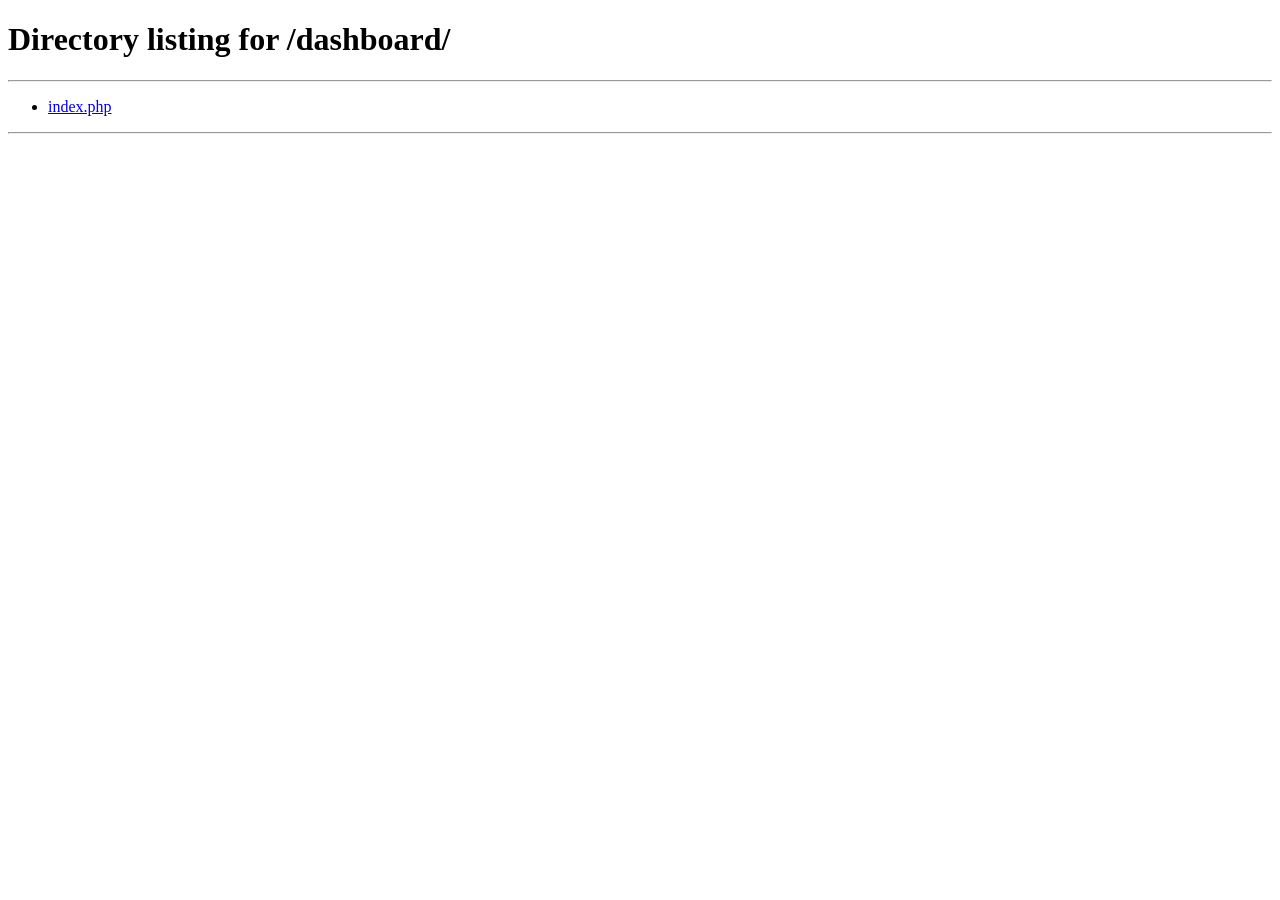
==== index.html @ c3e8ea03 "Initial executive dashboard app" ====
<!DOCTYPE html>
<html lang="en">
<head>
  <meta charset="UTF-8">
  <meta http-equiv="refresh" content="0; url=./dashboard/">
  <meta name="robots" content="noindex,nofollow">
  <title>Redirecting...</title>
</head>
<body>
  <p>Redirecting to <a href="./dashboard/">dashboard</a>.</p>
</body>
</html>
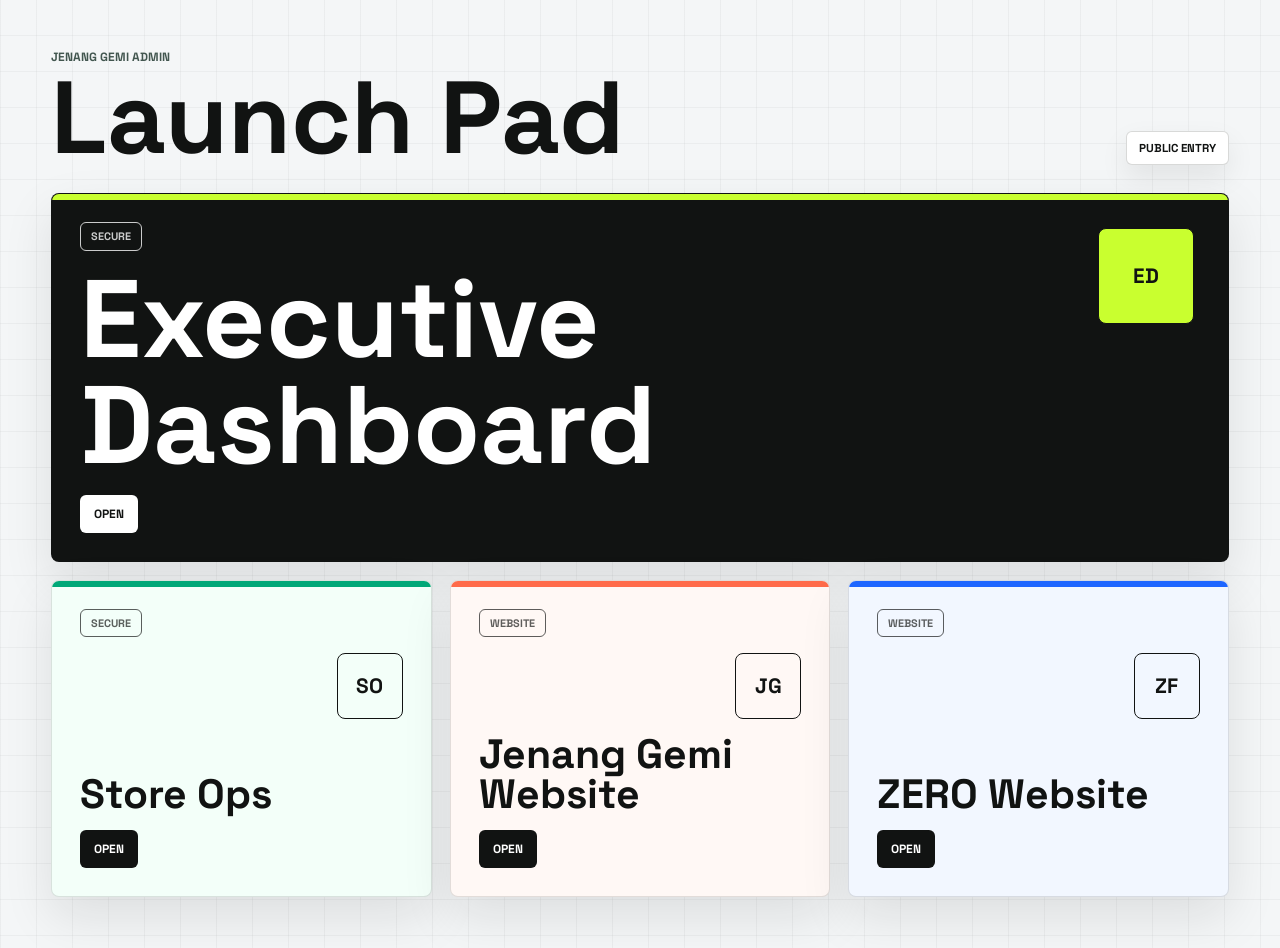
==== commit a5aaa306: "Add public Launch Pad entry" ====
--- a/index.html
+++ b/index.html
@@ -1,12 +1,54 @@
 <!DOCTYPE html>
-<html lang="en">
+<html lang="id" data-admin-theme="launch-pad">
 <head>
   <meta charset="UTF-8">
-  <meta http-equiv="refresh" content="0; url=./dashboard/">
+  <meta name="viewport" content="width=device-width, initial-scale=1, viewport-fit=cover">
   <meta name="robots" content="noindex,nofollow">
-  <title>Redirecting...</title>
+  <title>Launch Pad | Jenang Gemi</title>
+  <link rel="icon" type="image/svg+xml" href="/assets/admin-icons/executive-dashboard.svg">
+  <link rel="preconnect" href="https://fonts.googleapis.com">
+  <link rel="preconnect" href="https://fonts.gstatic.com" crossorigin>
+  <link rel="stylesheet" href="https://fonts.googleapis.com/css2?family=Plus+Jakarta+Sans:wght@400;500;600;700;800&family=Space+Grotesk:wght@500;700&display=swap">
+  <link rel="stylesheet" href="./admin.css">
 </head>
-<body>
-  <p>Redirecting to <a href="./dashboard/">dashboard</a>.</p>
+<body class="admin-body is-launch-pad">
+  <main class="admin-launch-pad" aria-labelledby="launch-pad-title">
+    <div class="admin-launch-shell">
+      <header class="admin-launch-header">
+        <div>
+          <span class="admin-launch-eyebrow">Jenang Gemi Admin</span>
+          <h1 id="launch-pad-title">Launch Pad</h1>
+        </div>
+        <span class="admin-launch-status">Public Entry</span>
+      </header>
+
+      <section class="admin-launch-grid" aria-label="Launch Pad destinations">
+        <a class="admin-launch-card admin-launch-card-executive" href="./dashboard/?view=overview" aria-label="Open Executive Dashboard">
+          <span class="admin-launch-card-meta">Secure</span>
+          <span class="admin-launch-mark" aria-hidden="true">ED</span>
+          <span class="admin-launch-card-title">Executive Dashboard</span>
+          <span class="admin-launch-open" aria-hidden="true">Open</span>
+        </a>
+        <a class="admin-launch-card admin-launch-card-store" href="https://store.jenanggemi.com/" aria-label="Open Store Ops">
+          <span class="admin-launch-card-meta">Secure</span>
+          <span class="admin-launch-mark" aria-hidden="true">SO</span>
+          <span class="admin-launch-card-title">Store Ops</span>
+          <span class="admin-launch-open" aria-hidden="true">Open</span>
+        </a>
+        <a class="admin-launch-card admin-launch-card-jenang" href="https://jenanggemi.com/" aria-label="Open Jenang Gemi Website">
+          <span class="admin-launch-card-meta">Website</span>
+          <span class="admin-launch-mark" aria-hidden="true">JG</span>
+          <span class="admin-launch-card-title">Jenang Gemi Website</span>
+          <span class="admin-launch-open" aria-hidden="true">Open</span>
+        </a>
+        <a class="admin-launch-card admin-launch-card-zero" href="https://zerofoods.id/" aria-label="Open ZERO Website">
+          <span class="admin-launch-card-meta">Website</span>
+          <span class="admin-launch-mark" aria-hidden="true">ZF</span>
+          <span class="admin-launch-card-title">ZERO Website</span>
+          <span class="admin-launch-open" aria-hidden="true">Open</span>
+        </a>
+      </section>
+    </div>
+  </main>
 </body>
 </html>
--- a/admin.css
+++ b/admin.css
@@ -0,0 +1,14014 @@
+:root {
+  --admin-bg: #0b0f14;
+  --admin-surface: #121821;
+  --admin-surface-strong: #171f2b;
+  --admin-surface-soft: #1a2431;
+  --admin-border: rgba(255, 255, 255, 0.08);
+  --admin-text: #eef4f7;
+  --admin-muted: rgba(219, 230, 238, 0.62);
+  --admin-shadow: 0 18px 40px rgba(0, 0, 0, 0.28);
+  --admin-accent-primary: #9dff00;
+  --admin-accent-secondary: #ffd400;
+  --admin-accent-tertiary: #ff5252;
+  --admin-accent-quaternary: #22d3ee;
+}
+
+/* Website commerce notifications and irreversible Hard Set cutover. */
+.admin-notification-button {
+  position: relative;
+  display: inline-flex;
+  align-items: center;
+  gap: 10px;
+  min-height: 54px;
+  padding: 6px 16px 6px 7px;
+  border: 1px solid rgba(255, 255, 255, 0.1);
+  border-radius: 999px;
+  overflow: hidden;
+  background: linear-gradient(180deg, rgba(255,255,255,.075), transparent 62%), #101012;
+  color: #fff;
+  box-shadow: 0 18px 54px rgba(0,0,0,.38), inset 0 1px 0 rgba(255,255,255,.07);
+  cursor: pointer;
+  transition: transform 180ms ease, border-color 180ms ease;
+}
+
+.admin-notification-button:hover { transform: translateY(-2px); border-color: rgba(255,255,255,.18); }
+.admin-notification-button-icon {
+  position: relative;
+  display: grid;
+  place-items: center;
+  width: 40px;
+  height: 40px;
+  flex: 0 0 40px;
+  border-radius: 50%;
+  background: rgba(255,255,255,.075);
+}
+.admin-notification-button svg,
+.admin-notification-drawer svg {
+  width: 21px;
+  height: 21px;
+  fill: none;
+  stroke: currentColor;
+  stroke-width: 2;
+  stroke-linecap: round;
+  stroke-linejoin: round;
+}
+.admin-notification-button-icon > span {
+  position: absolute;
+  top: -3px;
+  right: -3px;
+  min-width: 20px;
+  height: 20px;
+  padding: 0 5px;
+  border-radius: 999px;
+  background: #fff;
+  color: #000;
+  font: 800 10px/20px "Space Grotesk", sans-serif;
+  text-align: center;
+  box-shadow: 0 4px 14px rgba(0,0,0,.35);
+}
+.admin-notification-button-copy { display: grid; gap: 2px; text-align: left; }
+.admin-notification-button-copy strong { color: #fff; font: 650 13px/1.2 "Space Grotesk", sans-serif; letter-spacing: -.02em; }
+.admin-notification-button-copy small { color: rgba(255,255,255,.38); font: 500 11px/1.2 "Plus Jakarta Sans", sans-serif; white-space: nowrap; }
+.admin-notification-button:not(:has(.admin-notification-button-icon > span:not([hidden]))) .admin-notification-button-icon {
+  animation: none;
+}
+.admin-notification-button:has(.admin-notification-button-icon > span:not([hidden])) .admin-notification-button-icon {
+  animation: admin-notification-bell 3.6s ease-in-out infinite;
+}
+
+.admin-notification-drawer {
+  position: fixed;
+  z-index: 10030;
+  top: 82px;
+  right: 22px;
+  width: min(440px, calc(100vw - 28px));
+  max-height: calc(100vh - 102px);
+  padding: 20px;
+  overflow-y: auto;
+  border: 1px solid rgba(255,255,255,.1);
+  border-radius: 38px;
+  background: linear-gradient(180deg, rgba(255,255,255,.07), transparent 32%), #101012;
+  color: #fff;
+  box-shadow: 0 38px 130px rgba(0,0,0,.72), inset 0 1px 0 rgba(255,255,255,.08);
+  opacity: 0;
+  pointer-events: none;
+  transform: translateY(-16px) scale(.94);
+  transform-origin: top right;
+  filter: blur(12px);
+  transition: opacity 320ms ease, transform 420ms cubic-bezier(.16,1,.3,1), filter 320ms ease;
+}
+
+.admin-notification-drawer.is-open { opacity: 1; pointer-events: auto; transform: translateY(0) scale(1); filter: blur(0); }
+.admin-notification-head { display: flex; align-items: flex-start; justify-content: space-between; gap: 14px; margin-bottom: 18px; }
+.admin-notification-head-main { display: flex; align-items: center; gap: 11px; min-width: 0; }
+.admin-notification-head h2 { margin: 0; color: #fff; font: 650 24px/.95 "Space Grotesk", sans-serif; letter-spacing: -.05em; }
+.admin-notification-mode { margin: 7px 0 0; color: rgba(255,255,255,.38); font-size: 12px; line-height: 1.35; letter-spacing: -.01em; }
+.admin-notification-store-icon,
+.admin-notification-round-btn {
+  display: grid;
+  place-items: center;
+  width: 48px;
+  height: 48px;
+  flex: 0 0 48px;
+  border: 0;
+  border-radius: 19px;
+  background: rgba(255,255,255,.075);
+  color: #fff;
+}
+.admin-notification-round-btn { width: 40px; height: 40px; flex-basis: 40px; border-radius: 50%; cursor: pointer; }
+.admin-notification-round-btn[hidden] { display: none; }
+.admin-notification-drawer .admin-notification-head .admin-orders-icon-btn {
+  width: 40px;
+  height: 40px;
+  flex: 0 0 40px;
+  border: 0 !important;
+  border-radius: 50%;
+  background: transparent !important;
+  color: rgba(255,255,255,.42);
+}
+.admin-notification-drawer .admin-notification-head .admin-orders-icon-btn:hover { background: rgba(255,255,255,.06) !important; color: rgba(255,255,255,.85); }
+.admin-notification-backdrop { position: fixed; z-index: 10020; inset: 0; background: transparent; }
+.admin-notification-list { display: grid; gap: 8px; min-height: 90px; }
+
+.admin-notification-order-row {
+  --notification-index: 0;
+  position: relative;
+  display: flex;
+  align-items: center;
+  gap: 11px;
+  width: 100%;
+  padding: 11px;
+  border: 1px solid rgba(255,255,255,.075);
+  border-radius: 26px;
+  background: rgba(255,255,255,.04);
+  color: #fff;
+  text-align: left;
+  cursor: pointer;
+  opacity: 0;
+  animation: admin-notification-row-in 300ms ease forwards;
+  animation-delay: calc(var(--notification-index) * 45ms);
+  transition: background 180ms ease, border-color 180ms ease, transform 180ms ease;
+}
+.admin-notification-order-row:hover { background: rgba(255,255,255,.07); border-color: rgba(255,255,255,.13); transform: translateX(2px); }
+.admin-notification-user-icon,
+.admin-notification-package-icon {
+  display: grid;
+  place-items: center;
+  width: 46px;
+  height: 46px;
+  flex: 0 0 46px;
+  border-radius: 18px;
+  background: #fff;
+  color: #000;
+}
+.admin-notification-order-copy { display: grid; min-width: 0; flex: 1; }
+.admin-notification-customer { display: flex; align-items: center; gap: 7px; min-width: 0; }
+.admin-notification-customer strong { overflow: hidden; color: #fff; font: 650 14px/1.2 "Space Grotesk", sans-serif; letter-spacing: -.03em; text-overflow: ellipsis; white-space: nowrap; }
+.admin-notification-customer i { width: 7px; height: 7px; flex: 0 0 7px; border-radius: 50%; background: #fff; }
+.admin-notification-order-copy small { margin-top: 4px; color: rgba(255,255,255,.4); font: 500 12px/1.25 "Plus Jakarta Sans", sans-serif; }
+.admin-notification-order-copy em { margin-top: 4px; overflow: hidden; color: rgba(255,255,255,.27); font: 500 10px/1.25 "Plus Jakarta Sans", sans-serif; text-overflow: ellipsis; white-space: nowrap; }
+.admin-notification-row-time { display: flex; align-items: center; gap: 2px; color: rgba(255,255,255,.28); font-size: 10px; white-space: nowrap; }
+.admin-notification-row-time svg { width: 15px; height: 15px; }
+
+.admin-notification-detail { animation: admin-notification-panel-in 320ms cubic-bezier(.22,1,.36,1) both; }
+.admin-notification-order-card,
+.admin-notification-paid-banner,
+.admin-notification-deadline {
+  border: 1px solid rgba(255,255,255,.075);
+  background: rgba(255,255,255,.04);
+}
+.admin-notification-order-card { padding: 15px; border-radius: 30px; }
+.admin-notification-order-identity { display: flex; align-items: flex-start; gap: 11px; }
+.admin-notification-order-identity > div { min-width: 0; }
+.admin-notification-order-identity small { color: rgba(255,255,255,.3); font-size: 10px; font-weight: 700; letter-spacing: .12em; text-transform: uppercase; }
+.admin-notification-order-identity h3 { margin: 4px 0 0; color: #fff; font: 650 21px/1 "Space Grotesk", sans-serif; letter-spacing: -.05em; }
+.admin-notification-order-identity p { margin: 6px 0 0; color: rgba(255,255,255,.4); font-size: 12px; }
+.admin-notification-order-stats { display: grid; grid-template-columns: 1fr 1fr; gap: 8px; margin-top: 14px; }
+.admin-notification-order-stats div { padding: 11px; border-radius: 20px; background: rgba(0,0,0,.2); }
+.admin-notification-order-stats small { display: block; color: rgba(255,255,255,.3); font-size: 10px; }
+.admin-notification-order-stats strong { display: block; margin-top: 4px; color: #fff; font: 650 16px/1.15 "Space Grotesk", sans-serif; letter-spacing: -.04em; }
+.admin-notification-line-items { display: grid; gap: 6px; margin-top: 10px; }
+.admin-notification-line-items div { display: grid; grid-template-columns: minmax(0, 1fr) auto; gap: 3px 8px; padding: 8px 10px; border-radius: 15px; background: rgba(0,0,0,.15); font-size: 11px; }
+.admin-notification-line-items span { overflow: hidden; color: rgba(255,255,255,.7); text-overflow: ellipsis; white-space: nowrap; }
+.admin-notification-line-items strong { color: #fff; }
+.admin-notification-line-items small { grid-column: 1 / -1; color: rgba(255,255,255,.26); }
+.admin-notification-warning { display: flex; align-items: flex-start; gap: 8px; margin-top: 11px; padding: 11px; border: 1px solid rgba(255,255,255,.07); border-radius: 20px; background: rgba(255,255,255,.035); }
+.admin-notification-warning svg { width: 16px; height: 16px; flex: 0 0 16px; color: rgba(255,255,255,.48); }
+.admin-notification-warning p { margin: 0; color: rgba(255,255,255,.4); font-size: 11px; line-height: 1.5; }
+.admin-notification-actions { display: grid; grid-template-columns: 1fr 1fr; gap: 8px; margin-top: 13px; }
+.admin-notification-actions button,
+.admin-notification-submit { min-height: 48px; border: 1px solid rgba(255,255,255,.09); border-radius: 999px; background: rgba(255,255,255,.045); color: rgba(255,255,255,.68); font: 650 13px/1 "Space Grotesk", sans-serif; cursor: pointer; }
+.admin-notification-actions button:hover { background: rgba(255,255,255,.075); color: #fff; }
+.admin-notification-actions button.is-primary,
+.admin-notification-submit { border-color: #fff; background: #fff; color: #000; box-shadow: 0 18px 55px rgba(255,255,255,.12); }
+
+.admin-notification-paid-banner { display: flex; align-items: center; gap: 11px; margin-bottom: 13px; padding: 11px; border-radius: 25px; }
+.admin-notification-paid-banner > span { display: grid; place-items: center; width: 42px; height: 42px; flex: 0 0 42px; border-radius: 16px; background: #fff; color: #000; }
+.admin-notification-paid-banner strong,
+.admin-notification-paid-banner small { display: block; }
+.admin-notification-paid-banner strong { color: #fff; font: 650 14px/1.2 "Space Grotesk", sans-serif; }
+.admin-notification-paid-banner small { margin-top: 4px; color: rgba(255,255,255,.38); font-size: 11px; }
+.admin-notification-dropzone { display: flex; min-height: 165px; align-items: center; justify-content: center; flex-direction: column; border: 1px dashed rgba(255,255,255,.14); border-radius: 30px; background: rgba(255,255,255,.035); color: #fff; cursor: pointer; transition: background 180ms ease, border-color 180ms ease; }
+.admin-notification-dropzone:hover,
+.admin-notification-dropzone.is-dragging { border-color: rgba(255,255,255,.35); background: rgba(255,255,255,.075); }
+.admin-notification-upload-icon { display: grid; place-items: center; width: 62px; height: 62px; margin-bottom: 11px; border-radius: 23px; background: rgba(255,255,255,.075); color: rgba(255,255,255,.78); animation: admin-notification-upload-float 2s ease-in-out infinite; }
+.admin-notification-dropzone.has-file .admin-notification-upload-icon { background: #fff; color: #000; animation: none; }
+.admin-notification-upload-icon svg { width: 28px; height: 28px; }
+.admin-notification-dropzone > strong { max-width: 280px; overflow: hidden; color: #fff; font: 650 14px/1.2 "Space Grotesk", sans-serif; text-overflow: ellipsis; white-space: nowrap; }
+.admin-notification-dropzone > small { margin-top: 5px; color: rgba(255,255,255,.34); font-size: 11px; }
+.admin-notification-deadline { margin-top: 13px; padding: 14px; border-radius: 27px; }
+.admin-notification-deadline > div,
+.admin-notification-deadline > small { display: flex; align-items: center; justify-content: space-between; }
+.admin-notification-deadline > div > span { display: flex; align-items: center; gap: 7px; color: rgba(255,255,255,.74); font-size: 12px; font-weight: 650; }
+.admin-notification-deadline > div svg { width: 16px; height: 16px; }
+.admin-notification-deadline > div > strong { padding: 5px 11px; border-radius: 999px; background: #fff; color: #000; font: 700 11px/1 "Space Grotesk", sans-serif; }
+.admin-notification-deadline input { width: 100%; margin: 13px 0 8px; accent-color: #fff; }
+.admin-notification-deadline > small { color: rgba(255,255,255,.3); font-size: 9px; }
+.admin-notification-submit { display: flex; align-items: center; justify-content: center; gap: 7px; width: 100%; margin-top: 13px; }
+.admin-notification-submit svg { width: 17px; height: 17px; }
+.admin-notification-submit:disabled { border-color: transparent; background: rgba(255,255,255,.07); color: rgba(255,255,255,.28); box-shadow: none; cursor: not-allowed; }
+.admin-order-publication-error { color: #ff6678 !important; font-size: 12px; }
+.admin-notification-result { display: flex; min-height: 315px; align-items: center; justify-content: center; flex-direction: column; text-align: center; animation: admin-notification-panel-in 340ms ease both; }
+.admin-notification-result-icon { display: grid; place-items: center; width: 82px; height: 82px; margin-bottom: 18px; border-radius: 50%; background: rgba(255,255,255,.075); color: #fff; }
+.admin-notification-result-icon.is-submitted { background: #fff; color: #000; }
+.admin-notification-result-icon svg { width: 38px; height: 38px; }
+.admin-notification-result h3 { margin: 0; color: #fff; font: 650 25px/1 "Space Grotesk", sans-serif; letter-spacing: -.06em; }
+.admin-notification-result p { max-width: 300px; margin: 10px 0 0; color: rgba(255,255,255,.42); font-size: 12px; line-height: 1.55; }
+.admin-notification-empty { display: grid; min-height: 220px; place-items: center; align-content: center; text-align: center; }
+.admin-notification-empty span { display: grid; place-items: center; width: 58px; height: 58px; margin-bottom: 12px; border-radius: 50%; background: rgba(255,255,255,.075); color: #fff; font-size: 24px; }
+.admin-notification-empty strong { color: #fff; font-family: "Space Grotesk", sans-serif; }
+.admin-notification-empty p { margin: 6px 0 0; color: rgba(255,255,255,.34); font-size: 11px; }
+
+@keyframes admin-notification-bell {
+  0%, 72%, 100% { transform: rotate(0); }
+  77% { transform: rotate(-8deg); }
+  82% { transform: rotate(8deg); }
+  87% { transform: rotate(-4deg); }
+  92% { transform: rotate(4deg); }
+}
+@keyframes admin-notification-row-in { from { opacity: 0; transform: translateX(-12px); } to { opacity: 1; transform: translateX(0); } }
+@keyframes admin-notification-panel-in { from { opacity: 0; transform: translateY(15px); filter: blur(8px); } to { opacity: 1; transform: translateY(0); filter: blur(0); } }
+@keyframes admin-notification-upload-float { 0%, 100% { transform: translateY(0); } 50% { transform: translateY(-5px); } }
+
+.admin-hard-set-access {
+  display: grid;
+  grid-template-columns: auto minmax(0, 1fr) minmax(300px, .8fr);
+  gap: 18px;
+  align-items: center;
+  margin: 20px 0 0;
+  padding: 20px;
+  border: 1px solid var(--admin-border);
+  border-radius: 24px;
+  background: var(--admin-surface);
+}
+.admin-hard-set-access[hidden] { display: none; }
+.admin-hard-set-lock-icon { display: grid; place-items: center; width: 54px; height: 54px; border-radius: 18px; background: var(--admin-surface-soft); color: var(--admin-muted); }
+.admin-hard-set-lock-icon svg { width: 25px; height: 25px; fill: none; stroke: currentColor; stroke-width: 1.9; stroke-linecap: round; stroke-linejoin: round; }
+.admin-hard-set-access-copy h3 { margin: 5px 0 0; }
+.admin-hard-set-access-copy p { margin: 6px 0 0; color: var(--admin-muted); font-size: 13px; }
+.admin-hard-set-access-form { display: grid; grid-template-columns: 1fr 1fr auto; gap: 8px; }
+.admin-hard-set-access-form[hidden] { display: none; }
+.admin-hard-set-access-form input { min-width: 0; border: 1px solid var(--admin-border); border-radius: 12px; padding: 11px; background: var(--admin-surface-soft); color: var(--admin-text); }
+.admin-hard-set-access.is-unlocked { border-color: rgba(157,255,0,.35); }
+.admin-hard-set-access.is-unlocked .admin-hard-set-lock-icon { background: rgba(157,255,0,.14); color: #9dff00; }
+.admin-hard-set-access > .admin-form-error { grid-column: 2 / -1; margin: 0; }
+
+.admin-hard-set-view { padding-bottom: 64px; }
+.admin-shell .admin-rail-icon-hard-set {
+  --admin-rail-icon-mask: url("data:image/svg+xml,%3Csvg xmlns='http://www.w3.org/2000/svg' viewBox='0 0 24 24'%3E%3Cg fill='none' stroke='black' stroke-width='2' stroke-linecap='round'%3E%3Ccircle cx='12' cy='12' r='9'/%3E%3Cpath d='M6 12h12M12 6v12'/%3E%3C/g%3E%3C/svg%3E");
+}
+.admin-hard-set-hero {
+  display: flex;
+  justify-content: space-between;
+  gap: 32px;
+  align-items: flex-start;
+  padding: clamp(28px, 5vw, 64px);
+  border: 1px solid var(--admin-border);
+  border-radius: 32px;
+  background: var(--admin-surface);
+}
+.admin-hard-set-hero h2 { margin: 16px 0 0; font-size: clamp(44px, 8vw, 104px); line-height: .9; letter-spacing: -.07em; }
+.admin-hard-set-subtitle { margin: 10px 0 24px; font: 700 clamp(24px, 4vw, 48px)/1 "Space Grotesk", sans-serif; color: #9dff00; }
+.admin-hard-set-hero > div > p:last-child { max-width: 760px; color: var(--admin-muted); line-height: 1.7; }
+.admin-hard-set-state { min-width: 210px; padding: 18px; border: 1px solid var(--admin-border); border-radius: 18px; background: var(--admin-surface-soft); }
+.admin-hard-set-state span, .admin-hard-set-state small { display: block; color: var(--admin-muted); }
+.admin-hard-set-state strong { display: block; margin: 5px 0; font: 800 32px/1 "Space Grotesk", sans-serif; }
+.admin-hard-set-switch-stage { display: grid; place-items: center; min-height: min(58vh, 660px); padding: 40px 20px; text-align: center; }
+.admin-hard-set-switch {
+  width: min(760px, 92vw);
+  padding: clamp(26px, 5vw, 58px);
+  border: 0;
+  border-radius: 999px;
+  background: #161a1d;
+  box-shadow: inset 0 0 0 3px rgba(255,255,255,.08), 0 35px 90px rgba(0,0,0,.32);
+  color: #fff;
+}
+.admin-hard-set-switch:disabled { cursor: not-allowed; opacity: .58; }
+.admin-hard-set-switch:not(:disabled) { cursor: pointer; }
+.admin-hard-set-track { position: relative; display: block; width: 100%; aspect-ratio: 3.4 / 1; border-radius: 999px; background: #343a40; box-shadow: inset 0 12px 24px rgba(0,0,0,.5); transition: background 500ms ease; }
+.admin-hard-set-knob { position: absolute; top: 8%; left: 2.5%; width: 25%; aspect-ratio: 1; border-radius: 50%; background: linear-gradient(145deg, #fff, #cbd0d3); box-shadow: 0 16px 32px rgba(0,0,0,.48); transition: transform 700ms cubic-bezier(.2,.8,.2,1); }
+.admin-hard-set-switch > strong { display: block; margin-top: 24px; font: 800 clamp(38px, 7vw, 76px)/1 "Space Grotesk", sans-serif; letter-spacing: .16em; }
+.admin-hard-set-switch.is-on { background: #254400; opacity: 1; }
+.admin-hard-set-switch.is-on .admin-hard-set-track { background: #9dff00; }
+.admin-hard-set-switch.is-on .admin-hard-set-knob { transform: translateX(280%); }
+.admin-hard-set-switch.is-on > strong { color: #9dff00; }
+.admin-hard-set-switch.is-activating { animation: hard-set-pulse 900ms ease both; }
+.admin-hard-set-switch-stage > p { max-width: 650px; color: var(--admin-muted); }
+.admin-hard-set-readiness { display: grid; grid-template-columns: repeat(2, minmax(0, 1fr)); gap: 18px; margin-bottom: 18px; }
+.admin-readiness-list { display: grid; gap: 10px; margin-top: 16px; }
+.admin-readiness-row { display: grid; grid-template-columns: 14px 1fr; gap: 10px; align-items: start; padding: 10px 0; border-top: 1px solid var(--admin-border); }
+.admin-readiness-row i { width: 10px; height: 10px; margin-top: 5px; border-radius: 50%; background: #ff6678; }
+.admin-readiness-row.is-ready i { background: #9dff00; box-shadow: 0 0 16px rgba(157,255,0,.6); }
+.admin-readiness-row strong, .admin-readiness-row small { display: block; }
+.admin-readiness-row small { margin-top: 3px; color: var(--admin-muted); }
+.admin-hard-set-audit-panel { margin-top: 18px; }
+.admin-hard-set-dialog { width: min(560px, calc(100vw - 28px)); border: 1px solid var(--admin-border); border-radius: 24px; padding: 0; background: var(--admin-surface); color: var(--admin-text); box-shadow: 0 40px 110px rgba(0,0,0,.5); }
+.admin-hard-set-dialog::backdrop { background: rgba(0,0,0,.68); backdrop-filter: blur(7px); }
+.admin-hard-set-dialog form { padding: 30px; }
+.admin-hard-set-dialog h2 { margin: 8px 0 12px; }
+.admin-hard-set-dialog p { color: var(--admin-muted); line-height: 1.55; }
+.admin-hard-set-dialog label { display: grid; gap: 8px; margin-top: 22px; font-size: 13px; }
+.admin-hard-set-dialog input { border: 1px solid var(--admin-border); border-radius: 12px; padding: 13px; background: var(--admin-surface-soft); color: var(--admin-text); font: 700 14px/1.2 "Space Grotesk", sans-serif; }
+
+@keyframes hard-set-pulse {
+  0% { transform: scale(1); }
+  38% { transform: scale(1.04); box-shadow: 0 0 0 28px rgba(157,255,0,.12), 0 35px 90px rgba(0,0,0,.32); }
+  100% { transform: scale(1); }
+}
+
+@media (max-width: 820px) {
+  .admin-hard-set-hero { display: grid; padding: 28px; }
+  .admin-hard-set-state { min-width: 0; }
+  .admin-hard-set-access { grid-template-columns: auto minmax(0, 1fr); }
+  .admin-hard-set-access-form { grid-column: 1 / -1; grid-template-columns: 1fr; }
+  .admin-hard-set-access > .admin-form-error { grid-column: 1 / -1; }
+  .admin-hard-set-readiness { grid-template-columns: 1fr; }
+  .admin-hard-set-switch-stage { min-height: 430px; }
+  .admin-notification-drawer { top: 72px; right: 8px; width: calc(100vw - 16px); max-height: calc(100vh - 80px); padding: 18px; border-radius: 30px; }
+  .admin-notification-head h2 { font-size: 21px; }
+  .admin-notification-store-icon { width: 44px; height: 44px; flex-basis: 44px; }
+}
+
+@media (prefers-reduced-motion: reduce) {
+  .admin-hard-set-switch,
+  .admin-hard-set-knob,
+  .admin-notification-drawer,
+  .admin-notification-button-icon,
+  .admin-notification-order-row,
+  .admin-notification-detail,
+  .admin-notification-upload-icon,
+  .admin-notification-result,
+  .admin-overview-refresh.is-loading svg { transition: none; animation: none; }
+}
+
+@media (max-width: 1180px) {
+  .admin-notification-button { width: 44px; min-height: 44px; padding: 1px; justify-content: center; }
+  .admin-notification-button-icon { width: 40px; height: 40px; }
+  .admin-notification-button-copy { display: none; }
+}
+
+:root[data-admin-theme='light'] {
+  --admin-bg: #f3f5f2;
+  --admin-surface: #ffffff;
+  --admin-surface-strong: #ffffff;
+  --admin-surface-soft: #f6f8f4;
+  --admin-border: rgba(17, 24, 39, 0.08);
+  --admin-text: #0c1117;
+  --admin-muted: rgba(55, 65, 81, 0.68);
+  --admin-shadow: 0 12px 28px rgba(15, 23, 42, 0.08);
+}
+
+* {
+  box-sizing: border-box;
+}
+
+html, body {
+  min-height: 100%;
+  margin: 0;
+}
+
+html {
+  -webkit-text-size-adjust: 100%;
+  text-size-adjust: 100%;
+}
+
+body {
+  font-family: 'Plus Jakarta Sans', sans-serif;
+  color: var(--admin-text);
+  background: var(--admin-bg);
+  overflow-x: hidden;
+}
+
+.admin-build-badge {
+  position: fixed;
+  right: 14px;
+  bottom: 14px;
+  z-index: 13000;
+  padding: 8px 10px;
+  border: 1px solid var(--admin-border);
+  border-radius: 999px;
+  background: rgba(9, 13, 18, 0.88);
+  color: var(--admin-muted);
+  font-size: 11px;
+  font-weight: 800;
+  letter-spacing: 0.08em;
+  text-transform: uppercase;
+  box-shadow: var(--admin-shadow);
+  backdrop-filter: blur(10px);
+}
+
+:root[data-admin-theme='light'] .admin-build-badge {
+  background: rgba(255, 255, 255, 0.92);
+}
+
+a {
+  color: inherit;
+  text-decoration: none;
+}
+
+button, input {
+  font: inherit;
+}
+
+.admin-body.is-loading {
+  overflow: hidden;
+}
+
+.admin-body.is-loading .admin-app {
+  opacity: 0;
+  visibility: hidden;
+}
+
+.admin-rotate-screen {
+  display: none;
+}
+
+.admin-login-shell,
+.admin-app {
+  min-height: 100svh;
+  position: relative;
+}
+
+.admin-login-shell {
+  display: grid;
+  place-items: center;
+  padding: 32px;
+}
+
+.admin-loader {
+  position: fixed;
+  inset: 0;
+  z-index: 9999;
+  display: grid;
+  place-items: center;
+  padding: 24px;
+  background: #090d12;
+  transition: opacity 0.35s ease, visibility 0.35s ease;
+}
+
+.admin-body.is-ready .admin-loader {
+  opacity: 0;
+  visibility: hidden;
+  pointer-events: none;
+}
+
+.admin-loader-panel,
+.admin-login-card,
+.admin-hero-panel,
+.admin-metric-card,
+.admin-panel,
+.admin-control-strip {
+  border: 1px solid var(--admin-border);
+  background: var(--admin-surface);
+  box-shadow: var(--admin-shadow);
+}
+
+.admin-loader-panel {
+  width: min(520px, 100%);
+  padding: 32px;
+  border-radius: 28px;
+}
+
+.admin-loader-panel h2,
+.admin-login-brand h1,
+.admin-topbar-brand h1,
+.admin-hero-copy h2,
+.admin-panel-head h3 {
+  margin: 14px 0 10px;
+  font-family: 'Space Grotesk', sans-serif;
+  letter-spacing: -0.04em;
+}
+
+.admin-loader-panel h2,
+.admin-login-brand h1,
+.admin-topbar-brand h1 {
+  font-size: clamp(2rem, 5vw, 4rem);
+}
+
+.admin-loader-panel p,
+.admin-loader-label,
+.admin-login-brand p,
+.admin-topbar-brand p,
+.admin-hero-copy p,
+.admin-note-card span,
+.admin-event-item span,
+.admin-event-item small,
+.admin-metric-card small,
+.admin-empty,
+.admin-live-status span {
+  color: var(--admin-muted);
+}
+
+.admin-loader-bar {
+  width: 100%;
+  height: 12px;
+  margin: 22px 0 14px;
+  border-radius: 999px;
+  overflow: hidden;
+  background: rgba(255, 255, 255, 0.08);
+}
+
+.admin-loader-progress {
+  display: block;
+  width: 8%;
+  height: 100%;
+  background: var(--admin-accent-primary);
+  transition: width 0.25s ease;
+}
+
+.admin-login-card {
+  width: min(560px, 100%);
+  padding: 36px;
+  border-radius: 28px;
+}
+
+.admin-chip {
+  display: inline-flex;
+  align-items: center;
+  gap: 8px;
+  padding: 9px 13px;
+  border-radius: 999px;
+  font-size: 12px;
+  font-weight: 800;
+  letter-spacing: 0.12em;
+  text-transform: uppercase;
+  border: 1px solid var(--admin-border);
+  background: rgba(255, 255, 255, 0.04);
+  color: var(--admin-text);
+}
+
+.admin-chip-accent {
+  background: rgba(157, 255, 0, 0.12);
+  border-color: rgba(157, 255, 0, 0.22);
+}
+
+.admin-login-form {
+  display: grid;
+  gap: 14px;
+  margin-top: 26px;
+}
+
+.admin-login-form label,
+.admin-control-label {
+  font-size: 12px;
+  font-weight: 800;
+  letter-spacing: 0.12em;
+  text-transform: uppercase;
+  color: var(--admin-muted);
+}
+
+.admin-login-form input {
+  width: 100%;
+  padding: 18px;
+  border-radius: 16px;
+  border: 1px solid var(--admin-border);
+  background: var(--admin-surface-soft);
+  color: var(--admin-text);
+  outline: none;
+}
+
+.admin-login-form input:focus {
+  border-color: rgba(157, 255, 0, 0.42);
+  box-shadow: inset 0 0 0 1px rgba(157, 255, 0, 0.32);
+}
+
+.admin-inline-input {
+  display: grid;
+  grid-template-columns: minmax(0, 1fr) auto;
+  gap: 12px;
+  align-items: center;
+}
+
+.admin-primary-btn,
+.admin-ghost-btn,
+.admin-danger-btn,
+.admin-soft-btn,
+.admin-toggle-pill {
+  border: 1px solid transparent;
+  border-radius: 14px;
+  padding: 13px 16px;
+  cursor: pointer;
+  transition: transform 0.18s ease, border-color 0.18s ease, background 0.18s ease, box-shadow 0.18s ease;
+}
+
+.admin-primary-btn {
+  background: var(--admin-accent-primary);
+  color: #091006;
+  font-weight: 800;
+}
+
+.admin-link-btn {
+  display: inline-flex;
+  align-items: center;
+  justify-content: center;
+}
+
+.admin-danger-btn {
+  background: rgba(255, 82, 82, 0.14);
+  border-color: rgba(255, 82, 82, 0.26);
+  color: #ffd9d9;
+  font-weight: 800;
+}
+
+.admin-ghost-btn,
+.admin-soft-btn,
+.admin-toggle-pill {
+  background: var(--admin-surface-soft);
+  border-color: var(--admin-border);
+  color: var(--admin-text);
+}
+
+.admin-primary-btn:hover,
+.admin-ghost-btn:hover,
+.admin-danger-btn:hover,
+.admin-soft-btn:hover,
+.admin-toggle-pill:hover,
+.admin-panel:hover,
+.admin-metric-card:hover {
+  transform: translateY(-2px);
+}
+
+.admin-select-wrap {
+  position: relative;
+  display: block;
+  min-width: 220px;
+}
+
+.admin-select {
+  width: 100%;
+  padding: 13px 16px;
+  border-radius: 14px;
+  border: 1px solid var(--admin-border);
+  background: var(--admin-surface-soft);
+  color: var(--admin-text);
+  outline: none;
+  color-scheme: dark;
+}
+
+.admin-select:disabled {
+  opacity: 0.55;
+  cursor: not-allowed;
+}
+
+.admin-select.admin-select-needs-brand {
+  border-color: rgba(255, 90, 90, 0.34);
+  color: var(--admin-accent-tertiary);
+}
+
+.admin-select option,
+.admin-select optgroup,
+.admin-sku-builder select option,
+.admin-sku-builder select optgroup,
+.admin-sku-form-grid select option,
+.admin-sku-form-grid select optgroup {
+  background: #111;
+  color: var(--admin-text);
+}
+
+.admin-danger-btn:disabled,
+.admin-primary-btn:disabled,
+.admin-ghost-btn:disabled {
+  opacity: 0.6;
+  cursor: wait;
+  transform: none;
+}
+
+.admin-panel-affiliates {
+  margin-top: 28px;
+}
+
+.admin-affiliate-list {
+  display: grid;
+  gap: 18px;
+}
+
+.admin-affiliate-card {
+  border: 1px solid var(--admin-border);
+  border-radius: 22px;
+  padding: 22px;
+  background: var(--admin-surface-soft);
+}
+
+.admin-affiliate-head,
+.admin-affiliate-actions,
+.admin-modal-head,
+.admin-modal-actions {
+  display: flex;
+  align-items: center;
+  justify-content: space-between;
+  gap: 14px;
+}
+
+.admin-affiliate-head h4,
+.admin-modal-head h3 {
+  margin: 12px 0 0;
+  font-family: 'Space Grotesk', sans-serif;
+  letter-spacing: -0.03em;
+}
+
+.admin-affiliate-meta {
+  display: grid;
+  gap: 6px;
+  color: var(--admin-muted);
+  font-size: 13px;
+  text-align: right;
+}
+
+.admin-affiliate-editor,
+.admin-affiliate-form {
+  display: grid;
+  gap: 18px;
+  margin-top: 18px;
+}
+
+.admin-affiliate-field,
+.admin-affiliate-form label,
+.admin-affiliate-platforms {
+  display: grid;
+  gap: 12px;
+}
+
+.admin-affiliate-form label span,
+.admin-affiliate-platforms legend {
+  font-size: 12px;
+  font-weight: 800;
+  letter-spacing: 0.12em;
+  text-transform: uppercase;
+  color: var(--admin-muted);
+}
+
+.admin-affiliate-form input[type='text'] {
+  width: 100%;
+  padding: 16px 18px;
+  border-radius: 16px;
+  border: 1px solid var(--admin-border);
+  background: var(--admin-surface-soft);
+  color: var(--admin-text);
+  outline: none;
+}
+
+.admin-affiliate-platforms {
+  margin: 0;
+  padding: 0;
+  border: 0;
+}
+
+.admin-affiliate-platform-grid {
+  display: grid;
+  grid-template-columns: repeat(auto-fit, minmax(160px, 1fr));
+  gap: 12px;
+}
+
+.admin-platform-choice,
+.admin-affiliate-platform-grid label {
+  display: flex;
+  align-items: center;
+  gap: 10px;
+  min-height: 52px;
+  padding: 14px 16px;
+  border: 1px solid var(--admin-border);
+  border-radius: 16px;
+  background: var(--admin-surface);
+}
+
+.admin-affiliate-url-list {
+  display: grid;
+  gap: 10px;
+}
+
+.admin-affiliate-url {
+  display: flex;
+  align-items: center;
+  justify-content: space-between;
+  gap: 16px;
+  padding: 14px 16px;
+  border: 1px solid var(--admin-border);
+  border-radius: 16px;
+  background: var(--admin-surface);
+}
+
+.admin-affiliate-url span,
+.admin-form-error,
+.admin-table-note {
+  color: var(--admin-muted);
+}
+
+.admin-table-note {
+  display: block;
+  margin-top: 4px;
+  font-size: 12px;
+}
+
+.admin-modal-shell {
+  position: fixed;
+  inset: 0;
+  z-index: 10000;
+  display: grid;
+  place-items: center;
+  padding: 24px;
+}
+
+.admin-modal-shell[hidden] {
+  display: none;
+}
+
+.admin-modal-backdrop {
+  position: absolute;
+  inset: 0;
+  background: rgba(6, 10, 16, 0.72);
+}
+
+.admin-modal-card {
+  position: relative;
+  width: min(620px, 100%);
+  padding: 26px;
+  border-radius: 28px;
+  border: 1px solid var(--admin-border);
+  background: var(--admin-surface);
+  box-shadow: var(--admin-shadow);
+}
+
+.admin-modal-card-partner {
+  width: min(1120px, calc(100vw - 32px));
+  max-height: min(88vh, 960px);
+  overflow-y: auto;
+}
+
+.admin-form-error {
+  margin: 0;
+  font-size: 14px;
+  color: #ff8e8e;
+}
+
+@media (max-width: 900px) {
+  .admin-affiliate-head,
+  .admin-affiliate-actions,
+  .admin-modal-head,
+  .admin-modal-actions,
+  .admin-affiliate-url {
+    flex-direction: column;
+    align-items: flex-start;
+  }
+
+  .admin-affiliate-meta {
+    text-align: left;
+  }
+}
+
+.admin-primary-btn:hover {
+  box-shadow: 0 10px 24px rgba(157, 255, 0, 0.2);
+}
+
+.admin-ghost-btn:hover,
+.admin-soft-btn:hover,
+.admin-toggle-pill:hover {
+  border-color: rgba(157, 255, 0, 0.24);
+}
+
+.admin-panel:hover,
+.admin-metric-card:hover {
+  border-color: rgba(157, 255, 0, 0.16);
+}
+
+.admin-toggle-pill.is-active {
+  background: var(--admin-accent-primary);
+  border-color: var(--admin-accent-primary);
+  color: #08120a;
+  font-weight: 800;
+}
+
+.admin-login-error {
+  margin: 0;
+  color: var(--admin-accent-tertiary);
+  font-weight: 700;
+}
+
+.admin-app {
+  padding: 24px;
+  transition: opacity 0.3s ease, visibility 0.3s ease;
+}
+
+.admin-app-lab {
+  min-height: 100svh;
+}
+
+.admin-topbar {
+  display: flex;
+  justify-content: space-between;
+  align-items: flex-start;
+  gap: 24px;
+  margin-bottom: 20px;
+}
+
+.admin-topbar-actions,
+.admin-hero-actions,
+.admin-toggle-row {
+  display: flex;
+  align-items: center;
+  gap: 10px;
+  flex-wrap: wrap;
+}
+
+.admin-layout {
+  display: grid;
+  gap: 18px;
+}
+
+.admin-bottom-actions {
+  display: flex;
+  justify-content: center;
+  margin-top: 6px;
+  padding-bottom: 8px;
+}
+
+.admin-view {
+  display: none;
+  gap: 18px;
+}
+
+.admin-view.is-active {
+  display: grid;
+}
+
+.admin-view-indicator {
+  display: inline-flex;
+  align-items: center;
+  min-height: 48px;
+  padding: 0 16px;
+  border-radius: 14px;
+  background: var(--admin-surface-soft);
+  border: 1px solid var(--admin-border);
+  font-size: 12px;
+  font-weight: 800;
+  letter-spacing: 0.12em;
+  text-transform: uppercase;
+}
+
+.admin-menu-shell {
+  position: relative;
+}
+
+.admin-menu-trigger {
+  min-width: 54px;
+  font-size: 1.25rem;
+  letter-spacing: 0.1em;
+}
+
+.admin-menu-panel {
+  position: absolute;
+  right: 0;
+  top: calc(100% + 10px);
+  z-index: 40;
+  display: grid;
+  gap: 8px;
+  min-width: 280px;
+  padding: 10px;
+  border-radius: 20px;
+  border: 1px solid rgba(255, 255, 255, 0.14);
+  background: rgba(18, 24, 33, 0.72);
+  box-shadow: var(--admin-shadow);
+  backdrop-filter: blur(18px) saturate(135%);
+  -webkit-backdrop-filter: blur(18px) saturate(135%);
+}
+
+.admin-menu-panel[hidden] {
+  display: none !important;
+}
+
+.admin-menu-item {
+  display: flex;
+  align-items: center;
+  justify-content: flex-start;
+  width: 100%;
+  min-height: 48px;
+  padding: 12px 14px;
+  border: 1px solid rgba(255, 255, 255, 0.1);
+  border-radius: 14px;
+  background: rgba(255, 255, 255, 0.06);
+  color: var(--admin-text);
+  cursor: pointer;
+  text-align: left;
+  backdrop-filter: blur(14px);
+  -webkit-backdrop-filter: blur(14px);
+}
+
+.admin-menu-item:hover {
+  border-color: rgba(157, 255, 0, 0.24);
+}
+
+.admin-hero-panel {
+  display: grid;
+  grid-template-columns: 1.25fr 0.75fr;
+  gap: 22px;
+  padding: 26px;
+  border-radius: 24px;
+}
+
+.admin-hero-actions {
+  align-items: stretch;
+  flex-direction: column;
+}
+
+.admin-status-pill,
+.admin-live-status {
+  display: inline-flex;
+  flex-direction: column;
+  gap: 4px;
+  padding: 12px 14px;
+  border-radius: 16px;
+  background: var(--admin-surface-soft);
+  border: 1px solid var(--admin-border);
+}
+
+.admin-lab-panel {
+  grid-template-columns: 1.1fr 0.9fr;
+}
+
+.admin-launchpad {
+  display: grid;
+  grid-template-columns: repeat(2, minmax(0, 1fr));
+  gap: 12px;
+}
+
+.admin-launchpad-section {
+  display: grid;
+  gap: 10px;
+  padding: 12px;
+  border-radius: 18px;
+  background: var(--admin-surface-soft);
+  border: 1px solid var(--admin-border);
+}
+
+.admin-launchpad-section-jamu {
+  background: rgba(255, 122, 24, 0.08);
+  border-color: rgba(255, 122, 24, 0.26);
+  box-shadow: inset 0 0 0 1px rgba(255, 168, 77, 0.12);
+}
+
+.admin-launchpad-section-muted {
+  opacity: 0.72;
+}
+
+.admin-launchpad-head {
+  display: flex;
+  justify-content: space-between;
+  align-items: baseline;
+  gap: 12px;
+}
+
+.admin-launchpad-head strong {
+  font-size: 13px;
+  letter-spacing: 0.08em;
+  text-transform: uppercase;
+  color: var(--admin-muted);
+}
+
+.admin-launchpad-grid {
+  display: grid;
+  grid-template-columns: repeat(2, minmax(0, 1fr));
+  gap: 8px;
+}
+
+.admin-launchpad-link {
+  display: flex;
+  flex-direction: column;
+  justify-content: center;
+  gap: 3px;
+  min-height: 58px;
+  padding: 10px 12px;
+  border-radius: 999px;
+  background: rgba(157, 255, 0, 0.08);
+  border: 1px solid rgba(157, 255, 0, 0.22);
+  color: inherit;
+  cursor: pointer;
+  font: inherit;
+  text-align: left;
+  transition: transform 0.18s ease, border-color 0.18s ease, background 0.18s ease, box-shadow 0.18s ease;
+}
+
+.admin-launchpad-link span {
+  font-weight: 700;
+  font-size: 13px;
+}
+
+.admin-launchpad-link small {
+  color: var(--admin-muted);
+  font-size: 11px;
+  line-height: 1.2;
+}
+
+.admin-launchpad-link:hover {
+  transform: translateY(-2px);
+  border-color: rgba(157, 255, 0, 0.42);
+  background: rgba(157, 255, 0, 0.14);
+  box-shadow: 0 10px 24px rgba(157, 255, 0, 0.12);
+}
+
+.admin-store-form {
+  display: grid;
+  grid-template-columns: repeat(6, minmax(0, 1fr));
+  gap: 10px;
+  margin: 12px 0 18px;
+}
+
+.admin-store-form label,
+.admin-store-date-range,
+.admin-store-sku-picker {
+  display: grid;
+  gap: 7px;
+}
+
+.admin-store-form input,
+.admin-store-form select {
+  width: 100%;
+  min-height: 42px;
+  border: 1px solid var(--admin-border);
+  border-radius: 10px;
+  background: rgba(255, 255, 255, 0.06);
+  color: var(--admin-text);
+  padding: 9px 11px;
+  font: inherit;
+}
+
+.admin-store-form .admin-checkbox-line {
+  display: flex;
+  align-items: center;
+  gap: 10px;
+  min-height: 42px;
+  padding: 9px 11px;
+  border: 1px solid var(--admin-border);
+  border-radius: 10px;
+  background: rgba(255, 255, 255, 0.04);
+}
+
+.admin-store-form .admin-checkbox-line input {
+  width: auto;
+  min-height: auto;
+}
+
+.admin-store-form .admin-primary-btn,
+.admin-store-form .admin-ghost-btn {
+  align-self: end;
+  min-height: 42px;
+}
+
+.admin-store-form-discount {
+  grid-template-columns: repeat(3, minmax(0, 1fr));
+}
+
+.admin-store-date-range,
+.admin-store-sku-picker {
+  position: relative;
+  grid-column: 1 / -1;
+}
+
+.admin-store-date-range {
+  grid-template-columns: 42px minmax(0, 1fr);
+  align-items: end;
+}
+
+.admin-store-date-range > .admin-control-label {
+  grid-column: 1 / -1;
+}
+
+.admin-store-date-range strong {
+  min-height: 42px;
+  display: inline-flex;
+  align-items: center;
+  padding: 0 12px;
+  border-radius: 10px;
+  background: rgba(255, 255, 255, 0.06);
+  color: var(--admin-text);
+}
+
+.admin-store-calendar-popover {
+  left: 0;
+  top: 72px;
+  bottom: auto;
+  z-index: 20;
+}
+
+.admin-store-sku-picker {
+  grid-column: 1 / -1;
+  grid-template-columns: repeat(auto-fit, minmax(180px, 1fr));
+  max-height: 260px;
+  overflow: auto;
+  padding-right: 4px;
+}
+
+.admin-store-sku-picker > .admin-control-label {
+  grid-column: 1 / -1;
+}
+
+.admin-store-sku-option {
+  display: flex;
+  align-items: flex-start;
+  gap: 7px;
+  min-height: 0;
+  padding: 7px 8px;
+  border: 1px solid var(--admin-border);
+  border-radius: 10px;
+  background: rgba(255, 255, 255, 0.04);
+  font-size: 0.78rem;
+  line-height: 1.25;
+}
+
+.admin-store-sku-option input {
+  flex: 0 0 14px;
+  width: 14px;
+  height: 14px;
+  min-height: 14px;
+  margin-top: 1px;
+  padding: 0;
+  accent-color: var(--admin-accent-primary);
+}
+
+.admin-store-sku-option span {
+  min-width: 0;
+  overflow-wrap: anywhere;
+}
+
+.admin-store-sku-option strong {
+  font-size: 0.74rem;
+  line-height: 1.2;
+}
+
+.admin-inline-actions {
+  display: flex;
+  flex-wrap: wrap;
+  gap: 8px;
+  margin-top: 8px;
+}
+
+.admin-launchpad-link-jamu {
+  background: rgba(255, 122, 24, 0.14);
+  border-color: rgba(255, 122, 24, 0.36);
+  box-shadow: 0 0 0 1px rgba(255, 168, 77, 0.08);
+}
+
+.admin-launchpad-link-jamu:hover {
+  border-color: rgba(255, 146, 51, 0.58);
+  background: rgba(255, 122, 24, 0.22);
+  box-shadow: 0 10px 24px rgba(255, 122, 24, 0.2);
+}
+
+.admin-launchpad-link.is-disabled {
+  color: rgba(255, 255, 255, 0.58);
+  cursor: not-allowed;
+  background: rgba(148, 163, 184, 0.08);
+  border-color: rgba(148, 163, 184, 0.16);
+  box-shadow: none;
+}
+
+:root[data-admin-theme='light'] .admin-launchpad-link.is-disabled {
+  color: rgba(15, 23, 42, 0.5);
+  background: rgba(148, 163, 184, 0.1);
+  border-color: rgba(148, 163, 184, 0.2);
+}
+
+.admin-launchpad-link.is-disabled span,
+.admin-launchpad-link.is-disabled small {
+  color: inherit;
+}
+
+.admin-launchpad-link.is-disabled:hover {
+  transform: none;
+  border-color: var(--admin-border);
+  background: rgba(148, 163, 184, 0.08);
+  box-shadow: none;
+}
+
+.admin-note-card-compact {
+  padding: 16px 18px;
+}
+
+.admin-note-card-compact strong {
+  display: block;
+  margin-bottom: 6px;
+}
+
+.admin-status-pill {
+  flex-direction: row;
+  align-items: center;
+  gap: 10px;
+}
+
+.admin-status-dot {
+  width: 10px;
+  height: 10px;
+  border-radius: 50%;
+  background: var(--admin-accent-primary);
+}
+
+.admin-control-strip {
+  display: grid;
+  grid-template-columns: 1fr 1fr auto;
+  gap: 18px;
+  align-items: end;
+  padding: 20px 22px;
+  border-radius: 22px;
+}
+
+.admin-control-group {
+  display: grid;
+  gap: 10px;
+}
+
+.admin-metric-grid {
+  display: grid;
+  grid-template-columns: repeat(4, minmax(0, 1fr));
+  gap: 16px;
+}
+
+.admin-metric-card {
+  padding: 22px;
+  border-radius: 22px;
+}
+
+.admin-metric-card span {
+  display: block;
+  font-size: 12px;
+  font-weight: 800;
+  letter-spacing: 0.12em;
+  text-transform: uppercase;
+  color: var(--admin-muted);
+}
+
+.admin-metric-card strong {
+  display: block;
+  margin: 10px 0 8px;
+  font-size: clamp(2rem, 4vw, 3rem);
+  font-family: 'Space Grotesk', sans-serif;
+}
+
+.admin-main-grid {
+  display: grid;
+  grid-template-columns: repeat(2, minmax(0, 1fr));
+  gap: 16px;
+}
+
+.admin-panel {
+  padding: 22px;
+  border-radius: 24px;
+}
+
+.admin-panel[data-chart-id] {
+  position: relative;
+  padding-bottom: 34px;
+}
+
+.admin-panel[data-chart-id]::after {
+  content: attr(data-chart-id);
+  position: absolute;
+  right: 14px;
+  bottom: 10px;
+  z-index: 3;
+  color: var(--admin-muted);
+  font-size: 10px;
+  font-weight: 900;
+  line-height: 1;
+  letter-spacing: 0.08em;
+  opacity: 0.72;
+  pointer-events: none;
+}
+
+.admin-panel-feed {
+  display: flex;
+  flex-direction: column;
+  min-height: 0;
+  max-height: 460px;
+  overflow: hidden;
+}
+
+.admin-panel-wide {
+  grid-column: 1 / -1;
+}
+
+.admin-panel-head {
+  display: flex;
+  justify-content: space-between;
+  gap: 18px;
+  align-items: flex-start;
+  margin-bottom: 16px;
+}
+
+.admin-panel-actions {
+  display: flex;
+  align-items: center;
+  justify-content: flex-end;
+  gap: 12px;
+  flex-wrap: wrap;
+}
+
+.admin-download-pdf-btn {
+  white-space: nowrap;
+}
+
+.admin-panel-kicker,
+.admin-panel-meta {
+  font-size: 12px;
+  font-weight: 700;
+  text-transform: uppercase;
+  letter-spacing: 0.12em;
+  color: var(--admin-muted);
+}
+
+.admin-panel-head h3 {
+  font-size: 1.85rem;
+}
+
+.admin-chart-title-row {
+  display: flex;
+  align-items: center;
+  gap: 8px;
+  min-width: 0;
+}
+
+.admin-chart-title-row h3 {
+  min-width: 0;
+}
+
+.admin-chart-info-btn {
+  display: inline-flex;
+  align-items: center;
+  justify-content: center;
+  width: 26px;
+  height: 26px;
+  flex: 0 0 26px;
+  border-radius: 999px;
+  border: 0;
+  background: transparent;
+  color: var(--admin-muted);
+  cursor: pointer;
+  transition: none;
+}
+
+.admin-chart-info-icon {
+  display: block;
+  width: 22px;
+  height: 22px;
+  background: currentColor;
+  mask: url("data:image/svg+xml,%3Csvg xmlns='http://www.w3.org/2000/svg' width='24' height='24' viewBox='0 0 24 24' fill='none' stroke='black' stroke-width='2.15' stroke-linecap='round' stroke-linejoin='round'%3E%3Ccircle cx='12' cy='12' r='10'/%3E%3Cpath d='M12 16v-4'/%3E%3Cpath d='M12 8h.01'/%3E%3C/svg%3E") center / contain no-repeat;
+  -webkit-mask: url("data:image/svg+xml,%3Csvg xmlns='http://www.w3.org/2000/svg' width='24' height='24' viewBox='0 0 24 24' fill='none' stroke='black' stroke-width='2.15' stroke-linecap='round' stroke-linejoin='round'%3E%3Ccircle cx='12' cy='12' r='10'/%3E%3Cpath d='M12 16v-4'/%3E%3Cpath d='M12 8h.01'/%3E%3C/svg%3E") center / contain no-repeat;
+}
+
+.admin-chart-info-btn:hover,
+.admin-chart-info-btn:focus-visible,
+.admin-chart-info-btn.is-active {
+  background: transparent;
+  color: var(--admin-muted);
+  transform: none;
+}
+
+.admin-chart-info-popover {
+  position: fixed;
+  z-index: 120;
+  width: min(320px, calc(100vw - 28px));
+  padding: 12px 14px;
+  border-radius: 12px;
+  border: 1px solid var(--admin-border);
+  background: #0d131a;
+  color: var(--admin-text);
+  box-shadow: 0 18px 42px rgba(0, 0, 0, 0.36);
+  font-size: 12px;
+  line-height: 1.55;
+}
+
+:root[data-admin-theme='light'] .admin-chart-info-popover {
+  background: #ffffff;
+}
+
+.admin-chart-surface {
+  position: relative;
+  padding: 12px;
+  border-radius: 18px;
+  background: var(--admin-surface-soft);
+  border: 1px solid var(--admin-border);
+}
+
+.admin-chart-surface-tight {
+  padding: 10px;
+}
+
+.admin-chart-range-control {
+  position: absolute;
+  left: 8px;
+  bottom: 14px;
+  z-index: 8;
+  display: flex;
+  align-items: center;
+  gap: 8px;
+}
+
+.admin-chart-range-control :is(button, .admin-chart-range-popover) {
+  transition: none;
+  animation: none;
+}
+
+.admin-chart-icon-btn {
+  width: 34px;
+  height: 34px;
+  display: grid;
+  place-items: center;
+  border-radius: 999px;
+  border: 1px solid var(--admin-border);
+  background: rgba(13, 19, 26, 0.78);
+  color: var(--admin-text);
+  box-shadow: 0 12px 26px rgba(0, 0, 0, 0.24);
+  cursor: pointer;
+}
+
+.admin-chart-icon-btn:hover,
+.admin-chart-icon-btn:focus-visible {
+  border-color: var(--admin-border);
+  color: var(--admin-text);
+}
+
+.admin-chart-icon-btn.is-active {
+  border-color: rgba(255, 255, 255, 0.34);
+  color: var(--admin-text);
+}
+
+.admin-chart-icon-calendar {
+  width: 17px;
+  height: 17px;
+  background: currentColor;
+  mask: url("data:image/svg+xml,%3Csvg xmlns='http://www.w3.org/2000/svg' width='24' height='24' viewBox='0 0 24 24' fill='none' stroke='black' stroke-width='2.1' stroke-linecap='round' stroke-linejoin='round'%3E%3Cpath d='M8 2v4'/%3E%3Cpath d='M16 2v4'/%3E%3Crect x='3' y='4' width='18' height='18' rx='2'/%3E%3Cpath d='M3 10h18'/%3E%3C/svg%3E") center / contain no-repeat;
+  -webkit-mask: url("data:image/svg+xml,%3Csvg xmlns='http://www.w3.org/2000/svg' width='24' height='24' viewBox='0 0 24 24' fill='none' stroke='black' stroke-width='2.1' stroke-linecap='round' stroke-linejoin='round'%3E%3Cpath d='M8 2v4'/%3E%3Cpath d='M16 2v4'/%3E%3Crect x='3' y='4' width='18' height='18' rx='2'/%3E%3Cpath d='M3 10h18'/%3E%3C/svg%3E") center / contain no-repeat;
+}
+
+.admin-chart-icon-restart {
+  width: 17px;
+  height: 17px;
+  background: currentColor;
+  mask: url("data:image/svg+xml,%3Csvg xmlns='http://www.w3.org/2000/svg' width='24' height='24' viewBox='0 0 24 24' fill='none' stroke='black' stroke-width='2.1' stroke-linecap='round' stroke-linejoin='round'%3E%3Cpath d='M3 12a9 9 0 1 0 3-6.7'/%3E%3Cpath d='M3 3v6h6'/%3E%3C/svg%3E") center / contain no-repeat;
+  -webkit-mask: url("data:image/svg+xml,%3Csvg xmlns='http://www.w3.org/2000/svg' width='24' height='24' viewBox='0 0 24 24' fill='none' stroke='black' stroke-width='2.1' stroke-linecap='round' stroke-linejoin='round'%3E%3Cpath d='M3 12a9 9 0 1 0 3-6.7'/%3E%3Cpath d='M3 3v6h6'/%3E%3C/svg%3E") center / contain no-repeat;
+}
+
+.admin-chart-range-popover {
+  position: absolute;
+  left: -22px;
+  bottom: 44px;
+  width: 314px;
+  display: grid;
+  gap: 12px;
+  padding: 13px;
+  border-radius: 12px;
+  border: 1px solid rgba(255, 255, 255, 0.14);
+  background: rgba(6, 6, 6, 0.98);
+  box-shadow: 0 18px 44px rgba(0, 0, 0, 0.42);
+}
+
+.admin-chart-range-popover[hidden] {
+  display: none;
+}
+
+.admin-range-calendar {
+  display: grid;
+  gap: 10px;
+}
+
+.admin-range-calendar-head,
+.admin-range-weekdays,
+.admin-range-grid {
+  display: grid;
+  grid-template-columns: repeat(7, minmax(0, 1fr));
+  gap: 5px;
+}
+
+.admin-range-grid {
+  gap: 0;
+}
+
+.admin-range-calendar-head {
+  grid-template-columns: 32px 1fr 32px;
+  align-items: center;
+}
+
+.admin-range-calendar-head strong {
+  text-align: center;
+  color: var(--admin-text);
+  font-size: 0.82rem;
+  font-weight: 800;
+}
+
+.admin-range-nav {
+  width: 32px;
+  height: 32px;
+  border: 1px solid rgba(255, 255, 255, 0.14);
+  border-radius: 999px;
+  background: rgba(255, 255, 255, 0.06);
+  color: var(--admin-text);
+  cursor: pointer;
+}
+
+.admin-range-nav:hover,
+.admin-range-nav:focus-visible {
+  border-color: rgba(255, 255, 255, 0.14);
+  background: rgba(255, 255, 255, 0.06);
+  color: var(--admin-text);
+  outline: none;
+}
+
+.admin-range-nav::before {
+  content: "";
+  display: block;
+  width: 13px;
+  height: 13px;
+  margin: 0 auto;
+  background: currentColor;
+  mask: url("data:image/svg+xml,%3Csvg xmlns='http://www.w3.org/2000/svg' width='24' height='24' viewBox='0 0 24 24' fill='none' stroke='black' stroke-width='2.4' stroke-linecap='round' stroke-linejoin='round'%3E%3Cpath d='m15 18-6-6 6-6'/%3E%3C/svg%3E") center / contain no-repeat;
+  -webkit-mask: url("data:image/svg+xml,%3Csvg xmlns='http://www.w3.org/2000/svg' width='24' height='24' viewBox='0 0 24 24' fill='none' stroke='black' stroke-width='2.4' stroke-linecap='round' stroke-linejoin='round'%3E%3Cpath d='m15 18-6-6 6-6'/%3E%3C/svg%3E") center / contain no-repeat;
+}
+
+.admin-range-nav-next::before {
+  transform: rotate(180deg);
+}
+
+.admin-range-weekdays span {
+  color: var(--admin-muted);
+  text-align: center;
+  font-size: 0.62rem;
+  font-weight: 800;
+}
+
+.admin-range-day {
+  position: relative;
+  z-index: 0;
+  display: grid;
+  place-items: center;
+  min-width: 0;
+  height: 34px;
+  border: 0;
+  border-radius: 0;
+  background: transparent;
+  color: var(--admin-text);
+  font: 800 0.72rem/1 "Plus Jakarta Sans", sans-serif;
+  cursor: pointer;
+}
+
+.admin-range-day::before {
+  content: "";
+  position: absolute;
+  top: 50%;
+  right: 0;
+  left: 0;
+  height: 26px;
+  z-index: -2;
+  background: transparent;
+  transform: translateY(-50%);
+}
+
+.admin-range-day::after {
+  content: "";
+  position: absolute;
+  top: 50%;
+  left: 50%;
+  width: 26px;
+  height: 26px;
+  z-index: -1;
+  border-radius: 999px;
+  background: transparent;
+  transform: translate(-50%, -50%);
+}
+
+.admin-range-day-label {
+  position: relative;
+  z-index: 1;
+  display: grid;
+  place-items: center;
+  width: 26px;
+  height: 26px;
+  line-height: 1;
+}
+
+.admin-range-day.is-outside {
+  color: rgba(255, 255, 255, 0.32);
+}
+
+.admin-range-day.is-today::after {
+  border: 1px solid rgba(255, 255, 255, 0.18);
+}
+
+.admin-range-day.is-in-range::before {
+  background: rgba(255, 210, 86, 0.26);
+}
+
+.admin-range-day.is-preview::before {
+  background: rgba(255, 210, 86, 0.2);
+}
+
+.admin-range-day.is-final-range::before {
+  background: rgba(255, 210, 86, 0.8);
+}
+
+.admin-range-day.is-selected-start::before {
+  left: 50%;
+}
+
+.admin-range-day.is-selected-end::before {
+  right: 50%;
+}
+
+.admin-range-day.is-selected-start::after,
+.admin-range-day.is-selected-end::after {
+  border: 2px solid #ffd256;
+  background: #050505;
+  color: var(--admin-text);
+  box-shadow: none;
+}
+
+.admin-range-day.is-final-range {
+  color: #050505;
+}
+
+.admin-range-day.is-final-range.is-outside {
+  color: rgba(5, 5, 5, 0.52);
+}
+
+.admin-range-day.is-selected-start,
+.admin-range-day.is-selected-end {
+  color: var(--admin-text);
+}
+
+.admin-range-day.is-final-range.is-selected-start,
+.admin-range-day.is-final-range.is-selected-end {
+  color: var(--admin-text);
+}
+
+@media (max-width: 520px) {
+  .admin-chart-range-popover {
+    left: 0;
+    width: min(314px, calc(100vw - 32px));
+  }
+}
+
+[data-zero-store-panel] .admin-store-date-range {
+  display: grid;
+  grid-template-columns: 42px minmax(0, 1fr);
+  align-items: end;
+  gap: 7px 10px;
+}
+
+[data-zero-store-panel] .admin-store-toolbar {
+  display: flex;
+  flex-wrap: wrap;
+  gap: 12px;
+  margin: 0 0 14px;
+}
+
+[data-zero-store-panel] .admin-store-filter {
+  display: grid;
+  gap: 7px;
+  width: min(100%, 320px);
+}
+
+[data-zero-store-panel] .admin-store-filter-wide {
+  width: min(100%, 520px);
+}
+
+[data-zero-store-panel] .admin-store-filter input[type='search'] {
+  width: 100%;
+  min-height: 42px;
+  border: 1px solid var(--admin-border);
+  border-radius: 12px;
+  background: var(--admin-surface-soft);
+  color: var(--admin-text);
+  padding: 0 13px;
+  font: inherit;
+}
+
+[data-zero-store-panel] .admin-store-filter input[type='search']:focus {
+  outline: none;
+  border-color: rgba(96, 165, 250, 0.78);
+  box-shadow: 0 0 0 3px rgba(96, 165, 250, 0.16);
+}
+
+[data-zero-store-panel] .admin-store-date-range:has(.admin-store-calendar-popover:not([hidden])) {
+  padding-bottom: 334px;
+}
+
+[data-zero-store-panel] .admin-store-date-range > .admin-control-label {
+  grid-column: 1 / -1;
+}
+
+[data-zero-store-panel] .admin-store-calendar-popover {
+  position: absolute;
+  left: 0;
+  top: 72px;
+  bottom: auto;
+  z-index: 20;
+  width: 314px;
+  margin-top: 0;
+}
+
+[data-zero-store-panel] .admin-store-sku-picker {
+  grid-template-columns: repeat(auto-fit, minmax(330px, 1fr));
+  align-items: start;
+  gap: 10px;
+  max-height: 360px;
+  overflow-y: auto;
+  overflow-x: hidden;
+  padding-right: 6px;
+}
+
+[data-zero-store-panel] .admin-store-sku-picker-head {
+  grid-column: 1 / -1;
+  display: flex;
+  align-items: center;
+  justify-content: space-between;
+  gap: 10px;
+}
+
+[data-zero-store-panel] .admin-store-sku-picker-head .admin-soft-btn {
+  min-height: 34px;
+  padding: 7px 11px;
+}
+
+[data-zero-store-panel] .admin-store-sku-option {
+  display: grid;
+  grid-template-columns: 16px minmax(0, 1fr);
+  align-items: flex-start;
+  min-height: 68px;
+  padding: 10px 12px;
+  gap: 8px;
+}
+
+[data-zero-store-panel] .admin-store-sku-option input[type='checkbox'] {
+  flex: 0 0 14px;
+  width: 14px !important;
+  height: 14px !important;
+  min-height: 14px;
+  margin: 2px 0 0;
+  padding: 0;
+  border-radius: 3px;
+  background: rgba(255, 255, 255, 0.06);
+}
+
+[data-zero-store-panel] .admin-store-sku-option span {
+  min-width: 0;
+  display: block;
+  overflow-wrap: anywhere;
+  color: var(--admin-muted);
+  font-size: 0.74rem;
+  line-height: 1.28;
+}
+
+[data-zero-store-panel] .admin-store-sku-option strong {
+  display: block;
+  margin-bottom: 2px;
+  color: var(--admin-text);
+  font-size: 0.78rem;
+  line-height: 1.22;
+}
+
+.admin-chart-canvas {
+  display: block;
+  width: 100%;
+  height: 320px;
+}
+
+.admin-chart-canvas-lg {
+  height: 360px;
+}
+
+.admin-chart-tooltip {
+  position: absolute;
+  z-index: 20;
+  min-width: 180px;
+  max-width: min(320px, calc(100vw - 34px));
+  padding: 10px 12px;
+  border-radius: 12px;
+  border: 1px solid var(--admin-border);
+  background: #0d131a;
+  color: var(--admin-text);
+  box-shadow: 0 12px 30px rgba(0, 0, 0, 0.32);
+  pointer-events: none;
+  opacity: 0;
+  transform: none;
+  transition: opacity 0.12s ease;
+}
+
+:root[data-admin-theme='light'] .admin-chart-tooltip {
+  background: #ffffff;
+}
+
+.admin-chart-tooltip.is-visible {
+  opacity: 1;
+}
+
+.admin-chart-tooltip strong {
+  display: block;
+  margin-bottom: 4px;
+  font-size: 13px;
+  color: var(--admin-text);
+}
+
+.admin-chart-tooltip span,
+.admin-chart-tooltip-body {
+  display: block;
+  color: var(--admin-muted);
+  font-size: 12px;
+}
+
+.admin-chart-tooltip-body {
+  display: grid;
+  gap: 4px;
+}
+
+.admin-chart-tooltip-row {
+  display: flex;
+  align-items: center;
+  justify-content: space-between;
+  gap: 8px;
+  color: var(--admin-muted);
+}
+
+.admin-chart-tooltip-row.is-primary {
+  padding-bottom: 4px;
+  border-bottom: 1px solid var(--admin-border);
+}
+
+.admin-chart-tooltip-row strong {
+  margin: 0;
+  font-size: 12px;
+  text-align: right;
+  color: var(--admin-text);
+}
+
+.admin-chart-tooltip-dot {
+  width: 8px;
+  height: 8px;
+  border-radius: 999px;
+  flex: 0 0 auto;
+}
+
+.admin-toggle-pill-series-bubur.is-active {
+  background: rgba(157, 255, 0, 0.14);
+  border-color: rgba(157, 255, 0, 0.38);
+  color: #c9ff74;
+}
+
+.admin-toggle-pill-series-jamu.is-active {
+  background: rgba(255, 176, 43, 0.2);
+  border-color: rgba(255, 196, 84, 0.52);
+  color: #ffd98d;
+}
+
+.admin-toggle-pill-series {
+  min-height: 34px;
+  padding: 6px 12px;
+  font-size: 12px;
+  line-height: 1;
+}
+
+.admin-panel-inline-toggles {
+  display: flex;
+  justify-content: flex-end;
+  gap: 8px;
+  margin: -2px 0 12px;
+}
+
+.admin-chart-legend {
+  display: grid;
+  grid-template-columns: repeat(2, minmax(0, 1fr));
+  gap: 10px;
+  margin-top: 14px;
+}
+
+.admin-legend-item,
+.admin-note-card,
+.admin-event-item {
+  padding: 14px 16px;
+  border-radius: 16px;
+  background: var(--admin-surface-soft);
+  border: 1px solid var(--admin-border);
+}
+
+.admin-legend-swatch {
+  display: inline-block;
+  width: 12px;
+  height: 12px;
+  border-radius: 2px;
+  margin-right: 10px;
+}
+
+.admin-legend-item strong,
+.admin-note-card strong,
+.admin-event-item strong {
+  display: block;
+  margin-bottom: 6px;
+  color: var(--admin-text);
+}
+
+.admin-legend-item span,
+.admin-note-card span,
+.admin-event-item span,
+.admin-event-item small {
+  color: var(--admin-muted);
+}
+
+.admin-table-wrap {
+  overflow-x: auto;
+}
+
+.admin-table {
+  width: 100%;
+  border-collapse: collapse;
+}
+
+.admin-table th,
+.admin-table td {
+  padding: 14px 10px;
+  text-align: left;
+  border-bottom: 1px solid var(--admin-border);
+}
+
+.admin-table th {
+  font-size: 12px;
+  font-weight: 800;
+  letter-spacing: 0.12em;
+  text-transform: uppercase;
+  color: var(--admin-muted);
+}
+
+.admin-orders-table {
+  min-width: 1560px;
+  table-layout: fixed;
+}
+
+.admin-orders-table th,
+.admin-orders-table td {
+  padding: 9px 10px;
+  font-size: 10.5px;
+  line-height: 1.1;
+  white-space: nowrap;
+  vertical-align: middle;
+}
+
+.admin-orders-table th {
+  font-size: 9.5px;
+  letter-spacing: 0.08em;
+}
+
+.admin-orders-table th:nth-child(1),
+.admin-orders-table td:nth-child(1) {
+  width: 132px;
+}
+
+.admin-orders-table th:nth-child(2),
+.admin-orders-table td:nth-child(2) {
+  width: 130px;
+}
+
+.admin-orders-table th:nth-child(3),
+.admin-orders-table td:nth-child(3) {
+  width: 150px;
+}
+
+.admin-orders-table th:nth-child(4),
+.admin-orders-table td:nth-child(4) {
+  width: 460px;
+}
+
+.admin-orders-table th:nth-child(5),
+.admin-orders-table td:nth-child(5),
+.admin-orders-table th:nth-child(6),
+.admin-orders-table td:nth-child(6) {
+  width: 62px;
+}
+
+.admin-orders-table th:nth-child(7),
+.admin-orders-table td:nth-child(7),
+.admin-orders-table th:nth-child(8),
+.admin-orders-table td:nth-child(8) {
+  width: 86px;
+}
+
+.admin-orders-table th:nth-child(9),
+.admin-orders-table td:nth-child(9),
+.admin-orders-table th:nth-child(10),
+.admin-orders-table td:nth-child(10),
+.admin-orders-table th:nth-child(11),
+.admin-orders-table td:nth-child(11) {
+  width: 76px;
+  text-align: center;
+}
+
+.admin-orders-table td {
+  overflow: hidden;
+  text-overflow: ellipsis;
+}
+
+.admin-orders-table strong {
+  display: inline;
+  font-size: inherit;
+  line-height: inherit;
+}
+
+.admin-orders-actions {
+  display: flex;
+  align-items: center;
+  gap: 10px;
+}
+
+.admin-orders-load-btn {
+  min-height: 34px;
+  padding: 7px 12px;
+  border: 1px solid var(--admin-border);
+  border-radius: 999px;
+  background: var(--admin-surface-soft);
+  color: var(--admin-text);
+  font: inherit;
+  font-size: 0.78rem;
+  font-weight: 700;
+  cursor: pointer;
+}
+
+.admin-orders-load-btn:disabled {
+  cursor: wait;
+  opacity: 0.58;
+}
+
+.admin-orders-icon-btn,
+.admin-orders-reset-btn {
+  display: grid;
+  place-items: center;
+  width: 38px;
+  height: 38px;
+  padding: 0;
+  border: 0;
+  border-radius: 0;
+  background: transparent;
+  color: var(--admin-text);
+  cursor: pointer;
+}
+
+.admin-orders-reset-btn {
+  color: #ff4d57;
+}
+
+.admin-orders-icon-btn svg,
+.admin-orders-reset-btn svg,
+.admin-orders-filter-chip svg {
+  width: 20px;
+  height: 20px;
+  fill: none;
+  stroke: currentColor;
+  stroke-width: 2.1;
+  stroke-linecap: round;
+  stroke-linejoin: round;
+}
+
+.admin-orders-table-wrap {
+  max-height: min(680px, 72vh);
+  overflow: auto;
+}
+
+.admin-orders-filter-bar {
+  display: flex;
+  flex-wrap: wrap;
+  gap: 8px;
+  margin: 0 0 12px;
+}
+
+.admin-orders-filter-bar[hidden] {
+  display: none;
+}
+
+.admin-orders-filter-chip {
+  display: inline-flex;
+  align-items: center;
+  gap: 7px;
+  min-height: 30px;
+  padding: 6px 9px 6px 11px;
+  border: 1px solid var(--admin-border);
+  border-radius: 999px;
+  background: rgba(255, 255, 255, 0.045);
+  color: var(--admin-text);
+  font: 800 10px/1 "Plus Jakarta Sans", sans-serif;
+  cursor: pointer;
+}
+
+.admin-orders-filter-chip svg {
+  width: 14px;
+  height: 14px;
+  color: #ff4d57;
+}
+
+.admin-orders-ops-btn {
+  min-height: 34px;
+  padding: 7px 14px;
+  border-radius: 999px;
+  font-size: 0.78rem;
+}
+
+.admin-store-ops-layout {
+  gap: 18px;
+}
+
+.admin-store-ops-filter-grid {
+  display: grid;
+  grid-template-columns: repeat(auto-fit, minmax(180px, 1fr));
+  align-items: end;
+  gap: 14px;
+}
+
+.admin-store-ops-filter-grid label,
+.admin-store-ops-status-controls {
+  display: grid;
+  gap: 8px;
+}
+
+.admin-store-ops-filter-grid label span,
+.admin-store-ops-status-controls > span {
+  color: var(--admin-muted);
+  font-size: 12px;
+  font-weight: 800;
+  letter-spacing: 0.12em;
+  text-transform: uppercase;
+}
+
+.admin-store-ops-filter-grid input,
+.admin-store-ops-filter-grid select {
+  min-height: 44px;
+  width: 100%;
+  padding: 0 12px;
+  border: 1px solid var(--admin-border);
+  border-radius: 8px;
+  background: var(--admin-surface-soft);
+  color: var(--admin-text);
+  font: inherit;
+  font-weight: 800;
+}
+
+.admin-store-ops-filter-grid select[multiple] {
+  min-height: 92px;
+  padding: 8px 10px;
+}
+
+.admin-store-ops-status-controls {
+  grid-column: span 2;
+  grid-template-columns: repeat(3, minmax(0, 1fr));
+}
+
+.admin-store-ops-status-controls > span {
+  grid-column: 1 / -1;
+}
+
+.admin-store-ops-filter-actions {
+  display: flex;
+  gap: 10px;
+  align-items: center;
+}
+
+.admin-store-ops-table {
+  min-width: 1040px;
+}
+
+.admin-store-ops-table td small {
+  display: block;
+  margin-top: 4px;
+  color: var(--admin-muted);
+  font-weight: 800;
+}
+
+.admin-store-ops-row {
+  cursor: pointer;
+}
+
+.admin-store-ops-row:hover {
+  background: rgba(255, 255, 255, 0.04);
+}
+
+.admin-store-ops-drawer {
+  justify-content: end;
+}
+
+.admin-store-ops-drawer-card {
+  width: min(560px, calc(100vw - 24px));
+  min-height: 100svh;
+  border-radius: 0;
+  overflow-y: auto;
+}
+
+.admin-store-ops-events {
+  align-content: start;
+}
+
+.admin-store-ops-event {
+  gap: 6px;
+}
+
+.admin-orders-filter-card {
+  width: min(760px, calc(100vw - 28px));
+  max-height: min(86vh, 860px);
+  overflow: hidden;
+  display: grid;
+  grid-template-rows: auto minmax(0, 1fr) auto;
+}
+
+.admin-orders-filter-body {
+  display: grid;
+  gap: 12px;
+  overflow: auto;
+  padding: 18px 2px;
+}
+
+.admin-orders-accordion,
+.admin-orders-nested {
+  border: 1px solid var(--admin-border);
+  border-radius: 12px;
+  background: var(--admin-surface-soft);
+}
+
+.admin-orders-accordion > summary,
+.admin-orders-nested > summary {
+  min-height: 46px;
+  padding: 13px 15px;
+  color: var(--admin-text);
+  font-weight: 850;
+  cursor: pointer;
+}
+
+.admin-orders-accordion[open] > summary,
+.admin-orders-nested[open] > summary {
+  border-bottom: 1px solid var(--admin-border);
+}
+
+.admin-orders-accordion-content,
+.admin-orders-nested-content {
+  display: grid;
+  gap: 9px;
+  padding: 11px;
+}
+
+.admin-orders-nested-content {
+  padding-left: 18px;
+}
+
+.admin-orders-filter-row {
+  display: flex;
+  align-items: center;
+  justify-content: space-between;
+  gap: 12px;
+  width: 100%;
+  min-height: 40px;
+  padding: 9px 11px;
+  border: 1px solid var(--admin-border);
+  border-radius: 10px;
+  background: rgba(255, 255, 255, 0.035);
+  color: var(--admin-text);
+  text-align: left;
+  cursor: pointer;
+}
+
+.admin-orders-filter-row small {
+  color: var(--admin-muted);
+  font-size: 10px;
+  font-weight: 800;
+  text-transform: uppercase;
+}
+
+.admin-orders-filter-row.is-selected,
+.admin-orders-platform-choice.is-selected {
+  border-color: rgba(255, 210, 86, 0.72);
+  background: rgba(255, 210, 86, 0.16);
+}
+
+.admin-orders-platform-grid {
+  display: grid;
+  grid-template-columns: repeat(2, minmax(0, 1fr));
+  gap: 10px;
+  padding: 11px;
+}
+
+.admin-orders-platform-choice {
+  min-height: 40px;
+  padding: 8px 11px;
+  border: 1px solid var(--admin-border);
+  border-radius: 10px;
+  background: rgba(255, 255, 255, 0.035);
+  color: var(--admin-text);
+  font-weight: 800;
+  cursor: pointer;
+}
+
+.admin-orders-date-range {
+  position: relative;
+  display: grid;
+  grid-template-columns: repeat(2, minmax(0, 1fr));
+  gap: 12px;
+  padding: 11px;
+}
+
+.admin-orders-date-field {
+  display: grid;
+  gap: 8px;
+}
+
+.admin-orders-date-field > span {
+  color: var(--admin-muted);
+  font-size: 10px;
+  font-weight: 850;
+  letter-spacing: 0.08em;
+  text-transform: uppercase;
+}
+
+.admin-orders-date-button {
+  display: flex;
+  align-items: center;
+  justify-content: space-between;
+  gap: 10px;
+  min-height: 42px;
+  padding: 0 12px;
+  border: 1px solid var(--admin-border);
+  border-radius: 10px;
+  background: rgba(255, 255, 255, 0.04);
+  color: var(--admin-text);
+  font-weight: 800;
+  cursor: pointer;
+}
+
+.admin-orders-date-popover {
+  left: 11px;
+  right: auto;
+  top: calc(100% + 8px);
+  bottom: auto;
+}
+
+@media (max-width: 720px) {
+  .admin-orders-platform-grid,
+  .admin-orders-date-range,
+  .admin-store-ops-status-controls {
+    grid-template-columns: 1fr;
+  }
+
+  .admin-store-ops-status-controls,
+  .admin-store-ops-filter-actions {
+    grid-column: 1 / -1;
+  }
+}
+
+.admin-order-view-btn {
+  min-height: 24px;
+  padding: 4px 8px;
+  border-radius: 999px;
+  border: 1px solid var(--admin-border);
+  background: rgba(255, 255, 255, 0.06);
+  color: var(--admin-text);
+  font: 800 9.5px/1 "Plus Jakarta Sans", sans-serif;
+  text-transform: uppercase;
+  letter-spacing: 0.05em;
+  cursor: pointer;
+}
+
+.admin-order-view-btn:hover,
+.admin-order-view-btn:focus-visible {
+  border-color: rgba(255, 217, 141, 0.58);
+  color: #ffd98d;
+}
+
+.admin-order-popover {
+  position: fixed;
+  z-index: 2000;
+  max-width: min(520px, calc(100vw - 24px));
+  padding: 12px 14px;
+  border-radius: 10px;
+  border: 1px solid rgba(255, 217, 141, 0.38);
+  background: rgba(12, 18, 28, 0.96);
+  box-shadow: 0 18px 44px rgba(0, 0, 0, 0.34);
+  color: var(--admin-text);
+  font: 700 12px/1.45 "Plus Jakarta Sans", sans-serif;
+  overflow-wrap: anywhere;
+}
+
+.admin-event-feed,
+.admin-note-stack {
+  display: grid;
+  gap: 10px;
+}
+
+.admin-sandbox-stack {
+  display: grid;
+  gap: 12px;
+}
+
+.admin-sandbox-label {
+  font-size: 12px;
+  font-weight: 700;
+  letter-spacing: 0.12em;
+  text-transform: uppercase;
+  color: var(--admin-muted);
+}
+
+.admin-sandbox-textarea {
+  width: 100%;
+  min-height: 180px;
+  padding: 16px 18px;
+  border-radius: 18px;
+  border: 1px solid var(--admin-border);
+  background: var(--admin-surface-soft);
+  color: var(--admin-text);
+  font: 500 15px/1.6 "Plus Jakarta Sans", sans-serif;
+  resize: vertical;
+}
+
+.admin-sandbox-textarea:focus {
+  outline: none;
+  border-color: rgba(41, 214, 107, 0.48);
+  box-shadow: 0 0 0 1px rgba(41, 214, 107, 0.18);
+}
+
+.admin-sandbox-actions {
+  display: flex;
+  gap: 10px;
+  flex-wrap: wrap;
+}
+
+.admin-code-block {
+  display: inline-flex;
+  align-items: center;
+  max-width: 100%;
+  padding: 8px 10px;
+  border-radius: 12px;
+  background: rgba(10, 16, 23, 0.08);
+  border: 1px solid var(--admin-border);
+  color: var(--admin-text);
+  font: 700 12px/1.4 "Space Grotesk", sans-serif;
+  letter-spacing: 0.04em;
+  overflow-wrap: anywhere;
+}
+
+.admin-event-feed {
+  flex: 1 1 auto;
+  min-height: 0;
+  position: relative;
+  max-height: 332px;
+  overflow-y: auto;
+  padding: 0 6px 0 0;
+  align-content: start;
+}
+
+.admin-event-feed::before,
+.admin-event-feed::after {
+  content: '';
+  position: sticky;
+  left: 0;
+  right: 6px;
+  display: block;
+  height: 26px;
+  pointer-events: none;
+  opacity: 0;
+  transition: opacity 0.16s ease;
+  z-index: 2;
+}
+
+.admin-event-feed::before {
+  top: 0;
+  margin-bottom: -26px;
+  background: linear-gradient(to bottom, var(--admin-surface), transparent);
+}
+
+.admin-event-feed::after {
+  bottom: 0;
+  margin-top: -26px;
+  background: linear-gradient(to top, var(--admin-surface), transparent);
+}
+
+.admin-event-feed.has-top-fade::before,
+.admin-event-feed.has-bottom-fade::after {
+  opacity: 1;
+}
+
+.admin-event-feed::-webkit-scrollbar {
+  width: 10px;
+}
+
+.admin-event-feed::-webkit-scrollbar-thumb {
+  background: var(--admin-border);
+  border-radius: 999px;
+}
+
+.admin-event-item small {
+  display: block;
+  margin-top: 6px;
+}
+
+.admin-settings-grid {
+  display: grid;
+  grid-template-columns: repeat(2, minmax(0, 1fr));
+  gap: 18px;
+}
+
+.admin-settings-card {
+  display: grid;
+  gap: 16px;
+}
+
+.admin-settings-card-wide {
+  grid-column: 1 / -1;
+}
+
+.admin-settings-copy {
+  margin: 0;
+  color: var(--admin-muted);
+  line-height: 1.6;
+}
+
+.admin-settings-form {
+  display: grid;
+  grid-template-columns: minmax(0, 1.15fr) minmax(0, 1fr) auto;
+  gap: 14px;
+  align-items: end;
+}
+
+.admin-settings-chip-row {
+  display: flex;
+  flex-wrap: wrap;
+  gap: 12px;
+}
+
+.admin-settings-chip {
+  display: inline-flex;
+  align-items: center;
+  gap: 10px;
+  min-height: 48px;
+  padding: 12px 14px;
+  border-radius: 999px;
+  border: 1px solid var(--admin-border);
+  background: var(--admin-surface-soft);
+}
+
+.admin-settings-chip strong {
+  font-size: 13px;
+}
+
+.admin-settings-chip span {
+  color: var(--admin-muted);
+  font-size: 12px;
+}
+
+.admin-settings-chip button {
+  border: 0;
+  background: transparent;
+  color: var(--admin-accent-tertiary);
+  font-weight: 800;
+  cursor: pointer;
+}
+
+@keyframes adminFloat {
+  from { transform: translate3d(0, 0, 0); }
+  to { transform: translate3d(0, 16px, 0); }
+}
+
+@media (max-width: 1180px) {
+  .admin-hero-panel,
+  .admin-control-strip,
+  .admin-metric-grid,
+  .admin-main-grid,
+  .admin-chart-legend {
+    grid-template-columns: 1fr 1fr;
+  }
+
+  .admin-menu-panel {
+    min-width: 220px;
+  }
+
+  .admin-panel-wide {
+    grid-column: auto;
+  }
+
+  .admin-settings-grid,
+  .admin-settings-form {
+    grid-template-columns: 1fr;
+  }
+}
+
+@media (max-width: 820px) {
+  html, body {
+    width: 100%;
+    height: 100%;
+  }
+
+  .admin-app,
+  .admin-login-shell {
+    padding: 10px;
+  }
+
+  .admin-topbar {
+    display: grid;
+    grid-template-columns: 1fr auto;
+    align-items: start;
+    gap: 12px;
+    margin-bottom: 12px;
+  }
+
+  .admin-hero-panel {
+    grid-template-columns: 1.18fr 0.82fr;
+    gap: 12px;
+  }
+
+  .admin-control-strip {
+    grid-template-columns: 1fr 1fr auto;
+    gap: 10px;
+  }
+
+  .admin-metric-grid {
+    grid-template-columns: repeat(4, minmax(0, 1fr));
+    gap: 10px;
+  }
+
+  .admin-main-grid {
+    grid-template-columns: 1fr 1fr;
+    gap: 10px;
+  }
+
+  .admin-chart-legend {
+    grid-template-columns: 1fr 1fr;
+  }
+
+  .admin-login-card,
+  .admin-loader-panel,
+  .admin-hero-panel,
+  .admin-control-strip,
+  .admin-panel,
+  .admin-metric-card {
+    padding: 14px;
+    border-radius: 18px;
+  }
+
+  .admin-topbar-brand h1 {
+    font-size: clamp(1.3rem, 4vw, 2rem);
+  }
+
+  .admin-topbar-brand p,
+  .admin-hero-copy p,
+  .admin-panel-meta,
+  .admin-live-status span,
+  .admin-metric-card small,
+  .admin-event-item span,
+  .admin-event-item small {
+    font-size: 12px;
+    line-height: 1.4;
+  }
+
+  .admin-hero-copy h2,
+  .admin-panel-head h3 {
+    font-size: clamp(1.05rem, 3.4vw, 1.45rem);
+  }
+
+  .admin-control-label,
+  .admin-chip,
+  .admin-panel-kicker {
+    font-size: 10px;
+  }
+
+  .admin-primary-btn,
+  .admin-ghost-btn,
+  .admin-soft-btn,
+  .admin-toggle-pill {
+    padding: 10px 12px;
+    border-radius: 12px;
+    font-size: 12px;
+  }
+
+  .admin-toggle-row {
+    gap: 6px;
+  }
+
+  .admin-metric-card strong {
+    font-size: clamp(1.1rem, 3.4vw, 1.55rem);
+  }
+
+  .admin-launchpad {
+    grid-template-columns: repeat(2, minmax(0, 1fr));
+    gap: 10px;
+  }
+
+  .admin-launchpad-grid {
+    grid-template-columns: repeat(2, minmax(0, 1fr));
+  }
+
+  .admin-launchpad-link {
+    min-height: 52px;
+    padding: 8px 10px;
+  }
+
+  .admin-table th,
+  .admin-table td {
+    padding: 10px 8px;
+    font-size: 12px;
+  }
+
+  .admin-chart-canvas {
+    height: 220px;
+  }
+
+  .admin-chart-canvas-lg {
+    height: 260px;
+  }
+
+  .admin-panel-head {
+    gap: 6px;
+  }
+
+  .admin-live-status,
+  .admin-status-pill {
+    padding: 10px 12px;
+  }
+
+  .admin-settings-form {
+    grid-template-columns: 1fr;
+  }
+}
+
+@media (max-width: 820px) and (orientation: portrait) {
+  .admin-rotate-screen {
+    position: fixed;
+    inset: 0;
+    z-index: 12000;
+    display: grid;
+    place-items: center;
+    padding: 18px;
+    background: rgba(8, 12, 17, 0.94);
+    backdrop-filter: blur(12px);
+  }
+
+  .admin-rotate-card {
+    width: min(420px, 100%);
+    padding: 26px 22px;
+    border-radius: 22px;
+    border: 1px solid var(--admin-border);
+    background: var(--admin-surface);
+    box-shadow: var(--admin-shadow);
+    text-align: center;
+  }
+
+  .admin-rotate-card h2 {
+    margin: 14px 0 10px;
+    font-family: 'Space Grotesk', sans-serif;
+    letter-spacing: -0.04em;
+    font-size: clamp(1.4rem, 6vw, 2rem);
+  }
+
+  .admin-rotate-card p {
+    margin: 0;
+    color: var(--admin-muted);
+    line-height: 1.5;
+  }
+}
+
+@media (max-width: 820px) and (orientation: landscape) {
+  .admin-app {
+    padding: 8px;
+  }
+
+  .admin-topbar {
+    grid-template-columns: 1fr auto;
+  }
+
+  .admin-hero-panel {
+    grid-template-columns: 1.25fr 0.75fr;
+  }
+
+  .admin-control-strip {
+    grid-template-columns: 1fr 1fr auto;
+  }
+
+  .admin-main-grid {
+    grid-template-columns: 1fr 1fr;
+  }
+
+  .admin-panel-wide {
+    grid-column: 1 / -1;
+  }
+
+  .admin-chart-canvas {
+    height: 240px;
+  }
+
+  .admin-chart-canvas-lg {
+    height: 300px;
+  }
+}
+
+@media (max-width: 640px) {
+  .admin-topbar-actions,
+  .admin-bottom-actions {
+    width: 100%;
+  }
+
+  .admin-view-indicator,
+  .admin-menu-shell,
+  .admin-menu-panel {
+    width: 100%;
+  }
+
+  .admin-menu-panel {
+    position: static;
+    margin-top: 10px;
+    min-width: 0;
+  }
+}
+
+.admin-table-note {
+  display: block;
+  margin-top: 4px;
+  font-size: 12px;
+}
+
+.admin-main-grid-sku {
+  align-items: start;
+}
+
+.admin-sku-form-grid,
+.admin-sku-builder,
+.admin-sku-master-grid,
+.admin-request-stack {
+  display: grid;
+  gap: 18px;
+}
+
+.admin-sku-form-grid {
+  grid-template-columns: repeat(auto-fit, minmax(220px, 1fr));
+}
+
+.admin-sku-master-create-grid {
+  grid-template-columns: repeat(2, minmax(0, 1fr));
+  gap: 12px;
+}
+
+.admin-sku-master-create-grid .admin-sku-mini-form {
+  align-content: start;
+  gap: 8px;
+}
+
+.admin-sku-master-create-grid .admin-sku-mini-form input,
+.admin-sku-master-create-grid .admin-sku-mini-form .admin-select {
+  padding: 10px 12px;
+}
+
+.admin-sku-master-create-grid .admin-primary-btn {
+  min-height: 36px;
+  padding: 9px 12px;
+  font-size: 12px;
+}
+
+.admin-sku-mini-form,
+.admin-sku-builder label {
+  display: grid;
+  gap: 10px;
+}
+
+.admin-sku-mini-form input,
+.admin-sku-builder input,
+.admin-sku-cell-input,
+.admin-sku-form-grid input {
+  width: 100%;
+  padding: 13px 16px;
+  border-radius: 14px;
+  border: 1px solid var(--admin-border);
+  background: var(--admin-surface-soft);
+  color: var(--admin-text);
+  outline: none;
+}
+
+.admin-sku-mini-form input:focus,
+.admin-sku-builder input:focus,
+.admin-sku-cell-input:focus,
+.admin-sku-form-grid input:focus {
+  border-color: rgba(157, 255, 0, 0.42);
+  box-shadow: inset 0 0 0 1px rgba(157, 255, 0, 0.32);
+}
+
+.admin-sku-builder {
+  grid-template-columns: repeat(auto-fit, minmax(210px, 1fr));
+  align-items: end;
+}
+
+.admin-sku-preview {
+  display: grid;
+  gap: 8px;
+  min-height: 100%;
+  padding: 16px 18px;
+  border-radius: 18px;
+  border: 1px solid var(--admin-border);
+  background: var(--admin-surface-soft);
+}
+
+.admin-sku-preview strong {
+  font-family: 'Space Grotesk', sans-serif;
+  font-size: 1.35rem;
+  letter-spacing: 0.08em;
+}
+
+.admin-sku-preview small,
+.admin-muted-copy {
+  color: var(--admin-muted);
+}
+
+.admin-sku-preview-wide,
+.admin-sku-full-span {
+  grid-column: 1 / -1;
+}
+
+.admin-sku-actions {
+  display: flex;
+  align-items: center;
+  gap: 12px;
+  flex-wrap: wrap;
+}
+
+.admin-sku-row-menu {
+  position: relative;
+  display: inline-flex;
+  justify-content: flex-end;
+}
+
+.admin-sku-row-menu-trigger {
+  min-width: 44px;
+  padding: 8px 12px;
+  border-radius: 14px;
+}
+
+.admin-sku-row-menu-panel {
+  position: absolute;
+  top: calc(100% + 8px);
+  right: 0;
+  z-index: 40;
+  display: grid;
+  gap: 8px;
+  min-width: 170px;
+  padding: 10px;
+  border-radius: 18px;
+  border: 1px solid rgba(255, 255, 255, 0.08);
+  background: rgba(12, 16, 20, 0.68);
+  box-shadow: 0 18px 40px rgba(0, 0, 0, 0.28);
+  backdrop-filter: blur(22px) saturate(120%);
+  -webkit-backdrop-filter: blur(22px) saturate(120%);
+}
+
+.admin-sku-row-menu-panel[hidden] {
+  display: none;
+}
+
+.admin-sku-tag-copy {
+  display: inline-flex;
+  align-items: center;
+  max-width: 240px;
+  padding: 6px 0;
+  border: 0;
+  background: transparent;
+  color: var(--admin-text);
+  cursor: pointer;
+  font: inherit;
+  font-weight: 700;
+  overflow-wrap: anywhere;
+  text-align: left;
+}
+
+.admin-sku-tag-copy:hover,
+.admin-sku-tag-copy:focus-visible {
+  color: var(--admin-accent-primary);
+  outline: none;
+}
+
+.admin-sku-switch {
+  position: relative;
+  display: inline-flex;
+  width: 48px;
+  height: 26px;
+  align-items: center;
+  cursor: pointer;
+}
+
+.admin-sku-switch input {
+  position: absolute;
+  inset: 0;
+  opacity: 0;
+  cursor: inherit;
+}
+
+.admin-sku-switch span {
+  width: 100%;
+  height: 100%;
+  border-radius: 999px;
+  border: 1px solid var(--admin-border);
+  background: rgba(255, 255, 255, 0.08);
+  transition: background 0.18s ease, border-color 0.18s ease;
+}
+
+.admin-sku-switch span::after {
+  content: "";
+  position: absolute;
+  top: 4px;
+  left: 4px;
+  width: 18px;
+  height: 18px;
+  border-radius: 50%;
+  background: var(--admin-text);
+  transition: transform 0.18s ease;
+}
+
+.admin-sku-switch input:checked + span {
+  border-color: rgba(157, 255, 0, 0.46);
+  background: rgba(157, 255, 0, 0.22);
+}
+
+.admin-sku-switch input:checked + span::after {
+  transform: translateX(22px);
+}
+
+.admin-sku-switch input:focus-visible + span {
+  outline: 2px solid rgba(157, 255, 0, 0.42);
+  outline-offset: 2px;
+}
+
+.admin-sku-switch input:disabled + span {
+  opacity: 0.58;
+}
+
+.admin-sku-copy-message {
+  position: fixed;
+  right: 22px;
+  bottom: 22px;
+  z-index: 10020;
+  max-width: min(360px, calc(100vw - 32px));
+  padding: 10px 14px;
+  border: 1px solid rgba(157, 255, 0, 0.32);
+  border-radius: 14px;
+  background: rgba(12, 16, 20, 0.88);
+  color: var(--admin-text);
+  box-shadow: 0 16px 36px rgba(0, 0, 0, 0.28);
+  font-size: 13px;
+  font-weight: 700;
+  line-height: 1.35;
+  opacity: 1;
+  transform: translateY(0);
+  transition: opacity 0.34s ease, transform 0.34s ease;
+}
+
+.admin-sku-copy-message[hidden] {
+  display: none;
+}
+
+.admin-sku-copy-message.is-error {
+  border-color: rgba(255, 90, 90, 0.38);
+}
+
+.admin-sku-copy-message.is-center {
+  top: 50%;
+  right: auto;
+  bottom: auto;
+  left: 50%;
+  transform: translate(-50%, -50%);
+  padding: 16px 20px;
+  border-color: rgba(157, 255, 0, 0.46);
+  background: rgba(12, 16, 20, 0.94);
+  font-size: 15px;
+}
+
+.admin-sku-copy-message.is-hiding {
+  opacity: 0;
+  transform: translateY(14px);
+}
+
+.admin-sku-copy-message.is-center.is-hiding {
+  transform: translate(-50%, calc(-50% + 18px));
+}
+
+.admin-sku-master-grid {
+  grid-template-columns: repeat(2, minmax(0, 1fr));
+}
+
+.admin-sku-master-card,
+.admin-request-card {
+  border: 1px solid var(--admin-border);
+  border-radius: 22px;
+  background: var(--admin-surface-soft);
+  padding: 18px;
+}
+
+.admin-sku-master-card h4,
+.admin-request-card h4 {
+  margin: 0 0 14px;
+  font-family: 'Space Grotesk', sans-serif;
+  letter-spacing: -0.03em;
+}
+
+.admin-sku-master-card-wide {
+  grid-column: span 2;
+}
+
+.admin-sku-token-list,
+.admin-sku-master-stack {
+  display: flex;
+  flex-wrap: wrap;
+  gap: 10px;
+}
+
+.admin-sku-master-stack {
+  display: grid;
+}
+
+.admin-sku-token {
+  display: inline-flex;
+  align-items: center;
+  gap: 8px;
+  padding: 9px 12px;
+  border-radius: 999px;
+  border: 1px solid var(--admin-border);
+  background: rgba(255, 255, 255, 0.04);
+  font-size: 13px;
+  font-weight: 700;
+}
+
+.admin-sku-token-action {
+  cursor: pointer;
+  padding-right: 12px;
+}
+
+.admin-sku-token-action:focus-visible {
+  border-color: rgba(0, 224, 184, 0.42);
+  outline: none;
+  box-shadow: 0 0 0 1px rgba(0, 224, 184, 0.18);
+}
+
+.admin-sku-token-remove {
+  display: none;
+  border: 1px solid rgba(255, 82, 82, 0.28);
+  border-radius: 999px;
+  background: rgba(255, 82, 82, 0.1);
+  color: #ffb3b3;
+  cursor: pointer;
+  font: inherit;
+  font-size: 11px;
+  font-weight: 800;
+  line-height: 1;
+  padding: 6px 8px;
+}
+
+.admin-sku-token-action.is-remove-open {
+  border-color: rgba(255, 82, 82, 0.24);
+  padding-right: 6px;
+}
+
+.admin-sku-token-action.is-remove-open .admin-sku-token-remove {
+  display: inline-flex;
+}
+
+.admin-sku-token-remove:hover {
+  background: rgba(255, 82, 82, 0.18);
+  color: #ffffff;
+}
+
+@media (max-width: 700px) {
+  .admin-sku-master-create-grid {
+    grid-template-columns: 1fr;
+  }
+}
+
+.admin-sku-brand-block {
+  display: grid;
+  gap: 10px;
+}
+
+.admin-sku-brand-block strong {
+  font-size: 14px;
+  letter-spacing: 0.04em;
+  text-transform: uppercase;
+}
+
+.admin-request-card,
+.admin-request-head,
+.admin-request-foot {
+  display: grid;
+  gap: 12px;
+}
+
+.admin-request-head {
+  grid-template-columns: minmax(0, 1fr);
+}
+
+.admin-request-meta small,
+.admin-request-foot p {
+  margin: 0;
+  color: var(--admin-muted);
+}
+
+.admin-request-result {
+  display: inline-flex;
+  align-items: center;
+  padding: 9px 12px;
+  border-radius: 999px;
+  border: 1px solid var(--admin-border);
+  background: rgba(157, 255, 0, 0.08);
+  font-size: 13px;
+  font-weight: 700;
+}
+
+.admin-sku-cell-input {
+  min-width: 108px;
+  padding: 10px 12px;
+  border-radius: 12px;
+}
+
+.admin-sku-sale-price-input {
+  max-width: 120px;
+  min-width: 96px;
+  padding: 8px 10px;
+}
+
+.admin-modal-shell {
+  position: fixed;
+  inset: 0;
+  z-index: 10000;
+  display: grid;
+  place-items: center;
+  padding: 24px;
+}
+
+.admin-modal-shell[hidden] {
+  display: none;
+}
+
+.admin-modal-backdrop {
+  position: absolute;
+  inset: 0;
+  background: rgba(6, 10, 16, 0.72);
+}
+
+.admin-modal-card {
+  position: relative;
+  width: min(760px, 100%);
+  padding: 26px;
+  border-radius: 28px;
+  border: 1px solid var(--admin-border);
+  background: var(--admin-surface);
+  box-shadow: var(--admin-shadow);
+}
+
+.admin-form-error {
+  margin: 0;
+  font-size: 14px;
+  color: #ff8e8e;
+}
+
+@media (max-width: 900px) {
+  .admin-sku-master-grid {
+    grid-template-columns: 1fr;
+  }
+
+  .admin-sku-master-card-wide {
+    grid-column: auto;
+  }
+}
+
+/* Premium dark refinement: visual-only pass */
+:root,
+:root[data-admin-theme='light'] {
+  --admin-bg: #000000;
+  --admin-surface: transparent;
+  --admin-surface-strong: transparent;
+  --admin-surface-soft: rgba(255, 255, 255, 0.03);
+  --admin-border: rgba(255, 255, 255, 0.08);
+  --admin-text: #eaeaea;
+  --admin-muted: #9a9a9a;
+  --admin-shadow: none;
+  --admin-accent-primary: #afff00;
+  --admin-accent-secondary: #00ff88;
+  --admin-accent-tertiary: #ff6b6b;
+  --admin-accent-quaternary: #00e0b8;
+  --admin-accent-gradient: linear-gradient(135deg, #afff00 0%, #00ff88 52%, #00e0b8 100%);
+}
+
+body {
+  font-family: Inter, "Plus Jakarta Sans", sans-serif;
+  background: #000000;
+  color: var(--admin-text);
+}
+
+.admin-app {
+  position: relative;
+  padding: 28px 32px 40px;
+}
+
+.admin-topbar,
+.admin-layout,
+.admin-view,
+.admin-main-grid,
+.admin-metric-grid,
+.admin-settings-grid,
+.admin-sku-form-grid,
+.admin-sku-master-grid,
+.admin-request-stack {
+  position: relative;
+  z-index: 1;
+}
+
+.admin-loader {
+  background: rgba(0, 0, 0, 0.98);
+}
+
+.admin-loader-panel,
+.admin-login-card,
+.admin-hero-panel,
+.admin-metric-card,
+.admin-panel,
+.admin-control-strip,
+.admin-affiliate-card,
+.admin-legend-item,
+.admin-note-card,
+.admin-event-item,
+.admin-launchpad-section,
+.admin-settings-chip,
+.admin-sku-master-card,
+.admin-request-card,
+.admin-status-pill,
+.admin-live-status {
+  background: transparent;
+  border: 0;
+  box-shadow: none;
+}
+
+.admin-login-shell {
+  padding: 52px 28px;
+}
+
+.admin-login-card,
+.admin-loader-panel {
+  width: min(560px, 100%);
+  padding: 44px 0 0;
+}
+
+.admin-build-badge {
+  border: 1px solid rgba(255, 255, 255, 0.1);
+  background: rgba(255, 255, 255, 0.05);
+  color: var(--admin-muted);
+  box-shadow: none;
+  backdrop-filter: blur(16px);
+}
+
+.admin-loader-panel h2,
+.admin-login-brand h1,
+.admin-topbar-brand h1,
+.admin-hero-copy h2,
+.admin-panel-head h3,
+.admin-sku-master-card h4,
+.admin-request-card h4,
+.admin-affiliate-head h4,
+.admin-modal-head h3,
+.admin-rotate-card h2 {
+  font-family: Inter, "Plus Jakarta Sans", sans-serif;
+  font-weight: 600;
+  letter-spacing: -0.045em;
+}
+
+.admin-loader-panel h2,
+.admin-login-brand h1,
+.admin-topbar-brand h1 {
+  color: var(--admin-text);
+  line-height: 0.94;
+}
+
+.admin-topbar-brand h1 {
+  font-size: clamp(2.25rem, 4vw, 3.8rem);
+  margin: 10px 0 14px;
+}
+
+.admin-hero-copy h2 {
+  font-size: clamp(1.6rem, 2.8vw, 2.35rem);
+  line-height: 1.04;
+  margin: 8px 0 14px;
+}
+
+.admin-topbar-brand p,
+.admin-hero-copy p,
+.admin-loader-panel p,
+.admin-login-brand p,
+.admin-settings-copy,
+.admin-note-card span,
+.admin-event-item span,
+.admin-event-item small,
+.admin-metric-card small,
+.admin-empty,
+.admin-live-status span,
+.admin-table-note,
+.admin-request-meta small,
+.admin-request-foot p,
+.admin-sku-preview small,
+.admin-muted-copy {
+  color: var(--admin-muted);
+  line-height: 1.72;
+  max-width: 76ch;
+}
+
+.admin-chip,
+.admin-control-label,
+.admin-login-form label,
+.admin-panel-kicker,
+.admin-panel-meta,
+.admin-metric-card span,
+.admin-view-indicator,
+.admin-launchpad-head strong,
+.admin-settings-chip span,
+.admin-affiliate-form label span,
+.admin-affiliate-platforms legend,
+.admin-table th {
+  color: #9a9a9a;
+  letter-spacing: 0.14em;
+}
+
+.admin-panel-kicker,
+.admin-panel-meta,
+.admin-control-label,
+.admin-login-form label,
+.admin-affiliate-form label span,
+.admin-affiliate-platforms legend,
+.admin-table th {
+  font-size: 11px;
+}
+
+.admin-chip {
+  padding: 8px 12px;
+  border-radius: 999px;
+  border: 1px solid rgba(255, 255, 255, 0.09);
+  background: rgba(255, 255, 255, 0.025);
+}
+
+.admin-chip-accent {
+  border-color: rgba(175, 255, 0, 0.18);
+  background: rgba(175, 255, 0, 0.06);
+}
+
+.admin-login-form {
+  gap: 16px;
+  margin-top: 32px;
+}
+
+.admin-login-form input,
+.admin-select,
+.admin-affiliate-form input[type='text'],
+.admin-sandbox-textarea,
+.admin-sku-mini-form input,
+.admin-sku-builder input,
+.admin-sku-cell-input,
+.admin-sku-form-grid input {
+  border-radius: 999px;
+  border: 1px solid rgba(255, 255, 255, 0.1);
+  background: rgba(255, 255, 255, 0.03);
+  color: var(--admin-text);
+  box-shadow: none;
+}
+
+.admin-sandbox-textarea {
+  border-radius: 26px;
+  min-height: 180px;
+}
+
+.admin-login-form input:focus,
+.admin-select:focus,
+.admin-affiliate-form input[type='text']:focus,
+.admin-sandbox-textarea:focus,
+.admin-sku-mini-form input:focus,
+.admin-sku-builder input:focus,
+.admin-sku-cell-input:focus,
+.admin-sku-form-grid input:focus {
+  border-color: rgba(0, 224, 184, 0.42);
+  box-shadow: 0 0 0 1px rgba(0, 224, 184, 0.18);
+  outline: none;
+}
+
+.admin-sku-login-card {
+  width: min(440px, 100%);
+  padding-top: 22px;
+}
+
+.admin-sku-login-card .admin-login-brand h1 {
+  margin: 8px 0 8px;
+  font-size: clamp(1.85rem, 4vw, 2.65rem);
+  line-height: 0.98;
+}
+
+.admin-sku-login-card .admin-login-brand p {
+  max-width: 42ch;
+  font-size: 0.88rem;
+  line-height: 1.45;
+}
+
+.admin-sku-login-card .admin-login-form {
+  gap: 10px;
+  margin-top: 18px;
+}
+
+.admin-sku-login-card .admin-login-form input {
+  padding: 12px 14px;
+}
+
+.admin-delete-modal-card {
+  width: min(460px, 100%);
+  padding: 20px;
+}
+
+.admin-delete-modal-card .admin-modal-head {
+  margin-bottom: 2px;
+}
+
+.admin-delete-modal-card .admin-modal-head h3 {
+  margin: 6px 0 0;
+}
+
+.admin-delete-form-grid {
+  gap: 10px;
+}
+
+.admin-delete-form-grid .admin-sku-preview {
+  min-height: 0;
+  padding: 12px 14px;
+}
+
+.admin-delete-form-grid .admin-sku-preview strong {
+  font-size: 1rem;
+  letter-spacing: 0;
+  line-height: 1.25;
+}
+
+.admin-delete-form-grid .admin-sku-preview small {
+  line-height: 1.35;
+}
+
+.admin-delete-form-grid input {
+  padding: 11px 14px;
+}
+
+.admin-primary-btn,
+.admin-ghost-btn,
+.admin-danger-btn,
+.admin-soft-btn,
+.admin-toggle-pill,
+.admin-view-indicator,
+.admin-menu-trigger {
+  min-height: 42px;
+  padding: 11px 16px;
+  border-radius: 999px;
+  box-shadow: none;
+  transform: none;
+}
+
+.admin-primary-btn,
+.admin-toggle-pill.is-active,
+.admin-toggle-pill-series-bubur.is-active,
+.admin-toggle-pill-series-jamu.is-active {
+  background:
+    linear-gradient(#000000, #000000) padding-box,
+    var(--admin-accent-gradient) border-box;
+  color: var(--admin-text);
+  border: 1px solid transparent;
+}
+
+.admin-primary-btn {
+  font-weight: 700;
+}
+
+.admin-ghost-btn,
+.admin-soft-btn,
+.admin-toggle-pill,
+.admin-view-indicator,
+.admin-menu-trigger,
+.admin-menu-item {
+  background:
+    linear-gradient(#000000, #000000) padding-box,
+    linear-gradient(135deg, rgba(255, 255, 255, 0.8), rgba(255, 255, 255, 0.45)) border-box;
+  color: var(--admin-text);
+  border: 1px solid transparent;
+}
+
+.admin-danger-btn {
+  background:
+    linear-gradient(#000000, #000000) padding-box,
+    linear-gradient(135deg, rgba(255, 107, 107, 0.9), rgba(255, 150, 150, 0.8)) border-box;
+  border: 1px solid transparent;
+  color: var(--admin-text);
+}
+
+.admin-primary-btn:hover,
+.admin-ghost-btn:hover,
+.admin-danger-btn:hover,
+.admin-soft-btn:hover,
+.admin-toggle-pill:hover,
+.admin-view-indicator:hover,
+.admin-menu-trigger:hover,
+.admin-panel:hover,
+.admin-metric-card:hover,
+.admin-launchpad-link:hover {
+  transform: none;
+  box-shadow: none;
+}
+
+.admin-primary-btn:hover,
+.admin-ghost-btn:hover,
+.admin-danger-btn:hover,
+.admin-soft-btn:hover,
+.admin-toggle-pill:hover,
+.admin-view-indicator:hover,
+.admin-menu-trigger:hover,
+.admin-menu-item:hover,
+.admin-launchpad-link:hover {
+  background: var(--admin-accent-gradient);
+  color: #04110d;
+  border-color: transparent;
+}
+
+.admin-toggle-pill.is-active:hover,
+.admin-toggle-pill-series-bubur.is-active:hover,
+.admin-toggle-pill-series-jamu.is-active:hover {
+  background: var(--admin-accent-gradient);
+  color: #04110d;
+  border-color: transparent;
+}
+
+.admin-topbar {
+  margin-bottom: 38px;
+  gap: 40px;
+  align-items: center;
+  justify-content: space-between;
+  padding: 14px 0 18px;
+  border-bottom: 1px solid rgba(255, 255, 255, 0.08);
+}
+
+.admin-layout,
+.admin-view {
+  gap: 40px;
+}
+
+.admin-topbar-left {
+  display: flex;
+  align-items: center;
+  gap: 18px;
+  min-width: 0;
+}
+
+.admin-admin-mark {
+  display: inline-flex;
+  align-items: center;
+  justify-content: center;
+  min-height: 34px;
+  padding: 0 12px;
+  border-radius: 999px;
+  border: 1px solid rgba(255, 255, 255, 0.12);
+  color: #eaeaea;
+  font-size: 11px;
+  font-weight: 800;
+  letter-spacing: 0.18em;
+  text-transform: uppercase;
+}
+
+.admin-topbar-brand {
+  display: flex;
+  align-items: baseline;
+  gap: 14px;
+}
+
+.admin-hero-panel,
+.admin-control-strip,
+.admin-panel,
+.admin-metric-card {
+  padding: 0;
+  border-radius: 0;
+}
+
+.admin-hero-panel {
+  gap: 36px;
+}
+
+.admin-hero-actions {
+  gap: 18px;
+}
+
+.admin-hero-copy .admin-chip {
+  margin-bottom: 10px;
+}
+
+.admin-hero-copy h2 {
+  font-size: 1.06rem;
+  font-weight: 500;
+  letter-spacing: -0.02em;
+  line-height: 1.55;
+  color: #cfcfcf;
+  margin: 0 0 10px;
+}
+
+.admin-hero-copy p {
+  font-size: 0.98rem;
+  max-width: 70ch;
+}
+
+.admin-status-pill,
+.admin-live-status {
+  padding: 0;
+  min-height: 0;
+}
+
+.admin-status-dot {
+  background: linear-gradient(135deg, #afff00 0%, #00e0b8 100%);
+  box-shadow: none;
+}
+
+.admin-launchpad {
+  gap: 18px;
+}
+
+.admin-launchpad-section,
+.admin-launchpad-section-jamu,
+.admin-launchpad-link,
+.admin-launchpad-link-jamu {
+  border: 1px solid rgba(255, 255, 255, 0.08);
+  box-shadow: none;
+}
+
+.admin-launchpad-section {
+  padding: 18px;
+  border-radius: 24px;
+  background: rgba(255, 255, 255, 0.03);
+}
+
+.admin-launchpad-section-jamu {
+  background: rgba(255, 255, 255, 0.03);
+}
+
+.admin-launchpad-link {
+  border-radius: 999px;
+  background: rgba(170, 255, 0, 0.15);
+  border-color: rgba(170, 255, 0, 0.5);
+  box-shadow: inset 0 0 0 1px rgba(170, 255, 0, 0.1);
+}
+
+.admin-launchpad-link span {
+  color: #e0ff9a;
+}
+
+.admin-launchpad-link small {
+  color: rgba(224, 255, 154, 0.74);
+}
+
+.admin-launchpad-link:hover {
+  background: rgba(170, 255, 0, 0.24);
+  border-color: rgba(196, 255, 66, 0.82);
+  box-shadow: inset 0 0 0 1px rgba(196, 255, 66, 0.16), 0 0 18px rgba(170, 255, 0, 0.14);
+}
+
+.admin-launchpad-link-jamu {
+  background: rgba(255, 102, 0, 0.18);
+  border-color: rgba(255, 132, 28, 0.58);
+  box-shadow: inset 0 0 0 1px rgba(255, 162, 74, 0.1);
+}
+
+.admin-launchpad-link-jamu span {
+  color: #ffd0a1;
+}
+
+.admin-launchpad-link-jamu small {
+  color: rgba(255, 208, 161, 0.74);
+}
+
+.admin-launchpad-link-jamu:hover {
+  background: rgba(255, 102, 0, 0.28);
+  border-color: rgba(255, 156, 58, 0.86);
+  box-shadow: inset 0 0 0 1px rgba(255, 182, 92, 0.16), 0 0 18px rgba(255, 102, 0, 0.16);
+}
+
+.admin-control-strip {
+  grid-template-columns: 1fr 1fr auto;
+  gap: 24px;
+  padding: 0;
+}
+
+.admin-control-group {
+  gap: 14px;
+}
+
+.admin-metric-grid {
+  gap: 20px;
+}
+
+.admin-metric-card {
+  padding: 20px 20px 18px;
+  border: 1px solid rgba(255, 255, 255, 0.08);
+  border-radius: 22px;
+  background: rgba(255, 255, 255, 0.03);
+}
+
+.admin-metric-card strong {
+  margin: 12px 0 6px;
+  font-family: Inter, "Plus Jakarta Sans", sans-serif;
+  font-weight: 600;
+  color: var(--admin-text);
+  letter-spacing: -0.04em;
+}
+
+.admin-main-grid {
+  gap: 34px 26px;
+}
+
+.admin-panel {
+  padding-top: 16px;
+  border-top: 1px solid rgba(255, 255, 255, 0.06);
+}
+
+.admin-panel-feed {
+  max-height: none;
+}
+
+.admin-panel-head {
+  margin-bottom: 22px;
+}
+
+.admin-panel-head h3 {
+  font-size: clamp(1.35rem, 2vw, 1.72rem);
+  line-height: 1.05;
+  margin: 6px 0 0;
+}
+
+.admin-toggle-row,
+.admin-panel-inline-toggles {
+  gap: 18px;
+  flex-wrap: wrap;
+}
+
+.admin-control-strip .admin-toggle-pill,
+.admin-panel-inline-toggles .admin-toggle-pill,
+.admin-panel-inline-toggles .admin-toggle-pill-series {
+  min-height: auto;
+  padding: 4px 0 8px;
+  border-radius: 0;
+  border: 0;
+  border-bottom: 1px solid rgba(255, 255, 255, 0.14);
+  background: transparent;
+  color: #9f9f9f;
+  font-weight: 600;
+  letter-spacing: 0.02em;
+}
+
+.admin-control-strip .admin-toggle-pill:hover,
+.admin-panel-inline-toggles .admin-toggle-pill:hover,
+.admin-panel-inline-toggles .admin-toggle-pill-series:hover {
+  background: transparent;
+  color: #eaeaea;
+  border-bottom-color: rgba(255, 255, 255, 0.4);
+}
+
+.admin-control-strip .admin-toggle-pill.is-active,
+.admin-panel-inline-toggles .admin-toggle-pill.is-active,
+.admin-panel-inline-toggles .admin-toggle-pill-series.is-active {
+  background: transparent;
+  color: #eaeaea;
+  border-bottom: 1px solid rgba(175, 255, 0, 0.95);
+}
+
+.admin-control-strip .admin-toggle-pill.is-active:hover,
+.admin-panel-inline-toggles .admin-toggle-pill.is-active:hover,
+.admin-panel-inline-toggles .admin-toggle-pill-series.is-active:hover {
+  background: transparent;
+  color: #eaeaea;
+}
+
+.admin-chart-surface {
+  padding: 2px 0 0;
+  border: 0;
+  border-radius: 0;
+  background: transparent;
+}
+
+.admin-chart-canvas,
+.admin-chart-canvas-lg {
+  background: transparent;
+}
+
+.admin-chart-tooltip,
+.admin-menu-panel,
+.admin-modal-card {
+  background: rgba(8, 8, 8, 0.2);
+  border: 1px solid rgba(255, 255, 255, 0.1);
+  box-shadow: none;
+  backdrop-filter: blur(12px) saturate(118%);
+  -webkit-backdrop-filter: blur(12px) saturate(118%);
+}
+
+.admin-topbar {
+  position: relative;
+  z-index: 8;
+}
+
+.admin-menu-shell {
+  z-index: 80;
+}
+
+.admin-menu-panel {
+  gap: 6px;
+  background: rgba(8, 8, 8, 0.14);
+  z-index: 120;
+}
+
+.admin-search-shell {
+  position: relative;
+  display: flex;
+  align-items: center;
+  gap: 10px;
+}
+
+.admin-search-shell.is-open {
+  gap: 12px;
+}
+
+.admin-search-toggle {
+  min-width: 42px;
+  justify-content: center;
+  font-size: 1rem;
+}
+
+.admin-search-form {
+  display: flex;
+  align-items: center;
+}
+
+.admin-search-input {
+  width: 220px;
+  height: 42px;
+  padding: 0 16px;
+  border-radius: 999px;
+  border: 1px solid rgba(255, 255, 255, 0.12);
+  background: rgba(255, 255, 255, 0.03);
+  color: var(--admin-text);
+  outline: none;
+}
+
+.admin-search-input:focus {
+  border-color: rgba(175, 255, 0, 0.42);
+}
+
+.admin-menu-item {
+  min-height: 44px;
+  padding: 10px 12px;
+  border-radius: 14px;
+  border: 1px solid transparent;
+  background: transparent;
+  color: var(--admin-text);
+  transition: background 0.18s ease, color 0.18s ease, border-color 0.18s ease;
+}
+
+.admin-menu-item:hover {
+  background:
+    linear-gradient(rgba(8, 8, 8, 0.18), rgba(8, 8, 8, 0.18)) padding-box,
+    linear-gradient(135deg, rgba(255, 255, 255, 0.82), rgba(255, 255, 255, 0.48)) border-box;
+  border-color: transparent;
+  color: var(--admin-text);
+}
+
+.admin-chart-tooltip {
+  border-radius: 14px;
+  background: rgba(8, 8, 8, 0.18);
+}
+
+.admin-chart-tooltip strong {
+  color: var(--admin-text);
+}
+
+.admin-view-indicator-hidden {
+  position: absolute;
+  width: 1px;
+  height: 1px;
+  padding: 0;
+  margin: -1px;
+  overflow: hidden;
+  clip: rect(0, 0, 0, 0);
+  border: 0;
+}
+
+.admin-chart-legend,
+.admin-event-feed,
+.admin-note-stack,
+.admin-affiliate-list,
+.admin-affiliate-editor,
+.admin-affiliate-form,
+.admin-settings-card,
+.admin-settings-chip-row,
+.admin-sandbox-stack {
+  gap: 14px;
+}
+
+.admin-legend-item,
+.admin-note-card,
+.admin-event-item,
+.admin-affiliate-card,
+.admin-settings-chip,
+.admin-platform-choice,
+.admin-affiliate-platform-grid label,
+.admin-affiliate-url,
+.admin-sku-token,
+.admin-request-result {
+  border: 1px solid rgba(255, 255, 255, 0.08);
+  background: rgba(255, 255, 255, 0.03);
+  box-shadow: none;
+}
+
+.admin-legend-item,
+.admin-note-card,
+.admin-event-item,
+.admin-affiliate-card {
+  border-radius: 20px;
+  padding: 16px 18px;
+}
+
+.admin-affiliate-url,
+.admin-platform-choice,
+.admin-affiliate-platform-grid label {
+  border-radius: 18px;
+}
+
+.admin-table-wrap {
+  border-top: 1px solid rgba(255, 255, 255, 0.08);
+  padding-top: 18px;
+}
+
+.admin-table {
+  border-collapse: separate;
+  border-spacing: 0;
+}
+
+.admin-table th,
+.admin-table td {
+  padding: 16px 10px;
+  border-bottom: 1px solid rgba(255, 255, 255, 0.06);
+}
+
+.admin-table td {
+  color: #d7d7d7;
+}
+
+.admin-code-block {
+  border-radius: 999px;
+  background: rgba(255, 255, 255, 0.03);
+}
+
+.admin-event-feed::before {
+  background: linear-gradient(to bottom, #000000, transparent);
+}
+
+.admin-event-feed::after {
+  background: linear-gradient(to top, #000000, transparent);
+}
+
+.admin-rotate-screen {
+  background: rgba(0, 0, 0, 0.96);
+}
+
+.admin-rotate-card {
+  background: rgba(10, 10, 10, 0.34);
+  border: 1px solid rgba(255, 255, 255, 0.1);
+  box-shadow: none;
+  backdrop-filter: blur(18px) saturate(120%);
+}
+
+.admin-sku-preview,
+.admin-sku-master-card,
+.admin-request-card {
+  padding: 16px 18px;
+}
+
+.admin-sku-preview {
+  gap: 6px;
+  border: 1px solid rgba(255, 255, 255, 0.08);
+  border-radius: 20px;
+  background: rgba(255, 255, 255, 0.03);
+}
+
+.admin-sku-preview strong {
+  font-family: Inter, "Plus Jakarta Sans", sans-serif;
+  font-weight: 600;
+}
+
+.admin-request-card,
+.admin-sku-master-card {
+  border: 1px solid rgba(255, 255, 255, 0.08);
+  border-radius: 22px;
+  background: rgba(255, 255, 255, 0.03);
+}
+
+.admin-form-error,
+.admin-login-error {
+  color: #ff8585;
+}
+
+.admin-search-match {
+  border-color: rgba(175, 255, 0, 0.5) !important;
+  box-shadow: 0 0 0 1px rgba(175, 255, 0, 0.12);
+}
+
+.admin-search-dim {
+  opacity: 0.42;
+}
+
+@media (max-width: 820px) {
+  .admin-app,
+  .admin-login-shell {
+    padding: 14px;
+  }
+
+  .admin-topbar,
+  .admin-layout,
+  .admin-view,
+  .admin-main-grid,
+  .admin-metric-grid {
+    gap: 22px;
+  }
+
+  .admin-topbar {
+    padding: 12px 0 16px;
+  }
+
+  .admin-topbar-left,
+  .admin-topbar-brand,
+  .admin-topbar-actions {
+    flex-wrap: wrap;
+  }
+
+  .admin-search-input {
+    width: min(220px, 100%);
+  }
+
+  .admin-login-card,
+  .admin-loader-panel,
+  .admin-hero-panel,
+  .admin-control-strip,
+  .admin-panel,
+  .admin-metric-card {
+    border-radius: 20px;
+  }
+
+  .admin-metric-card,
+  .admin-sku-preview,
+  .admin-request-card,
+  .admin-sku-master-card,
+  .admin-launchpad-section {
+    padding: 16px;
+  }
+}
+
+/* Executive dashboard shell revamp */
+:root,
+:root[data-admin-theme='light'] {
+  --admin-shell-max-width: 1680px;
+  --admin-rail-width: 92px;
+  --admin-surface-glass: rgba(255, 255, 255, 0.055);
+  --admin-surface-glass-strong: rgba(255, 255, 255, 0.08);
+  --admin-surface-panel: rgba(255, 255, 255, 0.028);
+  --admin-surface-panel-strong: rgba(255, 255, 255, 0.04);
+  --admin-rail-border: rgba(255, 255, 255, 0.1);
+  --admin-green-soft: rgba(175, 255, 0, 0.18);
+  --admin-green-line: rgba(175, 255, 0, 0.52);
+}
+
+body::before,
+body::after {
+  content: '';
+  position: fixed;
+  inset: auto;
+  pointer-events: none;
+  z-index: 0;
+}
+
+body::before {
+  left: -12vw;
+  bottom: -16vh;
+  width: 48vw;
+  height: 52vh;
+  border-radius: 46px;
+  background:
+    linear-gradient(180deg, rgba(86, 255, 0, 0.14) 0%, rgba(0, 0, 0, 0) 78%),
+    linear-gradient(135deg, rgba(175, 255, 0, 0.12) 0%, rgba(0, 224, 184, 0.06) 100%);
+  filter: blur(18px);
+  clip-path: polygon(0 84%, 17% 24%, 35% 0, 67% 0, 86% 22%, 100% 84%, 83% 84%, 64% 18%, 50% 18%, 31% 84%);
+  opacity: 0.9;
+}
+
+body::after {
+  top: 60px;
+  right: 8vw;
+  width: 24vw;
+  height: 24vw;
+  min-width: 220px;
+  min-height: 220px;
+  border-radius: 50%;
+  background: radial-gradient(circle, rgba(0, 224, 184, 0.08) 0%, rgba(0, 0, 0, 0) 72%);
+  filter: blur(24px);
+}
+
+.admin-app {
+  width: min(100%, var(--admin-shell-max-width));
+  margin: 0 auto;
+  padding: 24px 28px 40px;
+}
+
+.admin-backdrop {
+  position: fixed;
+  inset: 0;
+  pointer-events: none;
+  z-index: 0;
+}
+
+.admin-backdrop-a {
+  background:
+    radial-gradient(circle at 18% 18%, rgba(175, 255, 0, 0.08), transparent 30%),
+    radial-gradient(circle at 82% 16%, rgba(0, 224, 184, 0.08), transparent 28%);
+}
+
+.admin-backdrop-b {
+  background:
+    linear-gradient(180deg, rgba(255, 255, 255, 0.02), rgba(0, 0, 0, 0)),
+    linear-gradient(90deg, rgba(255, 255, 255, 0.015), rgba(255, 255, 255, 0));
+  mix-blend-mode: screen;
+  opacity: 0.42;
+}
+
+.admin-shell {
+  position: relative;
+  z-index: 1;
+  display: grid;
+  grid-template-columns: var(--admin-rail-width) minmax(0, 1fr);
+  gap: 28px;
+  align-items: start;
+}
+
+.admin-rail {
+  position: sticky;
+  top: 24px;
+  display: flex;
+  flex-direction: column;
+  min-height: calc(100svh - 48px);
+  padding: 14px 0 8px;
+  overflow: visible;
+  z-index: 8;
+  border-right: 1px solid var(--admin-rail-border);
+}
+
+.admin-rail-brand {
+  display: grid;
+  justify-items: center;
+  gap: 0;
+  padding: 0 18px 20px;
+}
+
+.admin-rail-brand-mark {
+  position: relative;
+  display: grid;
+  place-items: center;
+  width: 36px;
+  height: 36px;
+  border-radius: 12px;
+  border: 1px solid var(--admin-green-line);
+  background: rgba(255, 255, 255, 0.018);
+}
+
+.admin-rail-brand-core {
+  position: relative;
+  display: block;
+  width: 16px;
+  height: 16px;
+  background: #ffffff;
+  clip-path: polygon(50% 0, 100% 38%, 82% 100%, 18% 100%, 0 38%);
+}
+
+.admin-rail-brand-core::after {
+  content: '';
+  position: absolute;
+  inset: 4px;
+  border-radius: 50%;
+  background: #000000;
+}
+
+.admin-rail-brand-wordmark {
+  display: none;
+}
+
+.admin-rail-nav,
+.admin-rail-footer {
+  display: grid;
+  justify-items: center;
+  gap: 10px;
+  overflow: visible;
+}
+
+.admin-rail-nav {
+  padding-top: 10px;
+}
+
+.admin-rail-footer {
+  margin-top: auto;
+  padding-bottom: 8px;
+}
+
+.admin-rail-link {
+  position: relative;
+  display: inline-grid;
+  place-items: center;
+  width: 56px;
+  height: 56px;
+  padding: 0;
+  background: transparent;
+  color: rgba(241, 245, 249, 0.72);
+  cursor: pointer;
+  z-index: 0;
+  transition: color 0.22s ease;
+}
+
+.admin-rail-link::before {
+  content: '';
+  position: absolute;
+  bottom: 2px;
+  left: 50%;
+  width: 0;
+  height: 1.5px;
+  border-radius: 999px;
+  background: rgba(255, 255, 255, 0.92);
+  opacity: 0;
+  transform: translateX(-50%);
+  transform-origin: center center;
+  transition: width 0.22s ease, opacity 0.22s ease;
+}
+
+.admin-rail-link::after {
+  content: attr(data-nav-label);
+  position: absolute;
+  top: 50%;
+  left: calc(100% + 14px);
+  padding: 10px 12px;
+  border: 1px solid rgba(255, 255, 255, 0.09);
+  border-radius: 12px;
+  background: rgba(7, 12, 20, 0.92);
+  color: #f8fafc;
+  font-size: 0.76rem;
+  font-weight: 700;
+  letter-spacing: 0.03em;
+  line-height: 1;
+  white-space: nowrap;
+  pointer-events: none;
+  opacity: 0;
+  transform: translate3d(-8px, -50%, 0);
+  z-index: 40;
+  box-shadow: 0 18px 40px rgba(15, 23, 42, 0.28);
+  transition: opacity 0.18s ease, transform 0.18s ease;
+}
+
+.admin-rail-link:hover,
+.admin-rail-link:focus-visible,
+.admin-rail-link.is-active,
+.admin-rail-link[aria-current='page'] {
+  color: #ffffff;
+  z-index: 20;
+}
+
+.admin-rail-link:hover::before,
+.admin-rail-link:focus-visible::before,
+.admin-rail-link.is-active::before,
+.admin-rail-link[aria-current='page']::before {
+  opacity: 1;
+  width: 24px;
+}
+
+.admin-rail-link:hover::after,
+.admin-rail-link:focus-visible::after {
+  opacity: 1;
+  transform: translate3d(0, -50%, 0);
+}
+
+.admin-rail-icon {
+  position: relative;
+  z-index: 1;
+  display: grid;
+  place-items: center;
+  width: 24px;
+  height: 24px;
+  transition: transform 0.22s ease;
+}
+
+.admin-rail-link:hover .admin-rail-icon,
+.admin-rail-link:focus-visible .admin-rail-icon,
+.admin-rail-link.is-active .admin-rail-icon,
+.admin-rail-link[aria-current='page'] .admin-rail-icon {
+  transform: scale(1.08);
+}
+
+.admin-rail-icon span,
+.admin-rail-icon::before,
+.admin-rail-icon::after {
+  display: block;
+}
+
+.admin-rail-icon-home {
+  border: 2px solid currentColor;
+  border-radius: 9px;
+}
+
+.admin-rail-icon-home span {
+  width: 9px;
+  height: 9px;
+  background: currentColor;
+  clip-path: polygon(50% 0, 100% 38%, 82% 100%, 18% 100%, 0 38%);
+}
+
+.admin-rail-icon-home span::after {
+  content: '';
+  display: block;
+  width: 4px;
+  height: 4px;
+  margin: 2.5px auto 0;
+  border-radius: 50%;
+  background: #000000;
+}
+
+.admin-rail-icon-overview::before,
+.admin-rail-icon-overview::after,
+.admin-rail-icon-overview span::before {
+  content: '';
+  position: absolute;
+  border-radius: 999px;
+  background: currentColor;
+}
+
+.admin-rail-icon-overview::before {
+  left: 2px;
+  right: 2px;
+  bottom: 2px;
+  height: 2px;
+  opacity: 0.7;
+}
+
+.admin-rail-icon-overview::after {
+  left: 4px;
+  bottom: 5px;
+  width: 5px;
+  height: 9px;
+  box-shadow: 7px -4px 0 currentColor, 14px -1px 0 currentColor;
+}
+
+.admin-rail-icon-overview span::before {
+  left: 3px;
+  top: 5px;
+  width: 18px;
+  height: 2px;
+  transform: rotate(-24deg);
+  transform-origin: left center;
+}
+
+.admin-rail-icon-campaigns::before,
+.admin-rail-icon-campaigns::after,
+.admin-rail-icon-campaigns span::before {
+  content: '';
+  position: absolute;
+  background: currentColor;
+}
+
+.admin-rail-icon-campaigns::before {
+  left: 2px;
+  top: 8px;
+  width: 13px;
+  height: 8px;
+  border-radius: 3px 8px 8px 3px;
+  transform: skewX(-14deg);
+}
+
+.admin-rail-icon-campaigns::after {
+  left: 14px;
+  top: 10px;
+  width: 7px;
+  height: 4px;
+  border-radius: 0 999px 999px 0;
+}
+
+.admin-rail-icon-campaigns span::before {
+  left: 6px;
+  top: 15px;
+  width: 3px;
+  height: 7px;
+  border-radius: 999px;
+  box-shadow: 7px -5px 0 0 rgba(255, 255, 255, 0.18);
+}
+
+.admin-rail-icon-rocket {
+  transform: rotate(-35deg);
+}
+
+.admin-rail-icon-rocket::before {
+  content: '';
+  width: 10px;
+  height: 16px;
+  background: currentColor;
+  clip-path: polygon(50% 0, 88% 22%, 100% 58%, 50% 100%, 0 58%, 12% 22%);
+}
+
+.admin-rail-icon-rocket::after {
+  content: '';
+  position: absolute;
+  bottom: 1px;
+  width: 8px;
+  height: 6px;
+  background: linear-gradient(180deg, rgba(175, 255, 0, 0.95), rgba(0, 224, 184, 0.9));
+  clip-path: polygon(50% 100%, 0 0, 100% 0);
+}
+
+.admin-rail-icon-affiliate::before,
+.admin-rail-icon-affiliate::after,
+.admin-rail-icon-affiliate span::before,
+.admin-rail-icon-affiliate span::after {
+  content: '';
+  position: absolute;
+  border-radius: 50%;
+  border: 2px solid currentColor;
+}
+
+.admin-rail-icon-affiliate::before {
+  top: 0;
+  left: 8px;
+  width: 7px;
+  height: 7px;
+}
+
+.admin-rail-icon-affiliate::after {
+  bottom: 0;
+  left: 0;
+  width: 10px;
+  height: 10px;
+}
+
+.admin-rail-icon-affiliate span::before {
+  right: 0;
+  bottom: 0;
+  width: 10px;
+  height: 10px;
+}
+
+.admin-rail-icon-affiliate span::after {
+  left: 8px;
+  top: 7px;
+  width: 6px;
+  height: 6px;
+  border-width: 4px;
+}
+
+.admin-rail-icon-affiliate {
+  background:
+    linear-gradient(currentColor, currentColor) 50% 11px / 2px 7px no-repeat,
+    linear-gradient(135deg, transparent calc(50% - 1px), currentColor 0, currentColor calc(50% + 1px), transparent 0) 3px 15px / 18px 8px no-repeat;
+}
+
+.admin-rail-icon-partner::before,
+.admin-rail-icon-partner::after,
+.admin-rail-icon-partner span::before,
+.admin-rail-icon-partner span::after {
+  content: '';
+  position: absolute;
+  background: currentColor;
+}
+
+.admin-rail-icon-partner::before {
+  left: 1px;
+  top: 6px;
+  width: 10px;
+  height: 6px;
+  border-radius: 6px 2px 2px 6px;
+  transform: rotate(-38deg);
+}
+
+.admin-rail-icon-partner::after {
+  right: 1px;
+  top: 6px;
+  width: 10px;
+  height: 6px;
+  border-radius: 2px 6px 6px 2px;
+  transform: rotate(38deg);
+}
+
+.admin-rail-icon-partner span::before {
+  left: 6px;
+  top: 11px;
+  width: 12px;
+  height: 5px;
+  border-radius: 999px;
+  transform: rotate(38deg);
+}
+
+.admin-rail-icon-partner span::after {
+  left: 4px;
+  top: 13px;
+  width: 12px;
+  height: 5px;
+  border-radius: 999px;
+  transform: rotate(-38deg);
+}
+
+.admin-rail-icon-sku {
+  width: 32px;
+  font-size: 0.62rem;
+  font-weight: 800;
+  letter-spacing: 0.08em;
+  text-transform: uppercase;
+}
+
+.admin-rail-icon-api {
+  overflow: visible;
+}
+
+.admin-rail-icon-api::before {
+  content: '';
+  position: absolute;
+  inset: 2px;
+  border: 2px solid currentColor;
+  border-radius: 999px;
+}
+
+.admin-rail-icon-api span::before {
+  content: '';
+  position: absolute;
+  left: 4px;
+  top: 11px;
+  width: 16px;
+  height: 2px;
+  background: currentColor;
+  clip-path: polygon(0 50%, 18% 50%, 28% 0, 42% 100%, 56% 20%, 68% 50%, 100% 50%, 100% 100%, 0 100%);
+}
+
+.admin-rail-icon-settings {
+  animation: admin-settings-pulse 8s linear infinite;
+}
+
+.admin-rail-icon-settings::before,
+.admin-rail-icon-settings::after,
+.admin-rail-icon-settings span,
+.admin-rail-icon-settings span::before,
+.admin-rail-icon-settings span::after {
+  content: '';
+  position: absolute;
+  background: currentColor;
+}
+
+.admin-rail-icon-settings::before {
+  inset: 7px;
+  border: 2px solid currentColor;
+  border-radius: 50%;
+  background: transparent;
+}
+
+.admin-rail-icon-settings::after {
+  inset: 10px;
+  border-radius: 50%;
+}
+
+.admin-rail-icon-settings span {
+  inset: 2px 10px;
+}
+
+.admin-rail-icon-settings span::before {
+  inset: 8px -8px;
+}
+
+.admin-rail-icon-settings span::after {
+  inset: 0;
+  transform: rotate(45deg);
+}
+
+@keyframes admin-settings-pulse {
+  0%, 100% { transform: rotate(0deg); }
+  50% { transform: rotate(18deg); }
+}
+
+.admin-shell-main {
+  min-width: 0;
+}
+
+.admin-topbar {
+  margin-bottom: 28px;
+  padding: 8px 0 22px;
+  gap: 28px;
+  align-items: flex-start;
+}
+
+.admin-topbar-left,
+.admin-topbar-brand {
+  min-width: 0;
+}
+
+.admin-topbar-brand {
+  display: grid;
+  gap: 6px;
+}
+
+.admin-admin-mark {
+  min-height: 0;
+  padding: 0;
+  border: 0;
+  border-radius: 0;
+  color: rgba(255, 255, 255, 0.72);
+  font-size: 0.7rem;
+  letter-spacing: 0.18em;
+}
+
+.admin-topbar-brand h1 {
+  margin: 0;
+  font-family: "Space Grotesk", Inter, sans-serif;
+  font-size: clamp(2rem, 3vw, 3.2rem);
+  line-height: 0.94;
+  letter-spacing: -0.05em;
+}
+
+.admin-topbar-brand p {
+  margin: 0;
+  font-size: 0.88rem;
+  letter-spacing: 0.12em;
+  text-transform: uppercase;
+  color: rgba(255, 255, 255, 0.56);
+}
+
+.admin-topbar-actions {
+  gap: 12px;
+}
+
+.admin-search-shell,
+.admin-menu-panel,
+.admin-chart-tooltip,
+.admin-build-badge,
+.admin-rotate-card,
+.admin-modal-card {
+  backdrop-filter: blur(20px) saturate(140%);
+  -webkit-backdrop-filter: blur(20px) saturate(140%);
+}
+
+.admin-search-shell {
+  min-height: 46px;
+  padding: 4px;
+  border: 1px solid rgba(255, 255, 255, 0.1);
+  border-radius: 999px;
+  background: rgba(255, 255, 255, 0.03);
+}
+
+.admin-search-shell.is-open {
+  background: rgba(255, 255, 255, 0.05);
+}
+
+.admin-search-toggle,
+.admin-menu-trigger,
+.admin-view-indicator {
+  min-width: 46px;
+  min-height: 46px;
+}
+
+.admin-search-toggle,
+.admin-menu-trigger {
+  background: transparent;
+}
+
+.admin-search-form {
+  overflow: hidden;
+}
+
+.admin-search-input {
+  width: 240px;
+  height: 38px;
+  padding: 0 14px;
+  background: transparent;
+}
+
+.admin-menu-panel {
+  top: calc(100% + 12px);
+  width: 300px;
+  padding: 12px;
+  border-radius: 24px;
+  background: rgba(10, 10, 10, 0.42);
+}
+
+.admin-menu-item {
+  min-height: 46px;
+  border-radius: 16px;
+}
+
+.admin-layout,
+.admin-view {
+  gap: 28px;
+}
+
+.admin-hero-panel,
+.admin-control-strip,
+.admin-panel,
+.admin-metric-card,
+.admin-launchpad-section,
+.admin-launchpad-link,
+.admin-launchpad-link-jamu,
+.admin-note-card,
+.admin-event-item,
+.admin-legend-item,
+.admin-affiliate-card,
+.admin-affiliate-url,
+.admin-platform-choice,
+.admin-affiliate-platform-grid label,
+.admin-settings-chip,
+.admin-sku-preview,
+.admin-request-card,
+.admin-sku-master-card,
+.admin-modal-card {
+  position: relative;
+  overflow: hidden;
+}
+
+.admin-hero-panel::before,
+.admin-control-strip::before,
+.admin-panel::before,
+.admin-metric-card::before,
+.admin-launchpad-section::before,
+.admin-note-card::before,
+.admin-event-item::before,
+.admin-legend-item::before,
+.admin-affiliate-card::before,
+.admin-settings-chip::before,
+.admin-sku-preview::before,
+.admin-request-card::before,
+.admin-sku-master-card::before {
+  content: '';
+  position: absolute;
+  inset: 0;
+  pointer-events: none;
+  border-radius: inherit;
+  background: linear-gradient(180deg, rgba(255, 255, 255, 0.03), rgba(255, 255, 255, 0));
+}
+
+.admin-hero-panel,
+.admin-control-strip,
+.admin-panel,
+.admin-metric-card {
+  padding: 22px 24px;
+  border: 1px solid rgba(255, 255, 255, 0.08);
+  border-radius: 28px;
+  background: var(--admin-surface-panel);
+  transition: border-color 0.24s ease, background 0.24s ease, transform 0.24s ease, box-shadow 0.24s ease;
+}
+
+.admin-hero-panel:hover,
+.admin-control-strip:hover,
+.admin-panel:hover,
+.admin-metric-card:hover {
+  transform: translateY(-2px);
+  border-color: rgba(175, 255, 0, 0.2);
+  background: var(--admin-surface-panel-strong);
+  box-shadow: 0 24px 50px rgba(0, 0, 0, 0.22);
+}
+
+.admin-hero-panel {
+  grid-template-columns: minmax(0, 1.15fr) minmax(320px, 0.85fr);
+  gap: 26px;
+  background:
+    linear-gradient(135deg, rgba(175, 255, 0, 0.08), rgba(0, 224, 184, 0.04)) border-box,
+    rgba(255, 255, 255, 0.025);
+}
+
+.admin-hero-copy h2 {
+  margin: 0 0 12px;
+  font-family: "Space Grotesk", Inter, sans-serif;
+  font-size: clamp(2rem, 3vw, 3.3rem);
+  line-height: 0.92;
+  color: #f2f2f2;
+  max-width: 11ch;
+}
+
+.admin-hero-copy p {
+  margin: 0;
+  max-width: 62ch;
+}
+
+.admin-hero-copy .admin-chip {
+  margin-bottom: 4px;
+}
+
+.admin-chip,
+.admin-status-pill,
+.admin-live-status,
+.admin-note-card-compact {
+  background: rgba(255, 255, 255, 0.035);
+}
+
+.admin-chip {
+  border-color: rgba(175, 255, 0, 0.16);
+}
+
+.admin-status-pill,
+.admin-live-status {
+  padding: 14px 16px;
+  border: 1px solid rgba(255, 255, 255, 0.08);
+  border-radius: 18px;
+}
+
+.admin-status-dot {
+  box-shadow: 0 0 0 8px rgba(175, 255, 0, 0.08);
+  animation: admin-status-pulse 2.6s ease-in-out infinite;
+}
+
+@keyframes admin-status-pulse {
+  0%, 100% { box-shadow: 0 0 0 0 rgba(175, 255, 0, 0.16); }
+  50% { box-shadow: 0 0 0 9px rgba(175, 255, 0, 0.04); }
+}
+
+.admin-launchpad {
+  gap: 14px;
+}
+
+.admin-launchpad-section {
+  padding: 16px;
+  border-radius: 24px;
+  background: rgba(255, 255, 255, 0.034);
+}
+
+.admin-launchpad-section-jamu {
+  background: rgba(255, 146, 72, 0.06);
+}
+
+.admin-launchpad-link,
+.admin-launchpad-link-jamu {
+  min-height: 64px;
+  padding: 12px 14px;
+  border-radius: 18px;
+  transition: transform 0.22s ease, border-color 0.22s ease, background 0.22s ease, box-shadow 0.22s ease;
+}
+
+.admin-launchpad-link {
+  background: rgba(175, 255, 0, 0.1);
+}
+
+.admin-launchpad-link:hover {
+  transform: translateY(-2px);
+  background: rgba(175, 255, 0, 0.15);
+  box-shadow: 0 18px 34px rgba(175, 255, 0, 0.08);
+}
+
+.admin-launchpad-link-jamu {
+  background: rgba(255, 124, 38, 0.14);
+}
+
+.admin-launchpad-link-jamu:hover {
+  transform: translateY(-2px);
+  background: rgba(255, 124, 38, 0.2);
+  box-shadow: 0 18px 34px rgba(255, 124, 38, 0.1);
+}
+
+.admin-control-strip {
+  grid-template-columns: minmax(0, 1fr) minmax(0, 1fr) auto;
+  align-items: stretch;
+  gap: 18px;
+}
+
+.admin-control-group {
+  gap: 12px;
+}
+
+.admin-toggle-row,
+.admin-panel-inline-toggles {
+  gap: 10px;
+}
+
+.admin-control-strip .admin-toggle-pill,
+.admin-panel-inline-toggles .admin-toggle-pill,
+.admin-panel-inline-toggles .admin-toggle-pill-series {
+  min-height: 40px;
+  padding: 0 14px;
+  border-radius: 999px;
+  border: 1px solid rgba(255, 255, 255, 0.1);
+  background: rgba(255, 255, 255, 0.03);
+  color: #d2d2d2;
+  transition: transform 0.18s ease, background 0.18s ease, border-color 0.18s ease, color 0.18s ease, box-shadow 0.18s ease;
+}
+
+.admin-control-strip .admin-toggle-pill:hover,
+.admin-panel-inline-toggles .admin-toggle-pill:hover,
+.admin-panel-inline-toggles .admin-toggle-pill-series:hover {
+  transform: translateY(-1px);
+  border-color: rgba(175, 255, 0, 0.3);
+  color: #ffffff;
+  background: rgba(255, 255, 255, 0.06);
+}
+
+.admin-control-strip .admin-toggle-pill.is-active,
+.admin-panel-inline-toggles .admin-toggle-pill.is-active,
+.admin-panel-inline-toggles .admin-toggle-pill-series.is-active {
+  background: var(--admin-accent-gradient);
+  color: #04110d;
+  border-color: transparent;
+  box-shadow: 0 14px 26px rgba(0, 224, 184, 0.12);
+}
+
+.admin-control-strip .admin-toggle-pill.is-active:hover,
+.admin-panel-inline-toggles .admin-toggle-pill.is-active:hover,
+.admin-panel-inline-toggles .admin-toggle-pill-series.is-active:hover {
+  color: #04110d;
+}
+
+.admin-metric-grid {
+  gap: 16px;
+}
+
+.admin-metric-card {
+  min-height: 154px;
+  padding: 20px 22px;
+}
+
+.admin-metric-card strong {
+  font-family: "Space Grotesk", Inter, sans-serif;
+  font-size: clamp(2.2rem, 3.4vw, 3.6rem);
+  color: #ffffff;
+}
+
+.admin-main-grid {
+  gap: 22px;
+}
+
+.admin-panel {
+  padding: 22px 24px;
+  border-top: 1px solid rgba(255, 255, 255, 0.08);
+}
+
+.admin-panel-feed {
+  background: rgba(255, 255, 255, 0.024);
+}
+
+.admin-panel-head {
+  margin-bottom: 18px;
+}
+
+.admin-panel-head h3 {
+  font-family: "Space Grotesk", Inter, sans-serif;
+  font-size: clamp(1.5rem, 2vw, 2rem);
+}
+
+.admin-chart-surface {
+  padding: 8px 0 0;
+}
+
+.admin-chart-legend,
+.admin-note-stack,
+.admin-event-feed,
+.admin-affiliate-list,
+.admin-affiliate-editor,
+.admin-affiliate-form,
+.admin-settings-card,
+.admin-settings-chip-row,
+.admin-sandbox-stack {
+  gap: 12px;
+}
+
+.admin-legend-item,
+.admin-note-card,
+.admin-event-item,
+.admin-affiliate-card,
+.admin-settings-chip,
+.admin-platform-choice,
+.admin-affiliate-platform-grid label,
+.admin-affiliate-url,
+.admin-sku-token,
+.admin-request-result,
+.admin-sku-preview,
+.admin-request-card,
+.admin-sku-master-card {
+  border-radius: 20px;
+  border: 1px solid rgba(255, 255, 255, 0.08);
+  background: rgba(255, 255, 255, 0.03);
+}
+
+.admin-event-item,
+.admin-note-card,
+.admin-legend-item {
+  transition: transform 0.2s ease, border-color 0.2s ease, background 0.2s ease;
+}
+
+.admin-event-item:hover,
+.admin-note-card:hover,
+.admin-legend-item:hover {
+  transform: translateY(-1px);
+  border-color: rgba(175, 255, 0, 0.16);
+  background: rgba(255, 255, 255, 0.05);
+}
+
+.admin-table-wrap {
+  border-top-color: rgba(255, 255, 255, 0.07);
+}
+
+.admin-table th,
+.admin-table td {
+  padding: 14px 10px;
+}
+
+.admin-chart-tooltip {
+  border-radius: 16px;
+  background: rgba(8, 8, 8, 0.5);
+  min-width: 220px;
+  max-width: min(320px, calc(100vw - 34px));
+  pointer-events: none;
+}
+
+.admin-search-match {
+  border-color: rgba(175, 255, 0, 0.54) !important;
+  background: rgba(175, 255, 0, 0.06) !important;
+}
+
+.admin-search-dim {
+  opacity: 0.38;
+  filter: saturate(0.72);
+}
+
+.admin-build-badge {
+  background: rgba(8, 8, 8, 0.44);
+}
+
+@media (max-width: 1120px) {
+  .admin-app {
+    padding-inline: 20px;
+  }
+
+  .admin-shell {
+    grid-template-columns: 72px minmax(0, 1fr);
+    gap: 20px;
+  }
+
+  .admin-rail {
+    min-height: calc(100svh - 40px);
+  }
+
+  .admin-rail-brand-wordmark {
+    display: none;
+  }
+
+  .admin-topbar {
+    gap: 18px;
+  }
+
+  .admin-hero-panel {
+    grid-template-columns: 1fr;
+  }
+
+  .admin-control-strip {
+    grid-template-columns: 1fr;
+  }
+}
+
+@media (max-width: 820px) {
+  body::before,
+  body::after,
+  .admin-backdrop {
+    display: none;
+  }
+
+  .admin-app {
+    width: 100%;
+    padding: 14px 14px 24px;
+  }
+
+  .admin-shell {
+    grid-template-columns: 1fr;
+  }
+
+  .admin-rail {
+    position: static;
+    min-height: auto;
+    padding: 0 0 16px;
+    border-right: 0;
+    border-bottom: 1px solid rgba(255, 255, 255, 0.08);
+  }
+
+  .admin-rail-brand {
+    justify-items: start;
+    grid-auto-flow: column;
+    justify-content: start;
+    padding: 0 0 14px;
+  }
+
+  .admin-rail-nav,
+  .admin-rail-footer {
+    grid-template-columns: repeat(3, minmax(0, 1fr));
+    justify-items: stretch;
+  }
+
+  .admin-rail-footer {
+    margin-top: 8px;
+    padding-bottom: 0;
+  }
+
+  .admin-rail-link {
+    justify-self: center;
+    width: 100%;
+    max-width: 64px;
+    height: 52px;
+  }
+
+  .admin-rail-link:hover,
+  .admin-rail-link.is-active,
+  .admin-rail-link[aria-current='page'] {
+    transform: none;
+  }
+
+  .admin-rail-link::after {
+    display: none;
+  }
+
+  .admin-topbar {
+    margin-bottom: 22px;
+    padding-bottom: 18px;
+  }
+
+  .admin-topbar-actions {
+    width: 100%;
+    justify-content: space-between;
+  }
+
+  .admin-search-shell {
+    flex: 1 1 auto;
+    max-width: calc(100% - 58px);
+  }
+
+  .admin-search-form {
+    width: 100%;
+  }
+
+  .admin-search-input {
+    width: 100%;
+  }
+
+  .admin-topbar-brand h1 {
+    font-size: clamp(1.55rem, 9vw, 2.4rem);
+  }
+
+  .admin-topbar-brand p {
+    font-size: 0.72rem;
+  }
+
+  .admin-hero-panel,
+  .admin-control-strip,
+  .admin-panel,
+  .admin-metric-card {
+    padding: 18px;
+    border-radius: 24px;
+  }
+
+  .admin-hero-copy h2 {
+    max-width: none;
+    font-size: clamp(1.7rem, 9vw, 2.5rem);
+  }
+
+  .admin-metric-grid,
+  .admin-main-grid,
+  .admin-settings-grid {
+    grid-template-columns: 1fr;
+  }
+
+  .admin-metric-card {
+    min-height: 0;
+  }
+
+  .admin-menu-panel {
+    width: min(300px, calc(100vw - 28px));
+  }
+}
+
+/* Executive dashboard refinement pass */
+:root,
+:root[data-admin-theme='light'] {
+  --admin-shell-edge: rgba(255, 255, 255, 0.08);
+  --admin-panel-outline-hover: rgba(175, 255, 0, 0.34);
+  --admin-panel-shadow: 0 24px 54px rgba(0, 0, 0, 0.3);
+  --admin-panel-shadow-hover: 0 30px 62px rgba(0, 0, 0, 0.36);
+  --admin-panel-glass-bg: rgba(7, 10, 14, 0.56);
+  --admin-copy-soft: rgba(255, 255, 255, 0.72);
+}
+
+:root[data-admin-theme='light'] {
+  --admin-shell-edge: rgba(255, 255, 255, 0.08);
+  --admin-panel-outline-hover: rgba(175, 255, 0, 0.34);
+  --admin-panel-shadow: 0 24px 54px rgba(0, 0, 0, 0.3);
+  --admin-panel-shadow-hover: 0 30px 62px rgba(0, 0, 0, 0.36);
+  --admin-panel-glass-bg: rgba(7, 10, 14, 0.56);
+  --admin-copy-soft: rgba(255, 255, 255, 0.72);
+}
+
+body {
+  position: relative;
+}
+
+body::before {
+  filter: blur(54px);
+}
+
+body::after {
+  filter: blur(68px);
+}
+
+.admin-app {
+  isolation: isolate;
+}
+
+.admin-app.admin-app-suite {
+  width: 100%;
+  max-width: none;
+  margin: 0;
+  padding: 24px 28px 40px 0;
+}
+
+.admin-backdrop {
+  filter: blur(34px) saturate(125%);
+  opacity: 1;
+}
+
+.admin-backdrop-a {
+  background: transparent;
+}
+
+.admin-backdrop-b {
+  background: transparent;
+  opacity: 1;
+}
+
+.admin-shell-main,
+.admin-layout,
+.admin-view,
+.admin-main-grid,
+.admin-metric-grid,
+.admin-control-strip,
+.admin-panel,
+.admin-panel-head,
+.admin-panel-feed,
+.admin-hero-panel,
+.admin-hero-copy,
+.admin-hero-actions,
+.admin-topbar,
+.admin-topbar-left,
+.admin-topbar-brand,
+.admin-topbar-actions,
+.admin-search-shell,
+.admin-search-form,
+.admin-chart-surface,
+.admin-note-stack,
+.admin-event-feed,
+.admin-affiliate-list,
+.admin-affiliate-editor,
+.admin-affiliate-form,
+.admin-sandbox-stack,
+.admin-request-stack,
+.admin-sku-form-grid,
+.admin-sku-builder {
+  min-width: 0;
+}
+
+.admin-topbar {
+  display: grid;
+  grid-template-columns: minmax(0, 1fr) auto;
+  align-items: end;
+}
+
+.admin-app.admin-app-suite .admin-shell {
+  gap: 22px;
+}
+
+.admin-app.admin-app-suite .admin-rail {
+  top: 0;
+  min-height: 100svh;
+  padding: 24px 0 16px;
+}
+
+.admin-app.admin-app-suite .admin-shell-main {
+  padding-left: 10px;
+  padding-right: 4px;
+}
+
+.admin-topbar-actions {
+  justify-content: flex-end;
+  align-self: stretch;
+}
+
+.admin-search-shell {
+  display: flex;
+  align-items: center;
+  gap: 4px;
+  min-width: 52px;
+  padding: 5px;
+  border: 1px solid rgba(255, 255, 255, 0.08);
+  background: rgba(0, 0, 0, 0.62);
+  box-shadow: inset 0 1px 0 rgba(255, 255, 255, 0.03);
+}
+
+.admin-search-form {
+  flex: 1 1 auto;
+  overflow: hidden;
+}
+
+.admin-search-shell.is-open {
+  min-width: min(100%, 340px);
+  border-color: rgba(175, 255, 0, 0.22);
+  background: rgba(2, 6, 10, 0.8);
+}
+
+.admin-hero-panel,
+.admin-control-strip,
+.admin-panel,
+.admin-metric-card,
+.admin-launchpad-section,
+.admin-note-card,
+.admin-event-item,
+.admin-legend-item,
+.admin-affiliate-card,
+.admin-affiliate-url,
+.admin-platform-choice,
+.admin-affiliate-platform-grid label,
+.admin-settings-chip,
+.admin-sku-preview,
+.admin-request-card,
+.admin-sku-master-card,
+.admin-modal-card,
+.admin-chart-tooltip,
+.admin-build-badge,
+.admin-search-shell,
+.admin-menu-panel,
+.admin-rotate-card {
+  backdrop-filter: blur(16px) saturate(132%);
+  -webkit-backdrop-filter: blur(16px) saturate(132%);
+}
+
+.admin-hero-panel,
+.admin-control-strip,
+.admin-panel,
+.admin-metric-card {
+  border-color: var(--admin-shell-edge);
+  background: var(--admin-panel-glass-bg);
+  box-shadow: var(--admin-panel-shadow);
+}
+
+.admin-hero-panel {
+  grid-template-columns: minmax(0, 1.12fr) minmax(300px, 0.88fr);
+  align-items: start;
+  background: var(--admin-panel-glass-bg);
+}
+
+.admin-hero-copy {
+  display: grid;
+  align-content: start;
+  gap: 14px;
+}
+
+.admin-hero-copy h2 {
+  max-width: 12ch;
+}
+
+.admin-hero-copy p {
+  color: var(--admin-copy-soft);
+}
+
+.admin-hero-actions {
+  display: grid;
+  align-content: start;
+  justify-items: stretch;
+  gap: 14px;
+}
+
+.admin-menu-panel,
+.admin-build-badge,
+.admin-chart-tooltip,
+.admin-modal-card,
+.admin-rotate-card {
+  background: rgba(4, 8, 12, 0.84);
+}
+
+.admin-search-input {
+  width: 260px;
+  height: 40px;
+  padding: 0 16px;
+  border: 0;
+  outline: 0;
+  color: #f3f6f8;
+  background: transparent;
+}
+
+.admin-search-input::placeholder {
+  color: rgba(255, 255, 255, 0.42);
+}
+
+.admin-search-toggle {
+  border-radius: 14px;
+  border: 1px solid transparent;
+  color: rgba(255, 255, 255, 0.84);
+}
+
+.admin-search-shell.is-open .admin-search-toggle,
+.admin-search-toggle:hover {
+  border-color: rgba(175, 255, 0, 0.18);
+  background: rgba(255, 255, 255, 0.04);
+}
+
+.admin-status-pill,
+.admin-live-status {
+  min-height: 58px;
+}
+
+.admin-control-strip {
+  grid-template-columns: repeat(auto-fit, minmax(min(240px, 100%), 1fr));
+  align-items: stretch;
+}
+
+.admin-control-group,
+.admin-live-status {
+  display: grid;
+  align-content: start;
+}
+
+.admin-live-status {
+  justify-self: stretch;
+}
+
+.admin-toggle-row,
+.admin-panel-inline-toggles {
+  flex-wrap: wrap;
+}
+
+.admin-metric-grid {
+  display: grid;
+  grid-template-columns: repeat(auto-fit, minmax(220px, 1fr));
+}
+
+.admin-metric-card {
+  display: grid;
+  align-content: start;
+  gap: 12px;
+}
+
+.admin-main-grid {
+  display: grid;
+  grid-template-columns: repeat(auto-fit, minmax(320px, 1fr));
+  align-items: start;
+}
+
+.admin-panel-wide {
+  grid-column: 1 / -1;
+}
+
+.admin-panel,
+.admin-panel-feed {
+  display: grid;
+  align-content: start;
+}
+
+.admin-chart-surface {
+  min-height: 280px;
+}
+
+.admin-chart-canvas {
+  display: block;
+  width: 100%;
+  max-width: 100%;
+  height: auto;
+}
+
+.admin-table-wrap {
+  overflow-x: auto;
+  overscroll-behavior-x: contain;
+}
+
+.admin-table {
+  min-width: 680px;
+}
+
+.admin-note-stack,
+.admin-event-feed,
+.admin-affiliate-list,
+.admin-request-stack {
+  display: grid;
+}
+
+.admin-sandbox-textarea,
+.admin-sku-mini-form input,
+.admin-sku-builder input,
+.admin-sku-builder select,
+.admin-sku-form-grid input,
+.admin-sku-form-grid select,
+.admin-select {
+  width: 100%;
+  max-width: 100%;
+}
+
+.admin-primary-btn,
+.admin-ghost-btn,
+.admin-danger-btn,
+.admin-soft-btn,
+.admin-toggle-pill,
+.admin-view-indicator,
+.admin-menu-trigger {
+  box-shadow: none;
+}
+
+.admin-hero-panel:hover,
+.admin-control-strip:hover,
+.admin-panel:hover,
+.admin-metric-card:hover,
+.admin-event-item:hover,
+.admin-note-card:hover,
+.admin-legend-item:hover,
+.admin-affiliate-card:hover,
+.admin-affiliate-url:hover,
+.admin-platform-choice:hover,
+.admin-affiliate-platform-grid label:hover,
+.admin-sku-preview:hover,
+.admin-request-card:hover,
+.admin-sku-master-card:hover {
+  border-color: var(--admin-panel-outline-hover);
+  background: var(--admin-panel-glass-bg);
+  box-shadow: var(--admin-panel-shadow-hover);
+}
+
+.admin-launchpad-link,
+.admin-launchpad-link-jamu {
+  border: 1px solid rgba(255, 255, 255, 0.08);
+}
+
+.admin-launchpad-link:hover,
+.admin-launchpad-link-jamu:hover {
+  border-color: var(--admin-panel-outline-hover);
+  box-shadow: 0 18px 34px rgba(0, 0, 0, 0.14);
+}
+
+.admin-launchpad-link:hover {
+  background: rgba(175, 255, 0, 0.1);
+}
+
+.admin-launchpad-link-jamu:hover {
+  background: rgba(255, 124, 38, 0.14);
+}
+
+@media (max-width: 1120px) {
+  .admin-app.admin-app-suite {
+    padding-left: 0;
+  }
+
+  .admin-topbar {
+    grid-template-columns: 1fr;
+    align-items: start;
+  }
+
+  .admin-topbar-actions {
+    justify-content: space-between;
+  }
+
+  .admin-hero-panel {
+    grid-template-columns: 1fr;
+  }
+}
+
+@media (max-width: 820px) {
+  .admin-app.admin-app-suite .admin-shell-main {
+    padding-left: 0;
+    padding-right: 0;
+  }
+
+  .admin-topbar-actions {
+    gap: 10px;
+  }
+
+  .admin-search-shell {
+    width: 100%;
+    max-width: none;
+  }
+
+  .admin-main-grid {
+    grid-template-columns: 1fr;
+  }
+
+  .admin-table {
+    min-width: 620px;
+  }
+}
+
+/* Dashboard-only icon + control treatment pass */
+.admin-body.is-executive-dashboard::before,
+.admin-body.is-executive-dashboard::after {
+  content: none;
+  display: none;
+}
+
+.admin-app.admin-app-suite {
+  background: #05080c;
+}
+
+.admin-app.admin-app-suite .admin-backdrop {
+  filter: none;
+  opacity: 1;
+}
+
+.admin-app.admin-app-suite .admin-backdrop-a,
+.admin-app.admin-app-suite .admin-backdrop-b {
+  background: transparent;
+}
+
+.admin-app.admin-app-suite .admin-backdrop-a::before,
+.admin-app.admin-app-suite .admin-backdrop-a::after,
+.admin-app.admin-app-suite .admin-backdrop-b::before,
+.admin-app.admin-app-suite .admin-backdrop-b::after {
+  content: '';
+  position: fixed;
+  border-radius: 999px;
+  pointer-events: none;
+  filter: blur(120px);
+  opacity: 0.9;
+}
+
+.admin-app.admin-app-suite .admin-backdrop-a::before {
+  display: none;
+}
+
+.admin-app.admin-app-suite .admin-backdrop-a::after {
+  display: none;
+}
+
+.admin-app.admin-app-suite .admin-backdrop-b::before {
+  bottom: 12vh;
+  right: 18vw;
+  width: 22vw;
+  height: 22vw;
+  background: rgba(255, 255, 255, 0.08);
+}
+
+.admin-app.admin-app-suite .admin-backdrop-b::after {
+  bottom: -8vh;
+  left: 24vw;
+  width: 28vw;
+  height: 18vw;
+  background: rgba(12, 18, 26, 0.82);
+  filter: blur(90px);
+}
+
+.admin-app.admin-app-suite::after {
+  content: '';
+  position: fixed;
+  right: 28px;
+  bottom: 18px;
+  width: min(24vw, 260px);
+  height: min(24vw, 260px);
+  background: center / contain no-repeat url('./assets/admin-icons/admin-mark.png');
+  opacity: 0.3;
+  transform: rotate(-18deg);
+  transform-origin: center;
+  pointer-events: none;
+  z-index: 0;
+}
+
+.admin-app.admin-app-suite .admin-hero-panel {
+  background: var(--admin-panel-glass-bg);
+}
+
+.admin-app.admin-app-suite .admin-hero-panel::before,
+.admin-app.admin-app-suite .admin-control-strip::before,
+.admin-app.admin-app-suite .admin-panel::before,
+.admin-app.admin-app-suite .admin-metric-card::before,
+.admin-app.admin-app-suite .admin-launchpad-section::before,
+.admin-app.admin-app-suite .admin-note-card::before,
+.admin-app.admin-app-suite .admin-event-item::before,
+.admin-app.admin-app-suite .admin-legend-item::before,
+.admin-app.admin-app-suite .admin-affiliate-card::before,
+.admin-app.admin-app-suite .admin-settings-chip::before,
+.admin-app.admin-app-suite .admin-sku-preview::before,
+.admin-app.admin-app-suite .admin-request-card::before,
+.admin-app.admin-app-suite .admin-sku-master-card::before {
+  background: none;
+}
+
+.admin-shell .admin-rail-brand-mark {
+  width: 42px;
+  height: 42px;
+  border-radius: 14px;
+  border: 0;
+  background: transparent;
+}
+
+.admin-shell .admin-rail-brand-core {
+  width: 22px;
+  height: 22px;
+  background: center / contain no-repeat url('./assets/admin-icons/admin-mark.png');
+  clip-path: none;
+}
+
+.admin-shell .admin-rail-brand-core::after {
+  display: none;
+}
+
+.admin-shell .admin-rail-icon {
+  display: grid;
+  place-items: center;
+  width: 30px;
+  height: 30px;
+  border: 0;
+  background: none;
+  transform: none;
+}
+
+.admin-shell .admin-rail-icon::before {
+  content: '' !important;
+  display: block !important;
+  position: static !important;
+  inset: auto !important;
+  width: 24px;
+  height: 24px;
+  margin: 0;
+  border: 0 !important;
+  border-radius: 0 !important;
+  background: currentColor;
+  mask: var(--admin-rail-icon-mask) center / contain no-repeat;
+  -webkit-mask: var(--admin-rail-icon-mask) center / contain no-repeat;
+  transform: none !important;
+}
+
+.admin-shell .admin-rail-icon::after,
+.admin-shell .admin-rail-icon span,
+.admin-shell .admin-rail-icon span::before,
+.admin-shell .admin-rail-icon span::after {
+  display: none !important;
+  content: none !important;
+}
+
+.admin-shell .admin-rail-icon-home {
+  --admin-rail-icon-mask: url("data:image/svg+xml,%3Csvg viewBox='0 0 24 24' xmlns='http://www.w3.org/2000/svg'%3E%3Cg fill='none' stroke='black' stroke-width='2.1' stroke-linecap='round' stroke-linejoin='round'%3E%3Cpath d='M3 11.5 12 4l9 7.5'/%3E%3Cpath d='M5.5 10.5V20h13v-9.5'/%3E%3Cpath d='M9.5 20v-5h5v5'/%3E%3C/g%3E%3C/svg%3E");
+}
+
+.admin-shell .admin-rail-icon-overview {
+  --admin-rail-icon-mask: url("data:image/svg+xml,%3Csvg xmlns='http://www.w3.org/2000/svg' width='24' height='24' viewBox='0 0 24 24' fill='none' stroke='black' stroke-width='2' stroke-linecap='round' stroke-linejoin='round'%3E%3Cpath stroke='none' d='M0 0h24v24H0z' fill='none' /%3E%3Cpath d='M13.163 2.168l8.021 5.828c.694 .504 .984 1.397 .719 2.212l-3.064 9.43a1.978 1.978 0 0 1 -1.881 1.367h-9.916a1.978 1.978 0 0 1 -1.881 -1.367l-3.064 -9.43a1.978 1.978 0 0 1 .719 -2.212l8.021 -5.828a1.978 1.978 0 0 1 2.326 0' /%3E%3C/svg%3E");
+}
+
+.admin-shell .admin-rail-icon-campaigns {
+  --admin-rail-icon-mask: url("data:image/svg+xml,%3Csvg xmlns='http://www.w3.org/2000/svg' width='24' height='24' viewBox='0 0 24 24' fill='none' stroke='black' stroke-width='2' stroke-linecap='round' stroke-linejoin='round'%3E%3Cpath stroke='none' d='M0 0h24v24H0z' fill='none' /%3E%3Cpath d='M21 14l-3 -3h-7a1 1 0 0 1 -1 -1v-6a1 1 0 0 1 1 -1h9a1 1 0 0 1 1 1v10' /%3E%3Cpath d='M14 15v2a1 1 0 0 1 -1 1h-7l-3 3v-10a1 1 0 0 1 1 -1h2' /%3E%3C/svg%3E");
+}
+
+.admin-shell .admin-rail-icon-orders {
+  --admin-rail-icon-mask: url("data:image/svg+xml,%3Csvg xmlns='http://www.w3.org/2000/svg' width='24' height='24' viewBox='0 0 24 24' fill='none' stroke='black' stroke-width='2' stroke-linecap='round' stroke-linejoin='round'%3E%3Cpath d='M8 6h13'/%3E%3Cpath d='M8 12h13'/%3E%3Cpath d='M8 18h13'/%3E%3Cpath d='M3 6h.01'/%3E%3Cpath d='M3 12h.01'/%3E%3Cpath d='M3 18h.01'/%3E%3C/svg%3E");
+}
+
+.admin-shell .admin-rail-icon-globe {
+  --admin-rail-icon-mask: url("data:image/svg+xml,%3Csvg xmlns='http://www.w3.org/2000/svg' width='24' height='24' viewBox='0 0 24 24' fill='none' stroke='black' stroke-width='2' stroke-linecap='round' stroke-linejoin='round'%3E%3Cpath stroke='none' d='M0 0h24v24H0z' fill='none' /%3E%3Cpath d='M3 12a9 9 0 1 0 18 0a9 9 0 0 0 -18 0' /%3E%3Cpath d='M3.6 9h16.8' /%3E%3Cpath d='M3.6 15h16.8' /%3E%3Cpath d='M11.5 3a17 17 0 0 0 0 18' /%3E%3Cpath d='M12.5 3a17 17 0 0 1 0 18' /%3E%3C/svg%3E");
+}
+
+.admin-shell .admin-rail-icon-api {
+  --admin-rail-icon-mask: url("data:image/svg+xml,%3Csvg xmlns='http://www.w3.org/2000/svg' width='24' height='24' viewBox='0 0 24 24' fill='none' stroke='black' stroke-width='2' stroke-linecap='round' stroke-linejoin='round'%3E%3Cpath stroke='none' d='M0 0h24v24H0z' fill='none' /%3E%3Cpath d='M7 8l-4 4l4 4' /%3E%3Cpath d='M17 8l4 4l-4 4' /%3E%3Cpath d='M14 4l-4 16' /%3E%3C/svg%3E");
+}
+
+.admin-shell .admin-rail-icon-back-dash {
+  --admin-rail-icon-mask: url("data:image/svg+xml,%3Csvg xmlns='http://www.w3.org/2000/svg' width='24' height='24' viewBox='0 0 24 24' fill='none' stroke='black' stroke-width='2' stroke-linecap='round' stroke-linejoin='round'%3E%3Cpath d='M4 19V5a2 2 0 0 1 2-2h12a2 2 0 0 1 2 2v14a2 2 0 0 1-2 2H6a2 2 0 0 1-2-2z'/%3E%3Cpath d='M8 15l2-2l2 2l4-5'/%3E%3Cpath d='M8 7h8'/%3E%3C/svg%3E");
+}
+
+.admin-shell .admin-rail-icon-rocket {
+  --admin-rail-icon-mask: url("data:image/svg+xml,%3Csvg viewBox='0 0 24 24' xmlns='http://www.w3.org/2000/svg'%3E%3Cg fill='none' stroke='black' stroke-width='2.1' stroke-linecap='round' stroke-linejoin='round'%3E%3Cpath d='M13 4h7v7'/%3E%3Cpath d='M20 4 10 14'/%3E%3Cpath d='M5 7h5v12H5z'/%3E%3Cpath d='M5 11h5'/%3E%3C/g%3E%3C/svg%3E");
+}
+
+.admin-shell .admin-rail-icon-affiliate {
+  --admin-rail-icon-mask: url("data:image/svg+xml,%3Csvg xmlns='http://www.w3.org/2000/svg' width='24' height='24' viewBox='0 0 24 24' fill='none' stroke='black' stroke-width='2' stroke-linecap='round' stroke-linejoin='round'%3E%3Cpath stroke='none' d='M0 0h24v24H0z' fill='none' /%3E%3Cpath d='M10 5a2 2 0 1 0 4 0a2 2 0 1 0 -4 0' /%3E%3Cpath d='M3 19a2 2 0 1 0 4 0a2 2 0 1 0 -4 0' /%3E%3Cpath d='M17 19a2 2 0 1 0 4 0a2 2 0 1 0 -4 0' /%3E%3Cpath d='M6.5 17.5l5.5 -4.5l5.5 4.5' /%3E%3Cpath d='M12 7l0 6' /%3E%3C/svg%3E");
+}
+
+.admin-shell .admin-rail-icon-partner {
+  --admin-rail-icon-mask: url("data:image/svg+xml,%3Csvg xmlns='http://www.w3.org/2000/svg' width='24' height='24' viewBox='0 0 24 24' fill='none' stroke='black' stroke-width='2' stroke-linecap='round' stroke-linejoin='round'%3E%3Cpath stroke='none' d='M0 0h24v24H0z' fill='none' /%3E%3Cpath d='M10 13a2 2 0 1 0 4 0a2 2 0 0 0 -4 0' /%3E%3Cpath d='M8 21v-1a2 2 0 0 1 2 -2h4a2 2 0 0 1 2 2v1' /%3E%3Cpath d='M15 5a2 2 0 1 0 4 0a2 2 0 0 0 -4 0' /%3E%3Cpath d='M17 10h2a2 2 0 0 1 2 2v1' /%3E%3Cpath d='M5 5a2 2 0 1 0 4 0a2 2 0 0 0 -4 0' /%3E%3Cpath d='M3 13v-1a2 2 0 0 1 2 -2h2' /%3E%3C/svg%3E");
+}
+
+.admin-shell .admin-rail-icon-sku {
+  width: 28px;
+  font-size: 0;
+  letter-spacing: 0;
+  --admin-rail-icon-mask: url("data:image/svg+xml,%3Csvg xmlns='http://www.w3.org/2000/svg' width='24' height='24' viewBox='0 0 24 24' fill='none' stroke='black' stroke-width='2' stroke-linecap='round' stroke-linejoin='round'%3E%3Cpath stroke='none' d='M0 0h24v24H0z' fill='none' /%3E%3Cpath d='M12 21l-8 -4.5v-9l8 -4.5l8 4.5v4.5' /%3E%3Cpath d='M12 12l8 -4.5' /%3E%3Cpath d='M12 12v9' /%3E%3Cpath d='M12 12l-8 -4.5' /%3E%3Cpath d='M22 18h-7' /%3E%3Cpath d='M18 15l-3 3l3 3' /%3E%3C/svg%3E");
+}
+
+.admin-shell .admin-rail-icon-settings {
+  animation: none;
+  --admin-rail-icon-mask: url("data:image/svg+xml,%3Csvg xmlns='http://www.w3.org/2000/svg' width='24' height='24' viewBox='0 0 24 24' fill='none' stroke='black' stroke-width='2' stroke-linecap='round' stroke-linejoin='round'%3E%3Cpath stroke='none' d='M0 0h24v24H0z' fill='none' /%3E%3Cpath d='M10.325 4.317c.426 -1.756 2.924 -1.756 3.35 0a1.724 1.724 0 0 0 2.573 1.066c1.543 -.94 3.31 .826 2.37 2.37a1.724 1.724 0 0 0 1.065 2.572c1.756 .426 1.756 2.924 0 3.35a1.724 1.724 0 0 0 -1.066 2.573c.94 1.543 -.826 3.31 -2.37 2.37a1.724 1.724 0 0 0 -2.572 1.065c-.426 1.756 -2.924 1.756 -3.35 0a1.724 1.724 0 0 0 -2.573 -1.066c-1.543 .94 -3.31 -.826 -2.37 -2.37a1.724 1.724 0 0 0 -1.065 -2.572c-1.756 -.426 -1.756 -2.924 0 -3.35a1.724 1.724 0 0 0 1.066 -2.573c-.94 -1.543 .826 -3.31 2.37 -2.37c1 .608 2.296 .07 2.572 -1.065' /%3E%3Cpath d='M9 12a3 3 0 1 0 6 0a3 3 0 0 0 -6 0' /%3E%3C/svg%3E");
+}
+
+.admin-app.admin-app-suite .admin-primary-btn,
+.admin-app.admin-app-suite .admin-ghost-btn,
+.admin-app.admin-app-suite .admin-soft-btn,
+.admin-app.admin-app-suite .admin-danger-btn,
+.admin-app.admin-app-suite .admin-toggle-pill,
+.admin-app.admin-app-suite .admin-panel-inline-toggles .admin-toggle-pill-series,
+.admin-app.admin-app-suite .admin-view-indicator,
+.admin-app.admin-app-suite .admin-menu-trigger {
+  border: 1px solid rgba(255, 255, 255, 0.08);
+  border-bottom: 2px solid rgba(157, 255, 0, 0.34);
+  background: rgba(5, 8, 12, 0.9);
+  color: #eef4f7;
+  box-shadow: none;
+}
+
+.admin-app.admin-app-suite .admin-primary-btn,
+.admin-app.admin-app-suite .admin-toggle-pill.is-active,
+.admin-app.admin-app-suite .admin-panel-inline-toggles .admin-toggle-pill.is-active,
+.admin-app.admin-app-suite .admin-panel-inline-toggles .admin-toggle-pill-series.is-active,
+.admin-app.admin-app-suite .admin-control-strip .admin-toggle-pill.is-active {
+  border-color: rgba(255, 255, 255, 0.08);
+  border-bottom-color: rgba(157, 255, 0, 0.84);
+  background: rgba(7, 11, 15, 0.94);
+  color: #f4ffe9;
+  box-shadow: none;
+}
+
+.admin-app.admin-app-suite .admin-primary-btn:hover,
+.admin-app.admin-app-suite .admin-ghost-btn:hover,
+.admin-app.admin-app-suite .admin-soft-btn:hover,
+.admin-app.admin-app-suite .admin-danger-btn:hover,
+.admin-app.admin-app-suite .admin-toggle-pill:hover,
+.admin-app.admin-app-suite .admin-panel-inline-toggles .admin-toggle-pill-series:hover,
+.admin-app.admin-app-suite .admin-view-indicator:hover,
+.admin-app.admin-app-suite .admin-menu-trigger:hover,
+.admin-app.admin-app-suite .admin-control-strip .admin-toggle-pill.is-active:hover,
+.admin-app.admin-app-suite .admin-panel-inline-toggles .admin-toggle-pill.is-active:hover,
+.admin-app.admin-app-suite .admin-panel-inline-toggles .admin-toggle-pill-series.is-active:hover {
+  border-color: rgba(255, 255, 255, 0.08);
+  border-bottom-color: rgba(157, 255, 0, 0.96);
+  background: rgba(8, 12, 16, 0.96);
+  color: #ffffff;
+  box-shadow: none;
+}
+
+.admin-app.admin-app-suite .admin-control-strip .admin-toggle-pill,
+.admin-app.admin-app-suite .admin-panel-inline-toggles .admin-toggle-pill,
+.admin-app.admin-app-suite .admin-panel-inline-toggles .admin-toggle-pill-series {
+  background: rgba(5, 8, 12, 0.9);
+  color: #dce7db;
+}
+
+.admin-app.admin-app-suite .admin-rail-link::before {
+  background: rgba(255, 255, 255, 0.92);
+}
+
+.admin-app.admin-app-suite .admin-rail-link:hover::before,
+.admin-app.admin-app-suite .admin-rail-link.is-active::before,
+.admin-app.admin-app-suite .admin-rail-link[aria-current='page']::before {
+  box-shadow: 0 0 14px rgba(255, 255, 255, 0.18);
+}
+
+.admin-app.admin-app-suite .admin-status-dot {
+  background: #9dff00;
+}
+
+.admin-app.admin-app-suite .admin-menu-panel {
+  background: rgba(12, 16, 20, 0.68);
+  border: 1px solid rgba(255, 255, 255, 0.08);
+  border-bottom: 1px solid rgba(255, 255, 255, 0.08);
+  box-shadow: 0 18px 40px rgba(0, 0, 0, 0.28);
+  backdrop-filter: blur(22px) saturate(120%);
+  -webkit-backdrop-filter: blur(22px) saturate(120%);
+}
+
+.admin-app.admin-app-suite .admin-menu-item,
+.admin-app.admin-app-suite .admin-primary-btn:hover,
+.admin-app.admin-app-suite .admin-ghost-btn:hover,
+.admin-app.admin-app-suite .admin-soft-btn:hover,
+.admin-app.admin-app-suite .admin-danger-btn:hover,
+.admin-app.admin-app-suite .admin-toggle-pill:hover,
+.admin-app.admin-app-suite .admin-view-indicator:hover,
+.admin-app.admin-app-suite .admin-menu-trigger:hover,
+.admin-app.admin-app-suite .admin-control-strip .admin-toggle-pill.is-active,
+.admin-app.admin-app-suite .admin-panel-inline-toggles .admin-toggle-pill.is-active,
+.admin-app.admin-app-suite .admin-panel-inline-toggles .admin-toggle-pill-series.is-active,
+.admin-app.admin-app-suite .admin-control-strip .admin-toggle-pill.is-active:hover,
+.admin-app.admin-app-suite .admin-panel-inline-toggles .admin-toggle-pill.is-active:hover,
+.admin-app.admin-app-suite .admin-panel-inline-toggles .admin-toggle-pill-series.is-active:hover {
+  background-image: none;
+}
+
+.admin-app.admin-app-suite .admin-menu-item {
+  border: 1px solid rgba(255, 255, 255, 0.04);
+  background: rgba(255, 255, 255, 0.03);
+  color: #eef4f7;
+}
+
+.admin-app.admin-app-suite .admin-menu-item:hover {
+  border-color: rgba(255, 255, 255, 0.08);
+  background: rgba(255, 255, 255, 0.09);
+  color: #ffffff;
+}
+
+.admin-app.admin-app-suite .admin-menu-trigger {
+  display: grid;
+  place-items: center;
+  width: 46px;
+  height: 46px;
+  padding: 0;
+  border-radius: 12px;
+}
+
+.admin-app.admin-app-suite .admin-menu-trigger svg {
+  width: 22px;
+  height: 22px;
+  fill: currentColor;
+}
+
+.admin-app.admin-app-suite .admin-menu-panel {
+  width: min(360px, calc(100vw - 32px));
+  padding: 6px;
+  border-radius: 14px;
+}
+
+.admin-app.admin-app-suite .admin-menu-item {
+  display: grid;
+  grid-template-columns: 38px minmax(0, 1fr);
+  align-items: center;
+  gap: 11px;
+  width: 100%;
+  min-height: 56px;
+  padding: 8px 10px;
+  border: 0;
+  border-bottom: 1px solid rgba(255, 255, 255, 0.07);
+  border-radius: 8px;
+  text-align: left;
+}
+
+.admin-app.admin-app-suite .admin-menu-item:last-child {
+  border-bottom: 0;
+}
+
+.admin-app.admin-app-suite .admin-menu-item > span:last-child {
+  display: grid;
+  gap: 3px;
+  min-width: 0;
+}
+
+.admin-app.admin-app-suite .admin-menu-item strong {
+  color: #f6fafc;
+  font-size: 0.82rem;
+  font-weight: 700;
+}
+
+.admin-app.admin-app-suite .admin-menu-item small {
+  overflow: hidden;
+  color: #81909b;
+  font-size: 0.66rem;
+  font-weight: 500;
+  text-overflow: ellipsis;
+  white-space: nowrap;
+}
+
+.admin-menu-icon {
+  display: grid;
+  place-items: center;
+  width: 34px;
+  height: 34px;
+  border: 1px solid rgba(157, 255, 0, 0.14);
+  border-radius: 8px;
+  background: rgba(157, 255, 0, 0.04);
+  color: #a8ff35;
+}
+
+.admin-menu-icon svg {
+  width: 18px;
+  height: 18px;
+  fill: none;
+  stroke: currentColor;
+  stroke-linecap: round;
+  stroke-linejoin: round;
+  stroke-width: 1.8;
+}
+
+.admin-shell .admin-rail-icon-profit-loss {
+  width: 36px;
+}
+
+.admin-shell .admin-rail-icon-profit-loss > span {
+  font-size: 0.56rem;
+  letter-spacing: -0.03em;
+}
+
+/* Profit and Loss workspace */
+.is-profit-loss {
+  --pl-green: #d7dfcb;
+  --pl-yellow: #ffd166;
+  --pl-blue: #6ee7ff;
+  --pl-profit: #9dff8f;
+  --pl-cost: #ffc56f;
+  --pl-red: #ff4d57;
+  --pl-border: rgba(238, 235, 228, 0.1);
+  --pl-muted: #918f8a;
+  --pl-panel: rgba(18, 18, 17, 0.94);
+  overflow-x: hidden;
+  background: #090908;
+  color: #eeeeea;
+}
+
+.is-profit-loss .admin-app::after {
+  display: none;
+}
+
+.is-profit-loss .admin-shell-main {
+  min-width: 0;
+}
+
+.profit-loss-topbar {
+  position: sticky;
+  top: 0;
+  z-index: 30;
+  min-height: 82px;
+  padding-block: 14px;
+  background: rgba(10, 10, 9, 0.9);
+  backdrop-filter: blur(18px);
+}
+
+.profit-loss-controls,
+.pl-ledger-tools {
+  display: flex;
+  align-items: center;
+  gap: 8px;
+}
+
+.pl-compact-control {
+  display: grid;
+  gap: 3px;
+  min-width: 116px;
+}
+
+.pl-compact-control span {
+  display: inline-flex;
+  align-items: center;
+  color: var(--pl-muted);
+  font-size: 0.58rem;
+  font-weight: 700;
+  letter-spacing: 0.08em;
+  text-transform: uppercase;
+}
+
+.pl-compact-control select,
+.pl-form-grid input,
+.pl-form-grid select,
+.pl-form-grid textarea {
+  width: 100%;
+  border: 1px solid var(--pl-border);
+  border-radius: 8px;
+  outline: none;
+  background: #111110;
+  color: #eeeeea;
+  font: inherit;
+}
+
+.pl-compact-control select {
+  height: 36px;
+  padding: 0 30px 0 10px;
+  font-size: 0.76rem;
+}
+
+.pl-icon-button,
+.pl-row-edit {
+  display: grid;
+  place-items: center;
+  border: 1px solid var(--pl-border);
+  border-radius: 8px;
+  background: #111110;
+  color: #bebbb4;
+  cursor: pointer;
+}
+
+.pl-icon-button {
+  width: 38px;
+  height: 38px;
+  margin-top: 14px;
+}
+
+.pl-settings-icon {
+  flex: 0 0 auto;
+  width: 31px;
+  height: 31px;
+  margin-top: 0;
+}
+
+.pl-icon-button svg,
+.pl-row-edit svg,
+.pl-search svg {
+  width: 17px;
+  height: 17px;
+  fill: none;
+  stroke: currentColor;
+  stroke-linecap: round;
+  stroke-linejoin: round;
+  stroke-width: 1.8;
+}
+
+.pl-icon-button:hover,
+.pl-row-edit:hover {
+  border-color: rgba(215, 223, 203, 0.36);
+  color: var(--pl-green);
+}
+
+.pl-icon-button:disabled,
+.pl-row-edit:disabled {
+  cursor: not-allowed;
+  opacity: 0.34;
+}
+
+.profit-loss-layout {
+  display: grid;
+  gap: 12px;
+  padding: 12px 18px 34px;
+}
+
+.pl-kpi-strip {
+  display: grid;
+  grid-template-columns: repeat(8, minmax(120px, 1fr));
+  overflow: hidden;
+  border: 1px solid var(--pl-border);
+  border-radius: 10px;
+  background: var(--pl-panel);
+}
+
+.pl-kpi-strip article {
+  display: grid;
+  gap: 5px;
+  min-width: 0;
+  padding: 13px 12px;
+  border-right: 1px solid var(--pl-border);
+}
+
+.pl-kpi-strip article:last-child {
+  border-right: 0;
+}
+
+.pl-kpi-strip article.is-net {
+  background: rgba(215, 223, 203, 0.04);
+}
+
+.pl-kpi-strip span,
+.pl-inline-title {
+  color: #a09d96;
+  font-size: 0.67rem;
+  font-weight: 650;
+}
+
+.pl-kpi-strip strong {
+  overflow: hidden;
+  color: #f2f1ed;
+  font: 700 clamp(0.86rem, 1.15vw, 1.15rem) "Space Grotesk", sans-serif;
+  text-overflow: ellipsis;
+  white-space: nowrap;
+}
+
+.pl-kpi-strip small {
+  overflow: hidden;
+  color: #77746e;
+  font-size: 0.57rem;
+  text-overflow: ellipsis;
+  white-space: nowrap;
+}
+
+.is-profit-loss i[data-pl-help],
+.is-profit-loss .pl-help-icon {
+  display: inline-grid;
+  place-items: center;
+  width: 14px;
+  height: 14px;
+  margin-left: 3px;
+  border: 1px solid #66635c;
+  border-radius: 50%;
+  color: #a19e97;
+  font: 700 0.56rem/1 "Space Grotesk", sans-serif;
+  cursor: pointer;
+  user-select: none;
+  vertical-align: 0.08em;
+}
+
+.is-profit-loss i[data-pl-help]:hover,
+.is-profit-loss i[data-pl-help]:focus-visible,
+.is-profit-loss i[data-pl-help][aria-expanded="true"] {
+  border-color: #66635c;
+  color: #a19e97;
+  outline: none;
+}
+
+.pl-help-popover {
+  position: fixed;
+  z-index: 140;
+  padding: 9px 10px;
+  border: 1px solid rgba(110, 231, 255, 0.28);
+  border-radius: 8px;
+  background: #171918;
+  color: #eeeae2;
+  box-shadow: 0 16px 50px rgba(0, 0, 0, 0.48);
+  font: 600 0.66rem/1.45 "Plus Jakarta Sans", sans-serif;
+}
+
+.pl-help-popover[hidden] {
+  display: none;
+}
+
+.is-negative {
+  color: var(--pl-red) !important;
+}
+
+.pl-legacy-star {
+  margin-left: 3px;
+  color: var(--pl-red);
+  font: 800 0.78em "Space Grotesk", sans-serif;
+  cursor: help;
+  vertical-align: 0.08em;
+}
+
+.pl-workspace-grid {
+  display: grid;
+  grid-template-columns: minmax(0, 1fr) 330px;
+  align-items: start;
+  gap: 12px;
+}
+
+.pl-side-stack {
+  display: grid;
+  gap: 12px;
+}
+
+.pl-main-stack {
+  display: grid;
+  align-content: start;
+  gap: 12px;
+  min-width: 0;
+}
+
+.pl-surface {
+  min-width: 0;
+  overflow: hidden;
+  border: 1px solid var(--pl-border);
+  border-radius: 10px;
+  background: var(--pl-panel);
+}
+
+.pl-surface-bar {
+  display: flex;
+  align-items: center;
+  justify-content: space-between;
+  gap: 12px;
+  min-height: 46px;
+  padding: 8px 12px;
+  border-bottom: 1px solid var(--pl-border);
+}
+
+.pl-surface-actions {
+  display: flex;
+  align-items: center;
+  flex: 0 0 auto;
+  gap: 12px;
+}
+
+.pl-inline-title {
+  display: flex;
+  align-items: center;
+}
+
+.pl-inline-title strong {
+  color: #eeeeea;
+  font-size: 0.76rem;
+}
+
+.pl-text-button {
+  padding: 5px 0;
+  border: 0;
+  background: transparent;
+  color: var(--pl-green);
+  font: 700 0.67rem "Plus Jakarta Sans", sans-serif;
+  cursor: pointer;
+}
+
+.pl-text-button.pl-edit-text {
+  color: var(--pl-yellow);
+}
+
+.pl-add-text {
+  color: #4ade80 !important;
+}
+
+.pl-edit-text {
+  color: var(--pl-yellow) !important;
+}
+
+.pl-search {
+  display: grid;
+  grid-template-columns: 22px minmax(100px, 180px);
+  align-items: center;
+  height: 31px;
+  padding: 0 8px;
+  border: 1px solid var(--pl-border);
+  border-radius: 7px;
+  background: #111110;
+  color: #7e7b74;
+}
+
+.pl-search input {
+  min-width: 0;
+  border: 0;
+  outline: none;
+  background: transparent;
+  color: #eeeeea;
+  font: 500 0.68rem "Plus Jakarta Sans", sans-serif;
+}
+
+.pl-data-badge {
+  padding: 5px 7px;
+  border: 1px solid rgba(215, 223, 203, 0.22);
+  border-radius: 6px;
+  color: #c4c2ba;
+  font-size: 0.58rem;
+  white-space: nowrap;
+}
+
+.pl-data-badge.is-warning {
+  border-color: rgba(255, 184, 77, 0.3);
+  color: #ffc56f;
+}
+
+.pl-product-card-stack {
+  display: grid;
+  gap: 10px;
+  padding: 10px;
+}
+
+.pl-product-card {
+  min-width: 0;
+  overflow: hidden;
+  border: 1px solid rgba(255, 255, 255, 0.075);
+  border-radius: 8px;
+  background: rgba(255, 255, 255, 0.02);
+}
+
+.pl-product-card-head {
+  display: flex;
+  align-items: center;
+  justify-content: space-between;
+  gap: 14px;
+  min-height: 54px;
+  padding: 9px 10px;
+  border-bottom: 1px solid rgba(255, 255, 255, 0.055);
+}
+
+.pl-product-card-head > div:first-child {
+  display: grid;
+  gap: 3px;
+  min-width: 0;
+}
+
+.pl-product-card-head strong {
+  overflow: hidden;
+  color: #eeeeea;
+  font-size: 0.78rem;
+  text-overflow: ellipsis;
+  white-space: nowrap;
+}
+
+.pl-product-card-head small {
+  overflow: hidden;
+  color: #85827b;
+  font-size: 0.56rem;
+  text-overflow: ellipsis;
+  white-space: nowrap;
+}
+
+.pl-product-card-summary {
+  display: flex;
+  align-items: center;
+  flex: 0 0 auto;
+  gap: 12px;
+}
+
+.pl-product-card-summary span {
+  display: grid;
+  gap: 2px;
+  min-width: 76px;
+  text-align: right;
+}
+
+.pl-product-card-summary b {
+  color: #eeeeea;
+  font: 700 0.68rem "Space Grotesk", sans-serif;
+}
+
+.pl-product-metric-grid {
+  display: grid;
+  grid-template-columns: repeat(2, minmax(0, 1fr));
+  gap: 8px;
+  padding: 10px;
+}
+
+.pl-product-metric-card {
+  min-width: 0;
+  overflow-x: auto;
+  border: 1px solid rgba(255, 255, 255, 0.06);
+  border-radius: 8px;
+  background: rgba(0, 0, 0, 0.12);
+}
+
+.pl-product-metric-head {
+  display: flex;
+  align-items: center;
+  justify-content: space-between;
+  gap: 10px;
+  min-height: 35px;
+  padding: 7px 8px;
+  border-bottom: 1px solid rgba(255, 255, 255, 0.05);
+}
+
+.pl-product-metric-head strong {
+  color: #dcdad3;
+  font-size: 0.62rem;
+}
+
+.pl-product-metric-head span {
+  font: 700 0.62rem "Space Grotesk", sans-serif;
+}
+
+.pl-product-matrix {
+  display: grid;
+  min-width: 980px;
+  grid-template-columns: minmax(96px, 1.15fr) repeat(13, minmax(62px, 1fr));
+}
+
+.pl-product-month,
+.pl-product-variant,
+.pl-product-cell {
+  min-width: 0;
+  min-height: 28px;
+  padding: 6px 7px;
+  border-right: 1px solid rgba(255, 255, 255, 0.038);
+  border-bottom: 1px solid rgba(255, 255, 255, 0.04);
+  overflow: hidden;
+  text-overflow: ellipsis;
+  white-space: nowrap;
+}
+
+.pl-product-month {
+  color: #85827b;
+  font-size: 0.52rem;
+  font-weight: 750;
+  letter-spacing: 0.04em;
+  text-align: right;
+  text-transform: uppercase;
+}
+
+.pl-product-month.is-row-label,
+.pl-product-variant {
+  position: sticky;
+  left: 0;
+  z-index: 1;
+  background: #121211;
+  text-align: left;
+}
+
+.pl-product-variant {
+  color: #c8c5be;
+  font-size: 0.57rem;
+  font-weight: 700;
+}
+
+.pl-product-cell {
+  color: #c9c6bf;
+  font: 650 0.57rem "Space Grotesk", sans-serif;
+  text-align: right;
+}
+
+.pl-product-month.is-ytd,
+.pl-product-cell.is-ytd {
+  background: rgba(215, 223, 203, 0.035);
+  color: #eeeeea;
+  font-weight: 800;
+}
+
+.pl-product-cell.is-qty,
+.is-qty .pl-product-metric-head span {
+  color: var(--pl-blue);
+}
+
+.pl-product-cell.is-price,
+.is-price .pl-product-metric-head span {
+  color: #e8e5dc;
+}
+
+.pl-product-cell.is-revenue,
+.is-revenue,
+.is-revenue .pl-product-metric-head span {
+  color: var(--pl-green);
+}
+
+.pl-product-cell.is-cost,
+.is-cost .pl-product-metric-head span {
+  color: var(--pl-cost);
+}
+
+.pl-product-cell.is-profit,
+.is-profit,
+.is-profit .pl-product-metric-head span {
+  color: var(--pl-profit);
+}
+
+.pl-syrup-grid {
+  display: grid;
+  grid-template-columns: repeat(3, minmax(0, 1fr));
+  gap: 8px;
+  padding: 10px;
+}
+
+.pl-syrup-card {
+  min-width: 0;
+  overflow: hidden;
+  border: 1px solid rgba(255, 255, 255, 0.075);
+  border-radius: 8px;
+  background: rgba(255, 255, 255, 0.022);
+}
+
+.pl-syrup-card-head {
+  display: flex;
+  align-items: center;
+  justify-content: space-between;
+  gap: 10px;
+  min-height: 42px;
+  padding: 8px 10px;
+  border-bottom: 1px solid rgba(255, 255, 255, 0.055);
+}
+
+.pl-syrup-card-head span {
+  display: grid;
+  min-width: 0;
+}
+
+.pl-syrup-card-head strong {
+  overflow: hidden;
+  color: #eeeeea;
+  font-size: 0.7rem;
+  text-overflow: ellipsis;
+  white-space: nowrap;
+}
+
+.pl-syrup-card-head small {
+  overflow: hidden;
+  color: #77746e;
+  font-size: 0.54rem;
+  text-overflow: ellipsis;
+  white-space: nowrap;
+}
+
+.pl-syrup-card-head b {
+  flex: 0 0 auto;
+  color: var(--pl-green);
+  font: 700 0.64rem "Space Grotesk", sans-serif;
+}
+
+.pl-syrup-metrics {
+  display: grid;
+  grid-template-columns: repeat(3, minmax(0, 1fr));
+}
+
+.pl-syrup-metrics span {
+  display: grid;
+  gap: 2px;
+  min-width: 0;
+  padding: 8px 9px;
+  border-right: 1px solid rgba(255, 255, 255, 0.045);
+  border-bottom: 1px solid rgba(255, 255, 255, 0.045);
+}
+
+.pl-syrup-metrics span:nth-child(3n) {
+  border-right: 0;
+}
+
+.pl-syrup-metrics span:nth-last-child(-n+3) {
+  border-bottom: 0;
+}
+
+.pl-syrup-metrics small {
+  overflow: hidden;
+  color: #77746e;
+  font-size: 0.51rem;
+  text-overflow: ellipsis;
+  white-space: nowrap;
+}
+
+.pl-syrup-metrics strong {
+  overflow: hidden;
+  color: #eeeeea;
+  font: 650 0.65rem "Space Grotesk", sans-serif;
+  text-overflow: ellipsis;
+  white-space: nowrap;
+}
+
+.pl-ledger-head,
+.pl-ledger-group > summary,
+.pl-ledger-row {
+  display: grid;
+  grid-template-columns: minmax(230px, 1.65fr) repeat(7, minmax(78px, 0.72fr)) 34px;
+  align-items: center;
+  column-gap: 8px;
+}
+
+.pl-ledger-head {
+  min-height: 32px;
+  padding: 0 10px;
+  border-bottom: 1px solid var(--pl-border);
+  color: #77746e;
+  font-size: 0.55rem;
+  font-weight: 700;
+  letter-spacing: 0.04em;
+  text-transform: uppercase;
+}
+
+.pl-ledger-head span:not(:first-child),
+.pl-ledger-group > summary > span:not(:first-child),
+.pl-ledger-row > span:not(:first-child) {
+  text-align: right;
+}
+
+.pl-ledger-group {
+  border-bottom: 1px solid var(--pl-border);
+}
+
+.pl-ledger-group:last-child {
+  border-bottom: 0;
+}
+
+.pl-ledger-group > summary {
+  min-height: 46px;
+  padding: 0 10px;
+  background: rgba(255, 255, 255, 0.02);
+  list-style: none;
+  cursor: pointer;
+}
+
+.pl-ledger-group > summary::-webkit-details-marker {
+  display: none;
+}
+
+.pl-ledger-group > summary span:first-child,
+.pl-ledger-row > span:first-child,
+.pl-entry-row span,
+.pl-entry-section summary span {
+  display: grid;
+  min-width: 0;
+}
+
+.pl-ledger-group > summary strong,
+.pl-ledger-row strong {
+  overflow: hidden;
+  color: #eeeeea;
+  font-size: 0.68rem;
+  text-overflow: ellipsis;
+  white-space: nowrap;
+}
+
+.pl-ledger-group > summary small,
+.pl-ledger-row small,
+.pl-entry-row small,
+.pl-entry-section small,
+.pl-allocation-list small {
+  overflow: hidden;
+  color: #77746e;
+  font-size: 0.53rem;
+  text-overflow: ellipsis;
+  white-space: nowrap;
+}
+
+.pl-ledger-group > summary > span:not(:first-child),
+.pl-ledger-row > span:not(:first-child) {
+  color: #c8c5be;
+  font: 600 0.65rem "Space Grotesk", sans-serif;
+}
+
+.pl-ledger-group > summary b {
+  width: 7px;
+  height: 7px;
+  margin-inline: auto;
+  border-right: 1px solid #85827b;
+  border-bottom: 1px solid #85827b;
+  transform: rotate(45deg);
+  transition: transform 0.18s ease;
+}
+
+.pl-ledger-group[open] > summary b {
+  transform: rotate(225deg);
+}
+
+.pl-ledger-row {
+  min-height: 43px;
+  padding: 0 10px 0 20px;
+  border-top: 1px solid rgba(255, 255, 255, 0.045);
+}
+
+.pl-ledger-row:hover {
+  background: rgba(255, 255, 255, 0.025);
+}
+
+.pl-ledger-row > span:nth-child(5) {
+  display: grid;
+}
+
+.pl-row-edit {
+  width: 27px;
+  height: 27px;
+}
+
+.pl-row-edit svg {
+  width: 14px;
+  height: 14px;
+}
+
+.pl-entry-section {
+  border-bottom: 1px solid var(--pl-border);
+}
+
+.pl-entry-section:last-child {
+  border-bottom: 0;
+}
+
+.pl-entry-section summary {
+  display: flex;
+  align-items: center;
+  justify-content: space-between;
+  min-height: 42px;
+  padding: 0 12px;
+  list-style: none;
+  cursor: pointer;
+}
+
+.pl-entry-section summary::-webkit-details-marker {
+  display: none;
+}
+
+.pl-entry-section summary span {
+  color: #c8c5be;
+  font-size: 0.65rem;
+  font-weight: 650;
+}
+
+.pl-entry-section summary strong {
+  color: #eeeeea;
+  font: 650 0.68rem "Space Grotesk", sans-serif;
+}
+
+.pl-entry-row {
+  display: flex;
+  align-items: center;
+  justify-content: space-between;
+  gap: 12px;
+  width: 100%;
+  min-height: 39px;
+  padding: 6px 12px 6px 18px;
+  border: 0;
+  border-top: 1px solid rgba(255, 255, 255, 0.04);
+  background: rgba(255, 255, 255, 0.012);
+  color: inherit;
+  text-align: left;
+  cursor: pointer;
+}
+
+.pl-entry-row:hover {
+  background: rgba(255, 255, 255, 0.04);
+}
+
+.pl-entry-row:disabled {
+  cursor: default;
+  opacity: 0.78;
+}
+
+.pl-entry-row:disabled:hover {
+  background: rgba(255, 255, 255, 0.012);
+}
+
+.pl-entry-row strong {
+  color: #d2d0ca;
+  font-size: 0.62rem;
+}
+
+.pl-entry-row b {
+  color: #eeeeea;
+  font: 650 0.65rem "Space Grotesk", sans-serif;
+  white-space: nowrap;
+}
+
+.pl-allocation-list > div {
+  display: flex;
+  align-items: center;
+  justify-content: space-between;
+  gap: 12px;
+  min-height: 38px;
+  padding: 5px 12px;
+  border-bottom: 1px solid rgba(255, 255, 255, 0.045);
+}
+
+.pl-allocation-list > div:last-child {
+  border-bottom: 0;
+}
+
+.pl-allocation-list span {
+  display: grid;
+  color: #c8c5be;
+  font-size: 0.62rem;
+}
+
+.pl-allocation-list strong {
+  color: #eeeeea;
+  font: 650 0.65rem "Space Grotesk", sans-serif;
+}
+
+.pl-quality-row {
+  display: flex;
+  align-items: flex-start;
+  gap: 9px;
+  min-height: 46px;
+  padding: 8px 12px;
+  border-bottom: 1px solid rgba(255, 255, 255, 0.045);
+}
+
+.pl-quality-row:last-child {
+  border-bottom: 0;
+}
+
+.pl-quality-row > span {
+  display: grid;
+  flex: 0 0 auto;
+  place-items: center;
+  width: 19px;
+  height: 19px;
+  border-radius: 50%;
+  background: rgba(215, 223, 203, 0.08);
+  color: var(--pl-green);
+  font-size: 0.65rem;
+  font-weight: 800;
+}
+
+.pl-quality-row.is-warning > span {
+  background: rgba(255, 184, 77, 0.1);
+  color: #ffc56f;
+}
+
+.pl-quality-row p {
+  display: grid;
+  gap: 2px;
+  margin: 0;
+}
+
+.pl-quality-row strong {
+  color: #d7d5cf;
+  font-size: 0.62rem;
+}
+
+.pl-quality-row small {
+  color: #85827b;
+  font-size: 0.55rem;
+  line-height: 1.4;
+}
+
+.pl-empty {
+  margin: 0;
+  padding: 18px 12px;
+  color: #85827b;
+  font-size: 0.65rem;
+  text-align: center;
+}
+
+.pl-empty.is-error {
+  color: #ff9292;
+}
+
+.pl-monthly-scroll {
+  overflow-x: auto;
+}
+
+.pl-monthly-table {
+  width: 100%;
+  min-width: 1050px;
+  border-collapse: collapse;
+}
+
+.pl-monthly-table th,
+.pl-monthly-table td {
+  height: 30px;
+  padding: 4px 9px;
+  border-right: 1px solid rgba(255, 255, 255, 0.04);
+  border-bottom: 1px solid rgba(255, 255, 255, 0.045);
+  color: #bebbb4;
+  font: 550 0.58rem "Space Grotesk", sans-serif;
+  text-align: right;
+  white-space: nowrap;
+}
+
+.pl-monthly-table thead th {
+  color: #85827b;
+  font-size: 0.54rem;
+  text-transform: uppercase;
+}
+
+.pl-monthly-table th:first-child {
+  position: sticky;
+  left: 0;
+  z-index: 2;
+  min-width: 176px;
+  background: #121211;
+  color: #c8c5be;
+  text-align: left;
+}
+
+.pl-monthly-table tr.is-emphasis th,
+.pl-monthly-table tr.is-emphasis td {
+  background-color: rgba(215, 223, 203, 0.04);
+  color: #eeeeea;
+  font-weight: 700;
+}
+
+.pl-modal[hidden] {
+  display: none;
+}
+
+.pl-modal {
+  position: fixed;
+  inset: 0;
+  z-index: 100;
+  display: grid;
+  place-items: center;
+  padding: 20px;
+}
+
+.pl-modal-backdrop {
+  position: absolute;
+  inset: 0;
+  background: rgba(0, 0, 0, 0.72);
+  backdrop-filter: blur(6px);
+}
+
+.pl-modal-card {
+  position: relative;
+  z-index: 1;
+  width: min(620px, 100%);
+  overflow: hidden;
+  border: 1px solid rgba(255, 255, 255, 0.12);
+  border-radius: 12px;
+  background: #141413;
+  box-shadow: 0 28px 80px rgba(0, 0, 0, 0.55);
+}
+
+.pl-modal-head {
+  display: flex;
+  align-items: center;
+  justify-content: space-between;
+  min-height: 60px;
+  padding: 10px 14px;
+  border-bottom: 1px solid var(--pl-border);
+}
+
+.pl-modal-head > div {
+  display: grid;
+  gap: 2px;
+}
+
+.pl-modal-head small {
+  color: #85827b;
+  font-size: 0.58rem;
+  text-transform: uppercase;
+}
+
+.pl-modal-head strong {
+  color: #eeeeea;
+  font-size: 0.82rem;
+}
+
+.pl-modal-head > button {
+  border: 0;
+  background: transparent;
+  color: #9d9a93;
+  font-size: 1.35rem;
+  cursor: pointer;
+}
+
+.pl-form-grid {
+  display: grid;
+  grid-template-columns: repeat(2, minmax(0, 1fr));
+  gap: 12px;
+  padding: 14px;
+}
+
+.pl-form-grid label {
+  display: grid;
+  gap: 6px;
+}
+
+.pl-form-grid label.is-wide {
+  grid-column: 1 / -1;
+}
+
+.pl-form-grid label > span {
+  display: inline-flex;
+  align-items: center;
+  color: #aaa7a0;
+  font-size: 0.62rem;
+  font-weight: 650;
+}
+
+.pl-form-grid input,
+.pl-form-grid select,
+.pl-form-grid textarea {
+  min-height: 38px;
+  padding: 8px 10px;
+  font-size: 0.72rem;
+}
+
+.pl-form-grid textarea {
+  resize: vertical;
+}
+
+.pl-form-grid input[readonly] {
+  color: #7f8c93;
+  background: #0f0f0e;
+}
+
+.pl-settings-card {
+  width: min(900px, 100%);
+  max-height: min(88vh, 760px);
+  display: flex;
+  flex-direction: column;
+}
+
+.pl-product-settings-card {
+  width: min(1180px, calc(100vw - 28px));
+  max-height: min(92vh, 880px);
+}
+
+.pl-settings-list {
+  display: grid;
+  gap: 10px;
+  max-height: 58vh;
+  overflow: auto;
+  padding: 12px;
+}
+
+.pl-config-row {
+  overflow: hidden;
+  border: 1px solid var(--pl-border);
+  border-radius: 8px;
+  background: #111110;
+}
+
+.pl-product-settings-card .pl-settings-list {
+  max-height: 68vh;
+}
+
+.pl-product-config-row.is-hidden {
+  border-color: rgba(255, 255, 255, 0.055);
+  opacity: 0.64;
+}
+
+.pl-product-config-row.is-dragging {
+  border-color: rgba(110, 231, 255, 0.45);
+}
+
+.pl-config-row-head {
+  display: flex;
+  align-items: center;
+  justify-content: space-between;
+  gap: 12px;
+  min-height: 38px;
+  padding: 7px 10px;
+  border-bottom: 1px solid var(--pl-border);
+}
+
+.pl-config-row-title {
+  display: flex;
+  align-items: center;
+  gap: 8px;
+  min-width: 0;
+}
+
+.pl-config-row-title > span {
+  display: grid;
+  gap: 2px;
+  min-width: 0;
+}
+
+.pl-config-row-head strong {
+  overflow: hidden;
+  color: #eeeeea;
+  font-size: 0.7rem;
+  text-overflow: ellipsis;
+  white-space: nowrap;
+}
+
+.pl-config-row-head small {
+  overflow: hidden;
+  color: #817e78;
+  font-size: 0.55rem;
+  text-overflow: ellipsis;
+  text-transform: uppercase;
+  white-space: nowrap;
+}
+
+.pl-config-row-actions {
+  display: flex;
+  align-items: center;
+  flex: 0 0 auto;
+  gap: 6px;
+}
+
+.pl-config-row-actions button,
+.pl-card-drag-handle,
+.pl-sku-picker-actions button {
+  min-height: 28px;
+  border: 1px solid var(--pl-border);
+  border-radius: 7px;
+  background: rgba(255, 255, 255, 0.03);
+  color: #d8d5ce;
+  font-size: 0.58rem;
+  font-weight: 750;
+  cursor: pointer;
+}
+
+.pl-config-row-actions button,
+.pl-card-drag-handle {
+  padding: 0 8px;
+}
+
+.pl-config-row-actions button.is-danger {
+  border-color: rgba(255, 93, 93, 0.28);
+  background: rgba(255, 93, 93, 0.08);
+  color: #ff9a9a;
+}
+
+.pl-card-drag-handle {
+  cursor: grab;
+}
+
+.pl-card-drag-handle:active {
+  cursor: grabbing;
+}
+
+.pl-config-row-actions button:disabled,
+.pl-sku-picker-actions button:disabled {
+  cursor: not-allowed;
+  opacity: 0.45;
+}
+
+.pl-config-row-head label {
+  display: inline-flex;
+  align-items: center;
+  gap: 6px;
+  color: #aaa7a0;
+  font-size: 0.62rem;
+  font-weight: 650;
+  white-space: nowrap;
+}
+
+.pl-config-row-head input[type="checkbox"] {
+  width: 14px;
+  height: 14px;
+  accent-color: #d7dfcb;
+}
+
+.pl-settings-grid {
+  padding: 10px;
+}
+
+.pl-product-settings-grid {
+  grid-template-columns: minmax(150px, 1.1fr) minmax(140px, 0.9fr) minmax(170px, 1fr) minmax(130px, 0.75fr) minmax(130px, 0.75fr);
+  border-bottom: 1px solid rgba(255, 255, 255, 0.055);
+}
+
+.pl-settings-grid select[multiple] {
+  min-height: 168px;
+  padding: 6px;
+}
+
+.pl-settings-grid select:disabled {
+  color: #7f8c93;
+  background: #0f0f0e;
+}
+
+.pl-sku-builder {
+  display: grid;
+  gap: 9px;
+  padding: 10px;
+  border-bottom: 1px solid rgba(255, 255, 255, 0.055);
+  background: rgba(255, 255, 255, 0.012);
+}
+
+.pl-sku-builder.is-readonly {
+  background: rgba(255, 255, 255, 0.006);
+}
+
+.pl-sku-filter-grid {
+  display: grid;
+  grid-template-columns: minmax(150px, 0.75fr) minmax(210px, 1fr) minmax(210px, 1fr);
+  gap: 8px;
+}
+
+.pl-sku-filter-grid label {
+  display: grid;
+  gap: 5px;
+}
+
+.pl-sku-filter-grid span {
+  display: inline-flex;
+  align-items: center;
+  color: #aaa7a0;
+  font-size: 0.58rem;
+  font-weight: 750;
+}
+
+.pl-sku-filter-grid input,
+.pl-sku-filter-grid select {
+  min-height: 34px;
+  border: 1px solid var(--pl-border);
+  border-radius: 7px;
+  background: #0e0e0d;
+  color: #eeeeea;
+  font: inherit;
+  font-size: 0.68rem;
+  outline: none;
+  padding: 7px 9px;
+}
+
+.pl-sku-picker-actions {
+  display: flex;
+  align-items: center;
+  gap: 7px;
+}
+
+.pl-sku-picker-actions span {
+  flex: 1;
+  color: #8f8c85;
+  font-size: 0.6rem;
+  font-weight: 700;
+}
+
+.pl-sku-picker-actions button {
+  padding: 0 9px;
+}
+
+.pl-sku-readonly-note {
+  margin: 0;
+  color: #8f8c85;
+  font-size: 0.62rem;
+}
+
+.pl-sku-picker-grid {
+  display: grid;
+  grid-template-columns: repeat(3, minmax(0, 1fr));
+  gap: 7px;
+  max-height: 230px;
+  overflow: auto;
+}
+
+.pl-sku-tile {
+  display: grid;
+  grid-template-columns: 18px minmax(0, 1fr);
+  align-items: start;
+  gap: 7px;
+  min-height: 58px;
+  padding: 8px;
+  border: 1px solid rgba(255, 255, 255, 0.065);
+  border-radius: 7px;
+  background: rgba(0, 0, 0, 0.12);
+  cursor: pointer;
+}
+
+.pl-sku-tile.is-selected {
+  border-color: rgba(215, 223, 203, 0.3);
+  background: rgba(215, 223, 203, 0.06);
+}
+
+.pl-sku-tile input {
+  width: 14px;
+  height: 14px;
+  margin-top: 2px;
+  accent-color: #d7dfcb;
+}
+
+.pl-sku-tile span,
+.pl-sku-chip span {
+  display: grid;
+  gap: 2px;
+  min-width: 0;
+}
+
+.pl-sku-tile strong,
+.pl-sku-chip strong {
+  overflow: hidden;
+  color: #e9e7df;
+  font-size: 0.62rem;
+  text-overflow: ellipsis;
+  white-space: nowrap;
+}
+
+.pl-sku-tile small,
+.pl-sku-chip span {
+  overflow: hidden;
+  color: #918f8a;
+  font-size: 0.55rem;
+  text-overflow: ellipsis;
+  white-space: nowrap;
+}
+
+.pl-selected-sku-list {
+  display: flex;
+  flex-wrap: wrap;
+  gap: 6px;
+  min-height: 30px;
+}
+
+.pl-sku-chip {
+  display: inline-grid;
+  grid-template-columns: auto minmax(0, 1fr);
+  align-items: center;
+  max-width: 290px;
+  min-height: 30px;
+  gap: 6px;
+  padding: 5px 7px;
+  border: 1px solid rgba(215, 223, 203, 0.18);
+  border-radius: 7px;
+  background: rgba(215, 223, 203, 0.055);
+  color: #eeeeea;
+  cursor: pointer;
+}
+
+.pl-sku-chip.is-offscreen {
+  border-color: rgba(110, 231, 255, 0.18);
+}
+
+.pl-sku-chip:disabled {
+  cursor: default;
+  opacity: 0.78;
+}
+
+.pl-product-card-preview {
+  display: grid;
+  gap: 8px;
+  padding: 10px;
+  background: rgba(0, 0, 0, 0.11);
+}
+
+.pl-product-preview-head {
+  display: flex;
+  align-items: center;
+  justify-content: space-between;
+  gap: 10px;
+}
+
+.pl-product-preview-head span {
+  display: inline-flex;
+  align-items: center;
+  color: #85827b;
+  font-size: 0.58rem;
+  font-weight: 800;
+  text-transform: uppercase;
+}
+
+.pl-editor-section-title {
+  display: flex;
+  align-items: center;
+  justify-content: space-between;
+  min-height: 24px;
+}
+
+.pl-editor-section-title span {
+  display: inline-flex;
+  align-items: center;
+  color: #85827b;
+  font-size: 0.58rem;
+  font-weight: 800;
+  text-transform: uppercase;
+}
+
+.pl-product-preview-head strong {
+  color: #dcdad3;
+  font-size: 0.62rem;
+}
+
+.pl-preview-row-editor,
+.pl-preview-metric-editor {
+  display: grid;
+  gap: 6px;
+}
+
+.pl-preview-metric-editor {
+  padding-bottom: 8px;
+  border-bottom: 1px solid rgba(255, 255, 255, 0.055);
+}
+
+.pl-preview-row,
+.pl-preview-metric-row {
+  display: grid;
+  grid-template-columns: auto minmax(180px, 1fr) auto;
+  align-items: center;
+  gap: 7px;
+  min-height: 39px;
+  padding: 6px;
+  border: 1px solid rgba(255, 255, 255, 0.06);
+  border-radius: 7px;
+  background: rgba(255, 255, 255, 0.018);
+}
+
+.pl-preview-row.is-hidden,
+.pl-preview-metric-row.is-hidden {
+  opacity: 0.58;
+}
+
+.pl-preview-row.is-row-dragging,
+.pl-preview-metric-row.is-row-dragging {
+  border-color: rgba(110, 231, 255, 0.44);
+}
+
+.pl-preview-row-drag,
+.pl-preview-row-actions button {
+  min-height: 27px;
+  padding: 0 8px;
+  border: 1px solid var(--pl-border);
+  border-radius: 7px;
+  background: rgba(255, 255, 255, 0.03);
+  color: #d8d5ce;
+  font-size: 0.57rem;
+  font-weight: 750;
+  cursor: pointer;
+}
+
+.pl-preview-row-drag {
+  cursor: grab;
+}
+
+.pl-preview-row-drag:active {
+  cursor: grabbing;
+}
+
+.pl-preview-row input[data-pl-variant-row-label],
+.pl-preview-metric-row input[data-pl-metric-panel-label] {
+  width: 100%;
+  min-height: 29px;
+  border: 1px solid var(--pl-border);
+  border-radius: 7px;
+  background: #0e0e0d;
+  color: #eeeeea;
+  font: 650 0.64rem "Plus Jakarta Sans", sans-serif;
+  outline: none;
+  padding: 5px 8px;
+}
+
+.pl-preview-row-actions {
+  display: flex;
+  align-items: center;
+  gap: 6px;
+}
+
+.pl-preview-row-actions label {
+  display: inline-flex;
+  align-items: center;
+  gap: 5px;
+  color: #aaa7a0;
+  font-size: 0.58rem;
+  font-weight: 700;
+  white-space: nowrap;
+}
+
+.pl-preview-row-actions input[type="checkbox"] {
+  width: 14px;
+  height: 14px;
+  accent-color: #d7dfcb;
+}
+
+.pl-preview-row-actions button:disabled {
+  cursor: not-allowed;
+  opacity: 0.44;
+}
+
+.pl-product-preview-grid {
+  display: grid;
+  grid-template-columns: 1fr;
+  gap: 8px;
+}
+
+.pl-modal-actions {
+  display: flex;
+  align-items: center;
+  justify-content: flex-end;
+  gap: 8px;
+  padding: 10px 14px 14px;
+}
+
+.pl-modal-actions > span {
+  flex: 1;
+}
+
+.pl-primary-button,
+.pl-secondary-button,
+.pl-danger-button,
+.pl-trash-button {
+  min-height: 36px;
+  padding: 0 13px;
+  border-radius: 7px;
+  font: 700 0.65rem "Plus Jakarta Sans", sans-serif;
+  cursor: pointer;
+}
+
+.pl-primary-button {
+  border: 1px solid rgba(215, 223, 203, 0.36);
+  background: #d7dfcb;
+  color: #10100f;
+}
+
+.pl-secondary-button {
+  border: 1px solid var(--pl-border);
+  background: #111110;
+  color: #c8c5be;
+}
+
+.pl-danger-button {
+  border: 1px solid rgba(255, 93, 93, 0.25);
+  background: rgba(255, 93, 93, 0.08);
+  color: #ff9292;
+}
+
+.pl-trash-button {
+  display: grid;
+  place-items: center;
+  width: 36px;
+  padding: 0;
+  border: 1px solid rgba(255, 93, 93, 0.28);
+  background: rgba(255, 93, 93, 0.08);
+  color: #ff7070;
+}
+
+.pl-trash-button:hover {
+  border-color: rgba(255, 93, 93, 0.48);
+  background: rgba(255, 93, 93, 0.14);
+  color: #ff9a9a;
+}
+
+.pl-trash-button svg {
+  width: 16px;
+  height: 16px;
+  fill: none;
+  stroke: currentColor;
+  stroke-linecap: round;
+  stroke-linejoin: round;
+  stroke-width: 1.9;
+}
+
+.pl-form-error {
+  margin: 0 14px;
+  color: #ff8d8d;
+  font-size: 0.62rem;
+}
+
+.pl-toast {
+  position: fixed;
+  right: 22px;
+  bottom: 22px;
+  z-index: 120;
+  max-width: 360px;
+  padding: 10px 13px;
+  border: 1px solid rgba(215, 223, 203, 0.24);
+  border-radius: 8px;
+  background: #171815;
+  color: #eeeeea;
+  box-shadow: 0 12px 40px rgba(0, 0, 0, 0.45);
+  font-size: 0.68rem;
+}
+
+.pl-toast.is-error {
+  border-color: rgba(255, 93, 93, 0.3);
+  background: #1b1010;
+  color: #ffb5b5;
+}
+
+@media (max-width: 1320px) {
+  .pl-kpi-strip {
+    grid-template-columns: repeat(4, minmax(140px, 1fr));
+  }
+
+  .pl-kpi-strip article:nth-child(4) {
+    border-right: 0;
+  }
+
+  .pl-kpi-strip article:nth-child(-n+4) {
+    border-bottom: 1px solid var(--pl-border);
+  }
+
+  .pl-ledger-head,
+  .pl-ledger-group > summary,
+  .pl-ledger-row {
+    grid-template-columns: minmax(210px, 1.5fr) repeat(7, minmax(70px, 0.7fr)) 32px;
+  }
+
+  .pl-syrup-grid {
+    grid-template-columns: repeat(2, minmax(0, 1fr));
+  }
+
+  .pl-product-metric-grid {
+    grid-template-columns: 1fr;
+  }
+}
+
+@media (max-width: 1080px) {
+  .pl-workspace-grid {
+    grid-template-columns: 1fr;
+  }
+
+  .pl-side-stack {
+    grid-template-columns: repeat(3, minmax(0, 1fr));
+  }
+
+  .pl-product-ledger {
+    overflow-x: auto;
+  }
+
+  .pl-ledger-head,
+  .pl-ledger-groups {
+    min-width: 980px;
+  }
+}
+
+@media (max-width: 760px) {
+  .profit-loss-topbar {
+    align-items: flex-start;
+  }
+
+  .profit-loss-controls {
+    width: 100%;
+  }
+
+  .pl-compact-control {
+    flex: 1;
+    min-width: 0;
+  }
+
+  .profit-loss-layout {
+    padding-inline: 8px;
+  }
+
+  .pl-kpi-strip {
+    grid-template-columns: repeat(2, minmax(0, 1fr));
+  }
+
+  .pl-kpi-strip article {
+    border-bottom: 1px solid var(--pl-border);
+  }
+
+  .pl-kpi-strip article:nth-child(even) {
+    border-right: 0;
+  }
+
+  .pl-side-stack {
+    grid-template-columns: 1fr;
+  }
+
+  .pl-ledger-tools {
+    align-items: stretch;
+    flex-direction: column;
+  }
+
+  .pl-search {
+    grid-template-columns: 22px minmax(100px, 1fr);
+  }
+
+  .pl-form-grid {
+    grid-template-columns: 1fr;
+  }
+
+  .pl-form-grid label.is-wide {
+    grid-column: auto;
+  }
+
+  .pl-product-settings-card {
+    width: min(100%, calc(100vw - 14px));
+  }
+
+  .pl-config-row-head,
+  .pl-config-row-actions,
+  .pl-sku-picker-actions,
+  .pl-product-preview-head {
+    align-items: stretch;
+    flex-direction: column;
+  }
+
+  .pl-config-row-actions {
+    width: 100%;
+  }
+
+  .pl-config-row-actions button {
+    width: 100%;
+  }
+
+  .pl-sku-filter-grid,
+  .pl-sku-picker-grid {
+    grid-template-columns: 1fr;
+  }
+
+  .pl-sku-picker-actions button {
+    width: 100%;
+  }
+
+  .pl-sku-chip {
+    max-width: 100%;
+  }
+
+  .pl-preview-row,
+  .pl-preview-metric-row {
+    grid-template-columns: 1fr;
+  }
+
+  .pl-preview-row-actions {
+    align-items: stretch;
+    flex-direction: column;
+  }
+
+  .pl-product-card-head,
+  .pl-product-card-summary {
+    align-items: stretch;
+    flex-direction: column;
+  }
+
+  .pl-product-card-summary {
+    width: 100%;
+  }
+
+  .pl-product-card-summary span {
+    min-width: 0;
+    text-align: left;
+  }
+
+  .pl-syrup-grid,
+  .pl-syrup-metrics {
+    grid-template-columns: 1fr;
+  }
+
+  .pl-syrup-metrics span,
+  .pl-syrup-metrics span:nth-child(3n),
+  .pl-syrup-metrics span:nth-last-child(-n+3) {
+    border-right: 0;
+    border-bottom: 1px solid rgba(255, 255, 255, 0.045);
+  }
+
+  .pl-syrup-metrics span:last-child {
+    border-bottom: 0;
+  }
+}
+
+.admin-app.admin-app-suite .admin-menu-item-danger {
+  color: #ff8e8e;
+}
+
+.is-profit-loss :is(.pl-text-button, .pl-secondary-button).pl-add-text {
+  color: #4ade80 !important;
+}
+
+.is-profit-loss :is(.pl-text-button, .pl-secondary-button).pl-add-text:hover,
+.is-profit-loss :is(.pl-text-button, .pl-secondary-button).pl-add-text:focus-visible {
+  color: #86efac !important;
+}
+
+.is-profit-loss :is(.pl-text-button, .pl-secondary-button).pl-edit-text {
+  color: #ffd166 !important;
+}
+
+.admin-app.admin-app-suite .admin-menu-item-danger:hover {
+  border-color: rgba(255, 82, 82, 0.28);
+  background: rgba(255, 82, 82, 0.12);
+  color: #ffd0d0;
+}
+
+.admin-app.admin-app-suite .admin-search-shell {
+  position: relative;
+  display: grid;
+  grid-template-columns: 34px minmax(280px, 1fr);
+  align-items: center;
+  gap: 8px;
+  min-width: min(100%, 420px);
+  padding: 8px 12px;
+  border: 1px solid rgba(255, 255, 255, 0.08);
+  border-bottom: 2px solid rgba(157, 255, 0, 0.34);
+  border-radius: 18px;
+  background: rgba(5, 8, 12, 0.9);
+  box-shadow: none;
+}
+
+.admin-app.admin-app-suite .admin-search-icon {
+  display: grid;
+  place-items: center;
+  width: 34px;
+  height: 34px;
+  font-size: 1.35rem;
+  line-height: 1;
+  color: rgba(255, 255, 255, 0.82);
+}
+
+.admin-app.admin-app-suite .admin-search-form {
+  width: 100%;
+}
+
+.admin-app.admin-app-suite .admin-search-input {
+  width: 100%;
+  min-width: 0;
+  height: 42px;
+  padding: 0;
+}
+
+.admin-app.admin-app-suite .admin-search-results {
+  position: absolute;
+  top: calc(100% + 12px);
+  left: 0;
+  right: 0;
+  z-index: 80;
+  display: grid;
+  gap: 8px;
+  padding: 12px;
+  border: 1px solid rgba(255, 255, 255, 0.08);
+  border-bottom: 2px solid rgba(157, 255, 0, 0.34);
+  border-radius: 18px;
+  background: rgba(5, 8, 12, 0.94);
+  backdrop-filter: blur(18px);
+  -webkit-backdrop-filter: blur(18px);
+}
+
+.admin-app.admin-app-suite .admin-search-results[hidden] {
+  display: none !important;
+}
+
+.admin-app.admin-app-suite .admin-search-result {
+  display: grid;
+  gap: 4px;
+  padding: 12px 14px;
+  border: 1px solid rgba(255, 255, 255, 0.06);
+  border-radius: 14px;
+  background: rgba(255, 255, 255, 0.02);
+  transition: border-color 0.18s ease, background 0.18s ease;
+}
+
+.admin-app.admin-app-suite .admin-search-result:hover {
+  border-color: rgba(157, 255, 0, 0.34);
+  background: rgba(255, 255, 255, 0.04);
+}
+
+.admin-app.admin-app-suite .admin-search-result strong {
+  font-size: 0.96rem;
+  color: #f3f6f8;
+}
+
+.admin-app.admin-app-suite .admin-search-result span,
+.admin-app.admin-app-suite .admin-search-result small,
+.admin-app.admin-app-suite .admin-search-empty {
+  color: rgba(255, 255, 255, 0.62);
+}
+
+.admin-app.admin-app-suite .admin-search-empty {
+  padding: 8px 4px 2px;
+  font-size: 0.94rem;
+}
+
+.admin-home-search-wrap {
+  position: relative;
+  z-index: 10;
+  display: flex;
+  justify-content: center;
+  min-width: 0;
+  min-height: 76px;
+  margin: -2px 0 14px;
+}
+
+.admin-app.admin-app-suite .admin-search-shell.admin-search-shell-home {
+  position: relative;
+  display: block;
+  grid-template-columns: none;
+  flex: 0 0 64px;
+  width: 64px;
+  min-width: 64px;
+  max-width: min(430px, 100%);
+  height: 64px;
+  padding: 0;
+  overflow: visible;
+  border: 1px solid rgba(255, 255, 255, 0.09);
+  border-bottom: 1px solid rgba(255, 255, 255, 0.09);
+  border-radius: 999px;
+  background: #111114;
+  box-shadow:
+    0 18px 60px rgba(0, 0, 0, 0.7),
+    inset 0 1px 0 rgba(255, 255, 255, 0.08);
+  transition:
+    width 0.52s cubic-bezier(0.22, 1, 0.36, 1),
+    border-color 0.42s cubic-bezier(0.22, 1, 0.36, 1),
+    box-shadow 0.42s cubic-bezier(0.22, 1, 0.36, 1);
+}
+
+.admin-app.admin-app-suite .admin-search-shell.admin-search-shell-home.is-search-open {
+  flex-basis: min(430px, 100%);
+  width: min(430px, 100%);
+  min-width: min(430px, 100%);
+}
+
+.admin-search-surface,
+.admin-search-surface-glow,
+.admin-search-topline,
+.admin-search-sweep,
+.admin-search-focus-ring {
+  position: absolute;
+  pointer-events: none;
+}
+
+.admin-search-surface {
+  inset: 0;
+  overflow: hidden;
+  border-radius: inherit;
+  opacity: 0.65;
+  transition: opacity 0.4s ease;
+}
+
+.admin-search-shell-home.is-search-open .admin-search-surface {
+  opacity: 1;
+}
+
+.admin-search-surface-glow {
+  inset: 0;
+  background: linear-gradient(to bottom, rgba(255, 255, 255, 0.085), transparent);
+}
+
+.admin-search-topline {
+  top: 0;
+  left: 12px;
+  right: 12px;
+  height: 1px;
+  background: rgba(255, 255, 255, 0.15);
+}
+
+.admin-search-sweep {
+  top: 0;
+  left: -120px;
+  width: 112px;
+  height: 100%;
+  border-radius: inherit;
+  background: linear-gradient(90deg, transparent, rgba(255, 255, 255, 0.08), transparent);
+  opacity: 0;
+  transition:
+    left 0.7s cubic-bezier(0.16, 1, 0.3, 1),
+    opacity 0.18s ease;
+}
+
+.admin-search-shell-home.is-search-open .admin-search-sweep {
+  left: calc(100% - 40px);
+  opacity: 1;
+}
+
+.admin-search-icon-button,
+.admin-search-close-button {
+  position: absolute;
+  z-index: 20;
+  display: grid;
+  place-items: center;
+  padding: 0;
+  border: 0;
+  border-radius: 999px;
+  background: transparent;
+  color: rgba(255, 255, 255, 0.82);
+  cursor: pointer;
+}
+
+.admin-search-icon-button {
+  top: 0;
+  left: 0;
+  width: 64px;
+  height: 64px;
+}
+
+.admin-search-icon-button svg,
+.admin-search-close-button svg {
+  width: 23px;
+  height: 23px;
+  fill: none;
+  stroke: currentColor;
+  stroke-width: 2.2;
+  stroke-linecap: round;
+  stroke-linejoin: round;
+}
+
+.admin-search-icon-button svg {
+  transform: rotate(-8deg) scale(1);
+  opacity: 1;
+  transition:
+    transform 0.42s cubic-bezier(0.22, 1, 0.36, 1),
+    opacity 0.42s cubic-bezier(0.22, 1, 0.36, 1);
+}
+
+.admin-search-shell-home.is-search-open .admin-search-icon-button svg {
+  transform: rotate(0deg) scale(0.86);
+  opacity: 0.72;
+}
+
+.admin-search-icon-button:active,
+.admin-search-close-button:active {
+  transform: scale(0.94);
+}
+
+.admin-search-close-button {
+  top: 8px;
+  right: 8px;
+  width: 48px;
+  height: 48px;
+  color: rgba(255, 255, 255, 0.5);
+  opacity: 0;
+  pointer-events: none;
+  transform: translateX(10px);
+  transition:
+    opacity 0.34s cubic-bezier(0.22, 1, 0.36, 1),
+    transform 0.34s cubic-bezier(0.22, 1, 0.36, 1),
+    background 0.18s ease,
+    color 0.18s ease;
+}
+
+.admin-search-close-button:hover {
+  background: rgba(255, 255, 255, 0.06);
+  color: rgba(255, 255, 255, 0.85);
+}
+
+.admin-search-shell-home.is-search-open .admin-search-close-button {
+  opacity: 1;
+  pointer-events: auto;
+  transform: translateX(0);
+}
+
+.admin-app.admin-app-suite .admin-search-shell-home .admin-search-form {
+  position: absolute;
+  inset: 0 56px 0 64px;
+  z-index: 12;
+  display: flex;
+  align-items: center;
+  width: auto;
+  min-width: 0;
+  overflow: hidden;
+  opacity: 0;
+  pointer-events: none;
+  clip-path: inset(0 100% 0 0);
+  transform: translateY(6px);
+  transition:
+    opacity 0.46s cubic-bezier(0.22, 1, 0.36, 1),
+    transform 0.46s cubic-bezier(0.22, 1, 0.36, 1),
+    clip-path 0.46s cubic-bezier(0.22, 1, 0.36, 1);
+}
+
+.admin-app.admin-app-suite .admin-search-shell-home.is-search-open .admin-search-form {
+  opacity: 1;
+  pointer-events: auto;
+  clip-path: inset(0 0 0 0);
+  transform: translateY(0);
+}
+
+.admin-app.admin-app-suite .admin-search-shell-home .admin-search-input {
+  width: 100%;
+  min-width: 0;
+  height: 64px;
+  padding: 0;
+  border: 0;
+  background: transparent;
+  color: #ffffff;
+  font-size: 17px;
+  letter-spacing: 0;
+  outline: none;
+}
+
+.admin-app.admin-app-suite .admin-search-shell-home .admin-search-input::placeholder {
+  color: rgba(255, 255, 255, 0.35);
+}
+
+.admin-search-focus-ring {
+  inset: 0;
+  border-radius: inherit;
+  box-shadow:
+    inset 0 0 0 1px rgba(255, 255, 255, 0.08),
+    0 0 0 0 rgba(255, 255, 255, 0);
+  transition: box-shadow 0.42s cubic-bezier(0.22, 1, 0.36, 1);
+}
+
+.admin-search-shell-home.is-search-open .admin-search-focus-ring {
+  box-shadow:
+    inset 0 0 0 1px rgba(255, 255, 255, 0.13),
+    0 0 0 6px rgba(255, 255, 255, 0.025);
+}
+
+.admin-app.admin-app-suite .admin-search-shell-home .admin-search-results {
+  top: calc(100% + 12px);
+  left: 0;
+  right: 0;
+  z-index: 90;
+  width: 100%;
+  gap: 8px;
+  padding: 10px;
+  border: 1px solid rgba(255, 255, 255, 0.09);
+  border-radius: 18px;
+  background: rgba(17, 17, 20, 0.96);
+  box-shadow:
+    0 18px 60px rgba(0, 0, 0, 0.55),
+    inset 0 1px 0 rgba(255, 255, 255, 0.08);
+}
+
+.admin-app.admin-app-suite .admin-search-shell-home .admin-search-result {
+  border-radius: 14px;
+}
+
+@media (max-width: 820px) {
+  .admin-home-search-wrap {
+    justify-content: flex-start;
+    min-height: 72px;
+  }
+
+  .admin-app.admin-app-suite .admin-search-shell.admin-search-shell-home {
+    max-width: 100%;
+  }
+
+  .admin-app.admin-app-suite .admin-search-shell.admin-search-shell-home.is-search-open {
+    flex-basis: 100%;
+    width: 100%;
+    min-width: 100%;
+  }
+}
+
+.admin-primary-btn,
+.admin-ghost-btn,
+.admin-danger-btn,
+.admin-soft-btn,
+.admin-toggle-pill,
+.admin-view-indicator,
+.admin-menu-trigger,
+.admin-menu-item {
+  cursor: pointer;
+  transition:
+    transform 0.16s ease,
+    box-shadow 0.16s ease,
+    border-color 0.16s ease,
+    background 0.16s ease,
+    color 0.16s ease,
+    filter 0.16s ease;
+  will-change: transform;
+}
+
+.admin-primary-btn:hover,
+.admin-ghost-btn:hover,
+.admin-danger-btn:hover,
+.admin-soft-btn:hover,
+.admin-toggle-pill:hover,
+.admin-view-indicator:hover,
+.admin-menu-trigger:hover,
+.admin-menu-item:hover {
+  transform: translateY(-2px);
+  box-shadow: 0 10px 22px rgba(0, 0, 0, 0.18);
+  filter: brightness(1.04);
+}
+
+.admin-primary-btn:active,
+.admin-ghost-btn:active,
+.admin-danger-btn:active,
+.admin-soft-btn:active,
+.admin-toggle-pill:active,
+.admin-view-indicator:active,
+.admin-menu-trigger:active,
+.admin-menu-item:active {
+  transform: translateY(0);
+  box-shadow: inset 0 1px 0 rgba(255, 255, 255, 0.08);
+  filter: brightness(0.98);
+}
+
+.admin-primary-btn:disabled,
+.admin-ghost-btn:disabled,
+.admin-danger-btn:disabled,
+.admin-soft-btn:disabled,
+.admin-toggle-pill:disabled {
+  cursor: not-allowed;
+  transform: none;
+  box-shadow: none;
+  filter: none;
+}
+
+.admin-api-health-grid {
+  grid-template-columns: minmax(0, 1fr);
+}
+
+.admin-health-table td strong,
+.admin-health-table td small,
+.admin-health-table td code,
+.admin-health-table td span {
+  display: block;
+}
+
+.admin-health-table td small,
+.admin-api-log-item small {
+  color: var(--admin-text-muted);
+  margin-top: 4px;
+}
+
+.admin-health-table td code,
+.admin-api-log-item code {
+  max-width: 100%;
+  overflow-wrap: anywhere;
+  color: var(--admin-text-muted);
+  font-size: 0.76rem;
+}
+
+.admin-health-table tr.is-health-failed {
+  background: rgba(255, 82, 82, 0.08);
+}
+
+.admin-health-badge {
+  display: inline-flex;
+  align-items: center;
+  justify-content: center;
+  min-width: 58px;
+  border-radius: 999px;
+  padding: 6px 10px;
+  font-size: 0.72rem;
+  font-weight: 800;
+  letter-spacing: 0.08em;
+}
+
+.admin-health-badge-ok {
+  color: #b9ff7a;
+  background: rgba(157, 255, 0, 0.12);
+  border: 1px solid rgba(157, 255, 0, 0.26);
+}
+
+.admin-health-badge-fail {
+  color: #ffb4b4;
+  background: rgba(255, 82, 82, 0.12);
+  border: 1px solid rgba(255, 82, 82, 0.32);
+}
+
+.admin-health-table pre,
+.admin-api-log-item pre {
+  max-height: 180px;
+  overflow: auto;
+  margin: 10px 0 0;
+  padding: 12px;
+  border-radius: 12px;
+  border: 1px solid var(--admin-border);
+  background: rgba(0, 0, 0, 0.2);
+  white-space: pre-wrap;
+  overflow-wrap: anywhere;
+  color: var(--admin-text-muted);
+  font-size: 0.78rem;
+}
+
+.admin-api-log {
+  display: grid;
+  gap: 14px;
+}
+
+.admin-api-log-item {
+  display: grid;
+  gap: 12px;
+  padding: 16px;
+  border-radius: 18px;
+  border: 1px solid var(--admin-border);
+  background: rgba(255, 255, 255, 0.045);
+}
+
+.admin-api-log-item > div {
+  display: flex;
+  align-items: center;
+  gap: 10px;
+  flex-wrap: wrap;
+}
+
+.admin-api-log-item dl {
+  display: grid;
+  grid-template-columns: 90px minmax(0, 1fr);
+  gap: 8px 12px;
+  margin: 0;
+}
+
+.admin-api-log-item dt {
+  color: var(--admin-text-muted);
+  font-size: 0.78rem;
+  font-weight: 800;
+  text-transform: uppercase;
+}
+
+.admin-api-log-item dd {
+  margin: 0;
+  min-width: 0;
+}
+
+.admin-status-dot.is-health-failing {
+  background: #ff5252;
+  box-shadow: 0 0 0 6px rgba(255, 82, 82, 0.16);
+}
+
+@media (max-width: 820px) {
+  .admin-app.admin-app-suite .admin-search-shell {
+    grid-template-columns: 30px minmax(0, 1fr);
+    min-width: 0;
+    width: 100%;
+  }
+
+  .admin-app.admin-app-suite .admin-search-shell.admin-search-shell-home {
+    display: block;
+    grid-template-columns: none;
+    flex: 0 0 64px;
+    width: 64px;
+    min-width: 64px;
+  }
+
+  .admin-app.admin-app-suite .admin-search-shell.admin-search-shell-home.is-search-open {
+    flex-basis: 100%;
+    width: 100%;
+    min-width: 100%;
+  }
+}
+
+.admin-app.admin-app-suite[data-admin-dashboard] .admin-topbar-actions {
+  --admin-topbar-control-height: 42px;
+  align-items: center;
+  justify-content: flex-end;
+  flex-wrap: nowrap;
+  gap: 10px;
+}
+
+.admin-body.is-executive-dashboard:has([data-menu-trigger][aria-expanded="true"]) .admin-build-badge {
+  opacity: 0;
+  pointer-events: none;
+}
+
+.admin-app.admin-app-suite[data-admin-dashboard] .admin-topbar-actions > .admin-link-btn {
+  height: var(--admin-topbar-control-height);
+  min-height: var(--admin-topbar-control-height);
+  padding-block: 0;
+}
+
+.admin-app.admin-app-suite[data-admin-dashboard] .admin-notification-button {
+  height: var(--admin-topbar-control-height);
+  min-height: var(--admin-topbar-control-height);
+  padding: 3px 13px 3px 4px;
+}
+
+.admin-app.admin-app-suite[data-admin-dashboard] .admin-notification-button-icon {
+  width: 34px;
+  height: 34px;
+  flex-basis: 34px;
+}
+
+.admin-app.admin-app-suite[data-admin-dashboard] .admin-menu-shell {
+  position: relative;
+  flex: 0 0 auto;
+  width: auto;
+  z-index: 14020;
+}
+
+.admin-app.admin-app-suite[data-admin-dashboard] .admin-menu-trigger,
+.admin-app.admin-app-suite[data-admin-dashboard] .admin-search-shell.admin-search-shell-topbar {
+  border: 1px solid rgba(255, 255, 255, 0.1);
+  border-bottom: 1px solid rgba(255, 255, 255, 0.1);
+  background: #111114;
+  color: rgba(255, 255, 255, 0.88);
+  box-shadow:
+    0 18px 60px rgba(0, 0, 0, 0.7),
+    inset 0 1px 0 rgba(255, 255, 255, 0.09);
+}
+
+.admin-app.admin-app-suite[data-admin-dashboard] .admin-menu-trigger {
+  position: relative;
+  display: grid;
+  place-items: center;
+  width: var(--admin-topbar-control-height);
+  min-width: var(--admin-topbar-control-height);
+  height: var(--admin-topbar-control-height);
+  min-height: var(--admin-topbar-control-height);
+  padding: 0;
+  overflow: hidden;
+  border-radius: 999px;
+  transition:
+    border-radius 0.34s cubic-bezier(0.22, 1, 0.36, 1),
+    transform 0.16s ease,
+    border-color 0.18s ease,
+    background 0.18s ease;
+}
+
+.admin-app.admin-app-suite[data-admin-dashboard] .admin-menu-trigger::before {
+  content: "";
+  position: absolute;
+  inset: 0;
+  pointer-events: none;
+  background: linear-gradient(to bottom, rgba(255, 255, 255, 0.09), transparent);
+}
+
+.admin-app.admin-app-suite[data-admin-dashboard] .admin-menu-trigger[aria-expanded="true"] {
+  border-radius: 24px;
+}
+
+.admin-app.admin-app-suite[data-admin-dashboard] .admin-menu-trigger:hover,
+.admin-app.admin-app-suite[data-admin-dashboard] .admin-menu-trigger[aria-expanded="true"] {
+  border-color: rgba(255, 255, 255, 0.14);
+  background: #151518;
+  color: #ffffff;
+  box-shadow:
+    0 18px 60px rgba(0, 0, 0, 0.7),
+    inset 0 1px 0 rgba(255, 255, 255, 0.09);
+  filter: none;
+  transform: none;
+}
+
+.admin-app.admin-app-suite[data-admin-dashboard] .admin-menu-trigger svg {
+  position: absolute;
+  width: 24px;
+  height: 24px;
+  fill: none;
+  stroke: currentColor;
+  stroke-linecap: round;
+  stroke-linejoin: round;
+  stroke-width: 2.2;
+  transition:
+    opacity 0.24s cubic-bezier(0.22, 1, 0.36, 1),
+    transform 0.24s cubic-bezier(0.22, 1, 0.36, 1);
+}
+
+.admin-app.admin-app-suite[data-admin-dashboard] .admin-menu-close-icon {
+  opacity: 0;
+  transform: rotate(-90deg) scale(0.7);
+}
+
+.admin-app.admin-app-suite[data-admin-dashboard] .admin-menu-trigger[aria-expanded="true"] .admin-menu-open-icon {
+  opacity: 0;
+  transform: rotate(90deg) scale(0.7);
+}
+
+.admin-app.admin-app-suite[data-admin-dashboard] .admin-menu-trigger[aria-expanded="true"] .admin-menu-close-icon {
+  opacity: 1;
+  transform: rotate(0deg) scale(1);
+}
+
+.admin-app.admin-app-suite[data-admin-dashboard] .admin-menu-panel {
+  right: 0;
+  left: auto;
+  top: 100%;
+  z-index: 14030;
+  width: min(260px, calc(100vw - 32px));
+  min-width: 0;
+  max-height: min(560px, calc(100vh - 140px));
+  gap: 4px;
+  padding: 10px;
+  overflow: hidden auto;
+  isolation: isolate;
+  border: 1px solid rgba(255, 255, 255, 0.1);
+  border-radius: 28px;
+  background: rgba(16, 16, 18, 0.95);
+  box-shadow:
+    0 28px 90px rgba(0, 0, 0, 0.72),
+    inset 0 1px 0 rgba(255, 255, 255, 0.08);
+  transform: translateY(14px);
+  transform-origin: top center;
+  animation: adminFloatingMenuIn 0.42s cubic-bezier(0.16, 1, 0.3, 1);
+  animation-fill-mode: both;
+}
+
+.admin-app.admin-app-suite[data-admin-dashboard] .admin-menu-panel::before {
+  content: "";
+  position: absolute;
+  inset: 0;
+  z-index: -1;
+  pointer-events: none;
+  background: linear-gradient(to bottom, rgba(255, 255, 255, 0.07), transparent);
+}
+
+.admin-app.admin-app-suite[data-admin-dashboard] .admin-menu-panel[hidden] {
+  display: none !important;
+}
+
+.admin-app.admin-app-suite[data-admin-dashboard] .admin-menu-item {
+  position: relative;
+  display: grid;
+  grid-template-columns: 32px minmax(0, 1fr);
+  align-items: center;
+  gap: 12px;
+  min-height: 48px;
+  padding: 0 12px;
+  overflow: hidden;
+  border: 0;
+  border-radius: 16px;
+  border-color: transparent;
+  background: transparent;
+  background-image: none;
+  color: rgba(255, 255, 255, 0.58);
+  text-align: left;
+  letter-spacing: 0;
+  box-shadow: none;
+  filter: none;
+  transform: none;
+  animation: adminMenuItemIn 0.32s cubic-bezier(0.22, 1, 0.36, 1) both;
+}
+
+.admin-app.admin-app-suite[data-admin-dashboard] .admin-menu-item:nth-child(1) {
+  animation-delay: 0ms;
+}
+
+.admin-app.admin-app-suite[data-admin-dashboard] .admin-menu-item:nth-child(2) {
+  animation-delay: 45ms;
+}
+
+.admin-app.admin-app-suite[data-admin-dashboard] .admin-menu-item:nth-child(3) {
+  animation-delay: 90ms;
+}
+
+.admin-app.admin-app-suite[data-admin-dashboard] .admin-menu-item:nth-child(4) {
+  animation-delay: 135ms;
+}
+
+.admin-app.admin-app-suite[data-admin-dashboard] .admin-menu-item:nth-child(5) {
+  animation-delay: 180ms;
+}
+
+.admin-app.admin-app-suite[data-admin-dashboard] .admin-menu-item:nth-child(6) {
+  animation-delay: 225ms;
+}
+
+.admin-app.admin-app-suite[data-admin-dashboard] .admin-menu-item:nth-child(7) {
+  animation-delay: 270ms;
+}
+
+.admin-app.admin-app-suite[data-admin-dashboard] .admin-menu-item:nth-child(8) {
+  animation-delay: 315ms;
+}
+
+.admin-app.admin-app-suite[data-admin-dashboard] .admin-menu-item::before {
+  content: "";
+  position: absolute;
+  inset: 0;
+  border-radius: inherit;
+  background: rgba(255, 255, 255, 0.075);
+  opacity: 0;
+  transition: opacity 0.18s ease;
+}
+
+.admin-app.admin-app-suite[data-admin-dashboard] .admin-menu-item.is-active {
+  border-color: transparent;
+  background: transparent;
+  background-image: none;
+  color: #ffffff;
+}
+
+.admin-app.admin-app-suite[data-admin-dashboard] .admin-menu-item.is-active::before {
+  opacity: 1;
+}
+
+.admin-app.admin-app-suite[data-admin-dashboard] .admin-menu-item:hover {
+  border-color: transparent;
+  background: transparent;
+  background-image: none;
+  color: rgba(255, 255, 255, 0.88);
+  box-shadow: none;
+  filter: none;
+  transform: none;
+}
+
+.admin-app.admin-app-suite[data-admin-dashboard] .admin-menu-item > span {
+  position: relative;
+  z-index: 1;
+}
+
+.admin-app.admin-app-suite[data-admin-dashboard] .admin-menu-icon {
+  width: 32px;
+  height: 32px;
+  border: 0;
+  border-radius: 12px;
+  background: rgba(255, 255, 255, 0.055);
+  color: currentColor;
+}
+
+.admin-app.admin-app-suite[data-admin-dashboard] .admin-menu-item.is-active .admin-menu-icon {
+  background: rgba(255, 255, 255, 0.055);
+  color: currentColor;
+}
+
+.admin-app.admin-app-suite[data-admin-dashboard] .admin-menu-item strong {
+  color: currentColor;
+  font-size: 15px;
+  font-weight: 600;
+  letter-spacing: 0;
+}
+
+.admin-app.admin-app-suite[data-admin-dashboard] .admin-menu-item small {
+  display: none;
+}
+
+.admin-app.admin-app-suite[data-admin-dashboard] .admin-search-shell.admin-search-shell-topbar {
+  position: relative;
+  display: block;
+  flex: 0 0 var(--admin-topbar-control-height);
+  width: var(--admin-topbar-control-height);
+  min-width: var(--admin-topbar-control-height);
+  max-width: min(360px, calc(100vw - 118px));
+  height: var(--admin-topbar-control-height);
+  min-height: var(--admin-topbar-control-height);
+  padding: 0;
+  overflow: visible;
+  border-radius: 999px;
+  transition:
+    flex-basis 0.46s cubic-bezier(0.22, 1, 0.36, 1),
+    width 0.46s cubic-bezier(0.22, 1, 0.36, 1),
+    min-width 0.46s cubic-bezier(0.22, 1, 0.36, 1),
+    border-radius 0.34s cubic-bezier(0.22, 1, 0.36, 1),
+    border-color 0.18s ease,
+    background 0.18s ease;
+}
+
+.admin-app.admin-app-suite[data-admin-dashboard] .admin-search-shell.admin-search-shell-topbar.is-search-open {
+  flex-basis: min(360px, calc(100vw - 118px));
+  width: min(360px, calc(100vw - 118px));
+  min-width: min(360px, calc(100vw - 118px));
+  border-radius: 24px;
+  border-color: rgba(255, 255, 255, 0.14);
+  background: #151518;
+  z-index: 14010;
+}
+
+.admin-search-shell-topbar.is-search-open .admin-search-surface {
+  opacity: 1;
+}
+
+.admin-search-shell-topbar.is-search-open .admin-search-sweep {
+  left: calc(100% - 40px);
+  opacity: 1;
+}
+
+.admin-app.admin-app-suite[data-admin-dashboard] .admin-search-shell-topbar .admin-search-icon-button {
+  width: var(--admin-topbar-control-height);
+  height: var(--admin-topbar-control-height);
+}
+
+.admin-app.admin-app-suite[data-admin-dashboard] .admin-search-shell-topbar .admin-search-icon-button svg,
+.admin-app.admin-app-suite[data-admin-dashboard] .admin-search-shell-topbar .admin-search-close-button svg {
+  width: 22px;
+  height: 22px;
+}
+
+.admin-search-shell-topbar.is-search-open .admin-search-icon-button svg {
+  opacity: 0.72;
+  transform: rotate(0deg) scale(0.86);
+}
+
+.admin-app.admin-app-suite[data-admin-dashboard] .admin-search-shell-topbar .admin-search-close-button {
+  top: 6px;
+  right: 6px;
+  width: 44px;
+  height: 44px;
+}
+
+.admin-search-shell-topbar.is-search-open .admin-search-close-button {
+  opacity: 1;
+  pointer-events: auto;
+  transform: translateX(0);
+}
+
+.admin-app.admin-app-suite[data-admin-dashboard] .admin-search-shell-topbar .admin-search-form {
+  position: absolute;
+  inset: 0 50px 0 56px;
+  z-index: 12;
+  display: flex;
+  align-items: center;
+  width: auto;
+  min-width: 0;
+  overflow: hidden;
+  opacity: 0;
+  pointer-events: none;
+  clip-path: inset(0 100% 0 0);
+  transform: translateY(6px);
+  transition:
+    opacity 0.42s cubic-bezier(0.22, 1, 0.36, 1),
+    transform 0.42s cubic-bezier(0.22, 1, 0.36, 1),
+    clip-path 0.42s cubic-bezier(0.22, 1, 0.36, 1);
+}
+
+.admin-app.admin-app-suite[data-admin-dashboard] .admin-search-shell-topbar.is-search-open .admin-search-form {
+  opacity: 1;
+  pointer-events: auto;
+  clip-path: inset(0 0 0 0);
+  transform: translateY(0);
+}
+
+.admin-app.admin-app-suite[data-admin-dashboard] .admin-search-shell-topbar .admin-search-input {
+  width: 100%;
+  min-width: 0;
+  height: 56px;
+  padding: 0;
+  border: 0;
+  background: transparent;
+  color: #ffffff;
+  font-size: 0.98rem;
+  letter-spacing: 0;
+  outline: none;
+}
+
+.admin-app.admin-app-suite[data-admin-dashboard] .admin-search-shell-topbar .admin-search-input::placeholder {
+  color: rgba(255, 255, 255, 0.36);
+}
+
+.admin-search-shell-topbar.is-search-open .admin-search-focus-ring {
+  box-shadow:
+    inset 0 0 0 1px rgba(255, 255, 255, 0.13),
+    0 0 0 6px rgba(255, 255, 255, 0.025);
+}
+
+.admin-app.admin-app-suite[data-admin-dashboard] .admin-search-shell-topbar .admin-search-results {
+  top: calc(100% + 12px);
+  right: 0;
+  left: auto;
+  z-index: 14030;
+  width: min(360px, calc(100vw - 32px));
+  max-height: min(460px, calc(100vh - 150px));
+  overflow: auto;
+  border: 1px solid rgba(255, 255, 255, 0.09);
+  border-radius: 18px;
+  background: rgba(17, 17, 20, 0.96);
+  box-shadow:
+    0 18px 60px rgba(0, 0, 0, 0.55),
+    inset 0 1px 0 rgba(255, 255, 255, 0.08);
+}
+
+@keyframes adminFloatingMenuIn {
+  from {
+    opacity: 0;
+    filter: blur(10px);
+    transform: translateY(-18px) scale(0.88);
+  }
+  to {
+    opacity: 1;
+    filter: blur(0);
+    transform: translateY(14px) scale(1);
+  }
+}
+
+@keyframes adminMenuItemIn {
+  from {
+    opacity: 0;
+    filter: blur(6px);
+    transform: translateX(-10px);
+  }
+  to {
+    opacity: 1;
+    filter: blur(0);
+    transform: translateX(0);
+  }
+}
+
+@media (max-width: 640px) {
+  .admin-app.admin-app-suite[data-admin-dashboard] .admin-topbar-actions {
+    width: 100%;
+    justify-content: flex-end;
+  }
+
+  .admin-app.admin-app-suite[data-admin-dashboard] .admin-menu-shell {
+    width: auto;
+  }
+
+  .admin-app.admin-app-suite[data-admin-dashboard] .admin-menu-panel {
+    position: absolute;
+    right: 0;
+    width: min(260px, calc(100vw - 24px));
+    margin-top: 0;
+  }
+
+  .admin-app.admin-app-suite[data-admin-dashboard] .admin-search-shell.admin-search-shell-topbar.is-search-open {
+    flex: 1 1 auto;
+    width: auto;
+    min-width: 0;
+    max-width: none;
+  }
+}
+
+@media (max-width: 900px) and (orientation: landscape) {
+  .admin-app.admin-app-suite[data-admin-dashboard] .admin-menu-panel,
+  .admin-app.admin-app-suite[data-admin-dashboard] .admin-search-shell-topbar .admin-search-results {
+    max-height: calc(100svh - 218px);
+  }
+}
+
+/* Settings theme picker */
+.admin-theme-options {
+  display: grid;
+  grid-template-columns: repeat(2, minmax(0, 1fr));
+  gap: 12px;
+}
+
+.admin-theme-option {
+  display: grid;
+  grid-template-columns: 42px minmax(0, 1fr);
+  align-items: center;
+  gap: 12px;
+  min-height: 76px;
+  padding: 12px;
+  border: 1px solid var(--admin-border);
+  border-radius: 16px;
+  background: var(--admin-surface-soft);
+  color: var(--admin-text);
+  text-align: left;
+  cursor: pointer;
+  transition: border-color 0.16s ease, background 0.16s ease, transform 0.16s ease;
+}
+
+.admin-theme-option:hover,
+.admin-theme-option.is-active {
+  border-color: var(--admin-green-line, var(--admin-accent-primary));
+  background: var(--admin-surface-glass-strong, var(--admin-surface-soft));
+}
+
+.admin-theme-option:hover {
+  transform: translateY(-1px);
+}
+
+.admin-theme-option strong,
+.admin-theme-option small {
+  display: block;
+  min-width: 0;
+}
+
+.admin-theme-option strong {
+  color: var(--admin-text);
+  font-size: 0.88rem;
+  line-height: 1.25;
+}
+
+.admin-theme-option small {
+  margin-top: 4px;
+  color: var(--admin-muted);
+  font-size: 0.76rem;
+  line-height: 1.35;
+}
+
+.admin-theme-swatch {
+  width: 42px;
+  height: 42px;
+  border: 1px solid var(--admin-border);
+  border-radius: 12px;
+  box-shadow: inset 0 0 0 1px rgba(255, 255, 255, 0.08);
+}
+
+.admin-theme-swatch-current {
+  background:
+    linear-gradient(135deg, #000 0 58%, #afff00 58% 72%, #00ff88 72% 100%);
+}
+
+.admin-theme-swatch-dark {
+  background:
+    linear-gradient(135deg, #000000 0 70%, #202020 70% 86%, #f5f5f5 86% 100%);
+}
+
+.admin-theme-swatch-light {
+  background:
+    linear-gradient(135deg, #ffffff 0 70%, #f0f0f0 70% 86%, #111111 86% 100%);
+}
+
+.admin-theme-swatch-minimal-white {
+  background:
+    linear-gradient(135deg, #ffffff 0 68%, #e5e7eb 68% 100%);
+}
+
+.admin-theme-swatch-classic-white {
+  background:
+    radial-gradient(circle at 26% 28%, rgba(175, 255, 0, 0.75), transparent 32%),
+    linear-gradient(135deg, #ffffff 0%, #eef5ec 52%, #dfeee7 100%);
+}
+
+.admin-theme-swatch-minimal-black {
+  background:
+    linear-gradient(135deg, #000000 0 68%, #1a1a1a 68% 84%, #ffffff 84% 100%);
+}
+
+.admin-theme-swatch-prism {
+  background:
+    radial-gradient(circle at 18% 20%, #ff4ecd, transparent 42%),
+    radial-gradient(circle at 86% 18%, #37d7ff, transparent 38%),
+    linear-gradient(135deg, #0b0714 0%, #7c5cff 56%, #ff8f70 100%);
+}
+
+/* Dashboard theme variants. */
+:root[data-admin-theme='dark'] {
+  --admin-bg: #0b0f14;
+  --admin-surface: rgba(18, 24, 33, 0.88);
+  --admin-surface-strong: rgba(23, 31, 43, 0.94);
+  --admin-surface-soft: rgba(26, 36, 49, 0.82);
+  --admin-border: rgba(255, 255, 255, 0.08);
+  --admin-text: #eef4f7;
+  --admin-muted: rgba(219, 230, 238, 0.68);
+  --admin-shadow: 0 18px 40px rgba(0, 0, 0, 0.28);
+  --admin-accent-primary: #9dff00;
+  --admin-accent-secondary: #ffd400;
+  --admin-accent-tertiary: #ff5252;
+  --admin-accent-quaternary: #22d3ee;
+  --admin-accent-gradient: linear-gradient(135deg, #9dff00 0%, #00ff88 52%, #22d3ee 100%);
+  --admin-shell-edge: rgba(157, 255, 0, 0.14);
+  --admin-panel-outline-hover: rgba(157, 255, 0, 0.36);
+  --admin-panel-shadow: 0 22px 54px rgba(0, 0, 0, 0.28);
+  --admin-panel-shadow-hover: 0 28px 64px rgba(0, 0, 0, 0.34);
+  --admin-panel-glass-bg: rgba(18, 24, 33, 0.72);
+  --admin-copy-soft: rgba(219, 230, 238, 0.74);
+  --admin-surface-glass: rgba(18, 24, 33, 0.58);
+  --admin-surface-glass-strong: rgba(23, 31, 43, 0.82);
+  --admin-surface-panel: rgba(18, 24, 33, 0.62);
+  --admin-surface-panel-strong: rgba(23, 31, 43, 0.82);
+  --admin-rail-border: rgba(157, 255, 0, 0.14);
+  --admin-green-soft: rgba(157, 255, 0, 0.14);
+  --admin-green-line: rgba(157, 255, 0, 0.5);
+  color-scheme: dark;
+}
+
+:root[data-admin-theme='minimal-white'] {
+  --admin-bg: #f7f8f5;
+  --admin-surface: #ffffff;
+  --admin-surface-strong: #ffffff;
+  --admin-surface-soft: #eef1ec;
+  --admin-border: rgba(15, 23, 42, 0.13);
+  --admin-text: #111827;
+  --admin-muted: #596171;
+  --admin-shadow: none;
+  --admin-accent-primary: #217a3c;
+  --admin-accent-secondary: #0f766e;
+  --admin-accent-tertiary: #b42318;
+  --admin-accent-quaternary: #2563eb;
+  --admin-accent-gradient: linear-gradient(135deg, #217a3c 0%, #0f766e 100%);
+  --admin-shell-edge: rgba(15, 23, 42, 0.14);
+  --admin-panel-outline-hover: rgba(33, 122, 60, 0.38);
+  --admin-panel-shadow: none;
+  --admin-panel-shadow-hover: none;
+  --admin-panel-glass-bg: #ffffff;
+  --admin-copy-soft: #4b5563;
+  --admin-surface-glass: #ffffff;
+  --admin-surface-glass-strong: #f3f5f0;
+  --admin-surface-panel: #ffffff;
+  --admin-surface-panel-strong: #f3f5f0;
+  --admin-rail-border: rgba(15, 23, 42, 0.14);
+  --admin-green-soft: rgba(33, 122, 60, 0.12);
+  --admin-green-line: rgba(33, 122, 60, 0.5);
+  color-scheme: light;
+}
+
+:root[data-admin-theme='classic-white'] {
+  --admin-bg: #eef3ee;
+  --admin-surface: #ffffff;
+  --admin-surface-strong: #ffffff;
+  --admin-surface-soft: #f5f8f2;
+  --admin-border: rgba(15, 23, 42, 0.12);
+  --admin-text: #0f172a;
+  --admin-muted: #5d6678;
+  --admin-shadow: 0 18px 46px rgba(15, 23, 42, 0.12);
+  --admin-accent-primary: #5f9f18;
+  --admin-accent-secondary: #0e9f6e;
+  --admin-accent-tertiary: #dc2626;
+  --admin-accent-quaternary: #0284c7;
+  --admin-accent-gradient: linear-gradient(135deg, #9be243 0%, #10b981 58%, #06b6d4 100%);
+  --admin-shell-edge: rgba(15, 23, 42, 0.12);
+  --admin-panel-outline-hover: rgba(95, 159, 24, 0.42);
+  --admin-panel-shadow: 0 22px 54px rgba(15, 23, 42, 0.12);
+  --admin-panel-shadow-hover: 0 28px 64px rgba(15, 23, 42, 0.16);
+  --admin-panel-glass-bg: rgba(255, 255, 255, 0.86);
+  --admin-copy-soft: #475569;
+  --admin-surface-glass: rgba(255, 255, 255, 0.76);
+  --admin-surface-glass-strong: rgba(255, 255, 255, 0.92);
+  --admin-surface-panel: rgba(255, 255, 255, 0.72);
+  --admin-surface-panel-strong: rgba(255, 255, 255, 0.92);
+  --admin-rail-border: rgba(15, 23, 42, 0.12);
+  --admin-green-soft: rgba(95, 159, 24, 0.13);
+  --admin-green-line: rgba(95, 159, 24, 0.5);
+  color-scheme: light;
+}
+
+:root[data-admin-theme='minimal-black'] {
+  --admin-bg: #000000;
+  --admin-surface: #080808;
+  --admin-surface-strong: #111111;
+  --admin-surface-soft: #171717;
+  --admin-border: rgba(255, 255, 255, 0.12);
+  --admin-text: #f5f5f5;
+  --admin-muted: #a3a3a3;
+  --admin-shadow: none;
+  --admin-accent-primary: #ffffff;
+  --admin-accent-secondary: #ffffff;
+  --admin-accent-tertiary: #ffffff;
+  --admin-accent-quaternary: #ffffff;
+  --admin-accent-gradient: linear-gradient(135deg, #ffffff 0%, #d9d9d9 100%);
+  --admin-shell-edge: rgba(255, 255, 255, 0.12);
+  --admin-panel-outline-hover: rgba(255, 255, 255, 0.36);
+  --admin-panel-shadow: none;
+  --admin-panel-shadow-hover: none;
+  --admin-panel-glass-bg: #080808;
+  --admin-copy-soft: #c7c7c7;
+  --admin-surface-glass: #080808;
+  --admin-surface-glass-strong: #151515;
+  --admin-surface-panel: #080808;
+  --admin-surface-panel-strong: #151515;
+  --admin-rail-border: rgba(255, 255, 255, 0.12);
+  --admin-green-soft: rgba(255, 255, 255, 0.1);
+  --admin-green-line: rgba(255, 255, 255, 0.48);
+  color-scheme: dark;
+}
+
+:root[data-admin-theme='dark'],
+:root[data-admin-theme='dark'] body,
+:root[data-admin-theme='dark'] .admin-app.admin-app-suite {
+  background:
+    radial-gradient(circle at 18% 10%, rgba(157, 255, 0, 0.14), transparent 28rem),
+    radial-gradient(circle at 84% 0%, rgba(34, 211, 238, 0.12), transparent 24rem),
+    linear-gradient(180deg, #0b0f14 0%, #0f151f 48%, #0b0f14 100%);
+}
+
+:root[data-admin-theme='dark'] .admin-app {
+  color: var(--admin-text);
+}
+
+:root[data-admin-theme='prism'] {
+  --admin-bg: #0b0714;
+  --admin-surface: rgba(23, 18, 37, 0.94);
+  --admin-surface-strong: rgba(35, 26, 58, 0.98);
+  --admin-surface-soft: rgba(255, 255, 255, 0.075);
+  --admin-border: rgba(239, 221, 255, 0.16);
+  --admin-text: #fff8ff;
+  --admin-muted: rgba(238, 226, 246, 0.68);
+  --admin-shadow: 0 28px 70px rgba(13, 8, 28, 0.46);
+  --admin-accent-primary: #ff4ecd;
+  --admin-accent-secondary: #7c5cff;
+  --admin-accent-tertiary: #ff8f70;
+  --admin-accent-quaternary: #37d7ff;
+  --admin-accent-gradient: linear-gradient(135deg, #ff4ecd 0%, #7c5cff 52%, #37d7ff 100%);
+  --admin-shell-edge: rgba(239, 221, 255, 0.14);
+  --admin-panel-outline-hover: rgba(255, 78, 205, 0.44);
+  --admin-panel-shadow: 0 26px 64px rgba(13, 8, 28, 0.42);
+  --admin-panel-shadow-hover: 0 32px 74px rgba(13, 8, 28, 0.5);
+  --admin-panel-glass-bg: rgba(23, 18, 37, 0.74);
+  --admin-copy-soft: rgba(238, 226, 246, 0.72);
+  --admin-surface-glass: rgba(22, 17, 37, 0.62);
+  --admin-surface-glass-strong: rgba(40, 28, 65, 0.86);
+  --admin-surface-panel: rgba(31, 22, 49, 0.68);
+  --admin-surface-panel-strong: rgba(45, 31, 72, 0.84);
+  --admin-rail-border: rgba(239, 221, 255, 0.14);
+  --admin-green-soft: rgba(255, 78, 205, 0.14);
+  --admin-green-line: rgba(55, 215, 255, 0.5);
+  color-scheme: dark;
+}
+
+:root[data-admin-theme='minimal-white'] body,
+:root[data-admin-theme='classic-white'] body,
+:root[data-admin-theme='minimal-black'] body,
+:root[data-admin-theme='prism'] body {
+  background: var(--admin-bg);
+  color: var(--admin-text);
+}
+
+:root[data-admin-theme='minimal-white'],
+:root[data-admin-theme='minimal-white'] body,
+:root[data-admin-theme='minimal-white'] .admin-app.admin-app-suite {
+  background: #f7f8f5;
+}
+
+:root[data-admin-theme='classic-white'],
+:root[data-admin-theme='classic-white'] body,
+:root[data-admin-theme='classic-white'] .admin-app.admin-app-suite {
+  background:
+    radial-gradient(circle at 18% 10%, rgba(155, 226, 67, 0.16), transparent 28%),
+    radial-gradient(circle at 84% 0%, rgba(6, 182, 212, 0.13), transparent 24%),
+    linear-gradient(180deg, #f7faf4 0%, #eef3ee 48%, #e9efe8 100%);
+}
+
+:root[data-admin-theme='minimal-black'],
+:root[data-admin-theme='minimal-black'] body,
+:root[data-admin-theme='minimal-black'] .admin-app.admin-app-suite {
+  background: #000000;
+}
+
+:root[data-admin-theme='prism'],
+:root[data-admin-theme='prism'] body,
+:root[data-admin-theme='prism'] .admin-app.admin-app-suite {
+  background:
+    radial-gradient(circle at 10% 8%, rgba(255, 78, 205, 0.24), transparent 24rem),
+    radial-gradient(circle at 78% -6%, rgba(55, 215, 255, 0.2), transparent 25rem),
+    radial-gradient(circle at 88% 78%, rgba(124, 92, 255, 0.22), transparent 30rem),
+    linear-gradient(145deg, #090611 0%, #161024 45%, #0a0d1a 100%);
+}
+
+:root[data-admin-theme='minimal-white'] :is(.admin-shell, .admin-shell-main, .admin-layout, .admin-view, .admin-main-grid, .admin-metric-grid, .admin-settings-grid, .admin-sku-form-grid, .admin-sku-master-grid, .admin-request-stack),
+:root[data-admin-theme='classic-white'] :is(.admin-shell, .admin-shell-main, .admin-layout, .admin-view, .admin-main-grid, .admin-metric-grid, .admin-settings-grid, .admin-sku-form-grid, .admin-sku-master-grid, .admin-request-stack),
+:root[data-admin-theme='minimal-black'] :is(.admin-shell, .admin-shell-main, .admin-layout, .admin-view, .admin-main-grid, .admin-metric-grid, .admin-settings-grid, .admin-sku-form-grid, .admin-sku-master-grid, .admin-request-stack),
+:root[data-admin-theme='prism'] :is(.admin-shell, .admin-shell-main, .admin-layout, .admin-view, .admin-main-grid, .admin-metric-grid, .admin-settings-grid, .admin-sku-form-grid, .admin-sku-master-grid, .admin-request-stack) {
+  background: transparent;
+}
+
+:root[data-admin-theme='minimal-white'] body::before,
+:root[data-admin-theme='minimal-white'] body::after,
+:root[data-admin-theme='minimal-black'] body::before,
+:root[data-admin-theme='minimal-black'] body::after {
+  opacity: 0;
+}
+
+:root[data-admin-theme='classic-white'] body::before {
+  background:
+    radial-gradient(circle at 24% 28%, rgba(155, 226, 67, 0.26), transparent 36%),
+    linear-gradient(135deg, rgba(16, 185, 129, 0.18), transparent 68%);
+  opacity: 0.75;
+}
+
+:root[data-admin-theme='classic-white'] body::after {
+  background:
+    radial-gradient(circle at 72% 20%, rgba(6, 182, 212, 0.18), transparent 38%),
+    linear-gradient(135deg, rgba(155, 226, 67, 0.12), transparent 70%);
+  opacity: 0.7;
+}
+
+:root[data-admin-theme='minimal-white'] .admin-app,
+:root[data-admin-theme='classic-white'] .admin-app,
+:root[data-admin-theme='minimal-black'] .admin-app {
+  color: var(--admin-text);
+}
+
+:root[data-admin-theme='minimal-white'] .admin-backdrop,
+:root[data-admin-theme='minimal-black'] .admin-backdrop {
+  display: none;
+}
+
+:root[data-admin-theme='classic-white'] .admin-backdrop {
+  display: block;
+  opacity: 0.58;
+}
+
+:root[data-admin-theme='minimal-white'] .admin-app.admin-app-suite::after,
+:root[data-admin-theme='minimal-black'] .admin-app.admin-app-suite::after,
+:root[data-admin-theme='minimal-white'] .admin-app.admin-app-suite .admin-backdrop-a::before,
+:root[data-admin-theme='minimal-white'] .admin-app.admin-app-suite .admin-backdrop-a::after,
+:root[data-admin-theme='minimal-white'] .admin-app.admin-app-suite .admin-backdrop-b::before,
+:root[data-admin-theme='minimal-white'] .admin-app.admin-app-suite .admin-backdrop-b::after,
+:root[data-admin-theme='minimal-black'] .admin-app.admin-app-suite .admin-backdrop-a::before,
+:root[data-admin-theme='minimal-black'] .admin-app.admin-app-suite .admin-backdrop-a::after,
+:root[data-admin-theme='minimal-black'] .admin-app.admin-app-suite .admin-backdrop-b::before,
+:root[data-admin-theme='minimal-black'] .admin-app.admin-app-suite .admin-backdrop-b::after {
+  display: none;
+}
+
+:root[data-admin-theme='classic-white'] .admin-app.admin-app-suite::after {
+  opacity: 0.08;
+  filter: invert(1);
+}
+
+:root[data-admin-theme='classic-white'] .admin-app.admin-app-suite .admin-backdrop-a::before,
+:root[data-admin-theme='classic-white'] .admin-app.admin-app-suite .admin-backdrop-a::after,
+:root[data-admin-theme='classic-white'] .admin-app.admin-app-suite .admin-backdrop-b::before,
+:root[data-admin-theme='classic-white'] .admin-app.admin-app-suite .admin-backdrop-b::after {
+  display: block;
+  opacity: 1;
+}
+
+:root[data-admin-theme='classic-white'] .admin-app.admin-app-suite .admin-backdrop-a::before {
+  top: -12vh;
+  left: 10vw;
+  width: 30vw;
+  height: 30vw;
+  background: rgba(155, 226, 67, 0.2);
+}
+
+:root[data-admin-theme='classic-white'] .admin-app.admin-app-suite .admin-backdrop-a::after {
+  top: -10vh;
+  right: 8vw;
+  width: 28vw;
+  height: 28vw;
+  background: rgba(6, 182, 212, 0.15);
+}
+
+:root[data-admin-theme='classic-white'] .admin-app.admin-app-suite .admin-backdrop-b::before {
+  bottom: 10vh;
+  right: 16vw;
+  width: 24vw;
+  height: 24vw;
+  background: rgba(16, 185, 129, 0.14);
+}
+
+:root[data-admin-theme='classic-white'] .admin-app.admin-app-suite .admin-backdrop-b::after {
+  bottom: -12vh;
+  left: 22vw;
+  width: 30vw;
+  height: 20vw;
+  background: rgba(148, 163, 184, 0.16);
+  filter: blur(90px);
+}
+
+:root[data-admin-theme='minimal-white'] :is(
+  .admin-loader-panel,
+  .admin-login-card,
+  .admin-hero-panel,
+  .admin-metric-card,
+  .admin-panel,
+  .admin-control-strip,
+  .admin-note-card,
+  .admin-legend-item,
+  .admin-affiliate-card,
+  .admin-affiliate-url,
+  .admin-platform-choice,
+  .admin-request-card,
+  .admin-sku-master-card,
+  .admin-status-pill,
+  .admin-settings-chip,
+  .admin-sku-token,
+  .admin-table-wrap,
+  .admin-modal-card,
+  .admin-chart-tooltip
+),
+:root[data-admin-theme='classic-white'] :is(
+  .admin-loader-panel,
+  .admin-login-card,
+  .admin-hero-panel,
+  .admin-metric-card,
+  .admin-panel,
+  .admin-control-strip,
+  .admin-note-card,
+  .admin-legend-item,
+  .admin-affiliate-card,
+  .admin-affiliate-url,
+  .admin-platform-choice,
+  .admin-request-card,
+  .admin-sku-master-card,
+  .admin-status-pill,
+  .admin-settings-chip,
+  .admin-sku-token,
+  .admin-table-wrap,
+  .admin-modal-card,
+  .admin-chart-tooltip
+),
+:root[data-admin-theme='minimal-black'] :is(
+  .admin-loader-panel,
+  .admin-login-card,
+  .admin-hero-panel,
+  .admin-metric-card,
+  .admin-panel,
+  .admin-control-strip,
+  .admin-note-card,
+  .admin-legend-item,
+  .admin-affiliate-card,
+  .admin-affiliate-url,
+  .admin-platform-choice,
+  .admin-request-card,
+  .admin-sku-master-card,
+  .admin-status-pill,
+  .admin-settings-chip,
+  .admin-sku-token,
+  .admin-table-wrap,
+  .admin-modal-card,
+  .admin-chart-tooltip
+),
+:root[data-admin-theme='prism'] :is(
+  .admin-loader-panel,
+  .admin-login-card,
+  .admin-hero-panel,
+  .admin-metric-card,
+  .admin-panel,
+  .admin-control-strip,
+  .admin-note-card,
+  .admin-legend-item,
+  .admin-affiliate-card,
+  .admin-affiliate-url,
+  .admin-platform-choice,
+  .admin-request-card,
+  .admin-sku-master-card,
+  .admin-status-pill,
+  .admin-settings-chip,
+  .admin-sku-token,
+  .admin-table-wrap,
+  .admin-modal-card,
+  .admin-chart-tooltip
+) {
+  border-color: var(--admin-border);
+  background: var(--admin-panel-glass-bg);
+  color: var(--admin-text);
+  box-shadow: var(--admin-panel-shadow);
+}
+
+:root[data-admin-theme='minimal-white'] :is(.admin-panel::before, .admin-hero-panel::before, .admin-note-card::before, .admin-legend-item::before, .admin-affiliate-card::before, .admin-request-card::before, .admin-sku-master-card::before),
+:root[data-admin-theme='minimal-black'] :is(.admin-panel::before, .admin-hero-panel::before, .admin-note-card::before, .admin-legend-item::before, .admin-affiliate-card::before, .admin-request-card::before, .admin-sku-master-card::before) {
+  opacity: 0;
+}
+
+:root[data-admin-theme='minimal-white'] :is(.admin-panel:hover, .admin-hero-panel:hover, .admin-note-card:hover, .admin-legend-item:hover, .admin-affiliate-card:hover, .admin-affiliate-url:hover, .admin-platform-choice:hover, .admin-request-card:hover, .admin-sku-master-card:hover),
+:root[data-admin-theme='classic-white'] :is(.admin-panel:hover, .admin-hero-panel:hover, .admin-note-card:hover, .admin-legend-item:hover, .admin-affiliate-card:hover, .admin-affiliate-url:hover, .admin-platform-choice:hover, .admin-request-card:hover, .admin-sku-master-card:hover),
+:root[data-admin-theme='minimal-black'] :is(.admin-panel:hover, .admin-hero-panel:hover, .admin-note-card:hover, .admin-legend-item:hover, .admin-affiliate-card:hover, .admin-affiliate-url:hover, .admin-platform-choice:hover, .admin-request-card:hover, .admin-sku-master-card:hover) {
+  border-color: var(--admin-panel-outline-hover);
+  background: var(--admin-panel-glass-bg);
+  box-shadow: var(--admin-panel-shadow-hover);
+}
+
+:root[data-admin-theme='minimal-white'] :is(
+  h1, h2, h3, h4, strong,
+  .admin-topbar-brand h1,
+  .admin-panel-head h3,
+  .admin-modal-head h3,
+  .admin-sku-master-card h4,
+  .admin-request-card h4,
+  .admin-table td,
+  .admin-search-result strong
+),
+:root[data-admin-theme='classic-white'] :is(
+  h1, h2, h3, h4, strong,
+  .admin-topbar-brand h1,
+  .admin-panel-head h3,
+  .admin-modal-head h3,
+  .admin-sku-master-card h4,
+  .admin-request-card h4,
+  .admin-table td,
+  .admin-search-result strong
+),
+:root[data-admin-theme='minimal-black'] :is(
+  h1, h2, h3, h4, strong,
+  .admin-topbar-brand h1,
+  .admin-panel-head h3,
+  .admin-modal-head h3,
+  .admin-sku-master-card h4,
+  .admin-request-card h4,
+  .admin-table td,
+  .admin-search-result strong
+) {
+  color: var(--admin-text);
+}
+
+:root[data-admin-theme='minimal-white'] :is(
+  .admin-topbar-brand p,
+  .admin-panel-kicker,
+  .admin-panel-meta,
+  .admin-settings-copy,
+  .admin-note-card span,
+  .admin-legend-item span,
+  .admin-empty,
+  .admin-table th,
+  .admin-table-note,
+  .admin-search-result span,
+  .admin-search-result small,
+  .admin-search-empty,
+  .admin-chart-tooltip-body,
+  .admin-chart-tooltip span,
+  .admin-affiliate-url span,
+  label span,
+  small
+),
+:root[data-admin-theme='classic-white'] :is(
+  .admin-topbar-brand p,
+  .admin-panel-kicker,
+  .admin-panel-meta,
+  .admin-settings-copy,
+  .admin-note-card span,
+  .admin-legend-item span,
+  .admin-empty,
+  .admin-table th,
+  .admin-table-note,
+  .admin-search-result span,
+  .admin-search-result small,
+  .admin-search-empty,
+  .admin-chart-tooltip-body,
+  .admin-chart-tooltip span,
+  .admin-affiliate-url span,
+  label span,
+  small
+),
+:root[data-admin-theme='minimal-black'] :is(
+  .admin-topbar-brand p,
+  .admin-panel-kicker,
+  .admin-panel-meta,
+  .admin-settings-copy,
+  .admin-note-card span,
+  .admin-legend-item span,
+  .admin-empty,
+  .admin-table th,
+  .admin-table-note,
+  .admin-search-result span,
+  .admin-search-result small,
+  .admin-search-empty,
+  .admin-chart-tooltip-body,
+  .admin-chart-tooltip span,
+  .admin-affiliate-url span,
+  label span,
+  small
+) {
+  color: var(--admin-muted);
+}
+
+:root[data-admin-theme='minimal-white'] :is(input, select, textarea, .admin-select, .admin-search-input),
+:root[data-admin-theme='classic-white'] :is(input, select, textarea, .admin-select, .admin-search-input),
+:root[data-admin-theme='minimal-black'] :is(input, select, textarea, .admin-select, .admin-search-input) {
+  border-color: var(--admin-border);
+  background: var(--admin-surface-strong);
+  color: var(--admin-text);
+  box-shadow: none;
+}
+
+:root[data-admin-theme='minimal-white'] :is(input, textarea, .admin-search-input)::placeholder,
+:root[data-admin-theme='classic-white'] :is(input, textarea, .admin-search-input)::placeholder,
+:root[data-admin-theme='minimal-black'] :is(input, textarea, .admin-search-input)::placeholder {
+  color: var(--admin-muted);
+  opacity: 1;
+}
+
+:root[data-admin-theme='minimal-white'] :is(select option, select optgroup),
+:root[data-admin-theme='classic-white'] :is(select option, select optgroup) {
+  background: #ffffff;
+  color: #111827;
+}
+
+:root[data-admin-theme='minimal-black'] :is(select option, select optgroup) {
+  background: #111111;
+  color: #f5f5f5;
+}
+
+:root[data-admin-theme='minimal-white'] :is(.admin-primary-btn, .admin-app.admin-app-suite .admin-primary-btn),
+:root[data-admin-theme='classic-white'] :is(.admin-primary-btn, .admin-app.admin-app-suite .admin-primary-btn) {
+  border-color: rgba(33, 122, 60, 0.32);
+  background: var(--admin-accent-gradient);
+  color: #08220f;
+  box-shadow: var(--admin-panel-shadow);
+}
+
+:root[data-admin-theme='minimal-black'] :is(.admin-primary-btn, .admin-app.admin-app-suite .admin-primary-btn) {
+  border-color: rgba(255, 255, 255, 0.48);
+  background: var(--admin-accent-gradient);
+  color: #000000;
+  box-shadow: none;
+}
+
+:root[data-admin-theme='minimal-white'] :is(.admin-ghost-btn, .admin-soft-btn, .admin-menu-trigger, .admin-menu-item, .admin-toggle-pill, .admin-toggle-pill-series, .admin-view-indicator, .admin-app.admin-app-suite .admin-menu-trigger, .admin-app.admin-app-suite .admin-menu-item),
+:root[data-admin-theme='classic-white'] :is(.admin-ghost-btn, .admin-soft-btn, .admin-menu-trigger, .admin-menu-item, .admin-toggle-pill, .admin-toggle-pill-series, .admin-view-indicator, .admin-app.admin-app-suite .admin-menu-trigger, .admin-app.admin-app-suite .admin-menu-item),
+:root[data-admin-theme='minimal-black'] :is(.admin-ghost-btn, .admin-soft-btn, .admin-menu-trigger, .admin-menu-item, .admin-toggle-pill, .admin-toggle-pill-series, .admin-view-indicator, .admin-app.admin-app-suite .admin-menu-trigger, .admin-app.admin-app-suite .admin-menu-item) {
+  border-color: var(--admin-border);
+  background: var(--admin-surface-soft);
+  color: var(--admin-text);
+  box-shadow: none;
+}
+
+:root[data-admin-theme='minimal-white'] :is(.admin-ghost-btn:hover, .admin-soft-btn:hover, .admin-menu-trigger:hover, .admin-menu-item:hover, .admin-toggle-pill:hover, .admin-toggle-pill-series:hover, .admin-view-indicator:hover, .admin-app.admin-app-suite .admin-menu-trigger:hover, .admin-app.admin-app-suite .admin-menu-item:hover),
+:root[data-admin-theme='classic-white'] :is(.admin-ghost-btn:hover, .admin-soft-btn:hover, .admin-menu-trigger:hover, .admin-menu-item:hover, .admin-toggle-pill:hover, .admin-toggle-pill-series:hover, .admin-view-indicator:hover, .admin-app.admin-app-suite .admin-menu-trigger:hover, .admin-app.admin-app-suite .admin-menu-item:hover),
+:root[data-admin-theme='minimal-black'] :is(.admin-ghost-btn:hover, .admin-soft-btn:hover, .admin-menu-trigger:hover, .admin-menu-item:hover, .admin-toggle-pill:hover, .admin-toggle-pill-series:hover, .admin-view-indicator:hover, .admin-app.admin-app-suite .admin-menu-trigger:hover, .admin-app.admin-app-suite .admin-menu-item:hover) {
+  border-color: var(--admin-panel-outline-hover);
+  background: var(--admin-surface-glass-strong);
+  color: var(--admin-text);
+}
+
+:root[data-admin-theme='minimal-white'] :is(.admin-danger-btn, .admin-sku-token-remove, .admin-menu-item-danger, .admin-app.admin-app-suite .admin-menu-item-danger),
+:root[data-admin-theme='classic-white'] :is(.admin-danger-btn, .admin-sku-token-remove, .admin-menu-item-danger, .admin-app.admin-app-suite .admin-menu-item-danger) {
+  border-color: rgba(180, 35, 24, 0.24);
+  background: rgba(180, 35, 24, 0.08);
+  color: #b42318;
+}
+
+:root[data-admin-theme='minimal-black'] :is(.admin-danger-btn, .admin-sku-token-remove, .admin-menu-item-danger, .admin-app.admin-app-suite .admin-menu-item-danger) {
+  border-color: rgba(255, 255, 255, 0.24);
+  background: rgba(255, 255, 255, 0.08);
+  color: #f5f5f5;
+}
+
+:root[data-admin-theme='minimal-white'] :is(.admin-control-strip .admin-toggle-pill.is-active, .admin-panel-inline-toggles .admin-toggle-pill.is-active, .admin-panel-inline-toggles .admin-toggle-pill-series.is-active, .admin-sku-token-action.is-remove-open),
+:root[data-admin-theme='classic-white'] :is(.admin-control-strip .admin-toggle-pill.is-active, .admin-panel-inline-toggles .admin-toggle-pill.is-active, .admin-panel-inline-toggles .admin-toggle-pill-series.is-active, .admin-sku-token-action.is-remove-open),
+:root[data-admin-theme='minimal-black'] :is(.admin-control-strip .admin-toggle-pill.is-active, .admin-panel-inline-toggles .admin-toggle-pill.is-active, .admin-panel-inline-toggles .admin-toggle-pill-series.is-active, .admin-sku-token-action.is-remove-open) {
+  border-color: var(--admin-green-line);
+  background: var(--admin-green-soft);
+  color: var(--admin-text);
+}
+
+:root[data-admin-theme='minimal-white'] :is(.admin-table, .admin-app.admin-app-suite .admin-table),
+:root[data-admin-theme='classic-white'] :is(.admin-table, .admin-app.admin-app-suite .admin-table),
+:root[data-admin-theme='minimal-black'] :is(.admin-table, .admin-app.admin-app-suite .admin-table) {
+  background: transparent;
+  color: var(--admin-text);
+}
+
+:root[data-admin-theme='minimal-white'] :is(.admin-table th, .admin-table td),
+:root[data-admin-theme='classic-white'] :is(.admin-table th, .admin-table td),
+:root[data-admin-theme='minimal-black'] :is(.admin-table th, .admin-table td) {
+  border-color: var(--admin-border);
+}
+
+:root[data-admin-theme='minimal-white'] .admin-table th,
+:root[data-admin-theme='classic-white'] .admin-table th,
+:root[data-admin-theme='minimal-black'] .admin-table th {
+  background: var(--admin-surface-soft);
+}
+
+:root[data-admin-theme='minimal-white'] :is(.admin-modal-backdrop, .admin-delete-modal-backdrop),
+:root[data-admin-theme='classic-white'] :is(.admin-modal-backdrop, .admin-delete-modal-backdrop) {
+  background: rgba(15, 23, 42, 0.36);
+}
+
+:root[data-admin-theme='minimal-black'] :is(.admin-modal-backdrop, .admin-delete-modal-backdrop) {
+  background: rgba(0, 0, 0, 0.72);
+}
+
+:root[data-admin-theme='minimal-white'] :is(.admin-menu-panel, .admin-search-shell, .admin-search-results, .admin-search-result),
+:root[data-admin-theme='classic-white'] :is(.admin-menu-panel, .admin-search-shell, .admin-search-results, .admin-search-result),
+:root[data-admin-theme='minimal-black'] :is(.admin-menu-panel, .admin-search-shell, .admin-search-results, .admin-search-result) {
+  border-color: var(--admin-border);
+  background: var(--admin-surface-strong);
+  color: var(--admin-text);
+  box-shadow: var(--admin-panel-shadow);
+}
+
+:root[data-admin-theme='minimal-white'] .admin-app.admin-app-suite .admin-search-icon,
+:root[data-admin-theme='classic-white'] .admin-app.admin-app-suite .admin-search-icon,
+:root[data-admin-theme='minimal-black'] .admin-app.admin-app-suite .admin-search-icon {
+  color: var(--admin-muted);
+}
+
+:root[data-admin-theme='minimal-white'] :is(.admin-rail, .admin-app.admin-app-suite .admin-rail),
+:root[data-admin-theme='classic-white'] :is(.admin-rail, .admin-app.admin-app-suite .admin-rail),
+:root[data-admin-theme='minimal-black'] :is(.admin-rail, .admin-app.admin-app-suite .admin-rail) {
+  border-color: var(--admin-rail-border);
+  background: var(--admin-surface-glass);
+}
+
+:root[data-admin-theme='minimal-white'] :is(.admin-rail-link, .admin-rail-footer-link),
+:root[data-admin-theme='classic-white'] :is(.admin-rail-link, .admin-rail-footer-link),
+:root[data-admin-theme='minimal-black'] :is(.admin-rail-link, .admin-rail-footer-link) {
+  color: var(--admin-muted);
+}
+
+:root[data-admin-theme='minimal-white'] :is(.admin-rail-link:hover, .admin-rail-link.is-active, .admin-rail-footer-link:hover),
+:root[data-admin-theme='classic-white'] :is(.admin-rail-link:hover, .admin-rail-link.is-active, .admin-rail-footer-link:hover),
+:root[data-admin-theme='minimal-black'] :is(.admin-rail-link:hover, .admin-rail-link.is-active, .admin-rail-footer-link:hover) {
+  border-color: var(--admin-green-line);
+  background: var(--admin-green-soft);
+  color: var(--admin-text);
+}
+
+:root[data-admin-theme='minimal-white'] .admin-build-badge,
+:root[data-admin-theme='classic-white'] .admin-build-badge,
+:root[data-admin-theme='minimal-black'] .admin-build-badge {
+  border-color: var(--admin-border);
+  background: var(--admin-surface-strong);
+  color: var(--admin-muted);
+}
+
+:root[data-admin-theme='minimal-white'] :is(.admin-loader, .admin-login-shell),
+:root[data-admin-theme='classic-white'] :is(.admin-loader, .admin-login-shell),
+:root[data-admin-theme='minimal-black'] :is(.admin-loader, .admin-login-shell) {
+  background: var(--admin-bg);
+}
+
+:root[data-admin-theme='minimal-white'] .admin-loader-bar,
+:root[data-admin-theme='classic-white'] .admin-loader-bar,
+:root[data-admin-theme='minimal-black'] .admin-loader-bar {
+  background: var(--admin-surface-soft);
+}
+
+:root[data-admin-theme='minimal-white'] .admin-loader-progress,
+:root[data-admin-theme='classic-white'] .admin-loader-progress,
+:root[data-admin-theme='minimal-black'] .admin-loader-progress {
+  background: var(--admin-accent-gradient);
+}
+
+@media (max-width: 720px) {
+  .admin-theme-options {
+    grid-template-columns: 1fr;
+  }
+}
+
+/* White-theme contrast sweep for older dark-theme hardcoded text rules. */
+:root[data-admin-theme='minimal-white'] :is(
+  .admin-app,
+  .admin-login-shell,
+  .admin-modal-card
+) :is(
+  h1, h2, h3, h4,
+  p,
+  label,
+  legend,
+  input,
+  select,
+  textarea,
+  .admin-search-input,
+  .admin-search-result strong,
+  .admin-hero-copy h2,
+  .admin-metric-card strong,
+  .admin-table td,
+  .admin-code-block,
+  .admin-chip,
+  .admin-sku-token,
+  .admin-sku-preview strong,
+  .admin-request-result,
+  .admin-launchpad-link span,
+  .admin-control-strip .admin-toggle-pill,
+  .admin-panel-inline-toggles .admin-toggle-pill,
+  .admin-panel-inline-toggles .admin-toggle-pill-series,
+  .admin-theme-option strong
+),
+:root[data-admin-theme='classic-white'] :is(
+  .admin-app,
+  .admin-login-shell,
+  .admin-modal-card
+) :is(
+  h1, h2, h3, h4,
+  p,
+  label,
+  legend,
+  input,
+  select,
+  textarea,
+  .admin-search-input,
+  .admin-search-result strong,
+  .admin-hero-copy h2,
+  .admin-metric-card strong,
+  .admin-table td,
+  .admin-code-block,
+  .admin-chip,
+  .admin-sku-token,
+  .admin-sku-preview strong,
+  .admin-request-result,
+  .admin-launchpad-link span,
+  .admin-control-strip .admin-toggle-pill,
+  .admin-panel-inline-toggles .admin-toggle-pill,
+  .admin-panel-inline-toggles .admin-toggle-pill-series,
+  .admin-theme-option strong
+) {
+  color: var(--admin-text);
+}
+
+:root[data-admin-theme='minimal-white'] :is(
+  .admin-admin-mark,
+  .admin-topbar-brand p,
+  .admin-panel-kicker,
+  .admin-panel-meta,
+  .admin-table th,
+  .admin-search-toggle,
+  .admin-search-result span,
+  .admin-search-result small,
+  .admin-search-empty,
+  .admin-launchpad-link small,
+  .admin-settings-copy,
+  .admin-theme-option small,
+  .admin-event-item span,
+  .admin-event-item small,
+  .admin-metric-card small,
+  .admin-empty,
+  .admin-live-status span
+),
+:root[data-admin-theme='classic-white'] :is(
+  .admin-admin-mark,
+  .admin-topbar-brand p,
+  .admin-panel-kicker,
+  .admin-panel-meta,
+  .admin-table th,
+  .admin-search-toggle,
+  .admin-search-result span,
+  .admin-search-result small,
+  .admin-search-empty,
+  .admin-launchpad-link small,
+  .admin-settings-copy,
+  .admin-theme-option small,
+  .admin-event-item span,
+  .admin-event-item small,
+  .admin-metric-card small,
+  .admin-empty,
+  .admin-live-status span
+) {
+  color: var(--admin-muted);
+}
+
+:root[data-admin-theme='minimal-white'] :is(.admin-search-input, input, textarea)::placeholder,
+:root[data-admin-theme='classic-white'] :is(.admin-search-input, input, textarea)::placeholder {
+  color: var(--admin-muted);
+  opacity: 1;
+}
+
+:root[data-admin-theme='minimal-white'] :is(
+  .admin-app.admin-app-suite .admin-primary-btn,
+  .admin-app.admin-app-suite .admin-primary-btn:hover
+),
+:root[data-admin-theme='classic-white'] :is(
+  .admin-app.admin-app-suite .admin-primary-btn,
+  .admin-app.admin-app-suite .admin-primary-btn:hover
+) {
+  color: #ffffff;
+  text-shadow: 0 1px 8px rgba(0, 0, 0, 0.28);
+}
+
+:root[data-admin-theme='minimal-white'] :is(
+  .admin-control-strip .admin-toggle-pill.is-active,
+  .admin-panel-inline-toggles .admin-toggle-pill.is-active,
+  .admin-panel-inline-toggles .admin-toggle-pill-series.is-active
+),
+:root[data-admin-theme='classic-white'] :is(
+  .admin-control-strip .admin-toggle-pill.is-active,
+  .admin-panel-inline-toggles .admin-toggle-pill.is-active,
+  .admin-panel-inline-toggles .admin-toggle-pill-series.is-active
+) {
+  color: #0f2f17;
+}
+
+:root[data-admin-theme='minimal-white'] .admin-toggle-pill-series-bubur.is-active,
+:root[data-admin-theme='classic-white'] .admin-toggle-pill-series-bubur.is-active {
+  color: #164e20;
+}
+
+:root[data-admin-theme='minimal-white'] :is(.admin-toggle-pill-series-jamu.is-active, .admin-launchpad-link-jamu span),
+:root[data-admin-theme='classic-white'] :is(.admin-toggle-pill-series-jamu.is-active, .admin-launchpad-link-jamu span) {
+  color: #7c2d12;
+}
+
+:root[data-admin-theme='minimal-white'] .admin-launchpad-link-jamu small,
+:root[data-admin-theme='classic-white'] .admin-launchpad-link-jamu small {
+  color: #9a3412;
+}
+
+:root[data-admin-theme='minimal-white'] .admin-launchpad-link span,
+:root[data-admin-theme='classic-white'] .admin-launchpad-link span {
+  color: #14532d;
+}
+
+:root[data-admin-theme='minimal-white'] .admin-launchpad-link small,
+:root[data-admin-theme='classic-white'] .admin-launchpad-link small {
+  color: #3f6212;
+}
+
+:root[data-admin-theme='minimal-white'] .admin-launchpad-link.is-disabled,
+:root[data-admin-theme='classic-white'] .admin-launchpad-link.is-disabled {
+  color: #64748b;
+}
+
+:root[data-admin-theme='minimal-white'] :is(.admin-form-error, .admin-login-error, .admin-menu-item-danger, .admin-sku-token-remove),
+:root[data-admin-theme='classic-white'] :is(.admin-form-error, .admin-login-error, .admin-menu-item-danger, .admin-sku-token-remove) {
+  color: #b42318;
+}
+
+:root[data-admin-theme='minimal-white'] .admin-sku-token-remove:hover,
+:root[data-admin-theme='classic-white'] .admin-sku-token-remove:hover {
+  color: #7f1d1d;
+}
+
+:root[data-admin-theme='minimal-white'] .admin-event-feed::before,
+:root[data-admin-theme='minimal-white'] .admin-event-feed::after,
+:root[data-admin-theme='classic-white'] .admin-event-feed::before,
+:root[data-admin-theme='classic-white'] .admin-event-feed::after {
+  background: transparent;
+}
+
+/* Expressive Prism theme */
+:root[data-admin-theme='prism'] body::before {
+  background:
+    radial-gradient(circle at 18% 22%, rgba(255, 78, 205, 0.34), transparent 38%),
+    linear-gradient(135deg, rgba(124, 92, 255, 0.18), transparent 68%);
+  opacity: 0.86;
+}
+
+:root[data-admin-theme='prism'] body::after {
+  background:
+    radial-gradient(circle at 76% 18%, rgba(55, 215, 255, 0.24), transparent 38%),
+    linear-gradient(135deg, rgba(255, 143, 112, 0.14), transparent 70%);
+  opacity: 0.8;
+}
+
+:root[data-admin-theme='prism'] .admin-backdrop {
+  display: block;
+  opacity: 0.72;
+}
+
+:root[data-admin-theme='prism'] .admin-app.admin-app-suite::after {
+  opacity: 0.12;
+  filter: hue-rotate(118deg) saturate(180%);
+}
+
+:root[data-admin-theme='prism'] .admin-app.admin-app-suite .admin-backdrop-a::before,
+:root[data-admin-theme='prism'] .admin-app.admin-app-suite .admin-backdrop-a::after,
+:root[data-admin-theme='prism'] .admin-app.admin-app-suite .admin-backdrop-b::before,
+:root[data-admin-theme='prism'] .admin-app.admin-app-suite .admin-backdrop-b::after {
+  display: block;
+}
+
+:root[data-admin-theme='prism'] .admin-app.admin-app-suite .admin-backdrop-a::before {
+  top: -14vh;
+  left: 8vw;
+  width: 30vw;
+  height: 30vw;
+  background: rgba(255, 78, 205, 0.24);
+}
+
+:root[data-admin-theme='prism'] .admin-app.admin-app-suite .admin-backdrop-a::after {
+  top: -10vh;
+  right: 7vw;
+  width: 28vw;
+  height: 28vw;
+  background: rgba(55, 215, 255, 0.18);
+}
+
+:root[data-admin-theme='prism'] .admin-app.admin-app-suite .admin-backdrop-b::before {
+  bottom: 8vh;
+  right: 16vw;
+  width: 26vw;
+  height: 26vw;
+  background: rgba(124, 92, 255, 0.2);
+}
+
+:root[data-admin-theme='prism'] .admin-app.admin-app-suite .admin-backdrop-b::after {
+  bottom: -12vh;
+  left: 18vw;
+  width: 34vw;
+  height: 20vw;
+  background: rgba(255, 143, 112, 0.16);
+}
+
+:root[data-admin-theme='prism'] :is(
+  .admin-hero-panel,
+  .admin-control-strip,
+  .admin-panel,
+  .admin-metric-card,
+  .admin-note-card,
+  .admin-legend-item,
+  .admin-affiliate-card,
+  .admin-request-card,
+  .admin-sku-master-card,
+  .admin-modal-card,
+  .admin-chart-tooltip
+) {
+  background:
+    linear-gradient(180deg, rgba(34, 25, 52, 0.88), rgba(15, 13, 28, 0.72)),
+    radial-gradient(circle at 0% 0%, rgba(255, 78, 205, 0.16), transparent 20rem);
+}
+
+:root[data-admin-theme='prism'] .admin-hero-panel {
+  background:
+    linear-gradient(135deg, rgba(255, 78, 205, 0.22), rgba(124, 92, 255, 0.12) 42%, rgba(55, 215, 255, 0.16)),
+    linear-gradient(180deg, rgba(34, 25, 52, 0.92), rgba(15, 13, 28, 0.78));
+}
+
+:root[data-admin-theme='prism'] :is(.admin-primary-btn, .admin-app.admin-app-suite .admin-primary-btn) {
+  border-color: rgba(255, 255, 255, 0.18);
+  background: var(--admin-accent-gradient);
+  color: #ffffff;
+  text-shadow: 0 1px 8px rgba(0, 0, 0, 0.32);
+}
+
+:root[data-admin-theme='prism'] :is(
+  .admin-control-strip .admin-toggle-pill.is-active,
+  .admin-panel-inline-toggles .admin-toggle-pill.is-active,
+  .admin-panel-inline-toggles .admin-toggle-pill-series.is-active,
+  .admin-sku-token-action.is-remove-open
+) {
+  border-color: rgba(255, 255, 255, 0.18);
+  background: var(--admin-accent-gradient);
+  color: #ffffff;
+  text-shadow: 0 1px 8px rgba(0, 0, 0, 0.32);
+}
+
+:root[data-admin-theme='prism'] :is(.admin-ghost-btn, .admin-soft-btn, .admin-menu-trigger, .admin-menu-item, .admin-toggle-pill, .admin-toggle-pill-series, .admin-view-indicator, .admin-search-shell, .admin-search-results, .admin-search-result) {
+  border-color: var(--admin-border);
+  background: rgba(255, 255, 255, 0.07);
+  color: var(--admin-text);
+}
+
+:root[data-admin-theme='prism'] :is(.admin-menu-panel, .admin-search-results) {
+  background: rgba(24, 17, 40, 0.92);
+}
+
+:root[data-admin-theme='prism'] :is(input, select, textarea, .admin-select, .admin-search-input) {
+  border-color: var(--admin-border);
+  background: rgba(255, 255, 255, 0.075);
+  color: var(--admin-text);
+}
+
+:root[data-admin-theme='prism'] :is(.admin-metric-card strong, .admin-topbar-brand h1, .admin-hero-copy h2) {
+  background: linear-gradient(135deg, #fff8ff 0%, #ffb7eb 42%, #8beaff 100%);
+  -webkit-background-clip: text;
+  background-clip: text;
+  color: transparent;
+}
+
+.admin-app.admin-app-suite .admin-overview-strip {
+  display: flex;
+  align-items: center;
+  justify-content: space-between;
+  gap: 16px;
+  margin-bottom: 16px;
+}
+
+.admin-app.admin-app-suite .admin-overview-strip-meta {
+  display: flex;
+  align-items: flex-end;
+  flex-direction: column;
+  justify-content: flex-end;
+  gap: 3px;
+  flex-wrap: wrap;
+  color: rgba(255, 255, 255, 0.55);
+  font-size: 0.72rem;
+  font-weight: 700;
+  letter-spacing: 0.08em;
+  text-transform: uppercase;
+}
+
+.admin-app.admin-app-suite .admin-overview-strip-meta small {
+  display: block;
+  font-size: 0.64rem;
+  font-weight: 700;
+  letter-spacing: 0.04em;
+  text-transform: none;
+}
+
+.admin-app.admin-app-suite .admin-overview-sync-row {
+  display: flex;
+  align-items: center;
+  justify-content: flex-end;
+  gap: 10px;
+}
+
+.admin-app.admin-app-suite .admin-overview-refresh {
+  display: inline-flex;
+  align-items: center;
+  justify-content: center;
+  gap: 7px;
+  min-height: 34px;
+  padding: 7px 11px;
+  border: 1px solid rgba(157, 255, 0, 0.3);
+  border-radius: 999px;
+  background: rgba(157, 255, 0, 0.08);
+  color: var(--admin-text);
+  font: inherit;
+  font-size: 0.66rem;
+  font-weight: 800;
+  letter-spacing: 0.04em;
+  text-transform: uppercase;
+  cursor: pointer;
+  transition: border-color 160ms ease, background 160ms ease, opacity 160ms ease;
+}
+
+.admin-app.admin-app-suite .admin-overview-refresh:hover {
+  border-color: rgba(157, 255, 0, 0.65);
+  background: rgba(157, 255, 0, 0.14);
+}
+
+.admin-app.admin-app-suite .admin-overview-refresh:disabled {
+  cursor: wait;
+  opacity: 0.7;
+}
+
+.admin-app.admin-app-suite .admin-overview-refresh svg {
+  width: 15px;
+  height: 15px;
+  fill: none;
+  stroke: currentColor;
+  stroke-linecap: round;
+  stroke-linejoin: round;
+  stroke-width: 1.9;
+}
+
+.admin-app.admin-app-suite .admin-overview-refresh.is-loading svg {
+  animation: admin-overview-refresh-spin 900ms linear infinite;
+}
+
+@keyframes admin-overview-refresh-spin {
+  to {
+    transform: rotate(360deg);
+  }
+}
+
+.admin-app.admin-app-suite .admin-live-pill {
+  display: inline-flex;
+  align-items: center;
+  gap: 6px;
+  color: #9dff00;
+}
+
+.admin-app.admin-app-suite .admin-live-dot {
+  width: 7px;
+  height: 7px;
+  border-radius: 999px;
+  background: #9dff00;
+  box-shadow: 0 0 12px rgba(157, 255, 0, 0.72);
+}
+
+.admin-app.admin-app-suite .admin-main-grid-compact .admin-panel-head {
+  align-items: flex-start;
+  gap: 12px;
+}
+
+.admin-app.admin-app-suite .admin-main-grid-compact .admin-panel-head h3 {
+  margin-bottom: 4px;
+  font-size: 1.22rem;
+}
+
+.admin-app.admin-app-suite .admin-main-grid-compact .admin-overview-primary-chart .admin-panel-head h3 {
+  font-size: 1.85rem;
+}
+
+.admin-app.admin-app-suite .admin-main-grid-compact .admin-overview-primary-chart .admin-chart-canvas-lg {
+  height: 380px;
+}
+
+.admin-app.admin-app-suite .admin-main-grid-compact .admin-chart-canvas {
+  height: 292px;
+}
+
+.admin-app.admin-app-suite .admin-main-grid-compact .admin-chart-canvas-lg {
+  height: 336px;
+}
+
+.admin-app.admin-app-suite .admin-overview-totals-row {
+  grid-column: 1 / -1;
+  display: grid;
+  grid-template-columns: minmax(0, 1fr) minmax(0, 1fr) minmax(0, 2fr);
+  gap: 16px;
+  align-items: stretch;
+}
+
+.admin-app.admin-app-suite .admin-overview-hourly-card {
+  min-width: 0;
+}
+
+.admin-app.admin-app-suite .admin-overview-hourly-card .admin-panel-head {
+  min-height: 0;
+}
+
+.admin-app.admin-app-suite .admin-overview-hourly-card .admin-panel-inline-toggles {
+  display: flex;
+  flex-wrap: wrap;
+  justify-content: flex-end;
+  width: auto;
+  gap: 7px;
+}
+
+.admin-app.admin-app-suite .admin-overview-hourly-card .admin-panel-inline-toggles .admin-toggle-pill {
+  min-height: 29px;
+  padding: 5px 8px;
+  font-size: 0.62rem;
+}
+
+.admin-app.admin-app-suite .admin-overview-hourly-card .admin-chart-canvas {
+  height: 248px;
+}
+
+.admin-context-view {
+  min-width: 0;
+}
+
+.admin-context-toolbar {
+  display: grid;
+  grid-template-columns: minmax(0, 1fr) auto auto auto;
+  align-items: center;
+  gap: 12px;
+  padding: 10px;
+  border: 1px solid rgba(255, 255, 255, 0.08);
+  border-radius: 22px;
+  background: rgba(255, 255, 255, 0.025);
+}
+
+.admin-context-segments {
+  display: flex;
+  min-width: 0;
+  gap: 6px;
+  padding: 4px;
+  overflow-x: auto;
+  border-radius: 16px;
+  background: rgba(0, 0, 0, 0.24);
+  scrollbar-width: none;
+}
+
+.admin-context-segments::-webkit-scrollbar {
+  display: none;
+}
+
+.admin-context-segment {
+  flex: 0 0 auto;
+  min-height: 42px;
+  padding: 0 16px;
+  border: 1px solid transparent;
+  border-radius: 12px;
+  background: transparent;
+  color: rgba(255, 255, 255, 0.52);
+  cursor: pointer;
+  font: inherit;
+  font-size: 0.76rem;
+  font-weight: 800;
+}
+
+.admin-context-segment:hover,
+.admin-context-segment.is-active {
+  border-color: rgba(157, 255, 0, 0.22);
+  background: rgba(157, 255, 0, 0.09);
+  color: #f7ffe9;
+}
+
+.admin-context-info {
+  flex: 0 0 auto;
+}
+
+.admin-context-status {
+  color: rgba(255, 255, 255, 0.56);
+  font-size: 0.72rem;
+  font-weight: 700;
+  white-space: nowrap;
+}
+
+.admin-context-save {
+  min-height: 42px;
+  white-space: nowrap;
+}
+
+.admin-context-save:disabled {
+  cursor: default;
+  opacity: 0.42;
+}
+
+.admin-context-workspace {
+  display: grid;
+  grid-template-columns: minmax(118px, 0.24fr) minmax(0, 1fr);
+  min-height: 560px;
+  overflow: hidden;
+  border: 1px solid rgba(255, 255, 255, 0.08);
+  border-radius: 28px;
+  background:
+    radial-gradient(circle at 88% 10%, rgba(157, 255, 0, 0.07), transparent 30%),
+    rgba(255, 255, 255, 0.018);
+}
+
+.admin-context-periods {
+  display: grid;
+  align-content: start;
+  gap: 7px;
+  max-height: 680px;
+  padding: 14px;
+  overflow-y: auto;
+  border-right: 1px solid rgba(255, 255, 255, 0.07);
+}
+
+.admin-context-period {
+  position: relative;
+  display: grid;
+  grid-template-columns: 1fr auto;
+  align-items: center;
+  min-height: 46px;
+  padding: 0 12px;
+  border: 1px solid transparent;
+  border-radius: 13px;
+  background: transparent;
+  color: rgba(255, 255, 255, 0.5);
+  cursor: pointer;
+  font: inherit;
+  font-size: 0.77rem;
+  font-weight: 800;
+  text-align: left;
+}
+
+.admin-context-period i {
+  width: 6px;
+  height: 6px;
+  border-radius: 50%;
+  background: rgba(255, 255, 255, 0.14);
+}
+
+.admin-context-period.is-complete i {
+  background: #9dff00;
+  box-shadow: 0 0 10px rgba(157, 255, 0, 0.5);
+}
+
+.admin-context-period:hover {
+  color: rgba(255, 255, 255, 0.78);
+  background: rgba(255, 255, 255, 0.04);
+}
+
+.admin-context-period.is-active {
+  border-color: rgba(157, 255, 0, 0.2);
+  background: rgba(157, 255, 0, 0.08);
+  color: #fff;
+}
+
+.admin-context-editor {
+  display: grid;
+  align-content: center;
+  gap: 24px;
+  width: min(780px, 100%);
+  margin: 0 auto;
+  padding: clamp(24px, 5vw, 72px);
+}
+
+.admin-context-period-mark {
+  display: flex;
+  align-items: center;
+  justify-content: space-between;
+  gap: 16px;
+}
+
+.admin-context-period-mark strong {
+  font-family: "Space Grotesk", sans-serif;
+  font-size: clamp(1.8rem, 4vw, 3.6rem);
+  line-height: 1;
+  letter-spacing: -0.05em;
+}
+
+.admin-context-form {
+  display: grid;
+  grid-template-columns: repeat(2, minmax(0, 1fr));
+  gap: 14px;
+}
+
+.admin-context-field {
+  display: grid;
+  grid-template-columns: 42px minmax(0, 1fr) 34px;
+  align-items: center;
+  min-width: 0;
+  min-height: 76px;
+  padding: 8px 10px;
+  border: 1px solid rgba(255, 255, 255, 0.09);
+  border-radius: 18px;
+  background: rgba(0, 0, 0, 0.2);
+  transition: border-color 160ms ease, background 160ms ease, transform 160ms ease;
+}
+
+.admin-context-field:focus-within {
+  border-color: rgba(157, 255, 0, 0.36);
+  background: rgba(157, 255, 0, 0.035);
+  transform: translateY(-1px);
+}
+
+.admin-context-field-icon {
+  display: grid;
+  place-items: center;
+  width: 34px;
+  height: 34px;
+  border-radius: 11px;
+  background: rgba(255, 255, 255, 0.055);
+  color: #9dff00;
+  font-size: 0.72rem;
+  font-weight: 900;
+}
+
+.admin-context-field input {
+  width: 100%;
+  min-width: 0;
+  border: 0;
+  outline: 0;
+  background: transparent;
+  color: #fff;
+  font: 700 clamp(1rem, 2vw, 1.35rem) "Space Grotesk", sans-serif;
+}
+
+.admin-context-field input::placeholder {
+  color: rgba(255, 255, 255, 0.28);
+}
+
+.admin-context-field .admin-chart-info-btn {
+  width: 30px;
+  height: 30px;
+}
+
+.admin-context-progress {
+  height: 4px;
+  overflow: hidden;
+  border-radius: 999px;
+  background: rgba(255, 255, 255, 0.07);
+}
+
+.admin-context-progress span {
+  display: block;
+  width: 0;
+  height: 100%;
+  border-radius: inherit;
+  background: #9dff00;
+  box-shadow: 0 0 14px rgba(157, 255, 0, 0.45);
+  transition: width 240ms ease;
+}
+
+:root[data-admin-theme='minimal-white'] :is(.admin-context-toolbar, .admin-context-workspace, .admin-context-field),
+:root[data-admin-theme='classic-white'] :is(.admin-context-toolbar, .admin-context-workspace, .admin-context-field) {
+  border-color: var(--admin-border);
+  background: var(--admin-surface);
+}
+
+:root[data-admin-theme='minimal-white'] .admin-context-periods,
+:root[data-admin-theme='classic-white'] .admin-context-periods {
+  border-color: var(--admin-border);
+}
+
+:root[data-admin-theme='minimal-white'] :is(.admin-context-segments, .admin-context-field-icon),
+:root[data-admin-theme='classic-white'] :is(.admin-context-segments, .admin-context-field-icon) {
+  background: var(--admin-surface-soft);
+}
+
+:root[data-admin-theme='minimal-white'] :is(.admin-context-segment, .admin-context-period, .admin-context-status),
+:root[data-admin-theme='classic-white'] :is(.admin-context-segment, .admin-context-period, .admin-context-status) {
+  color: var(--admin-muted);
+}
+
+:root[data-admin-theme='minimal-white'] :is(.admin-context-segment:hover, .admin-context-segment.is-active, .admin-context-period:hover, .admin-context-period.is-active),
+:root[data-admin-theme='classic-white'] :is(.admin-context-segment:hover, .admin-context-segment.is-active, .admin-context-period:hover, .admin-context-period.is-active) {
+  color: var(--admin-text);
+}
+
+:root[data-admin-theme='minimal-white'] .admin-context-field input,
+:root[data-admin-theme='classic-white'] .admin-context-field input {
+  color: var(--admin-text);
+}
+
+:root[data-admin-theme='minimal-white'] .admin-context-field input::placeholder,
+:root[data-admin-theme='classic-white'] .admin-context-field input::placeholder {
+  color: var(--admin-muted);
+}
+
+@media (max-width: 900px) {
+  .admin-app.admin-app-suite .admin-overview-totals-row {
+    grid-template-columns: 1fr;
+  }
+
+  .admin-context-toolbar {
+    grid-template-columns: minmax(0, 1fr) auto;
+  }
+
+  .admin-context-status {
+    order: 3;
+  }
+
+  .admin-context-save {
+    order: 4;
+  }
+}
+
+.admin-app.admin-app-suite .admin-mini-metric-list {
+  display: grid;
+  grid-template-columns: repeat(2, minmax(0, 1fr));
+  gap: 10px;
+}
+
+.admin-app.admin-app-suite .admin-mini-metric-list div {
+  min-height: 104px;
+  padding: 12px;
+  border: 1px solid rgba(255, 255, 255, 0.08);
+  border-radius: 16px;
+  background: rgba(255, 255, 255, 0.025);
+}
+
+.admin-app.admin-app-suite .admin-mini-metric-list span,
+.admin-app.admin-app-suite .admin-mini-metric-list small {
+  display: block;
+  color: rgba(255, 255, 255, 0.58);
+  font-size: 0.66rem;
+  font-weight: 700;
+  letter-spacing: 0.06em;
+  text-transform: uppercase;
+}
+
+.admin-app.admin-app-suite .admin-mini-metric-list strong {
+  display: block;
+  margin-top: 7px;
+  color: #f3f6f8;
+  font-size: clamp(1.12rem, 1.55vw, 1.56rem);
+  line-height: 1.06;
+  overflow-wrap: anywhere;
+}
+
+@media (max-width: 820px) {
+  .admin-app.admin-app-suite .admin-overview-strip {
+    align-items: stretch;
+    flex-direction: column;
+  }
+
+  .admin-app.admin-app-suite .admin-overview-strip-meta {
+    align-items: flex-start;
+    justify-content: flex-start;
+  }
+
+  .admin-app.admin-app-suite .admin-overview-sync-row {
+    justify-content: flex-start;
+  }
+
+  .admin-app.admin-app-suite .admin-mini-metric-list {
+    grid-template-columns: 1fr;
+  }
+
+  .admin-context-workspace {
+    grid-template-columns: 1fr;
+  }
+
+  .admin-context-periods {
+    grid-auto-flow: column;
+    grid-auto-columns: minmax(58px, auto);
+    grid-template-columns: none;
+    max-height: none;
+    overflow-x: auto;
+    overflow-y: hidden;
+    border-right: 0;
+    border-bottom: 1px solid rgba(255, 255, 255, 0.07);
+  }
+
+  .admin-context-editor {
+    padding: 30px 20px;
+  }
+
+  .admin-context-form {
+    grid-template-columns: 1fr;
+  }
+}
+/* Keep the frequently used ZERO analytics ahead of store and discount controls. */
+[data-website-detail] {
+  display: flex;
+  flex-direction: column;
+}
+
+[data-website-detail][hidden] {
+  display: none;
+}
+
+[data-website-detail] > .admin-control-strip {
+  order: 1;
+}
+
+[data-website-detail] > .admin-metric-grid {
+  order: 2;
+}
+
+[data-website-detail] > .admin-main-grid:not([data-zero-store-panel]) {
+  order: 3;
+}
+
+[data-website-detail] > [data-zero-store-panel] {
+  order: 4;
+}
+
+/* Sliding metric selectors for Executive Sales charts. */
+.admin-app.admin-app-suite .admin-sliding-chart-toggle {
+  --sliding-toggle-pad: 4px;
+  position: relative;
+  z-index: 10;
+  isolation: isolate;
+  display: inline-flex;
+  align-items: center;
+  justify-content: flex-start;
+  flex-wrap: nowrap;
+  width: auto;
+  max-width: 100%;
+  gap: 0;
+  margin: -2px 0 12px;
+  padding: var(--sliding-toggle-pad);
+  overflow-x: auto;
+  overflow-y: hidden;
+  border: 1px solid rgba(255, 255, 255, 0.1);
+  border-radius: 999px;
+  background: #141414;
+  box-shadow:
+    inset 0 1px 0 rgba(255, 255, 255, 0.035),
+    inset 0 -1px 0 rgba(0, 0, 0, 0.36);
+  scrollbar-width: none;
+}
+
+.admin-app.admin-app-suite .admin-sliding-chart-toggle::-webkit-scrollbar {
+  display: none;
+}
+
+.admin-app.admin-app-suite .admin-sliding-toggle-indicator {
+  position: absolute;
+  z-index: 2;
+  left: 0;
+  top: var(--sliding-toggle-pad);
+  bottom: var(--sliding-toggle-pad);
+  width: var(--sliding-toggle-width, 0);
+  border: 1px solid rgba(255, 255, 255, 0.2);
+  border-radius: 999px;
+  background: rgba(255, 255, 255, 0.1);
+  opacity: 0;
+  transform: translate3d(var(--sliding-toggle-x, 0), 0, 0);
+  transition:
+    width 420ms cubic-bezier(0.2, 0.9, 0.25, 1.18),
+    transform 420ms cubic-bezier(0.2, 0.9, 0.25, 1.18),
+    opacity 160ms ease;
+  will-change: width, transform;
+  pointer-events: none;
+}
+
+.admin-app.admin-app-suite .admin-sliding-chart-toggle.has-active-toggle .admin-sliding-toggle-indicator {
+  opacity: 1;
+}
+
+.admin-app.admin-app-suite .admin-sliding-toggle-indicator.is-positioning {
+  transition: none;
+}
+
+.admin-app.admin-app-suite .admin-sliding-chart-toggle > .admin-toggle-pill,
+.admin-app.admin-app-suite .admin-sliding-chart-toggle > .admin-toggle-pill:hover,
+.admin-app.admin-app-suite .admin-sliding-chart-toggle > .admin-toggle-pill.is-active,
+.admin-app.admin-app-suite .admin-sliding-chart-toggle > .admin-toggle-pill.is-active:hover {
+  position: relative;
+  z-index: auto;
+  flex: 0 0 auto;
+  min-height: 36px;
+  padding: 8px 16px;
+  border: 0;
+  border-radius: 999px;
+  background: transparent !important;
+  background-image: none !important;
+  box-shadow: none;
+  color: rgba(255, 255, 255, 0.55);
+  font-size: 0.78rem;
+  font-weight: 700;
+  line-height: 1.2;
+  white-space: nowrap;
+  text-shadow: none;
+  transform: none;
+  filter: none;
+  transition: color 200ms ease;
+}
+
+.admin-app.admin-app-suite .admin-sliding-chart-toggle > .admin-toggle-pill > span {
+  position: relative;
+  z-index: 3;
+  display: block;
+  font: inherit;
+  line-height: inherit;
+  transform: none;
+  transition: color 200ms ease;
+}
+
+.admin-app.admin-app-suite .admin-sliding-chart-toggle > .admin-toggle-pill::before,
+.admin-app.admin-app-suite .admin-sliding-chart-toggle > .admin-toggle-pill::after {
+  display: none;
+  content: none;
+}
+
+.admin-app.admin-app-suite .admin-sliding-chart-toggle > .admin-toggle-pill:hover {
+  color: rgba(255, 255, 255, 0.85);
+}
+
+.admin-app.admin-app-suite .admin-sliding-chart-toggle > .admin-toggle-pill.is-active {
+  color: #ffffff;
+}
+
+.admin-app.admin-app-suite .admin-sliding-chart-toggle > .admin-toggle-pill:active {
+  transform: scale(0.97);
+}
+
+.admin-app.admin-app-suite .admin-sliding-chart-toggle > .admin-toggle-pill:focus-visible {
+  outline: 2px solid rgba(157, 255, 0, 0.86);
+  outline-offset: -2px;
+}
+
+.admin-app.admin-app-suite .admin-overview-hourly-card .admin-sliding-chart-toggle > .admin-toggle-pill,
+.admin-app.admin-app-suite .admin-overview-hourly-card .admin-sliding-chart-toggle > .admin-toggle-pill:hover,
+.admin-app.admin-app-suite .admin-overview-hourly-card .admin-sliding-chart-toggle > .admin-toggle-pill.is-active,
+.admin-app.admin-app-suite .admin-overview-hourly-card .admin-sliding-chart-toggle > .admin-toggle-pill.is-active:hover {
+  font-size: 0.62rem !important;
+  transform: none !important;
+  transition-property: color !important;
+}
+
+.admin-app.admin-app-suite .admin-overview-hourly-card .admin-sliding-chart-toggle > .admin-toggle-pill > span,
+.admin-app.admin-app-suite .admin-overview-hourly-card .admin-sliding-chart-toggle > .admin-toggle-pill:hover > span {
+  font-size: inherit !important;
+  transform: none !important;
+}
+
+@media (prefers-reduced-motion: reduce) {
+  .admin-app.admin-app-suite .admin-sliding-toggle-indicator,
+  .admin-app.admin-app-suite .admin-sliding-chart-toggle > .admin-toggle-pill {
+    transition-duration: 0.01ms;
+  }
+}
+
+@media (max-width: 640px) {
+  .admin-app.admin-app-suite .admin-sliding-chart-toggle {
+    justify-self: stretch;
+    width: 100%;
+  }
+
+  .admin-app.admin-app-suite .admin-sliding-chart-toggle > .admin-toggle-pill,
+  .admin-app.admin-app-suite .admin-sliding-chart-toggle > .admin-toggle-pill:hover,
+  .admin-app.admin-app-suite .admin-sliding-chart-toggle > .admin-toggle-pill.is-active,
+  .admin-app.admin-app-suite .admin-sliding-chart-toggle > .admin-toggle-pill.is-active:hover {
+    min-height: 32px;
+    padding: 8px 13px;
+    font-size: 0.72rem;
+  }
+}
+
+/* Keep the dashboard overflow menu visually quiet and icon-led. */
+.admin-app.admin-app-suite .admin-menu-panel .admin-menu-item,
+:root[data-admin-theme] .admin-app.admin-app-suite .admin-menu-panel .admin-menu-item {
+  grid-template-columns: 24px minmax(0, 1fr);
+  gap: 12px;
+  min-height: 54px;
+  padding: 8px 10px;
+  border: 0;
+  border-radius: 8px;
+  background: transparent;
+  box-shadow: none;
+  filter: none;
+  transform: none;
+}
+
+.admin-app.admin-app-suite .admin-menu-panel .admin-menu-item:hover,
+:root[data-admin-theme] .admin-app.admin-app-suite .admin-menu-panel .admin-menu-item:hover {
+  border: 0;
+  background: rgba(255, 255, 255, 0.055);
+  box-shadow: none;
+  color: var(--admin-text);
+  filter: none;
+  transform: none;
+}
+
+.admin-app.admin-app-suite .admin-menu-panel .admin-menu-icon {
+  width: 24px;
+  height: 24px;
+  border: 0;
+  border-radius: 0;
+  background: transparent;
+  color: currentColor;
+}
+
+.admin-app.admin-app-suite .admin-menu-panel .admin-menu-icon svg {
+  width: 20px;
+  height: 20px;
+}
+
+.is-profit-loss :is(.pl-text-button, .pl-secondary-button).pl-add-text,
+:root[data-admin-theme] .is-profit-loss :is(.pl-text-button, .pl-secondary-button).pl-add-text {
+  color: #4ade80 !important;
+}
+
+.is-profit-loss :is(.pl-text-button, .pl-secondary-button).pl-add-text:hover,
+.is-profit-loss :is(.pl-text-button, .pl-secondary-button).pl-add-text:focus-visible,
+:root[data-admin-theme] .is-profit-loss :is(.pl-text-button, .pl-secondary-button).pl-add-text:hover,
+:root[data-admin-theme] .is-profit-loss :is(.pl-text-button, .pl-secondary-button).pl-add-text:focus-visible {
+  color: #86efac !important;
+}
+
+.is-profit-loss :is(.pl-text-button, .pl-secondary-button).pl-edit-text,
+:root[data-admin-theme] .is-profit-loss :is(.pl-text-button, .pl-secondary-button).pl-edit-text {
+  color: #ffd166 !important;
+}
+
+/* Daily hidden dashboard spreadsheet view. */
+.admin-info-dot {
+  display: inline-grid;
+  place-items: center;
+  width: 15px;
+  height: 15px;
+  margin-left: 4px;
+  border: 1px solid rgba(255, 255, 255, 0.26);
+  border-radius: 50%;
+  color: rgba(255, 255, 255, 0.72);
+  font: 800 0.58rem/1 "Space Grotesk", sans-serif;
+  vertical-align: 0.08em;
+  cursor: help;
+}
+
+.admin-view-daily {
+  --daily-black: #050505;
+  --daily-panel: #080808;
+  --daily-head: #101010;
+  --daily-total: #0d0d0d;
+  --daily-line: rgba(255, 255, 255, 0.11);
+  --daily-soft-line: rgba(255, 255, 255, 0.07);
+  --daily-text: #f4f4f2;
+  --daily-muted: rgba(255, 255, 255, 0.58);
+  --daily-qty: #ffe45e;
+}
+
+.admin-app[data-active-view='daily'] {
+  background: var(--daily-black);
+}
+
+.admin-app[data-active-view='daily']::after,
+.admin-app[data-active-view='daily'] .admin-backdrop,
+.admin-app[data-active-view='daily'] .admin-backdrop::before,
+.admin-app[data-active-view='daily'] .admin-backdrop::after {
+  content: none;
+  display: none;
+}
+
+.admin-view-daily .admin-chip-accent {
+  width: fit-content;
+  background: transparent;
+  color: #9dff00;
+}
+
+.daily-sheet-shell {
+  display: grid;
+  gap: 14px;
+  min-width: 0;
+  padding: 16px;
+  border: 1px solid var(--daily-line);
+  border-radius: 8px;
+  background: var(--daily-black);
+  box-shadow: none;
+}
+
+.daily-sheet-toolbar {
+  display: flex;
+  align-items: end;
+  justify-content: space-between;
+  gap: 16px;
+  min-width: 0;
+}
+
+.daily-sheet-title {
+  display: grid;
+  gap: 7px;
+  min-width: 0;
+}
+
+.daily-sheet-title h2 {
+  margin: 0;
+  color: var(--daily-text);
+  font: 700 clamp(1.35rem, 2.4vw, 2rem) "Space Grotesk", sans-serif;
+  letter-spacing: 0;
+}
+
+.daily-sheet-title p {
+  margin: 0;
+  color: var(--daily-muted);
+  font-size: 0.86rem;
+  font-weight: 750;
+}
+
+.daily-sheet-actions {
+  display: flex;
+  align-items: end;
+  justify-content: flex-end;
+  flex-wrap: wrap;
+  gap: 10px;
+}
+
+.daily-month-picker {
+  display: grid;
+  gap: 7px;
+  min-width: 178px;
+}
+
+.daily-month-picker > span,
+.daily-platform-form label > span {
+  color: var(--daily-muted);
+  font-size: 0.7rem;
+  font-weight: 850;
+  letter-spacing: 0.08em;
+  text-transform: uppercase;
+}
+
+.daily-month-picker input,
+.daily-platform-form input {
+  width: 100%;
+  min-height: 40px;
+  padding: 0 11px;
+  border: 1px solid var(--daily-line);
+  border-radius: 8px;
+  outline: none;
+  background: #0d0d0d;
+  color: var(--daily-text);
+  color-scheme: dark;
+}
+
+.daily-month-picker input:focus,
+.daily-platform-form input:focus {
+  border-color: rgba(255, 228, 94, 0.5);
+}
+
+.daily-export-btn,
+.daily-add-platform-btn {
+  display: inline-flex;
+  align-items: center;
+  justify-content: center;
+  gap: 8px;
+  min-height: 40px;
+  border-color: var(--daily-line);
+  background: #0d0d0d;
+  color: var(--daily-text);
+}
+
+.daily-export-btn svg,
+.daily-add-platform-btn svg,
+.daily-platform-chip svg {
+  width: 18px;
+  height: 18px;
+  fill: none;
+  stroke: currentColor;
+  stroke-width: 2;
+  stroke-linecap: round;
+  stroke-linejoin: round;
+}
+
+.daily-export-btn:disabled {
+  opacity: 0.48;
+}
+
+.daily-sheet-scroll {
+  max-height: min(72vh, 760px);
+  overflow: auto;
+  border: 1px solid var(--daily-line);
+  border-radius: 8px;
+  background: var(--daily-panel);
+}
+
+.daily-sheet-table {
+  width: 100%;
+  min-width: 980px;
+  border-collapse: separate;
+  border-spacing: 0;
+  color: var(--daily-text);
+  font-size: 0.82rem;
+  line-height: 1.2;
+}
+
+.daily-sheet-table th,
+.daily-sheet-table td {
+  min-width: 94px;
+  height: 42px;
+  padding: 8px 10px;
+  border-right: 1px solid var(--daily-soft-line);
+  border-bottom: 1px solid var(--daily-soft-line);
+  background: var(--daily-panel);
+  text-align: right;
+  vertical-align: middle;
+  white-space: nowrap;
+}
+
+.daily-sheet-table thead th {
+  position: sticky;
+  top: 0;
+  z-index: 4;
+  background: var(--daily-head);
+  color: rgba(255, 255, 255, 0.74);
+  font-size: 0.68rem;
+  font-weight: 850;
+  letter-spacing: 0.07em;
+  text-transform: uppercase;
+}
+
+.daily-sheet-table thead tr + tr th {
+  top: 40px;
+  z-index: 5;
+}
+
+.daily-sheet-table tfoot th,
+.daily-sheet-table tfoot td {
+  position: sticky;
+  bottom: 0;
+  z-index: 3;
+  background: #0b0b0b;
+  font-weight: 850;
+}
+
+.daily-sheet-table tfoot tr:first-child th,
+.daily-sheet-table tfoot tr:first-child td {
+  bottom: 42px;
+}
+
+.daily-day-header,
+.daily-day-cell {
+  left: 0;
+  min-width: 160px !important;
+  max-width: 160px;
+  text-align: left !important;
+}
+
+.daily-sheet-table .daily-day-header {
+  position: sticky;
+  z-index: 8;
+}
+
+.daily-sheet-table .daily-day-cell {
+  position: sticky;
+  z-index: 2;
+  background: #090909;
+}
+
+.daily-sheet-table thead .daily-day-header,
+.daily-sheet-table tfoot .daily-day-cell {
+  z-index: 9;
+  background: var(--daily-head);
+}
+
+.daily-day-cell strong {
+  display: block;
+  color: var(--daily-text);
+  font-size: 0.84rem;
+}
+
+.daily-day-cell small,
+.daily-account-header small {
+  display: block;
+  margin-top: 3px;
+  overflow: hidden;
+  color: var(--daily-muted);
+  font-size: 0.64rem;
+  font-weight: 760;
+  letter-spacing: 0;
+  text-overflow: ellipsis;
+  text-transform: none;
+}
+
+.daily-account-header {
+  min-width: 188px !important;
+  text-align: center !important;
+}
+
+.daily-account-header span {
+  display: block;
+  overflow: hidden;
+  color: var(--daily-text);
+  text-overflow: ellipsis;
+}
+
+.daily-subhead {
+  text-align: right !important;
+}
+
+.daily-qty-head {
+  color: var(--daily-qty) !important;
+}
+
+.daily-total-header,
+.daily-total-subhead,
+.daily-total-cell {
+  background: var(--daily-total) !important;
+}
+
+.daily-number-cell {
+  font-variant-numeric: tabular-nums;
+  font-weight: 760;
+}
+
+.daily-qty-value {
+  color: var(--daily-qty);
+  font-weight: 900;
+}
+
+.daily-rp-value {
+  color: rgba(255, 255, 255, 0.88);
+  font-weight: 790;
+}
+
+.daily-zero {
+  color: rgba(255, 255, 255, 0.25);
+  font-weight: 650;
+}
+
+.daily-sheet-footbar {
+  display: grid;
+  grid-template-columns: minmax(280px, 420px) minmax(0, 1fr);
+  align-items: end;
+  gap: 14px;
+  min-width: 0;
+  padding-top: 2px;
+}
+
+.daily-platform-form {
+  display: grid;
+  grid-template-columns: minmax(0, 1fr) auto;
+  align-items: end;
+  gap: 10px;
+  min-width: 0;
+}
+
+.daily-platform-form label {
+  display: grid;
+  gap: 7px;
+  min-width: 0;
+}
+
+.daily-platform-list {
+  display: flex;
+  align-items: center;
+  flex-wrap: wrap;
+  gap: 8px;
+  min-width: 0;
+}
+
+.daily-platform-chip {
+  display: inline-flex;
+  align-items: center;
+  gap: 8px;
+  min-height: 32px;
+  max-width: 260px;
+  padding: 6px 9px 6px 11px;
+  border: 1px solid var(--daily-line);
+  border-radius: 999px;
+  background: transparent;
+  color: var(--daily-text);
+  font-size: 0.76rem;
+  font-weight: 820;
+  cursor: pointer;
+}
+
+.daily-platform-chip span {
+  overflow: hidden;
+  text-overflow: ellipsis;
+  white-space: nowrap;
+}
+
+.daily-platform-chip svg {
+  width: 15px;
+  height: 15px;
+  color: rgba(255, 255, 255, 0.62);
+  flex: 0 0 auto;
+}
+
+@media (max-width: 820px) {
+  .daily-sheet-shell {
+    padding: 12px;
+  }
+
+  .daily-sheet-toolbar,
+  .daily-sheet-actions,
+  .daily-sheet-footbar {
+    align-items: stretch;
+    grid-template-columns: 1fr;
+    flex-direction: column;
+  }
+
+  .daily-month-picker,
+  .daily-export-btn {
+    width: 100%;
+  }
+
+  .daily-platform-form {
+    grid-template-columns: 1fr;
+  }
+
+  .daily-day-header,
+  .daily-day-cell {
+    min-width: 132px !important;
+    max-width: 132px;
+  }
+}
+
+.admin-loader-worm {
+  display: flex;
+  align-items: center;
+  gap: 9px;
+  min-height: 34px;
+  margin: 20px 0 4px;
+}
+
+.admin-loader-worm span {
+  width: 9px;
+  height: 9px;
+  border-radius: 999px;
+  background: #f5f5f5;
+  opacity: 0.34;
+  animation: admin-loader-worm 1.18s ease-in-out infinite;
+}
+
+.admin-loader-worm span:nth-child(2) {
+  animation-delay: 0.09s;
+}
+
+.admin-loader-worm span:nth-child(3) {
+  animation-delay: 0.18s;
+}
+
+.admin-loader-worm span:nth-child(4) {
+  animation-delay: 0.27s;
+}
+
+.admin-loader-worm span:nth-child(5) {
+  animation-delay: 0.36s;
+}
+
+.admin-loader-bar {
+  position: relative;
+  height: 10px;
+  margin-top: 18px;
+  border-radius: 999px;
+  background: rgba(255, 255, 255, 0.08);
+  overflow: hidden;
+}
+
+.admin-loader-progress {
+  border-radius: inherit;
+  background: linear-gradient(90deg, #ffffff 0%, #afff00 48%, #00e0b8 100%);
+  box-shadow: 0 0 20px rgba(175, 255, 0, 0.18);
+}
+
+.admin-loader-label {
+  display: block;
+  min-height: 22px;
+  margin-top: 12px;
+  font-size: 13px;
+  letter-spacing: 0.03em;
+}
+
+@keyframes admin-loader-worm {
+  0%,
+  100% {
+    opacity: 0.28;
+    transform: translateY(0) scale(0.82);
+  }
+
+  38% {
+    opacity: 1;
+    transform: translateY(-9px) scale(1.14);
+  }
+
+  68% {
+    opacity: 0.52;
+    transform: translateY(2px) scale(0.94);
+  }
+}
+
+/* Canonical two-theme system: dark and light only. */
+:root[data-admin-theme='dark'] {
+  --admin-bg: #000000;
+  --admin-surface: #080808;
+  --admin-surface-strong: #111111;
+  --admin-surface-soft: #171717;
+  --admin-border: rgba(255, 255, 255, 0.12);
+  --admin-text: #f5f5f5;
+  --admin-muted: #a3a3a3;
+  --admin-shadow: none;
+  --admin-accent-primary: #ffffff;
+  --admin-accent-secondary: #d9d9d9;
+  --admin-accent-tertiary: #f5f5f5;
+  --admin-accent-quaternary: #ffffff;
+  --admin-accent-gradient: linear-gradient(135deg, #ffffff 0%, #d9d9d9 100%);
+  --admin-shell-edge: rgba(255, 255, 255, 0.12);
+  --admin-panel-outline-hover: rgba(255, 255, 255, 0.34);
+  --admin-panel-shadow: none;
+  --admin-panel-shadow-hover: none;
+  --admin-panel-glass-bg: #080808;
+  --admin-copy-soft: #c7c7c7;
+  --admin-surface-glass: #080808;
+  --admin-surface-glass-strong: #151515;
+  --admin-surface-panel: #080808;
+  --admin-surface-panel-strong: #151515;
+  --admin-rail-border: rgba(255, 255, 255, 0.12);
+  --admin-green-soft: rgba(255, 255, 255, 0.1);
+  --admin-green-line: rgba(255, 255, 255, 0.46);
+  color-scheme: dark;
+}
+
+:root[data-admin-theme='light'] {
+  --admin-bg: #f7f7f7;
+  --admin-surface: #ffffff;
+  --admin-surface-strong: #ffffff;
+  --admin-surface-soft: #eeeeee;
+  --admin-border: rgba(17, 24, 39, 0.14);
+  --admin-text: #111111;
+  --admin-muted: #5f5f5f;
+  --admin-shadow: none;
+  --admin-accent-primary: #111111;
+  --admin-accent-secondary: #333333;
+  --admin-accent-tertiary: #111111;
+  --admin-accent-quaternary: #333333;
+  --admin-accent-gradient: linear-gradient(135deg, #111111 0%, #333333 100%);
+  --admin-shell-edge: rgba(17, 24, 39, 0.12);
+  --admin-panel-outline-hover: rgba(17, 24, 39, 0.34);
+  --admin-panel-shadow: none;
+  --admin-panel-shadow-hover: none;
+  --admin-panel-glass-bg: #ffffff;
+  --admin-copy-soft: #444444;
+  --admin-surface-glass: #ffffff;
+  --admin-surface-glass-strong: #f1f1f1;
+  --admin-surface-panel: #ffffff;
+  --admin-surface-panel-strong: #f1f1f1;
+  --admin-rail-border: rgba(17, 24, 39, 0.12);
+  --admin-green-soft: rgba(17, 24, 39, 0.08);
+  --admin-green-line: rgba(17, 24, 39, 0.42);
+  color-scheme: light;
+}
+
+:root[data-admin-theme='dark'],
+:root[data-admin-theme='dark'] body,
+:root[data-admin-theme='dark'] .admin-app.admin-app-suite {
+  background: #000000;
+  color: var(--admin-text);
+}
+
+:root[data-admin-theme='light'],
+:root[data-admin-theme='light'] body,
+:root[data-admin-theme='light'] .admin-app.admin-app-suite {
+  background: #f7f7f7;
+  color: var(--admin-text);
+}
+
+:root[data-admin-theme='dark'] body::before,
+:root[data-admin-theme='dark'] body::after,
+:root[data-admin-theme='light'] body::before,
+:root[data-admin-theme='light'] body::after,
+:root[data-admin-theme='dark'] .admin-backdrop,
+:root[data-admin-theme='light'] .admin-backdrop,
+:root[data-admin-theme='dark'] .admin-app.admin-app-suite::after,
+:root[data-admin-theme='light'] .admin-app.admin-app-suite::after {
+  display: none;
+}
+
+:root[data-admin-theme='dark'] :is(
+  .admin-loader-panel,
+  .admin-login-card,
+  .admin-hero-panel,
+  .admin-metric-card,
+  .admin-panel,
+  .admin-control-strip,
+  .admin-note-card,
+  .admin-legend-item,
+  .admin-affiliate-card,
+  .admin-affiliate-url,
+  .admin-platform-choice,
+  .admin-request-card,
+  .admin-sku-master-card,
+  .admin-status-pill,
+  .admin-settings-chip,
+  .admin-sku-token,
+  .admin-table-wrap,
+  .admin-modal-card,
+  .admin-chart-tooltip
+),
+:root[data-admin-theme='light'] :is(
+  .admin-loader-panel,
+  .admin-login-card,
+  .admin-hero-panel,
+  .admin-metric-card,
+  .admin-panel,
+  .admin-control-strip,
+  .admin-note-card,
+  .admin-legend-item,
+  .admin-affiliate-card,
+  .admin-affiliate-url,
+  .admin-platform-choice,
+  .admin-request-card,
+  .admin-sku-master-card,
+  .admin-status-pill,
+  .admin-settings-chip,
+  .admin-sku-token,
+  .admin-table-wrap,
+  .admin-modal-card,
+  .admin-chart-tooltip
+) {
+  border-color: var(--admin-border);
+  background: var(--admin-panel-glass-bg);
+  color: var(--admin-text);
+  box-shadow: none;
+}
+
+:root[data-admin-theme='dark'] :is(h1, h2, h3, h4, strong, label, legend, .admin-table td, .admin-search-result strong),
+:root[data-admin-theme='light'] :is(h1, h2, h3, h4, strong, label, legend, .admin-table td, .admin-search-result strong) {
+  color: var(--admin-text);
+}
+
+:root[data-admin-theme='dark'] :is(p, small, label span, .admin-empty, .admin-panel-kicker, .admin-panel-meta, .admin-settings-copy, .admin-table th, .admin-table-note, .admin-search-result span, .admin-search-result small, .admin-search-empty, .admin-chart-tooltip span),
+:root[data-admin-theme='light'] :is(p, small, label span, .admin-empty, .admin-panel-kicker, .admin-panel-meta, .admin-settings-copy, .admin-table th, .admin-table-note, .admin-search-result span, .admin-search-result small, .admin-search-empty, .admin-chart-tooltip span) {
+  color: var(--admin-muted);
+}
+
+:root[data-admin-theme='dark'] :is(input, select, textarea, .admin-select, .admin-search-input),
+:root[data-admin-theme='light'] :is(input, select, textarea, .admin-select, .admin-search-input) {
+  border-color: var(--admin-border);
+  background: var(--admin-surface-strong);
+  color: var(--admin-text);
+  box-shadow: none;
+}
+
+:root[data-admin-theme='dark'] :is(input, textarea, .admin-search-input)::placeholder,
+:root[data-admin-theme='light'] :is(input, textarea, .admin-search-input)::placeholder {
+  color: var(--admin-muted);
+  opacity: 1;
+}
+
+:root[data-admin-theme='dark'] :is(.admin-primary-btn, .admin-app.admin-app-suite .admin-primary-btn),
+:root[data-admin-theme='dark'] :is(.admin-primary-btn:hover, .admin-app.admin-app-suite .admin-primary-btn:hover) {
+  border-color: rgba(255, 255, 255, 0.42);
+  background: #ffffff;
+  color: #000000;
+  text-shadow: none;
+  box-shadow: none;
+}
+
+:root[data-admin-theme='light'] :is(.admin-primary-btn, .admin-app.admin-app-suite .admin-primary-btn),
+:root[data-admin-theme='light'] :is(.admin-primary-btn:hover, .admin-app.admin-app-suite .admin-primary-btn:hover) {
+  border-color: rgba(17, 24, 39, 0.38);
+  background: #111111;
+  color: #ffffff;
+  text-shadow: none;
+  box-shadow: none;
+}
+
+:root[data-admin-theme='dark'] :is(.admin-ghost-btn, .admin-soft-btn, .admin-menu-trigger, .admin-menu-item, .admin-toggle-pill, .admin-toggle-pill-series, .admin-view-indicator),
+:root[data-admin-theme='light'] :is(.admin-ghost-btn, .admin-soft-btn, .admin-menu-trigger, .admin-menu-item, .admin-toggle-pill, .admin-toggle-pill-series, .admin-view-indicator) {
+  border-color: var(--admin-border);
+  background: var(--admin-surface-soft);
+  color: var(--admin-text);
+  box-shadow: none;
+}
+
+:root[data-admin-theme='dark'] :is(.admin-ghost-btn:hover, .admin-soft-btn:hover, .admin-menu-trigger:hover, .admin-menu-item:hover, .admin-toggle-pill:hover, .admin-toggle-pill-series:hover, .admin-view-indicator:hover),
+:root[data-admin-theme='light'] :is(.admin-ghost-btn:hover, .admin-soft-btn:hover, .admin-menu-trigger:hover, .admin-menu-item:hover, .admin-toggle-pill:hover, .admin-toggle-pill-series:hover, .admin-view-indicator:hover),
+:root[data-admin-theme='dark'] :is(.admin-toggle-pill.is-active, .admin-toggle-pill-series.is-active),
+:root[data-admin-theme='light'] :is(.admin-toggle-pill.is-active, .admin-toggle-pill-series.is-active) {
+  border-color: var(--admin-panel-outline-hover);
+  background: var(--admin-green-soft);
+  color: var(--admin-text);
+}
+
+:root[data-admin-theme='dark'] :is(.admin-danger-btn, .admin-menu-item-danger, .admin-sku-token-remove),
+:root[data-admin-theme='light'] :is(.admin-danger-btn, .admin-menu-item-danger, .admin-sku-token-remove) {
+  border-color: var(--admin-border);
+  background: var(--admin-surface-soft);
+  color: var(--admin-text);
+}
+
+:root[data-admin-theme='dark'] :is(.admin-menu-panel, .admin-search-shell, .admin-search-results, .admin-search-result),
+:root[data-admin-theme='light'] :is(.admin-menu-panel, .admin-search-shell, .admin-search-results, .admin-search-result) {
+  border-color: var(--admin-border);
+  background: var(--admin-surface-strong);
+  color: var(--admin-text);
+  box-shadow: none;
+}
+
+:root[data-admin-theme='dark'] :is(.admin-rail, .admin-app.admin-app-suite .admin-rail),
+:root[data-admin-theme='light'] :is(.admin-rail, .admin-app.admin-app-suite .admin-rail) {
+  border-color: var(--admin-rail-border);
+  background: var(--admin-surface-glass);
+}
+
+:root[data-admin-theme='dark'] :is(.admin-rail-link, .admin-rail-footer-link),
+:root[data-admin-theme='light'] :is(.admin-rail-link, .admin-rail-footer-link) {
+  color: var(--admin-muted);
+}
+
+:root[data-admin-theme='dark'] :is(.admin-rail-link:hover, .admin-rail-link.is-active, .admin-rail-footer-link:hover),
+:root[data-admin-theme='light'] :is(.admin-rail-link:hover, .admin-rail-link.is-active, .admin-rail-footer-link:hover) {
+  border-color: var(--admin-green-line);
+  background: var(--admin-green-soft);
+  color: var(--admin-text);
+}
+
+:root[data-admin-theme='light'] :is(select option, select optgroup) {
+  background: #ffffff;
+  color: #111111;
+}
+
+:root[data-admin-theme='dark'] :is(select option, select optgroup) {
+  background: #111111;
+  color: #f5f5f5;
+}
+
+:root[data-admin-theme='dark'] .admin-loader-progress,
+:root[data-admin-theme='light'] .admin-loader-progress {
+  background: var(--admin-accent-gradient);
+  box-shadow: none;
+}
+
+/* SKU database workspace reconstruction */
+.admin-sr-only {
+  position: absolute;
+  width: 1px;
+  height: 1px;
+  padding: 0;
+  margin: -1px;
+  overflow: hidden;
+  clip: rect(0, 0, 0, 0);
+  white-space: nowrap;
+  border: 0;
+}
+
+.admin-app[data-sku-db] {
+  --sku-bg: #050606;
+  --sku-ink: #f6f7f2;
+  --sku-muted: #8d958d;
+  --sku-line: rgba(246, 247, 242, 0.11);
+  --sku-panel: rgba(246, 247, 242, 0.045);
+  --sku-panel-strong: rgba(246, 247, 242, 0.075);
+  --sku-lime: #b7ff35;
+  --sku-teal: #29d8bd;
+  --sku-blue: #75a7ff;
+  --sku-coral: #ff746b;
+  --sku-amber: #f3c45f;
+  --sku-radius: 8px;
+  width: min(100%, 1880px);
+  padding: 18px 22px 32px;
+  background:
+    linear-gradient(90deg, rgba(246, 247, 242, 0.025) 1px, transparent 1px) 0 0 / 48px 48px,
+    linear-gradient(180deg, rgba(246, 247, 242, 0.018) 1px, transparent 1px) 0 0 / 48px 48px,
+    var(--sku-bg);
+  color: var(--sku-ink);
+}
+
+:root[data-admin-theme='light'] .admin-app[data-sku-db] {
+  --sku-bg: #f7f8f5;
+  --sku-ink: #111511;
+  --sku-muted: #667064;
+  --sku-line: rgba(17, 21, 17, 0.13);
+  --sku-panel: rgba(17, 21, 17, 0.045);
+  --sku-panel-strong: rgba(17, 21, 17, 0.075);
+}
+
+.admin-app[data-sku-db] .admin-backdrop {
+  display: none;
+}
+
+body:has(.admin-app[data-sku-db]) .admin-build-badge {
+  display: none;
+}
+
+.admin-app[data-sku-db] :where(h1, h2, h3, h4, p, span, small, strong, label, th, td, input, select, button, a) {
+  letter-spacing: 0;
+}
+
+.admin-app[data-sku-db] .admin-shell {
+  gap: 18px;
+}
+
+.admin-sku-shell-main {
+  display: grid;
+  gap: 14px;
+}
+
+.admin-app[data-sku-db] .admin-sku-commandbar {
+  position: sticky;
+  top: 14px;
+  z-index: 30;
+  display: grid;
+  grid-template-columns: auto minmax(280px, 1fr) auto;
+  align-items: center;
+  gap: 12px;
+  min-height: 64px;
+  padding: 8px;
+  border: 1px solid var(--sku-line);
+  border-radius: var(--sku-radius);
+  background: color-mix(in srgb, var(--sku-bg) 86%, transparent);
+  backdrop-filter: blur(18px);
+  -webkit-backdrop-filter: blur(18px);
+}
+
+.admin-sku-commandmark,
+.admin-sku-command-actions,
+.admin-sku-commandmetrics,
+.admin-sku-commandmetrics span,
+.admin-sku-live-gauge,
+.admin-sku-dock-head,
+.admin-sku-actions {
+  display: flex;
+  align-items: center;
+}
+
+.admin-sku-commandmark {
+  gap: 10px;
+  min-width: 118px;
+  padding: 0 10px;
+}
+
+.admin-sku-commandglyph {
+  width: 34px;
+  height: 34px;
+  border: 1px solid rgba(183, 255, 53, 0.5);
+  border-radius: var(--sku-radius);
+  background:
+    linear-gradient(90deg, transparent 44%, var(--sku-lime) 44%, var(--sku-lime) 56%, transparent 56%),
+    linear-gradient(0deg, transparent 44%, var(--sku-teal) 44%, var(--sku-teal) 56%, transparent 56%),
+    rgba(183, 255, 53, 0.08);
+}
+
+.admin-sku-mode {
+  color: var(--sku-ink);
+  font-size: 0.82rem;
+  font-weight: 800;
+}
+
+.admin-sku-commandmetrics {
+  justify-content: center;
+  gap: 8px;
+}
+
+.admin-sku-commandmetrics span {
+  justify-content: space-between;
+  gap: 10px;
+  min-width: 118px;
+  min-height: 44px;
+  padding: 7px 10px;
+  border: 1px solid var(--sku-line);
+  border-radius: var(--sku-radius);
+  background: var(--sku-panel);
+}
+
+.admin-sku-commandmetrics strong {
+  font-family: "Space Grotesk", Inter, sans-serif;
+  font-size: 1.05rem;
+  line-height: 1;
+}
+
+.admin-sku-commandmetrics small,
+.admin-sku-live-gauge span,
+.admin-sku-dock-head strong,
+.admin-app[data-sku-db] label span {
+  color: var(--sku-muted);
+  font-size: 0.68rem;
+  font-weight: 800;
+  text-transform: uppercase;
+}
+
+.admin-sku-command-actions {
+  justify-content: end;
+  gap: 8px;
+}
+
+.admin-app[data-sku-db] .admin-status-pill,
+.admin-app[data-sku-db] .admin-ghost-btn,
+.admin-app[data-sku-db] .admin-primary-btn,
+.admin-app[data-sku-db] .admin-menu-trigger,
+.admin-app[data-sku-db] .admin-menu-item {
+  min-height: 38px;
+  border-radius: var(--sku-radius);
+}
+
+.admin-app[data-sku-db] .admin-status-pill {
+  max-width: 220px;
+  padding: 8px 10px;
+  border: 1px solid var(--sku-line);
+  background: var(--sku-panel);
+}
+
+.admin-sku-layout {
+  display: grid;
+  gap: 14px;
+}
+
+.admin-sku-workbench {
+  display: grid;
+  grid-template-columns: minmax(0, 1.45fr) minmax(360px, 0.75fr);
+  gap: 14px;
+  align-items: start;
+}
+
+.admin-sku-workbench-request {
+  grid-template-columns: minmax(0, 1fr) minmax(320px, 0.42fr);
+}
+
+.admin-sku-composer,
+.admin-sku-dock,
+.admin-sku-apply-band,
+.admin-sku-reference-band,
+.admin-sku-table-shell {
+  border: 1px solid var(--sku-line);
+  border-radius: var(--sku-radius);
+  background: var(--sku-panel);
+}
+
+.admin-sku-composer {
+  display: grid;
+  gap: 12px;
+  padding: 12px;
+}
+
+.admin-sku-preview-surface {
+  display: grid;
+  grid-template-columns: minmax(0, 1fr) minmax(340px, 0.8fr);
+  gap: 12px;
+  align-items: end;
+  min-height: 162px;
+  padding: 16px;
+  border: 1px solid rgba(183, 255, 53, 0.22);
+  border-radius: var(--sku-radius);
+  background:
+    linear-gradient(135deg, rgba(183, 255, 53, 0.1), rgba(41, 216, 189, 0.06) 52%, rgba(117, 167, 255, 0.05)),
+    rgba(246, 247, 242, 0.035);
+}
+
+.admin-sku-preview-surface > .admin-control-label {
+  grid-column: 1 / -1;
+}
+
+.admin-sku-preview-surface strong {
+  min-width: 0;
+  overflow-wrap: anywhere;
+  font-family: "Space Grotesk", Inter, sans-serif;
+  font-s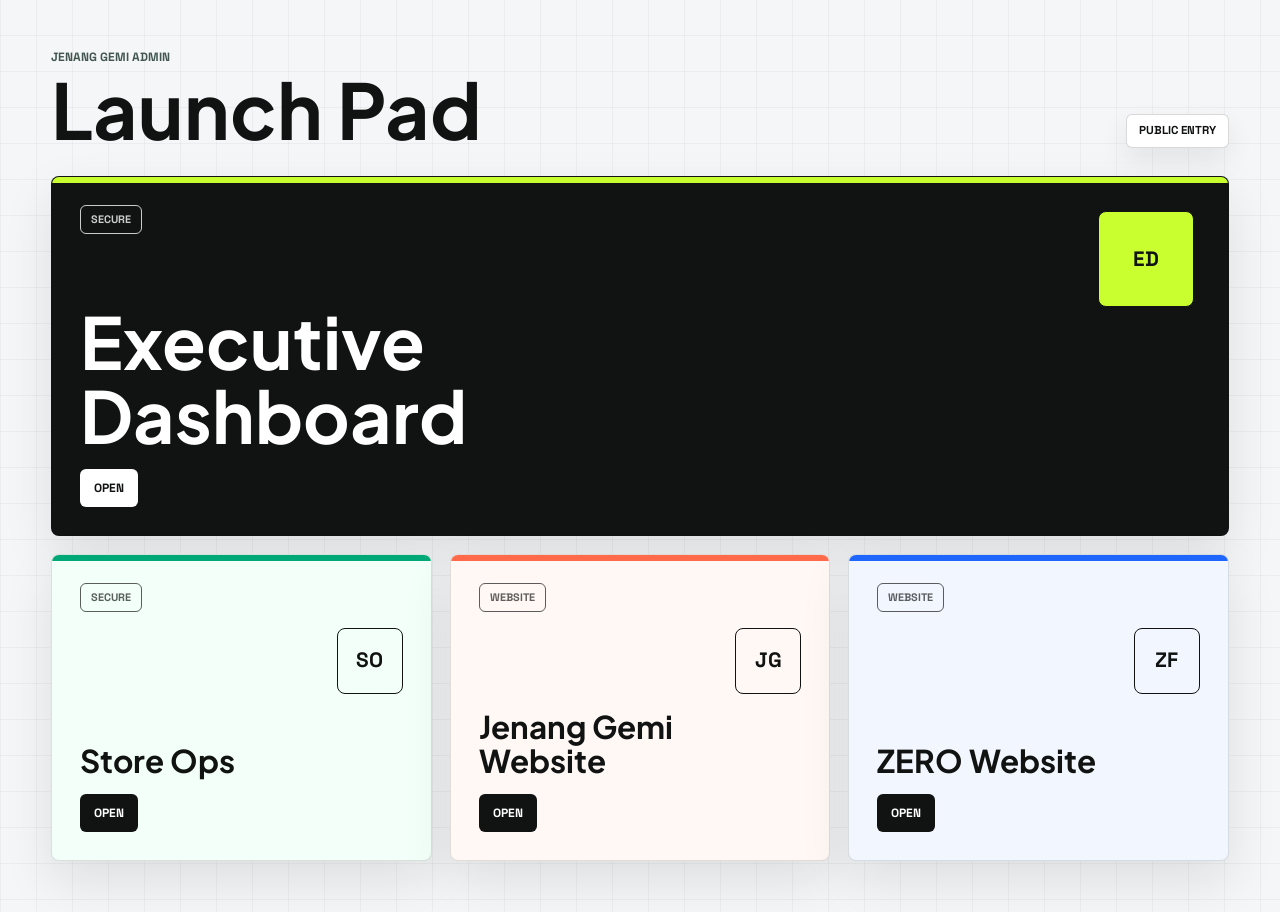
==== commit 9699c504: "Polish admin sidebar and shared chrome" ====
--- a/index.html
+++ b/index.html
@@ -5,7 +5,8 @@
   <meta name="viewport" content="width=device-width, initial-scale=1, viewport-fit=cover">
   <meta name="robots" content="noindex,nofollow">
   <title>Launch Pad | Jenang Gemi</title>
-  <link rel="icon" type="image/svg+xml" href="/assets/admin-icons/executive-dashboard.svg">
+  <link rel="icon" type="image/svg+xml" href="/assets/admin-icons/executive-dashboard-favicon-light.svg" media="(prefers-color-scheme: light)">
+  <link rel="icon" type="image/svg+xml" href="/assets/admin-icons/executive-dashboard-favicon-dark.svg" media="(prefers-color-scheme: dark)">
   <link rel="preconnect" href="https://fonts.googleapis.com">
   <link rel="preconnect" href="https://fonts.gstatic.com" crossorigin>
   <link rel="stylesheet" href="https://fonts.googleapis.com/css2?family=Plus+Jakarta+Sans:wght@400;500;600;700;800&family=Space+Grotesk:wght@500;700&display=swap">
--- a/admin.css
+++ b/admin.css
@@ -875,6 +875,935 @@
   }
 }
 
+/* Final sidebar behavior: full-height icon rail that expands on hover/focus. */
+@media (min-width: 821px) {
+  :root,
+  :root[data-admin-theme='dark'],
+  :root[data-admin-theme='light'] {
+    --admin-rail-width: 64px;
+    --admin-rail-collapsed-width: 64px;
+    --admin-rail-expanded-width: 168px;
+  }
+
+  .admin-shell,
+  .admin-app[data-sku-db] .admin-shell {
+    grid-template-columns: var(--admin-rail-collapsed-width) minmax(0, 1fr);
+    gap: 28px;
+  }
+
+  .admin-shell .admin-rail,
+  .admin-app.admin-app-suite .admin-rail,
+  .admin-app[data-sku-db] .admin-rail {
+    position: sticky;
+    top: 0;
+    width: var(--admin-rail-collapsed-width);
+    min-height: 100svh;
+    height: 100svh;
+    margin-top: -24px;
+    padding: 18px 8px 14px;
+    overflow: hidden;
+    border-width: 0 1px 0 0;
+    border-radius: 0;
+    box-shadow: none;
+    transition: width 180ms ease, background 180ms ease, border-color 180ms ease;
+    will-change: width;
+  }
+
+  .admin-shell .admin-rail:hover,
+  .admin-shell .admin-rail:focus-within,
+  .admin-app.admin-app-suite .admin-rail:hover,
+  .admin-app.admin-app-suite .admin-rail:focus-within,
+  .admin-app[data-sku-db] .admin-rail:hover,
+  .admin-app[data-sku-db] .admin-rail:focus-within {
+    width: var(--admin-rail-expanded-width);
+    box-shadow: 18px 0 44px rgba(0, 0, 0, 0.22);
+  }
+
+  :root[data-admin-theme='light'] .admin-shell .admin-rail:hover,
+  :root[data-admin-theme='light'] .admin-shell .admin-rail:focus-within,
+  :root[data-admin-theme='light'] .admin-app.admin-app-suite .admin-rail:hover,
+  :root[data-admin-theme='light'] .admin-app.admin-app-suite .admin-rail:focus-within,
+  :root[data-admin-theme='light'] .admin-app[data-sku-db] .admin-rail:hover,
+  :root[data-admin-theme='light'] .admin-app[data-sku-db] .admin-rail:focus-within {
+    box-shadow: 18px 0 44px rgba(15, 23, 42, 0.12);
+  }
+
+  .admin-shell .admin-rail-brand,
+  .admin-app[data-sku-db] .admin-rail-brand {
+    grid-template-columns: 1fr;
+    justify-items: center;
+    gap: 0;
+    height: 36px;
+    padding: 0 0 18px;
+  }
+
+  .admin-shell .admin-rail:hover .admin-rail-brand,
+  .admin-shell .admin-rail:focus-within .admin-rail-brand,
+  .admin-app.admin-app-suite .admin-rail:hover .admin-rail-brand,
+  .admin-app.admin-app-suite .admin-rail:focus-within .admin-rail-brand,
+  .admin-app[data-sku-db] .admin-rail:hover .admin-rail-brand,
+  .admin-app[data-sku-db] .admin-rail:focus-within .admin-rail-brand {
+    grid-template-columns: 32px minmax(0, 1fr);
+    justify-items: start;
+    gap: 10px;
+    padding-inline: 4px;
+  }
+
+  .admin-shell .admin-rail-brand-wordmark,
+  .admin-shell .admin-rail-link-text {
+    display: block;
+    max-width: 0;
+    opacity: 0;
+    transform: translateX(-4px);
+    transition: opacity 150ms ease, max-width 180ms ease, transform 180ms ease;
+  }
+
+  .admin-shell .admin-rail:hover .admin-rail-brand-wordmark,
+  .admin-shell .admin-rail:focus-within .admin-rail-brand-wordmark,
+  .admin-shell .admin-rail:hover .admin-rail-link-text,
+  .admin-shell .admin-rail:focus-within .admin-rail-link-text,
+  .admin-app.admin-app-suite .admin-rail:hover .admin-rail-brand-wordmark,
+  .admin-app.admin-app-suite .admin-rail:focus-within .admin-rail-brand-wordmark,
+  .admin-app.admin-app-suite .admin-rail:hover .admin-rail-link-text,
+  .admin-app.admin-app-suite .admin-rail:focus-within .admin-rail-link-text,
+  .admin-app[data-sku-db] .admin-rail:hover .admin-rail-brand-wordmark,
+  .admin-app[data-sku-db] .admin-rail:focus-within .admin-rail-brand-wordmark,
+  .admin-app[data-sku-db] .admin-rail:hover .admin-rail-link-text,
+  .admin-app[data-sku-db] .admin-rail:focus-within .admin-rail-link-text {
+    max-width: 104px;
+    opacity: 1;
+    transform: translateX(0);
+  }
+
+  .admin-shell .admin-rail-nav,
+  .admin-shell .admin-rail-footer,
+  .admin-app[data-sku-db] .admin-rail-nav,
+  .admin-app[data-sku-db] .admin-rail-footer {
+    justify-items: center;
+    gap: 8px;
+  }
+
+  .admin-shell .admin-rail:hover .admin-rail-nav,
+  .admin-shell .admin-rail:hover .admin-rail-footer,
+  .admin-shell .admin-rail:focus-within .admin-rail-nav,
+  .admin-shell .admin-rail:focus-within .admin-rail-footer,
+  .admin-app.admin-app-suite .admin-rail:hover .admin-rail-nav,
+  .admin-app.admin-app-suite .admin-rail:hover .admin-rail-footer,
+  .admin-app.admin-app-suite .admin-rail:focus-within .admin-rail-nav,
+  .admin-app.admin-app-suite .admin-rail:focus-within .admin-rail-footer,
+  .admin-app[data-sku-db] .admin-rail:hover .admin-rail-nav,
+  .admin-app[data-sku-db] .admin-rail:hover .admin-rail-footer,
+  .admin-app[data-sku-db] .admin-rail:focus-within .admin-rail-nav,
+  .admin-app[data-sku-db] .admin-rail:focus-within .admin-rail-footer {
+    justify-items: stretch;
+  }
+
+  .admin-shell .admin-rail-link,
+  .admin-app.admin-app-suite .admin-rail-link,
+  .admin-app[data-sku-db] .admin-rail-link {
+    grid-template-columns: 1fr;
+    justify-items: center;
+    width: 42px;
+    height: 36px;
+    padding: 0;
+  }
+
+  .admin-shell .admin-rail:hover .admin-rail-link,
+  .admin-shell .admin-rail:focus-within .admin-rail-link,
+  .admin-app.admin-app-suite .admin-rail:hover .admin-rail-link,
+  .admin-app.admin-app-suite .admin-rail:focus-within .admin-rail-link,
+  .admin-app[data-sku-db] .admin-rail:hover .admin-rail-link,
+  .admin-app[data-sku-db] .admin-rail:focus-within .admin-rail-link {
+    grid-template-columns: 24px minmax(0, 1fr);
+    justify-items: start;
+    width: 100%;
+    padding: 0 8px 0 12px;
+  }
+}
+
+/* Terminal sidebar scale adjustment. */
+@media (min-width: 821px) {
+  :root,
+  :root[data-admin-theme='dark'],
+  :root[data-admin-theme='light'] {
+    --admin-rail-width: 84px;
+    --admin-rail-collapsed-width: 84px;
+    --admin-rail-expanded-width: 220px;
+  }
+
+  .admin-shell,
+  .admin-app[data-sku-db] .admin-shell {
+    grid-template-columns: var(--admin-rail-collapsed-width) minmax(0, 1fr);
+  }
+
+  .admin-shell .admin-rail,
+  .admin-app.admin-app-suite .admin-rail,
+  .admin-app[data-sku-db] .admin-rail {
+    width: var(--admin-rail-collapsed-width);
+    z-index: 5000;
+    padding: 22px 14px 18px;
+    background: #05070a;
+  }
+
+  .admin-shell .admin-rail:hover,
+  .admin-shell .admin-rail:focus-within,
+  .admin-app.admin-app-suite .admin-rail:hover,
+  .admin-app.admin-app-suite .admin-rail:focus-within,
+  .admin-app[data-sku-db] .admin-rail:hover,
+  .admin-app[data-sku-db] .admin-rail:focus-within {
+    width: var(--admin-rail-expanded-width);
+    background: #05070a;
+    box-shadow: 18px 0 36px rgba(0, 0, 0, 0.28);
+  }
+
+  :root[data-admin-theme='light'] .admin-shell .admin-rail,
+  :root[data-admin-theme='light'] .admin-app.admin-app-suite .admin-rail,
+  :root[data-admin-theme='light'] .admin-app[data-sku-db] .admin-rail,
+  :root[data-admin-theme='light'] .admin-shell .admin-rail:hover,
+  :root[data-admin-theme='light'] .admin-shell .admin-rail:focus-within,
+  :root[data-admin-theme='light'] .admin-app.admin-app-suite .admin-rail:hover,
+  :root[data-admin-theme='light'] .admin-app.admin-app-suite .admin-rail:focus-within,
+  :root[data-admin-theme='light'] .admin-app[data-sku-db] .admin-rail:hover,
+  :root[data-admin-theme='light'] .admin-app[data-sku-db] .admin-rail:focus-within {
+    background: #ffffff;
+  }
+
+  .admin-shell .admin-rail-brand,
+  .admin-app[data-sku-db] .admin-rail-brand {
+    height: 48px;
+    padding-bottom: 24px;
+  }
+
+  .admin-shell .admin-rail:hover .admin-rail-brand,
+  .admin-shell .admin-rail:focus-within .admin-rail-brand,
+  .admin-app.admin-app-suite .admin-rail:hover .admin-rail-brand,
+  .admin-app.admin-app-suite .admin-rail:focus-within .admin-rail-brand,
+  .admin-app[data-sku-db] .admin-rail:hover .admin-rail-brand,
+  .admin-app[data-sku-db] .admin-rail:focus-within .admin-rail-brand {
+    grid-template-columns: 44px minmax(0, 1fr);
+    gap: 13px;
+  }
+
+  .admin-shell .admin-rail-brand-mark,
+  .admin-app[data-sku-db] .admin-rail-brand-mark {
+    width: 44px;
+    height: 44px;
+  }
+
+  .admin-shell .admin-rail-brand-core,
+  .admin-app[data-sku-db] .admin-rail-brand-core {
+    width: 38px;
+    height: 38px;
+  }
+
+  .admin-shell .admin-rail-nav,
+  .admin-shell .admin-rail-footer,
+  .admin-app[data-sku-db] .admin-rail-nav,
+  .admin-app[data-sku-db] .admin-rail-footer {
+    gap: 11px;
+  }
+
+  .admin-shell .admin-rail-link,
+  .admin-app.admin-app-suite .admin-rail-link,
+  .admin-app[data-sku-db] .admin-rail-link {
+    width: 56px;
+    height: 48px;
+  }
+
+  .admin-shell .admin-rail:hover .admin-rail-link,
+  .admin-shell .admin-rail:focus-within .admin-rail-link,
+  .admin-app.admin-app-suite .admin-rail:hover .admin-rail-link,
+  .admin-app.admin-app-suite .admin-rail:focus-within .admin-rail-link,
+  .admin-app[data-sku-db] .admin-rail:hover .admin-rail-link,
+  .admin-app[data-sku-db] .admin-rail:focus-within .admin-rail-link {
+    grid-template-columns: 34px minmax(0, 1fr);
+    width: 100%;
+    padding: 0 12px 0 15px;
+  }
+
+  .admin-shell .admin-rail-icon,
+  .admin-app[data-sku-db] .admin-rail-icon {
+    width: 34px;
+    height: 34px;
+  }
+
+  .admin-shell .admin-rail-icon::before,
+  .admin-app[data-sku-db] .admin-rail-icon::before {
+    width: 26px;
+    height: 26px;
+  }
+
+  .admin-shell .admin-rail-link-text {
+    font-size: 0.8rem;
+  }
+
+  .admin-shell .admin-rail:hover .admin-rail-brand-wordmark,
+  .admin-shell .admin-rail:focus-within .admin-rail-brand-wordmark,
+  .admin-shell .admin-rail:hover .admin-rail-link-text,
+  .admin-shell .admin-rail:focus-within .admin-rail-link-text,
+  .admin-app.admin-app-suite .admin-rail:hover .admin-rail-brand-wordmark,
+  .admin-app.admin-app-suite .admin-rail:focus-within .admin-rail-brand-wordmark,
+  .admin-app.admin-app-suite .admin-rail:hover .admin-rail-link-text,
+  .admin-app.admin-app-suite .admin-rail:focus-within .admin-rail-link-text,
+  .admin-app[data-sku-db] .admin-rail:hover .admin-rail-brand-wordmark,
+  .admin-app[data-sku-db] .admin-rail:focus-within .admin-rail-brand-wordmark,
+  .admin-app[data-sku-db] .admin-rail:hover .admin-rail-link-text,
+  .admin-app[data-sku-db] .admin-rail:focus-within .admin-rail-link-text {
+    max-width: 150px;
+  }
+
+  .admin-shell .admin-rail-link:hover:not(.is-active):not([aria-current='page'])::before,
+  .admin-app.admin-app-suite .admin-rail-link:hover:not(.is-active):not([aria-current='page'])::before,
+  .admin-app[data-sku-db] .admin-rail-link:hover:not(.is-active):not([aria-current='page'])::before {
+    opacity: 0;
+  }
+}
+
+/* Sidebar correction: sourced mark, neutral color, line-only active state. */
+:root,
+:root[data-admin-theme='dark'],
+:root[data-admin-theme='light'] {
+  --admin-rail-width: 136px;
+  --admin-rail-active-line: rgba(255, 255, 255, 0.92);
+  --admin-rail-text: rgba(238, 244, 247, 0.66);
+  --admin-rail-text-strong: #ffffff;
+}
+
+:root[data-admin-theme='light'] {
+  --admin-rail-active-line: rgba(15, 23, 42, 0.88);
+  --admin-rail-text: rgba(15, 23, 42, 0.62);
+  --admin-rail-text-strong: #0f172a;
+}
+
+.admin-rail,
+.admin-app.admin-app-suite .admin-rail,
+.admin-app[data-sku-db] .admin-rail {
+  padding: 16px 10px 12px;
+  border-color: rgba(255, 255, 255, 0.1);
+  background: rgba(7, 10, 14, 0.74);
+}
+
+:root[data-admin-theme='light'] .admin-rail,
+:root[data-admin-theme='light'] .admin-app.admin-app-suite .admin-rail,
+:root[data-admin-theme='light'] .admin-app[data-sku-db] .admin-rail {
+  border-color: rgba(15, 23, 42, 0.1);
+  background: rgba(255, 255, 255, 0.92);
+}
+
+.admin-rail-brand,
+.admin-app[data-sku-db] .admin-rail-brand {
+  grid-template-columns: 32px minmax(0, 1fr);
+  gap: 10px;
+  padding: 0 4px 16px;
+}
+
+.admin-shell .admin-rail-brand-mark,
+.admin-app[data-sku-db] .admin-rail-brand-mark {
+  width: 32px;
+  height: 32px;
+  border-radius: 0;
+}
+
+.admin-shell .admin-rail-brand-core,
+.admin-app[data-sku-db] .admin-rail-brand-core {
+  width: 28px;
+  height: 28px;
+  background: center / contain no-repeat url('./assets/admin-icons/executive-dashboard-favicon-dark.svg');
+  clip-path: none;
+}
+
+:root[data-admin-theme='light'] .admin-shell .admin-rail-brand-core,
+:root[data-admin-theme='light'] .admin-app[data-sku-db] .admin-rail-brand-core {
+  background-image: url('./assets/admin-icons/executive-dashboard-favicon-light.svg');
+}
+
+.admin-rail-brand-wordmark {
+  color: var(--admin-rail-text-strong);
+  font-size: 0.66rem;
+  letter-spacing: 0.1em;
+}
+
+.admin-rail-nav,
+.admin-rail-footer,
+.admin-app[data-sku-db] .admin-rail-nav,
+.admin-app[data-sku-db] .admin-rail-footer {
+  gap: 7px;
+}
+
+.admin-rail-nav,
+.admin-app[data-sku-db] .admin-rail-nav {
+  padding-top: 6px;
+}
+
+.admin-rail-footer,
+.admin-app[data-sku-db] .admin-rail-footer {
+  padding-top: 12px;
+  border-top-color: rgba(255, 255, 255, 0.1);
+}
+
+:root[data-admin-theme='light'] .admin-rail-footer,
+:root[data-admin-theme='light'] .admin-app[data-sku-db] .admin-rail-footer {
+  border-top-color: rgba(15, 23, 42, 0.1);
+}
+
+.admin-rail-link,
+.admin-app[data-sku-db] .admin-rail-link {
+  grid-template-columns: 24px minmax(0, 1fr);
+  gap: 9px;
+  height: 34px;
+  padding: 0 4px 0 10px;
+  border-radius: 0;
+  color: var(--admin-rail-text);
+  background: transparent;
+  box-shadow: none;
+}
+
+.admin-rail-link::before,
+.admin-app.admin-app-suite .admin-rail-link::before,
+.admin-app[data-sku-db] .admin-rail-link::before {
+  top: 7px;
+  bottom: 7px;
+  left: 0;
+  width: 2px;
+  background: var(--admin-rail-active-line);
+  box-shadow: none;
+}
+
+.admin-rail-link:hover,
+.admin-rail-link:focus-visible,
+.admin-rail-link.is-active,
+.admin-rail-link[aria-current='page'],
+.admin-app[data-sku-db] .admin-rail-link:hover,
+.admin-app[data-sku-db] .admin-rail-link:focus-visible,
+.admin-app[data-sku-db] .admin-rail-link.is-active,
+.admin-app[data-sku-db] .admin-rail-link[aria-current='page'],
+:root[data-admin-theme='light'] .admin-rail-link:hover,
+:root[data-admin-theme='light'] .admin-rail-link:focus-visible,
+:root[data-admin-theme='light'] .admin-rail-link.is-active,
+:root[data-admin-theme='light'] .admin-rail-link[aria-current='page'] {
+  color: var(--admin-rail-text-strong);
+  background: transparent;
+  box-shadow: none;
+}
+
+.admin-rail-link:hover::before,
+.admin-rail-link:focus-visible::before,
+.admin-rail-link.is-active::before,
+.admin-rail-link[aria-current='page']::before,
+.admin-app.admin-app-suite .admin-rail-link:hover::before,
+.admin-app.admin-app-suite .admin-rail-link.is-active::before,
+.admin-app.admin-app-suite .admin-rail-link[aria-current='page']::before,
+.admin-app[data-sku-db] .admin-rail-link:hover::before,
+.admin-app[data-sku-db] .admin-rail-link:focus-visible::before,
+.admin-app[data-sku-db] .admin-rail-link.is-active::before,
+.admin-app[data-sku-db] .admin-rail-link[aria-current='page']::before {
+  width: 2px;
+  box-shadow: none;
+}
+
+.admin-rail-link:not(:hover):not(:focus-visible):not(.is-active):not([aria-current='page'])::before {
+  opacity: 0;
+}
+
+.admin-rail-link-text {
+  font-size: 0.68rem;
+  font-weight: 750;
+  line-height: 1;
+}
+
+.admin-shell .admin-rail-icon,
+.admin-app[data-sku-db] .admin-rail-icon {
+  width: 24px;
+  height: 24px;
+}
+
+.admin-shell .admin-rail-icon::before,
+.admin-app[data-sku-db] .admin-rail-icon::before {
+  width: 19px;
+  height: 19px;
+}
+
+@media (max-width: 1180px) {
+  :root,
+  :root[data-admin-theme='dark'],
+  :root[data-admin-theme='light'] {
+    --admin-rail-width: 64px;
+  }
+
+  .admin-rail,
+  .admin-app.admin-app-suite .admin-rail,
+  .admin-app[data-sku-db] .admin-rail {
+    padding: 12px 8px;
+  }
+
+  .admin-rail-link,
+  .admin-app[data-sku-db] .admin-rail-link {
+    height: 36px;
+  }
+}
+
+@media (max-width: 820px) {
+  .admin-rail,
+  .admin-app.admin-app-suite .admin-rail,
+  .admin-app[data-sku-db] .admin-rail {
+    padding: 10px;
+  }
+
+  .admin-rail-brand,
+  .admin-app[data-sku-db] .admin-rail-brand {
+    padding: 0;
+  }
+
+  .admin-rail-link,
+  .admin-app[data-sku-db] .admin-rail-link {
+    width: 38px;
+    height: 38px;
+    flex-basis: 38px;
+    padding: 0;
+  }
+
+  .admin-rail-nav,
+  .admin-rail-footer,
+  .admin-app[data-sku-db] .admin-rail-nav,
+  .admin-app[data-sku-db] .admin-rail-footer {
+    grid-template-columns: repeat(auto-fill, 38px);
+    gap: 5px;
+  }
+
+  .admin-rail-link::before,
+  .admin-app.admin-app-suite .admin-rail-link::before,
+  .admin-app[data-sku-db] .admin-rail-link::before {
+    bottom: 2px;
+    width: 16px;
+    height: 2px;
+  }
+
+  .admin-rail-link:hover::before,
+  .admin-rail-link:focus-visible::before,
+  .admin-rail-link.is-active::before,
+  .admin-rail-link[aria-current='page']::before,
+  .admin-app.admin-app-suite .admin-rail-link:hover::before,
+  .admin-app.admin-app-suite .admin-rail-link.is-active::before,
+  .admin-app.admin-app-suite .admin-rail-link[aria-current='page']::before,
+  .admin-app[data-sku-db] .admin-rail-link:hover::before,
+  .admin-app[data-sku-db] .admin-rail-link:focus-visible::before,
+  .admin-app[data-sku-db] .admin-rail-link.is-active::before,
+  .admin-app[data-sku-db] .admin-rail-link[aria-current='page']::before {
+    width: 16px;
+  }
+}
+
+/* Actual terminal sidebar scale adjustment. */
+@media (min-width: 821px) {
+  :root,
+  :root[data-admin-theme='dark'],
+  :root[data-admin-theme='light'] {
+    --admin-rail-width: 76px;
+    --admin-rail-collapsed-width: 76px;
+    --admin-rail-expanded-width: 196px;
+  }
+
+  .admin-shell,
+  .admin-app[data-sku-db] .admin-shell {
+    grid-template-columns: var(--admin-rail-collapsed-width) minmax(0, 1fr);
+  }
+
+  .admin-shell .admin-rail,
+  .admin-app.admin-app-suite .admin-rail,
+  .admin-app[data-sku-db] .admin-rail {
+    width: var(--admin-rail-collapsed-width);
+    padding: 20px 12px 16px;
+  }
+
+  .admin-shell .admin-rail:hover,
+  .admin-shell .admin-rail:focus-within,
+  .admin-app.admin-app-suite .admin-rail:hover,
+  .admin-app.admin-app-suite .admin-rail:focus-within,
+  .admin-app[data-sku-db] .admin-rail:hover,
+  .admin-app[data-sku-db] .admin-rail:focus-within {
+    width: var(--admin-rail-expanded-width);
+  }
+
+  .admin-shell .admin-rail-brand,
+  .admin-app[data-sku-db] .admin-rail-brand {
+    height: 44px;
+    padding-bottom: 22px;
+  }
+
+  .admin-shell .admin-rail:hover .admin-rail-brand,
+  .admin-shell .admin-rail:focus-within .admin-rail-brand,
+  .admin-app.admin-app-suite .admin-rail:hover .admin-rail-brand,
+  .admin-app.admin-app-suite .admin-rail:focus-within .admin-rail-brand,
+  .admin-app[data-sku-db] .admin-rail:hover .admin-rail-brand,
+  .admin-app[data-sku-db] .admin-rail:focus-within .admin-rail-brand {
+    grid-template-columns: 40px minmax(0, 1fr);
+    gap: 12px;
+  }
+
+  .admin-shell .admin-rail-brand-mark,
+  .admin-app[data-sku-db] .admin-rail-brand-mark {
+    width: 40px;
+    height: 40px;
+  }
+
+  .admin-shell .admin-rail-brand-core,
+  .admin-app[data-sku-db] .admin-rail-brand-core {
+    width: 34px;
+    height: 34px;
+  }
+
+  .admin-shell .admin-rail-nav,
+  .admin-shell .admin-rail-footer,
+  .admin-app[data-sku-db] .admin-rail-nav,
+  .admin-app[data-sku-db] .admin-rail-footer {
+    gap: 10px;
+  }
+
+  .admin-shell .admin-rail-link,
+  .admin-app.admin-app-suite .admin-rail-link,
+  .admin-app[data-sku-db] .admin-rail-link {
+    width: 52px;
+    height: 44px;
+  }
+
+  .admin-shell .admin-rail:hover .admin-rail-link,
+  .admin-shell .admin-rail:focus-within .admin-rail-link,
+  .admin-app.admin-app-suite .admin-rail:hover .admin-rail-link,
+  .admin-app.admin-app-suite .admin-rail:focus-within .admin-rail-link,
+  .admin-app[data-sku-db] .admin-rail:hover .admin-rail-link,
+  .admin-app[data-sku-db] .admin-rail:focus-within .admin-rail-link {
+    grid-template-columns: 30px minmax(0, 1fr);
+    padding: 0 10px 0 14px;
+  }
+
+  .admin-shell .admin-rail-icon,
+  .admin-app[data-sku-db] .admin-rail-icon {
+    width: 30px;
+    height: 30px;
+  }
+
+  .admin-shell .admin-rail-icon::before,
+  .admin-app[data-sku-db] .admin-rail-icon::before {
+    width: 23px;
+    height: 23px;
+  }
+
+  .admin-shell .admin-rail-link-text {
+    font-size: 0.74rem;
+  }
+
+  .admin-shell .admin-rail:hover .admin-rail-brand-wordmark,
+  .admin-shell .admin-rail:focus-within .admin-rail-brand-wordmark,
+  .admin-shell .admin-rail:hover .admin-rail-link-text,
+  .admin-shell .admin-rail:focus-within .admin-rail-link-text,
+  .admin-app.admin-app-suite .admin-rail:hover .admin-rail-brand-wordmark,
+  .admin-app.admin-app-suite .admin-rail:focus-within .admin-rail-brand-wordmark,
+  .admin-app.admin-app-suite .admin-rail:hover .admin-rail-link-text,
+  .admin-app.admin-app-suite .admin-rail:focus-within .admin-rail-link-text,
+  .admin-app[data-sku-db] .admin-rail:hover .admin-rail-brand-wordmark,
+  .admin-app[data-sku-db] .admin-rail:focus-within .admin-rail-brand-wordmark,
+  .admin-app[data-sku-db] .admin-rail:hover .admin-rail-link-text,
+  .admin-app[data-sku-db] .admin-rail:focus-within .admin-rail-link-text {
+    max-width: 130px;
+  }
+}
+
+/* Final sidebar scale bump: larger rail, clearer hover panel. */
+@media (min-width: 821px) {
+  :root,
+  :root[data-admin-theme='dark'],
+  :root[data-admin-theme='light'] {
+    --admin-rail-width: 84px;
+    --admin-rail-collapsed-width: 84px;
+    --admin-rail-expanded-width: 220px;
+  }
+
+  .admin-shell,
+  .admin-app[data-sku-db] .admin-shell {
+    grid-template-columns: var(--admin-rail-collapsed-width) minmax(0, 1fr);
+  }
+
+  .admin-shell .admin-rail,
+  .admin-app.admin-app-suite .admin-rail,
+  .admin-app[data-sku-db] .admin-rail {
+    z-index: 20;
+    width: var(--admin-rail-collapsed-width);
+    padding: 22px 14px 18px;
+    background: #05070a;
+  }
+
+  .admin-shell .admin-rail:hover,
+  .admin-shell .admin-rail:focus-within,
+  .admin-app.admin-app-suite .admin-rail:hover,
+  .admin-app.admin-app-suite .admin-rail:focus-within,
+  .admin-app[data-sku-db] .admin-rail:hover,
+  .admin-app[data-sku-db] .admin-rail:focus-within {
+    width: var(--admin-rail-expanded-width);
+    background: #05070a;
+    box-shadow: 18px 0 36px rgba(0, 0, 0, 0.28);
+  }
+
+  :root[data-admin-theme='light'] .admin-shell .admin-rail,
+  :root[data-admin-theme='light'] .admin-app.admin-app-suite .admin-rail,
+  :root[data-admin-theme='light'] .admin-app[data-sku-db] .admin-rail,
+  :root[data-admin-theme='light'] .admin-shell .admin-rail:hover,
+  :root[data-admin-theme='light'] .admin-shell .admin-rail:focus-within,
+  :root[data-admin-theme='light'] .admin-app.admin-app-suite .admin-rail:hover,
+  :root[data-admin-theme='light'] .admin-app.admin-app-suite .admin-rail:focus-within,
+  :root[data-admin-theme='light'] .admin-app[data-sku-db] .admin-rail:hover,
+  :root[data-admin-theme='light'] .admin-app[data-sku-db] .admin-rail:focus-within {
+    background: #ffffff;
+  }
+
+  .admin-shell .admin-rail-brand,
+  .admin-app[data-sku-db] .admin-rail-brand {
+    height: 48px;
+    padding-bottom: 24px;
+  }
+
+  .admin-shell .admin-rail:hover .admin-rail-brand,
+  .admin-shell .admin-rail:focus-within .admin-rail-brand,
+  .admin-app.admin-app-suite .admin-rail:hover .admin-rail-brand,
+  .admin-app.admin-app-suite .admin-rail:focus-within .admin-rail-brand,
+  .admin-app[data-sku-db] .admin-rail:hover .admin-rail-brand,
+  .admin-app[data-sku-db] .admin-rail:focus-within .admin-rail-brand {
+    grid-template-columns: 44px minmax(0, 1fr);
+    gap: 13px;
+  }
+
+  .admin-shell .admin-rail-brand-mark,
+  .admin-app[data-sku-db] .admin-rail-brand-mark {
+    width: 44px;
+    height: 44px;
+  }
+
+  .admin-shell .admin-rail-brand-core,
+  .admin-app[data-sku-db] .admin-rail-brand-core {
+    width: 38px;
+    height: 38px;
+  }
+
+  .admin-shell .admin-rail-nav,
+  .admin-shell .admin-rail-footer,
+  .admin-app[data-sku-db] .admin-rail-nav,
+  .admin-app[data-sku-db] .admin-rail-footer {
+    gap: 11px;
+  }
+
+  .admin-shell .admin-rail-link,
+  .admin-app.admin-app-suite .admin-rail-link,
+  .admin-app[data-sku-db] .admin-rail-link {
+    width: 56px;
+    height: 48px;
+  }
+
+  .admin-shell .admin-rail:hover .admin-rail-link,
+  .admin-shell .admin-rail:focus-within .admin-rail-link,
+  .admin-app.admin-app-suite .admin-rail:hover .admin-rail-link,
+  .admin-app.admin-app-suite .admin-rail:focus-within .admin-rail-link,
+  .admin-app[data-sku-db] .admin-rail:hover .admin-rail-link,
+  .admin-app[data-sku-db] .admin-rail:focus-within .admin-rail-link {
+    grid-template-columns: 34px minmax(0, 1fr);
+    width: 100%;
+    padding: 0 12px 0 15px;
+  }
+
+  .admin-shell .admin-rail-icon,
+  .admin-app[data-sku-db] .admin-rail-icon {
+    width: 34px;
+    height: 34px;
+  }
+
+  .admin-shell .admin-rail-icon::before,
+  .admin-app[data-sku-db] .admin-rail-icon::before {
+    width: 26px;
+    height: 26px;
+  }
+
+  .admin-shell .admin-rail-link-text {
+    font-size: 0.8rem;
+  }
+
+  .admin-shell .admin-rail:hover .admin-rail-brand-wordmark,
+  .admin-shell .admin-rail:focus-within .admin-rail-brand-wordmark,
+  .admin-shell .admin-rail:hover .admin-rail-link-text,
+  .admin-shell .admin-rail:focus-within .admin-rail-link-text,
+  .admin-app.admin-app-suite .admin-rail:hover .admin-rail-brand-wordmark,
+  .admin-app.admin-app-suite .admin-rail:focus-within .admin-rail-brand-wordmark,
+  .admin-app.admin-app-suite .admin-rail:hover .admin-rail-link-text,
+  .admin-app.admin-app-suite .admin-rail:focus-within .admin-rail-link-text,
+  .admin-app[data-sku-db] .admin-rail:hover .admin-rail-brand-wordmark,
+  .admin-app[data-sku-db] .admin-rail:focus-within .admin-rail-brand-wordmark,
+  .admin-app[data-sku-db] .admin-rail:hover .admin-rail-link-text,
+  .admin-app[data-sku-db] .admin-rail:focus-within .admin-rail-link-text {
+    max-width: 150px;
+  }
+}
+
+/* Final sidebar hover correction: one active line only. */
+@media (min-width: 821px) {
+  .admin-shell .admin-rail-link:hover:not(.is-active):not([aria-current='page'])::before,
+  .admin-app.admin-app-suite .admin-rail-link:hover:not(.is-active):not([aria-current='page'])::before,
+  .admin-app[data-sku-db] .admin-rail-link:hover:not(.is-active):not([aria-current='page'])::before {
+    opacity: 0;
+  }
+}
+
+/* Terminal sidebar state: full-height collapsed icon rail, expanded on hover. */
+@media (min-width: 821px) {
+  :root,
+  :root[data-admin-theme='dark'],
+  :root[data-admin-theme='light'] {
+    --admin-rail-width: 64px;
+    --admin-rail-collapsed-width: 64px;
+    --admin-rail-expanded-width: 168px;
+  }
+
+  .admin-shell,
+  .admin-app[data-sku-db] .admin-shell {
+    grid-template-columns: var(--admin-rail-collapsed-width) minmax(0, 1fr);
+    gap: 28px;
+  }
+
+  .admin-shell .admin-rail,
+  .admin-app.admin-app-suite .admin-rail,
+  .admin-app[data-sku-db] .admin-rail {
+    position: sticky;
+    top: 0;
+    width: var(--admin-rail-collapsed-width);
+    min-height: 100svh;
+    height: 100svh;
+    margin-top: -24px;
+    padding: 18px 8px 14px;
+    overflow: hidden;
+    border-width: 0 1px 0 0;
+    border-radius: 0;
+    box-shadow: none;
+    transition: width 180ms ease, background 180ms ease, border-color 180ms ease;
+    will-change: width;
+  }
+
+  .admin-shell .admin-rail:hover,
+  .admin-shell .admin-rail:focus-within,
+  .admin-app.admin-app-suite .admin-rail:hover,
+  .admin-app.admin-app-suite .admin-rail:focus-within,
+  .admin-app[data-sku-db] .admin-rail:hover,
+  .admin-app[data-sku-db] .admin-rail:focus-within {
+    width: var(--admin-rail-expanded-width);
+    box-shadow: 18px 0 44px rgba(0, 0, 0, 0.22);
+  }
+
+  :root[data-admin-theme='light'] .admin-shell .admin-rail:hover,
+  :root[data-admin-theme='light'] .admin-shell .admin-rail:focus-within,
+  :root[data-admin-theme='light'] .admin-app.admin-app-suite .admin-rail:hover,
+  :root[data-admin-theme='light'] .admin-app.admin-app-suite .admin-rail:focus-within,
+  :root[data-admin-theme='light'] .admin-app[data-sku-db] .admin-rail:hover,
+  :root[data-admin-theme='light'] .admin-app[data-sku-db] .admin-rail:focus-within {
+    box-shadow: 18px 0 44px rgba(15, 23, 42, 0.12);
+  }
+
+  .admin-shell .admin-rail-brand,
+  .admin-app[data-sku-db] .admin-rail-brand {
+    grid-template-columns: 1fr;
+    justify-items: center;
+    gap: 0;
+    height: 36px;
+    padding: 0 0 18px;
+  }
+
+  .admin-shell .admin-rail:hover .admin-rail-brand,
+  .admin-shell .admin-rail:focus-within .admin-rail-brand,
+  .admin-app.admin-app-suite .admin-rail:hover .admin-rail-brand,
+  .admin-app.admin-app-suite .admin-rail:focus-within .admin-rail-brand,
+  .admin-app[data-sku-db] .admin-rail:hover .admin-rail-brand,
+  .admin-app[data-sku-db] .admin-rail:focus-within .admin-rail-brand {
+    grid-template-columns: 32px minmax(0, 1fr);
+    justify-items: start;
+    gap: 10px;
+    padding-inline: 4px;
+  }
+
+  .admin-shell .admin-rail-brand-wordmark,
+  .admin-shell .admin-rail-link-text,
+  .admin-app.admin-app-suite .admin-rail-brand-wordmark,
+  .admin-app.admin-app-suite .admin-rail-link-text,
+  .admin-app[data-sku-db] .admin-rail-brand-wordmark,
+  .admin-app[data-sku-db] .admin-rail-link-text {
+    display: block;
+    max-width: 0;
+    opacity: 0;
+    transform: translateX(-4px);
+    transition: opacity 150ms ease, max-width 180ms ease, transform 180ms ease;
+  }
+
+  .admin-shell .admin-rail:hover .admin-rail-brand-wordmark,
+  .admin-shell .admin-rail:focus-within .admin-rail-brand-wordmark,
+  .admin-shell .admin-rail:hover .admin-rail-link-text,
+  .admin-shell .admin-rail:focus-within .admin-rail-link-text,
+  .admin-app.admin-app-suite .admin-rail:hover .admin-rail-brand-wordmark,
+  .admin-app.admin-app-suite .admin-rail:focus-within .admin-rail-brand-wordmark,
+  .admin-app.admin-app-suite .admin-rail:hover .admin-rail-link-text,
+  .admin-app.admin-app-suite .admin-rail:focus-within .admin-rail-link-text,
+  .admin-app[data-sku-db] .admin-rail:hover .admin-rail-brand-wordmark,
+  .admin-app[data-sku-db] .admin-rail:focus-within .admin-rail-brand-wordmark,
+  .admin-app[data-sku-db] .admin-rail:hover .admin-rail-link-text,
+  .admin-app[data-sku-db] .admin-rail:focus-within .admin-rail-link-text {
+    max-width: 104px;
+    opacity: 1;
+    transform: translateX(0);
+  }
+
+  .admin-shell .admin-rail-nav,
+  .admin-shell .admin-rail-footer,
+  .admin-app[data-sku-db] .admin-rail-nav,
+  .admin-app[data-sku-db] .admin-rail-footer {
+    justify-items: center;
+    gap: 8px;
+  }
+
+  .admin-shell .admin-rail:hover .admin-rail-nav,
+  .admin-shell .admin-rail:hover .admin-rail-footer,
+  .admin-shell .admin-rail:focus-within .admin-rail-nav,
+  .admin-shell .admin-rail:focus-within .admin-rail-footer,
+  .admin-app.admin-app-suite .admin-rail:hover .admin-rail-nav,
+  .admin-app.admin-app-suite .admin-rail:hover .admin-rail-footer,
+  .admin-app.admin-app-suite .admin-rail:focus-within .admin-rail-nav,
+  .admin-app.admin-app-suite .admin-rail:focus-within .admin-rail-footer,
+  .admin-app[data-sku-db] .admin-rail:hover .admin-rail-nav,
+  .admin-app[data-sku-db] .admin-rail:hover .admin-rail-footer,
+  .admin-app[data-sku-db] .admin-rail:focus-within .admin-rail-nav,
+  .admin-app[data-sku-db] .admin-rail:focus-within .admin-rail-footer {
+    justify-items: stretch;
+  }
+
+  .admin-shell .admin-rail-link,
+  .admin-app.admin-app-suite .admin-rail-link,
+  .admin-app[data-sku-db] .admin-rail-link {
+    grid-template-columns: 1fr;
+    justify-items: center;
+    width: 42px;
+    height: 36px;
+    padding: 0;
+  }
+
+  .admin-shell .admin-rail:hover .admin-rail-link,
+  .admin-shell .admin-rail:focus-within .admin-rail-link,
+  .admin-app.admin-app-suite .admin-rail:hover .admin-rail-link,
+  .admin-app.admin-app-suite .admin-rail:focus-within .admin-rail-link,
+  .admin-app[data-sku-db] .admin-rail:hover .admin-rail-link,
+  .admin-app[data-sku-db] .admin-rail:focus-within .admin-rail-link {
+    grid-template-columns: 24px minmax(0, 1fr);
+    justify-items: start;
+    width: 100%;
+    padding: 0 8px 0 12px;
+  }
+}
+
+.admin-shell .admin-rail-icon-hard-set,
+.admin-app[data-sku-db] .admin-rail-icon-hard-set {
+  --admin-rail-icon-mask: url("data:image/svg+xml,%3Csvg xmlns='http://www.w3.org/2000/svg' width='24' height='24' viewBox='0 0 24 24' fill='none' stroke='black' stroke-width='2' stroke-linecap='round' stroke-linejoin='round'%3E%3Cpath d='M12 2v10'/%3E%3Cpath d='M18.4 6.6a9 9 0 1 1-12.77.04'/%3E%3C/svg%3E");
+}
+
 .admin-primary-btn:hover {
   box-shadow: 0 10px 24px rgba(157, 255, 0, 0.2);
 }
@@ -2501,6 +3430,13 @@
   color: var(--admin-text);
   font: 700 12px/1.45 "Plus Jakarta Sans", sans-serif;
   overflow-wrap: anywhere;
+}
+
+:root[data-admin-theme='light'] .admin-order-popover {
+  border-color: rgba(15, 23, 42, 0.12);
+  background: #ffffff;
+  box-shadow: 0 18px 42px rgba(15, 23, 42, 0.16);
+  color: #050505;
 }
 
 .admin-event-feed,
@@ -14012,3 +14948,3077 @@
     transform: none;
   }
 }
+
+/* Executive dashboard homepage UX refinement. */
+.admin-app.admin-app-suite[data-admin-dashboard] .admin-flavor-chart-grid {
+  grid-column: 1 / -1;
+  display: grid;
+  grid-template-columns: repeat(2, minmax(0, 1fr));
+  gap: 16px;
+  min-width: 0;
+}
+
+.admin-app.admin-app-suite[data-admin-dashboard] .admin-flavor-chart-card {
+  min-width: 0;
+}
+
+.admin-app.admin-app-suite[data-admin-dashboard] .admin-flavor-chart-card .admin-chart-canvas-lg {
+  height: 328px;
+}
+
+.admin-app.admin-app-suite[data-admin-dashboard] .admin-location-heatmap-card {
+  min-width: 0;
+  background: #101010;
+  background-image: none;
+}
+
+.admin-app.admin-app-suite[data-admin-dashboard] .admin-location-heatmap-card::before {
+  display: none;
+}
+
+.admin-app.admin-app-suite[data-admin-dashboard] .admin-location-heatmap-shell {
+  display: grid;
+  grid-template-columns: minmax(0, 1fr) minmax(210px, 280px);
+  gap: 18px;
+  align-items: stretch;
+}
+
+.admin-app.admin-app-suite[data-admin-dashboard] .admin-location-map {
+  position: relative;
+  display: grid;
+  place-items: center;
+  min-height: 420px;
+  border: 1px solid rgba(255, 255, 255, 0.08);
+  border-radius: 16px;
+  background: #101010;
+  background-image: none;
+  overflow: hidden;
+}
+
+.admin-app.admin-app-suite[data-admin-dashboard] .admin-location-map-empty {
+  color: var(--admin-muted);
+  font-size: 0.78rem;
+  font-weight: 800;
+  letter-spacing: 0.08em;
+  text-transform: uppercase;
+}
+
+.admin-app.admin-app-suite[data-admin-dashboard] .admin-location-map svg {
+  display: block;
+  width: 100%;
+  height: 100%;
+  min-height: 420px;
+}
+
+.admin-app.admin-app-suite[data-admin-dashboard] .admin-location-province {
+  vector-effect: non-scaling-stroke;
+  transition: fill 160ms ease, stroke 160ms ease;
+}
+
+.admin-app.admin-app-suite[data-admin-dashboard] .admin-location-province:focus {
+  outline: none;
+}
+
+.admin-app.admin-app-suite[data-admin-dashboard] .admin-location-province:is(:hover, :focus-visible, .is-active) {
+  stroke-width: 1.8;
+}
+
+.admin-app.admin-app-suite[data-admin-dashboard] .admin-location-summary {
+  display: grid;
+  grid-template-rows: auto 1fr;
+  gap: 14px;
+  min-width: 0;
+}
+
+.admin-app.admin-app-suite[data-admin-dashboard] .admin-location-legend {
+  display: grid;
+  grid-template-columns: auto minmax(80px, 1fr) auto;
+  align-items: center;
+  gap: 8px;
+  color: var(--admin-muted);
+  font-size: 0.68rem;
+  font-weight: 800;
+  letter-spacing: 0.08em;
+  text-transform: uppercase;
+}
+
+.admin-app.admin-app-suite[data-admin-dashboard] .admin-location-legend i {
+  display: block;
+  height: 8px;
+  border-radius: 999px;
+  background: linear-gradient(90deg, #101827, #38bdf8);
+  box-shadow: inset 0 0 0 1px rgba(255, 255, 255, 0.16);
+}
+
+.admin-app.admin-app-suite[data-admin-dashboard] .admin-location-list {
+  display: grid;
+  align-content: start;
+  gap: 9px;
+  min-width: 0;
+}
+
+.admin-app.admin-app-suite[data-admin-dashboard] .admin-location-row {
+  display: flex;
+  align-items: baseline;
+  gap: 8px;
+  min-width: 0;
+  padding: 2px 0;
+  border: 0;
+  background: transparent;
+}
+
+.admin-app.admin-app-suite[data-admin-dashboard] .admin-location-row::after {
+  content: "";
+  order: 2;
+  flex: 1 1 24px;
+  min-width: 24px;
+  height: 1px;
+  background-image: repeating-linear-gradient(
+    90deg,
+    rgba(219, 230, 238, 0.34) 0 6px,
+    transparent 6px 14px
+  );
+  transform: translateY(-0.22em);
+}
+
+.admin-app.admin-app-suite[data-admin-dashboard] .admin-location-row strong,
+.admin-app.admin-app-suite[data-admin-dashboard] .admin-location-row span {
+  min-width: 0;
+}
+
+.admin-app.admin-app-suite[data-admin-dashboard] .admin-location-row strong {
+  order: 1;
+  flex: 0 1 auto;
+  overflow: hidden;
+  color: var(--admin-text);
+  font-size: 0.82rem;
+  line-height: 1.2;
+  text-overflow: ellipsis;
+  white-space: nowrap;
+}
+
+.admin-app.admin-app-suite[data-admin-dashboard] .admin-location-row span {
+  order: 3;
+  flex: 0 0 auto;
+  color: var(--admin-muted);
+  font-size: 0.72rem;
+  font-weight: 800;
+  white-space: nowrap;
+}
+
+.admin-app.admin-app-suite[data-admin-dashboard] .admin-overview-year-field {
+  display: inline-grid;
+  grid-template-columns: auto auto;
+  align-items: center;
+  gap: 10px;
+  min-height: 40px;
+  color: var(--admin-muted);
+  font-size: 0.72rem;
+  font-weight: 800;
+  letter-spacing: 0.08em;
+  text-transform: uppercase;
+}
+
+.admin-app.admin-app-suite[data-admin-dashboard] .admin-overview-year-actions {
+  display: inline-flex;
+  align-items: center;
+  gap: 10px;
+  min-width: 0;
+}
+
+.admin-app.admin-app-suite[data-admin-dashboard] .admin-overview-year-select {
+  min-width: 104px;
+  height: 40px;
+  padding: 0 34px 0 12px;
+  border: 1px solid var(--admin-border);
+  border-radius: 10px;
+  appearance: none;
+  background:
+    linear-gradient(45deg, transparent 50%, currentColor 50%) calc(100% - 17px) 16px / 6px 6px no-repeat,
+    linear-gradient(135deg, currentColor 50%, transparent 50%) calc(100% - 12px) 16px / 6px 6px no-repeat,
+    var(--admin-surface-strong);
+  color: var(--admin-text);
+  font: 800 0.86rem/1 "Space Grotesk", sans-serif;
+  cursor: pointer;
+}
+
+.admin-app.admin-app-suite[data-admin-dashboard] .admin-overview-year-select:disabled {
+  cursor: default;
+  opacity: 0.7;
+}
+
+.admin-app.admin-app-suite[data-admin-dashboard] .admin-sales-recap-trigger {
+  display: inline-flex;
+  align-items: center;
+  justify-content: center;
+  min-height: 40px;
+  padding: 0 14px;
+  border: 1px solid var(--admin-border);
+  border-radius: 10px;
+  background: var(--admin-surface-strong);
+  color: var(--admin-text);
+  font: 800 0.78rem/1 "Plus Jakarta Sans", sans-serif;
+  letter-spacing: 0.03em;
+  text-transform: uppercase;
+  cursor: pointer;
+  box-shadow: none;
+  transition: border-color 160ms ease, background 160ms ease, transform 160ms ease;
+}
+
+.admin-app.admin-app-suite[data-admin-dashboard] .admin-sales-recap-trigger:hover,
+.admin-app.admin-app-suite[data-admin-dashboard] .admin-sales-recap-trigger.is-active {
+  border-color: var(--admin-border);
+  background: var(--admin-surface);
+  box-shadow: none;
+}
+
+.admin-app.admin-app-suite[data-admin-dashboard] .admin-sales-recap-trigger[hidden] {
+  display: none;
+}
+
+.admin-app.admin-app-suite[data-admin-dashboard] .admin-sales-recap {
+  max-height: 0;
+  margin-bottom: 0;
+  overflow: hidden;
+  opacity: 0;
+  pointer-events: none;
+  transform: translateY(-8px) scale(0.992);
+  transform-origin: top left;
+  transition:
+    max-height 0.22s cubic-bezier(0.22, 1, 0.36, 1),
+    margin-bottom 0.18s ease,
+    opacity 0.14s ease,
+    transform 0.18s ease;
+}
+
+.admin-app.admin-app-suite[data-admin-dashboard] .admin-sales-recap.is-open {
+  max-height: 560px;
+  margin-bottom: 16px;
+  opacity: 1;
+  pointer-events: auto;
+  transform: translateY(0) scale(1);
+}
+
+.admin-app.admin-app-suite[data-admin-dashboard] .admin-sales-recap-sheet {
+  border: 1px solid rgba(255, 255, 255, 0.11);
+  border-radius: 16px;
+  background:
+    linear-gradient(180deg, rgba(255, 255, 255, 0.045), rgba(255, 255, 255, 0.015)),
+    var(--admin-surface);
+  box-shadow: var(--admin-shadow);
+  padding: 14px;
+}
+
+.admin-app.admin-app-suite[data-admin-dashboard] .admin-sales-recap-head {
+  display: flex;
+  align-items: flex-start;
+  justify-content: space-between;
+  gap: 14px;
+  margin-bottom: 12px;
+  opacity: 0;
+  transform: translateY(4px);
+  transition: opacity 0.12s ease 0.06s, transform 0.12s ease 0.06s;
+}
+
+.admin-app.admin-app-suite[data-admin-dashboard] .admin-sales-recap.is-open .admin-sales-recap-head,
+.admin-app.admin-app-suite[data-admin-dashboard] .admin-sales-recap.is-open .admin-sales-recap-table-wrap {
+  opacity: 1;
+  transform: translateY(0);
+}
+
+.admin-app.admin-app-suite[data-admin-dashboard] .admin-sales-recap-head h3 {
+  margin: 4px 0 3px;
+  font-family: "Space Grotesk", sans-serif;
+  font-size: 1.1rem;
+  letter-spacing: 0;
+}
+
+.admin-app.admin-app-suite[data-admin-dashboard] .admin-sales-recap-actions {
+  display: flex;
+  align-items: center;
+  gap: 8px;
+  flex: 0 0 auto;
+}
+
+.admin-app.admin-app-suite[data-admin-dashboard] .admin-sales-recap-icon {
+  display: inline-grid;
+  place-items: center;
+  flex: 0 0 auto;
+  width: 30px;
+  height: 30px;
+  padding: 0;
+  border: 0;
+  border-radius: 0;
+  background: transparent;
+  color: var(--admin-muted);
+  cursor: pointer;
+  opacity: 0.72;
+  transition: color 0.16s ease, opacity 0.16s ease, transform 0.16s ease;
+}
+
+.admin-app.admin-app-suite[data-admin-dashboard] .admin-sales-recap-icon:hover,
+.admin-app.admin-app-suite[data-admin-dashboard] .admin-sales-recap-icon:focus-visible {
+  color: var(--admin-text);
+  opacity: 1;
+  transform: scale(1.05);
+  outline: none;
+}
+
+.admin-app.admin-app-suite[data-admin-dashboard] .admin-sales-recap-icon:disabled {
+  cursor: default;
+  opacity: 0.3;
+  transform: none;
+}
+
+.admin-app.admin-app-suite[data-admin-dashboard] .admin-sales-recap-icon:disabled:hover {
+  color: var(--admin-muted);
+}
+
+.admin-app.admin-app-suite[data-admin-dashboard] .admin-sales-recap-icon svg {
+  width: 21px;
+  height: 21px;
+  fill: none;
+  stroke: currentColor;
+  stroke-linecap: round;
+  stroke-linejoin: round;
+  stroke-width: 2.3;
+}
+
+.admin-app.admin-app-suite[data-admin-dashboard] .admin-sales-recap-table-wrap {
+  max-height: 390px;
+  overflow: auto;
+  border: 1px solid rgba(255, 255, 255, 0.09);
+  border-radius: 10px;
+  background: rgba(5, 8, 12, 0.2);
+  opacity: 0;
+  transform: translateY(4px);
+  transition: opacity 0.12s ease 0.09s, transform 0.12s ease 0.09s;
+}
+
+.admin-app.admin-app-suite[data-admin-dashboard] .admin-sales-recap-table {
+  width: 100%;
+  min-width: 980px;
+  border-collapse: separate;
+  border-spacing: 0;
+  font-size: 0.74rem;
+  line-height: 1.2;
+}
+
+.admin-app.admin-app-suite[data-admin-dashboard] .admin-sales-recap-table th,
+.admin-app.admin-app-suite[data-admin-dashboard] .admin-sales-recap-table td {
+  min-width: 94px;
+  padding: 8px 10px;
+  border-right: 1px solid rgba(255, 255, 255, 0.07);
+  border-bottom: 1px solid rgba(255, 255, 255, 0.07);
+  color: var(--admin-text);
+  text-align: right;
+  white-space: nowrap;
+}
+
+.admin-app.admin-app-suite[data-admin-dashboard] .admin-sales-recap-table thead th {
+  position: sticky;
+  top: 0;
+  z-index: 3;
+  background: rgba(18, 24, 33, 0.98);
+  color: var(--admin-muted);
+  font-size: 0.69rem;
+  font-weight: 900;
+  letter-spacing: 0.08em;
+  text-transform: uppercase;
+}
+
+.admin-app.admin-app-suite[data-admin-dashboard] .admin-sales-recap-table tbody th {
+  position: sticky;
+  left: 0;
+  z-index: 2;
+  min-width: 132px;
+  background: rgba(18, 24, 33, 0.98);
+  color: var(--admin-muted);
+  font-size: 0.7rem;
+  font-weight: 900;
+  letter-spacing: 0.08em;
+  text-align: left;
+  text-transform: uppercase;
+}
+
+.admin-app.admin-app-suite[data-admin-dashboard] .admin-sales-recap-table .admin-sales-recap-corner {
+  left: 0;
+  z-index: 4;
+  min-width: 132px;
+  text-align: left;
+}
+
+.admin-app.admin-app-suite[data-admin-dashboard] .admin-sales-recap-table .is-total {
+  background: rgba(96, 165, 250, 0.1);
+  color: var(--admin-text);
+  font-weight: 900;
+}
+
+.admin-app.admin-app-suite[data-admin-dashboard] .admin-sales-recap-cell {
+  font-family: "Space Grotesk", "Plus Jakarta Sans", sans-serif;
+  font-weight: 700;
+}
+
+.admin-app.admin-app-suite[data-admin-dashboard] .admin-sales-recap-table td.admin-sales-recap-cell-pcs,
+.admin-app.admin-app-suite[data-admin-dashboard] .admin-sales-recap-table td.admin-sales-recap-cell-gpPct {
+  color: #93c5fd;
+}
+
+.admin-app.admin-app-suite[data-admin-dashboard] .admin-sales-recap-table td.admin-sales-recap-cell-cogs,
+.admin-app.admin-app-suite[data-admin-dashboard] .admin-sales-recap-table td.admin-sales-recap-cell-avgCogs {
+  color: #ffd400;
+}
+
+.admin-app.admin-app-suite[data-admin-dashboard] .admin-sales-recap-table td.admin-sales-recap-cell-gp,
+.admin-app.admin-app-suite[data-admin-dashboard] .admin-sales-recap-table td.admin-sales-recap-cell-avgGp {
+  color: #c4b5fd;
+}
+
+.admin-app.admin-app-suite[data-admin-dashboard] .admin-sales-recap-table td.admin-sales-recap-cell.is-negative {
+  color: #ff7b7b;
+}
+
+.admin-app.admin-app-suite[data-admin-dashboard] .admin-sales-recap-table td.admin-sales-recap-cell.is-empty {
+  color: var(--admin-muted);
+  font-family: "Plus Jakarta Sans", sans-serif;
+}
+
+:root[data-admin-theme='light'] .admin-app.admin-app-suite[data-admin-dashboard] .admin-sales-recap-trigger {
+  border-color: rgba(15, 23, 42, 0.14);
+  background: #ffffff;
+  color: #172033;
+  box-shadow: none;
+}
+
+:root[data-admin-theme='light'] .admin-app.admin-app-suite[data-admin-dashboard] .admin-sales-recap-trigger:hover,
+:root[data-admin-theme='light'] .admin-app.admin-app-suite[data-admin-dashboard] .admin-sales-recap-trigger.is-active {
+  border-color: rgba(15, 23, 42, 0.18);
+  background: #f8fafc;
+  box-shadow: none;
+}
+
+:root[data-admin-theme='light'] .admin-app.admin-app-suite[data-admin-dashboard] .admin-sales-recap-sheet {
+  border-color: rgba(15, 23, 42, 0.1);
+  background:
+    linear-gradient(180deg, rgba(255, 255, 255, 0.92), rgba(248, 250, 252, 0.84)),
+    var(--admin-surface);
+}
+
+:root[data-admin-theme='light'] .admin-app.admin-app-suite[data-admin-dashboard] .admin-sales-recap-head h3 {
+  color: rgba(15, 23, 42, 0.9);
+}
+
+:root[data-admin-theme='light'] .admin-app.admin-app-suite[data-admin-dashboard] .admin-sales-recap-head .admin-panel-kicker,
+:root[data-admin-theme='light'] .admin-app.admin-app-suite[data-admin-dashboard] .admin-sales-recap-head .admin-panel-meta {
+  color: rgba(71, 85, 105, 0.78);
+}
+
+:root[data-admin-theme='light'] .admin-app.admin-app-suite[data-admin-dashboard] .admin-sales-recap-icon {
+  background: transparent;
+  color: rgba(23, 32, 51, 0.78);
+}
+
+:root[data-admin-theme='light'] .admin-app.admin-app-suite[data-admin-dashboard] .admin-sales-recap-icon:hover,
+:root[data-admin-theme='light'] .admin-app.admin-app-suite[data-admin-dashboard] .admin-sales-recap-icon:focus-visible {
+  background: transparent;
+  color: rgba(15, 23, 42, 0.96);
+}
+
+:root[data-admin-theme='light'] .admin-app.admin-app-suite[data-admin-dashboard] .admin-sales-recap-icon:disabled:hover {
+  color: rgba(23, 32, 51, 0.78);
+}
+
+:root[data-admin-theme='light'] .admin-app.admin-app-suite[data-admin-dashboard] .admin-sales-recap-table-wrap {
+  border-color: rgba(15, 23, 42, 0.08);
+  background: rgba(255, 255, 255, 0.72);
+}
+
+:root[data-admin-theme='light'] .admin-app.admin-app-suite[data-admin-dashboard] .admin-sales-recap-table th,
+:root[data-admin-theme='light'] .admin-app.admin-app-suite[data-admin-dashboard] .admin-sales-recap-table td {
+  border-color: rgba(15, 23, 42, 0.08);
+  color: rgba(15, 23, 42, 0.86);
+}
+
+:root[data-admin-theme='light'] .admin-app.admin-app-suite[data-admin-dashboard] .admin-sales-recap-table thead th {
+  background: rgba(248, 250, 252, 0.98);
+  color: rgba(71, 85, 105, 0.8);
+}
+
+:root[data-admin-theme='light'] .admin-app.admin-app-suite[data-admin-dashboard] .admin-sales-recap-table tbody th {
+  background: rgba(248, 250, 252, 0.98);
+  color: rgba(71, 85, 105, 0.86);
+}
+
+:root[data-admin-theme='light'] .admin-app.admin-app-suite[data-admin-dashboard] .admin-sales-recap-table .is-total {
+  background: rgba(37, 99, 235, 0.1);
+  color: rgba(15, 23, 42, 0.9);
+}
+
+:root[data-admin-theme='light'] .admin-app.admin-app-suite[data-admin-dashboard] .admin-sales-recap-table td.admin-sales-recap-cell-pcs,
+:root[data-admin-theme='light'] .admin-app.admin-app-suite[data-admin-dashboard] .admin-sales-recap-table td.admin-sales-recap-cell-gpPct {
+  color: #1d4ed8;
+}
+
+:root[data-admin-theme='light'] .admin-app.admin-app-suite[data-admin-dashboard] .admin-sales-recap-table td.admin-sales-recap-cell-cogs,
+:root[data-admin-theme='light'] .admin-app.admin-app-suite[data-admin-dashboard] .admin-sales-recap-table td.admin-sales-recap-cell-avgCogs {
+  color: #9a5b00;
+}
+
+:root[data-admin-theme='light'] .admin-app.admin-app-suite[data-admin-dashboard] .admin-sales-recap-table td.admin-sales-recap-cell-gp,
+:root[data-admin-theme='light'] .admin-app.admin-app-suite[data-admin-dashboard] .admin-sales-recap-table td.admin-sales-recap-cell-avgGp {
+  color: #7c3aed;
+}
+
+:root[data-admin-theme='light'] .admin-app.admin-app-suite[data-admin-dashboard] .admin-sales-recap-table td.admin-sales-recap-cell.is-negative {
+  color: #b91c1c;
+}
+
+:root[data-admin-theme='light'] .admin-app.admin-app-suite[data-admin-dashboard] .admin-sales-recap-table td.admin-sales-recap-cell.is-empty {
+  color: rgba(71, 85, 105, 0.7);
+}
+
+.admin-app.admin-app-suite[data-admin-dashboard] .admin-sliding-toggle-indicator {
+  z-index: 1;
+}
+
+.admin-app.admin-app-suite[data-admin-dashboard] .admin-sliding-chart-toggle > .admin-toggle-pill,
+.admin-app.admin-app-suite[data-admin-dashboard] .admin-sliding-chart-toggle > .admin-toggle-pill:hover,
+.admin-app.admin-app-suite[data-admin-dashboard] .admin-sliding-chart-toggle > .admin-toggle-pill.is-active,
+.admin-app.admin-app-suite[data-admin-dashboard] .admin-sliding-chart-toggle > .admin-toggle-pill.is-active:hover {
+  z-index: 2;
+}
+
+.admin-app.admin-app-suite[data-admin-dashboard] .admin-overview-totals-row > .admin-panel:not(.admin-overview-hourly-card) .admin-panel-head {
+  display: grid;
+  grid-template-columns: 1fr;
+}
+
+.admin-app.admin-app-suite[data-admin-dashboard] .admin-overview-totals-row > .admin-panel:not(.admin-overview-hourly-card) .admin-panel-inline-toggles {
+  justify-self: start;
+  margin-top: 8px;
+}
+
+.admin-app.admin-app-suite[data-admin-dashboard] .admin-overview-refresh,
+.admin-app.admin-app-suite[data-admin-dashboard] .admin-overview-refresh:hover {
+  min-height: 0;
+  padding: 0;
+  border: 0;
+  border-radius: 0;
+  background: transparent;
+  color: var(--admin-text);
+  box-shadow: none;
+  font-size: 0.78rem;
+  letter-spacing: 0;
+  text-transform: none;
+}
+
+.admin-app.admin-app-suite[data-admin-dashboard] .admin-overview-refresh {
+  transition: color 160ms ease, opacity 160ms ease;
+}
+
+.admin-app.admin-app-suite[data-admin-dashboard] .admin-overview-refresh svg {
+  width: 16px;
+  height: 16px;
+  transition: transform 180ms ease;
+  transform-origin: 50% 50%;
+}
+
+.admin-app.admin-app-suite[data-admin-dashboard] .admin-overview-refresh:hover svg {
+  transform: scale(1.24);
+}
+
+.admin-app.admin-app-suite[data-admin-dashboard] .admin-topbar-actions {
+  gap: 14px;
+}
+
+.admin-app.admin-app-suite[data-admin-dashboard] .admin-notification-button,
+.admin-app.admin-app-suite[data-admin-dashboard] .admin-menu-trigger,
+.admin-app.admin-app-suite[data-admin-dashboard] .admin-search-shell.admin-search-shell-topbar,
+:root[data-admin-theme='dark'] .admin-app.admin-app-suite[data-admin-dashboard] .admin-notification-button,
+:root[data-admin-theme='light'] .admin-app.admin-app-suite[data-admin-dashboard] .admin-notification-button,
+:root[data-admin-theme='dark'] .admin-app.admin-app-suite[data-admin-dashboard] .admin-menu-trigger,
+:root[data-admin-theme='light'] .admin-app.admin-app-suite[data-admin-dashboard] .admin-menu-trigger,
+:root[data-admin-theme='dark'] .admin-app.admin-app-suite[data-admin-dashboard] .admin-search-shell.admin-search-shell-topbar,
+:root[data-admin-theme='light'] .admin-app.admin-app-suite[data-admin-dashboard] .admin-search-shell.admin-search-shell-topbar {
+  border: 0;
+  border-radius: 0;
+  background: transparent;
+  color: var(--admin-text);
+  box-shadow: none;
+  filter: none;
+}
+
+.admin-app.admin-app-suite[data-admin-dashboard] .admin-notification-button,
+.admin-app.admin-app-suite[data-admin-dashboard] .admin-notification-button:hover {
+  width: var(--admin-topbar-control-height);
+  min-width: var(--admin-topbar-control-height);
+  padding: 0;
+  overflow: visible;
+  justify-content: center;
+  transform: none;
+}
+
+.admin-app.admin-app-suite[data-admin-dashboard] .admin-notification-button-copy {
+  display: none;
+}
+
+.admin-app.admin-app-suite[data-admin-dashboard] .admin-notification-button-icon {
+  width: var(--admin-topbar-control-height);
+  height: var(--admin-topbar-control-height);
+  flex-basis: var(--admin-topbar-control-height);
+  border-radius: 0;
+  background: transparent;
+}
+
+.admin-app.admin-app-suite[data-admin-dashboard] .admin-notification-button-icon > span {
+  top: 1px;
+  right: 1px;
+  background: var(--admin-text);
+  color: var(--admin-bg);
+}
+
+.admin-app.admin-app-suite[data-admin-dashboard] .admin-menu-trigger::before,
+.admin-app.admin-app-suite[data-admin-dashboard] .admin-search-surface,
+.admin-app.admin-app-suite[data-admin-dashboard] .admin-search-surface-glow,
+.admin-app.admin-app-suite[data-admin-dashboard] .admin-search-sweep,
+.admin-app.admin-app-suite[data-admin-dashboard] .admin-search-focus-ring {
+  display: none;
+}
+
+.admin-app.admin-app-suite[data-admin-dashboard] .admin-menu-trigger:hover,
+.admin-app.admin-app-suite[data-admin-dashboard] .admin-menu-trigger[aria-expanded="true"] {
+  border: 0;
+  background: transparent;
+  color: var(--admin-text);
+  box-shadow: none;
+}
+
+.admin-app.admin-app-suite[data-admin-dashboard] .admin-menu-panel,
+:root[data-admin-theme='dark'] .admin-app.admin-app-suite[data-admin-dashboard] .admin-menu-panel,
+:root[data-admin-theme='light'] .admin-app.admin-app-suite[data-admin-dashboard] .admin-menu-panel {
+  border: 0;
+  background: transparent;
+  box-shadow: none;
+  color: var(--admin-text);
+  backdrop-filter: blur(22px);
+  -webkit-backdrop-filter: blur(22px);
+  scrollbar-color: rgba(255, 255, 255, 0.28) transparent;
+  scrollbar-width: thin;
+}
+
+.admin-app.admin-app-suite[data-admin-dashboard] .admin-menu-panel::-webkit-scrollbar {
+  width: 4px;
+}
+
+.admin-app.admin-app-suite[data-admin-dashboard] .admin-menu-panel::-webkit-scrollbar-track {
+  background: transparent;
+}
+
+.admin-app.admin-app-suite[data-admin-dashboard] .admin-menu-panel::-webkit-scrollbar-thumb {
+  border-radius: 999px;
+  background: rgba(255, 255, 255, 0.28);
+}
+
+:root[data-admin-theme='light'] .admin-app.admin-app-suite[data-admin-dashboard] .admin-menu-panel {
+  scrollbar-color: rgba(15, 23, 42, 0.28) transparent;
+}
+
+:root[data-admin-theme='light'] .admin-app.admin-app-suite[data-admin-dashboard] .admin-menu-panel::-webkit-scrollbar-thumb {
+  background: rgba(15, 23, 42, 0.28);
+}
+
+.admin-app.admin-app-suite[data-admin-dashboard] .admin-menu-panel::before {
+  display: none;
+}
+
+.admin-app.admin-app-suite[data-admin-dashboard] .admin-menu-panel .admin-menu-item,
+.admin-app.admin-app-suite[data-admin-dashboard] .admin-menu-panel .admin-menu-item:hover,
+.admin-app.admin-app-suite[data-admin-dashboard] .admin-menu-panel .admin-menu-item.is-active,
+:root[data-admin-theme] .admin-app.admin-app-suite[data-admin-dashboard] .admin-menu-panel .admin-menu-item,
+:root[data-admin-theme] .admin-app.admin-app-suite[data-admin-dashboard] .admin-menu-panel .admin-menu-item:hover {
+  border: 0;
+  background: transparent;
+  box-shadow: none;
+}
+
+.admin-app.admin-app-suite[data-admin-dashboard] .admin-menu-panel .admin-menu-item::before {
+  display: none;
+}
+
+.admin-app.admin-app-suite[data-admin-dashboard] .admin-menu-panel .admin-menu-item:hover {
+  color: var(--admin-text);
+}
+
+.admin-app.admin-app-suite[data-admin-dashboard] .admin-menu-panel .admin-menu-icon,
+.admin-app.admin-app-suite[data-admin-dashboard] .admin-menu-panel .admin-menu-item.is-active .admin-menu-icon {
+  background: transparent;
+}
+
+:root[data-admin-theme='light'] .admin-app.admin-app-suite[data-admin-dashboard] .admin-menu-panel .admin-menu-item,
+:root[data-admin-theme='light'] .admin-app.admin-app-suite[data-admin-dashboard] .admin-menu-panel .admin-menu-item:hover,
+:root[data-admin-theme='light'] .admin-app.admin-app-suite[data-admin-dashboard] .admin-menu-panel .admin-menu-item.is-active,
+:root[data-admin-theme='light'] .admin-app.admin-app-suite[data-admin-dashboard] .admin-menu-panel .admin-menu-icon,
+:root[data-admin-theme='light'] .admin-app.admin-app-suite[data-admin-dashboard] .admin-menu-panel .admin-menu-item strong {
+  color: #050505;
+}
+
+:root[data-admin-theme='light'] .admin-app.admin-app-suite[data-admin-dashboard] .admin-menu-panel .admin-menu-item small {
+  color: rgba(5, 5, 5, 0.62);
+}
+
+.admin-app.admin-app-suite[data-admin-dashboard] .admin-search-shell.admin-search-shell-topbar {
+  overflow: visible;
+}
+
+.admin-app.admin-app-suite[data-admin-dashboard] .admin-search-shell.admin-search-shell-topbar::after {
+  content: "";
+  position: absolute;
+  right: 44px;
+  bottom: 4px;
+  left: 48px;
+  height: 1px;
+  background: currentColor;
+  opacity: 0;
+  transform: scaleX(0.2);
+  transform-origin: left center;
+  transition: opacity 220ms ease, transform 420ms cubic-bezier(0.22, 1, 0.36, 1);
+}
+
+.admin-app.admin-app-suite[data-admin-dashboard] .admin-search-shell.admin-search-shell-topbar.is-search-open,
+:root[data-admin-theme='dark'] .admin-app.admin-app-suite[data-admin-dashboard] .admin-search-shell.admin-search-shell-topbar.is-search-open,
+:root[data-admin-theme='light'] .admin-app.admin-app-suite[data-admin-dashboard] .admin-search-shell.admin-search-shell-topbar.is-search-open {
+  border: 0;
+  border-radius: 0;
+  background: transparent;
+  box-shadow: none;
+}
+
+.admin-app.admin-app-suite[data-admin-dashboard] .admin-search-shell.admin-search-shell-topbar.is-search-open::after {
+  opacity: 0.34;
+  transform: scaleX(1);
+}
+
+.admin-app.admin-app-suite[data-admin-dashboard] .admin-search-shell-topbar .admin-search-icon-button,
+.admin-app.admin-app-suite[data-admin-dashboard] .admin-search-shell-topbar .admin-search-close-button {
+  border: 0;
+  border-radius: 0;
+  background: transparent;
+  color: var(--admin-text);
+  box-shadow: none;
+}
+
+.admin-app.admin-app-suite[data-admin-dashboard] .admin-search-shell-topbar .admin-search-input,
+:root[data-admin-theme='dark'] .admin-app.admin-app-suite[data-admin-dashboard] .admin-search-shell-topbar .admin-search-input,
+:root[data-admin-theme='light'] .admin-app.admin-app-suite[data-admin-dashboard] .admin-search-shell-topbar .admin-search-input {
+  border: 0;
+  background: transparent;
+  color: var(--admin-text);
+  box-shadow: none;
+}
+
+.admin-app.admin-app-suite[data-admin-dashboard] .admin-search-shell-topbar .admin-search-input::placeholder {
+  color: var(--admin-muted);
+}
+
+.admin-app.admin-app-suite[data-admin-dashboard] .admin-search-shell-topbar .admin-search-results {
+  backdrop-filter: blur(18px);
+  -webkit-backdrop-filter: blur(18px);
+}
+
+:root[data-admin-theme='light'] .admin-app.admin-app-suite[data-admin-dashboard] {
+  --admin-bg: #f5f7fb;
+  --admin-surface: #ffffff;
+  --admin-surface-strong: #ffffff;
+  --admin-surface-soft: #eef2f7;
+  --admin-border: rgba(15, 23, 42, 0.12);
+  --admin-muted: rgba(51, 65, 85, 0.72);
+}
+
+:root[data-admin-theme='light'] .admin-app.admin-app-suite[data-admin-dashboard] .admin-panel {
+  border-color: rgba(15, 23, 42, 0.1);
+  background:
+    linear-gradient(180deg, rgba(255, 255, 255, 0.98), rgba(248, 250, 252, 0.96)),
+    #ffffff;
+  box-shadow: 0 18px 46px rgba(15, 23, 42, 0.08);
+}
+
+:root[data-admin-theme='light'] .admin-app.admin-app-suite[data-admin-dashboard] .admin-chart-surface,
+:root[data-admin-theme='light'] .admin-app.admin-app-suite[data-admin-dashboard] .admin-mini-metric-list div {
+  border-color: rgba(15, 23, 42, 0.09);
+  background:
+    linear-gradient(180deg, rgba(255, 255, 255, 0.9), rgba(241, 245, 249, 0.72)),
+    #ffffff;
+}
+
+:root[data-admin-theme='light'] .admin-app.admin-app-suite[data-admin-dashboard] .admin-location-map {
+  border-color: rgba(15, 23, 42, 0.09);
+  background: #ffffff;
+  background-image: none;
+}
+
+:root[data-admin-theme='light'] .admin-app.admin-app-suite[data-admin-dashboard] .admin-location-heatmap-card {
+  background: #ffffff;
+  background-image: none;
+}
+
+:root[data-admin-theme='light'] .admin-app.admin-app-suite[data-admin-dashboard] .admin-location-legend i {
+  background: linear-gradient(90deg, #eef2f7, #1d4ed8);
+  box-shadow: inset 0 0 0 1px rgba(15, 23, 42, 0.08);
+}
+
+:root[data-admin-theme='light'] .admin-app.admin-app-suite[data-admin-dashboard] .admin-location-row {
+  background: transparent;
+}
+
+:root[data-admin-theme='light'] .admin-app.admin-app-suite[data-admin-dashboard] .admin-location-row::after {
+  background-image: repeating-linear-gradient(
+    90deg,
+    rgba(15, 23, 42, 0.26) 0 6px,
+    transparent 6px 14px
+  );
+}
+
+:root[data-admin-theme='light'] .admin-app.admin-app-suite[data-admin-dashboard] .admin-sliding-chart-toggle {
+  border-color: rgba(15, 23, 42, 0.12);
+  background: #ffffff;
+  box-shadow: inset 0 0 0 1px rgba(255, 255, 255, 0.7), 0 10px 24px rgba(15, 23, 42, 0.08);
+}
+
+:root[data-admin-theme='light'] .admin-app.admin-app-suite[data-admin-dashboard] .admin-sliding-toggle-indicator {
+  border-color: rgba(15, 23, 42, 0.08);
+  background: #172033;
+  box-shadow: 0 8px 20px rgba(15, 23, 42, 0.18);
+}
+
+:root[data-admin-theme='light'] .admin-app.admin-app-suite[data-admin-dashboard] .admin-sliding-chart-toggle > .admin-toggle-pill,
+:root[data-admin-theme='light'] .admin-app.admin-app-suite[data-admin-dashboard] .admin-sliding-chart-toggle > .admin-toggle-pill:hover {
+  color: #64748b;
+}
+
+:root[data-admin-theme='light'] .admin-app.admin-app-suite[data-admin-dashboard] .admin-sliding-chart-toggle > .admin-toggle-pill.is-active,
+:root[data-admin-theme='light'] .admin-app.admin-app-suite[data-admin-dashboard] .admin-sliding-chart-toggle > .admin-toggle-pill.is-active:hover {
+  color: #ffffff;
+}
+
+:root[data-admin-theme='light'] .admin-app.admin-app-suite[data-admin-dashboard] .admin-live-pill,
+:root[data-admin-theme='light'] .admin-app.admin-app-suite[data-admin-dashboard] .admin-live-dot {
+  color: #15803d;
+}
+
+:root[data-admin-theme='light'] .admin-app.admin-app-suite[data-admin-dashboard] .admin-live-dot {
+  background: #16a34a;
+  box-shadow: 0 0 0 4px rgba(22, 163, 74, 0.14), 0 0 14px rgba(22, 163, 74, 0.42);
+}
+
+:root[data-admin-theme='light'] .admin-app.admin-app-suite[data-admin-dashboard] .admin-overview-refresh:hover {
+  color: #2563eb;
+}
+
+:root[data-admin-theme='light'] .admin-app.admin-app-suite[data-admin-dashboard] .admin-chart-range-control .admin-chart-icon-btn {
+  border-color: rgba(15, 23, 42, 0.1);
+  background: rgba(255, 255, 255, 0.94);
+  color: #0f172a;
+  box-shadow: 0 10px 22px rgba(15, 23, 42, 0.12);
+}
+
+:root[data-admin-theme='light'] .admin-app.admin-app-suite[data-admin-dashboard] .admin-chart-range-control .admin-chart-icon-btn:hover,
+:root[data-admin-theme='light'] .admin-app.admin-app-suite[data-admin-dashboard] .admin-chart-range-control .admin-chart-icon-btn:focus-visible {
+  border-color: rgba(37, 99, 235, 0.34);
+  background: #ffffff;
+  color: #2563eb;
+  box-shadow: 0 14px 28px rgba(37, 99, 235, 0.14);
+}
+
+:root[data-admin-theme='light'] .admin-app.admin-app-suite[data-admin-dashboard] .admin-chart-range-control .admin-chart-icon-btn.is-active {
+  border-color: rgba(37, 99, 235, 0.38);
+  background: #172033;
+  color: #ffffff;
+}
+
+:root[data-admin-theme='light'] .admin-app.admin-app-suite[data-admin-dashboard] .admin-chart-range-control .admin-chart-range-popover {
+  border-color: rgba(15, 23, 42, 0.1);
+  background: rgba(255, 255, 255, 0.96);
+  color: #0f172a;
+  box-shadow: 0 24px 54px rgba(15, 23, 42, 0.16);
+  backdrop-filter: blur(18px);
+  -webkit-backdrop-filter: blur(18px);
+}
+
+:root[data-admin-theme='light'] .admin-app.admin-app-suite[data-admin-dashboard] .admin-chart-range-control .admin-range-calendar-head strong,
+:root[data-admin-theme='light'] .admin-app.admin-app-suite[data-admin-dashboard] .admin-chart-range-control .admin-range-day {
+  color: #0f172a;
+}
+
+:root[data-admin-theme='light'] .admin-app.admin-app-suite[data-admin-dashboard] .admin-chart-range-control .admin-range-weekdays span {
+  color: rgba(71, 85, 105, 0.78);
+}
+
+:root[data-admin-theme='light'] .admin-app.admin-app-suite[data-admin-dashboard] .admin-chart-range-control .admin-range-nav {
+  border-color: rgba(15, 23, 42, 0.1);
+  background: #f8fafc;
+  color: #0f172a;
+}
+
+:root[data-admin-theme='light'] .admin-app.admin-app-suite[data-admin-dashboard] .admin-chart-range-control .admin-range-nav:hover,
+:root[data-admin-theme='light'] .admin-app.admin-app-suite[data-admin-dashboard] .admin-chart-range-control .admin-range-nav:focus-visible {
+  border-color: rgba(37, 99, 235, 0.22);
+  background: rgba(37, 99, 235, 0.08);
+  color: #2563eb;
+}
+
+:root[data-admin-theme='light'] .admin-app.admin-app-suite[data-admin-dashboard] .admin-chart-range-control .admin-range-day.is-outside {
+  color: rgba(100, 116, 139, 0.54);
+}
+
+:root[data-admin-theme='light'] .admin-app.admin-app-suite[data-admin-dashboard] .admin-chart-range-control .admin-range-day.is-today::after {
+  border-color: rgba(37, 99, 235, 0.34);
+}
+
+:root[data-admin-theme='light'] .admin-app.admin-app-suite[data-admin-dashboard] .admin-chart-range-control .admin-range-day.is-in-range::before,
+:root[data-admin-theme='light'] .admin-app.admin-app-suite[data-admin-dashboard] .admin-chart-range-control .admin-range-day.is-preview::before {
+  background: rgba(37, 99, 235, 0.12);
+}
+
+:root[data-admin-theme='light'] .admin-app.admin-app-suite[data-admin-dashboard] .admin-chart-range-control .admin-range-day.is-final-range::before {
+  background: rgba(37, 99, 235, 0.18);
+}
+
+:root[data-admin-theme='light'] .admin-app.admin-app-suite[data-admin-dashboard] .admin-chart-range-control .admin-range-day.is-selected-start::after,
+:root[data-admin-theme='light'] .admin-app.admin-app-suite[data-admin-dashboard] .admin-chart-range-control .admin-range-day.is-selected-end::after {
+  border-color: #2563eb;
+  background: #2563eb;
+}
+
+:root[data-admin-theme='light'] .admin-app.admin-app-suite[data-admin-dashboard] .admin-chart-range-control .admin-range-day.is-selected-start,
+:root[data-admin-theme='light'] .admin-app.admin-app-suite[data-admin-dashboard] .admin-chart-range-control .admin-range-day.is-selected-end,
+:root[data-admin-theme='light'] .admin-app.admin-app-suite[data-admin-dashboard] .admin-chart-range-control .admin-range-day.is-final-range.is-selected-start,
+:root[data-admin-theme='light'] .admin-app.admin-app-suite[data-admin-dashboard] .admin-chart-range-control .admin-range-day.is-final-range.is-selected-end {
+  color: #ffffff;
+}
+
+:root[data-admin-theme='light'] .admin-app.admin-app-suite[data-admin-dashboard] .admin-overview-year-select {
+  border-color: rgba(15, 23, 42, 0.14);
+  background:
+    linear-gradient(45deg, transparent 50%, currentColor 50%) calc(100% - 17px) 16px / 6px 6px no-repeat,
+    linear-gradient(135deg, currentColor 50%, transparent 50%) calc(100% - 12px) 16px / 6px 6px no-repeat,
+    #ffffff;
+  color: #172033;
+  box-shadow: 0 8px 18px rgba(15, 23, 42, 0.06);
+}
+
+:root[data-admin-theme='light'] .admin-app.admin-app-suite[data-admin-dashboard] .admin-search-shell-topbar .admin-search-results {
+  border-color: rgba(15, 23, 42, 0.1);
+  background: rgba(255, 255, 255, 0.88);
+  box-shadow: 0 18px 48px rgba(15, 23, 42, 0.12);
+}
+
+:root[data-admin-theme='light'] .admin-app.admin-app-suite[data-admin-dashboard] .admin-notification-drawer {
+  border-color: rgba(15, 23, 42, 0.1);
+  background:
+    linear-gradient(180deg, rgba(255, 255, 255, 0.94), rgba(248, 250, 252, 0.9)),
+    #ffffff;
+  color: #172033;
+  box-shadow: 0 28px 70px rgba(15, 23, 42, 0.14);
+}
+
+:root[data-admin-theme='light'] .admin-app.admin-app-suite[data-admin-dashboard] .admin-notification-drawer :is(h2, h3, strong) {
+  color: #172033;
+}
+
+:root[data-admin-theme='light'] .admin-app.admin-app-suite[data-admin-dashboard] .admin-notification-drawer :is(p, small, em, .admin-notification-mode, .admin-notification-row-time) {
+  color: rgba(51, 65, 85, 0.68);
+}
+
+@media (max-width: 820px) {
+  .admin-app.admin-app-suite[data-admin-dashboard] .admin-overview-year-actions {
+    align-self: flex-start;
+    flex-wrap: wrap;
+  }
+
+  .admin-app.admin-app-suite[data-admin-dashboard] .admin-sales-recap.is-open {
+    max-height: 620px;
+  }
+
+  .admin-app.admin-app-suite[data-admin-dashboard] .admin-sales-recap-sheet {
+    padding: 12px;
+  }
+
+  .admin-app.admin-app-suite[data-admin-dashboard] .admin-sales-recap-table {
+    min-width: 860px;
+    font-size: 0.68rem;
+  }
+
+  .admin-app.admin-app-suite[data-admin-dashboard] .admin-sales-recap-table th,
+  .admin-app.admin-app-suite[data-admin-dashboard] .admin-sales-recap-table td {
+    min-width: 82px;
+    padding: 7px 8px;
+  }
+}
+
+@media (max-width: 1100px) {
+  .admin-app.admin-app-suite[data-admin-dashboard] .admin-flavor-chart-grid {
+    grid-template-columns: 1fr;
+  }
+
+  .admin-app.admin-app-suite[data-admin-dashboard] .admin-location-heatmap-shell {
+    grid-template-columns: 1fr;
+  }
+
+  .admin-app.admin-app-suite[data-admin-dashboard] .admin-location-summary {
+    grid-template-rows: auto auto;
+  }
+}
+
+@media (max-width: 640px) {
+  .admin-app.admin-app-suite[data-admin-dashboard] .admin-overview-year-actions {
+    display: grid;
+    grid-template-columns: minmax(0, 1fr) auto;
+    align-items: center;
+    width: 100%;
+  }
+
+  .admin-app.admin-app-suite[data-admin-dashboard] .admin-overview-year-field {
+    width: 100%;
+    grid-template-columns: minmax(0, 1fr) auto;
+  }
+
+  .admin-app.admin-app-suite[data-admin-dashboard] .admin-overview-year-actions .admin-overview-year-field {
+    width: auto;
+  }
+
+  .admin-app.admin-app-suite[data-admin-dashboard] .admin-sales-recap-trigger {
+    padding-inline: 12px;
+  }
+
+  .admin-app.admin-app-suite[data-admin-dashboard] .admin-location-heatmap-card .admin-panel-head {
+    align-items: stretch;
+    flex-direction: column;
+  }
+
+  .admin-app.admin-app-suite[data-admin-dashboard] .admin-location-map,
+  .admin-app.admin-app-suite[data-admin-dashboard] .admin-location-map svg {
+    min-height: 300px;
+  }
+
+  .admin-app.admin-app-suite[data-admin-dashboard] .admin-search-shell.admin-search-shell-topbar.is-search-open {
+    flex-basis: min(100%, 320px);
+  }
+}
+
+/* Campaigns and Affiliate UX cleanup. */
+.admin-campaign-view,
+.admin-app.admin-app-suite:is([data-affiliate-dashboard], [data-affiliate-profiles], [data-affiliate-profile]) .admin-layout {
+  gap: 14px;
+}
+
+.admin-campaign-command,
+.admin-affiliate-toolbar {
+  position: relative;
+  z-index: 1;
+  display: flex;
+  align-items: center;
+  justify-content: space-between;
+  gap: 12px;
+  min-width: 0;
+}
+
+.admin-campaign-command > .admin-link-btn,
+.admin-affiliate-toolbar > .admin-link-btn,
+.admin-affiliate-toolbar > .admin-primary-btn,
+.admin-affiliate-toolbar > .admin-ghost-btn {
+  min-height: 40px;
+  padding: 10px 14px;
+  border-radius: 999px;
+  white-space: nowrap;
+}
+
+.admin-campaign-command .admin-primary-btn,
+.admin-affiliate-toolbar .admin-primary-btn {
+  flex: 0 0 auto;
+}
+
+.admin-affiliate-toolbar {
+  justify-content: flex-end;
+  flex-wrap: wrap;
+}
+
+.admin-affiliate-profile-toolbar {
+  justify-content: space-between;
+}
+
+.admin-affiliate-identity {
+  display: flex;
+  align-items: center;
+  gap: 10px;
+  min-width: 0;
+}
+
+.admin-affiliate-identity strong {
+  min-width: 0;
+  overflow: hidden;
+  font-size: 1rem;
+  line-height: 1.2;
+  text-overflow: ellipsis;
+  white-space: nowrap;
+}
+
+.admin-launchpad-compact {
+  flex: 1 1 760px;
+  grid-template-columns: repeat(2, minmax(0, 1fr));
+  gap: 10px;
+  min-width: 0;
+}
+
+.admin-launchpad-compact .admin-launchpad-section {
+  gap: 8px;
+  padding: 10px;
+  border: 1px solid rgba(34, 211, 238, 0.24);
+  border-radius: 8px;
+  background:
+    linear-gradient(135deg, rgba(34, 211, 238, 0.14), rgba(157, 255, 0, 0.1)),
+    var(--admin-panel-glass-bg);
+}
+
+.admin-launchpad-compact .admin-launchpad-section-jamu {
+  border-color: rgba(245, 158, 11, 0.3);
+  background:
+    linear-gradient(135deg, rgba(245, 158, 11, 0.18), rgba(255, 82, 82, 0.08)),
+    var(--admin-panel-glass-bg);
+}
+
+.admin-launchpad-compact .admin-launchpad-head {
+  gap: 8px;
+}
+
+.admin-launchpad-compact .admin-launchpad-head strong {
+  font-size: 10px;
+  letter-spacing: 0.08em;
+  white-space: nowrap;
+}
+
+.admin-launchpad-compact .admin-launchpad-grid {
+  grid-template-columns: repeat(4, minmax(0, 1fr));
+  gap: 6px;
+}
+
+.admin-launchpad-compact .admin-launchpad-link,
+.admin-launchpad-compact .admin-launchpad-link-jamu {
+  min-height: 44px;
+  padding: 8px 9px;
+  border-radius: 8px;
+  background: rgba(255, 255, 255, 0.05);
+}
+
+.admin-launchpad-compact .admin-launchpad-link span,
+.admin-launchpad-compact .admin-launchpad-link small {
+  min-width: 0;
+  overflow: hidden;
+  text-overflow: ellipsis;
+  white-space: nowrap;
+}
+
+.admin-launchpad-compact .admin-launchpad-link span {
+  font-size: 12px;
+}
+
+.admin-launchpad-compact .admin-launchpad-link small {
+  font-size: 10px;
+}
+
+.admin-control-strip-compact {
+  grid-template-columns: repeat(auto-fit, minmax(min(260px, 100%), 1fr));
+  align-items: end;
+  gap: 12px;
+  padding: 12px;
+  border-radius: 8px;
+}
+
+.admin-control-strip-compact .admin-control-group {
+  gap: 7px;
+}
+
+.admin-control-strip-compact .admin-control-label {
+  padding-left: 2px;
+}
+
+.admin-control-strip-compact .admin-select-wrap {
+  min-width: 0;
+}
+
+.admin-control-strip-compact .admin-select {
+  min-height: 40px;
+  padding: 9px 13px;
+  border-radius: 999px;
+}
+
+.admin-control-strip-compact .admin-sliding-chart-toggle,
+.admin-panel-inline-toggles.admin-sliding-chart-toggle {
+  margin: 0;
+}
+
+.admin-control-strip-compact .admin-sliding-chart-toggle {
+  width: fit-content;
+}
+
+.admin-app.admin-app-suite .admin-sliding-toggle-indicator {
+  z-index: 1;
+}
+
+.admin-app.admin-app-suite .admin-sliding-chart-toggle > .admin-toggle-pill,
+.admin-app.admin-app-suite .admin-sliding-chart-toggle > .admin-toggle-pill:hover,
+.admin-app.admin-app-suite .admin-sliding-chart-toggle > .admin-toggle-pill.is-active,
+.admin-app.admin-app-suite .admin-sliding-chart-toggle > .admin-toggle-pill.is-active:hover {
+  z-index: 3;
+}
+
+.admin-affiliate-controls {
+  grid-template-columns: minmax(220px, 0.85fr) repeat(2, minmax(260px, 1fr));
+}
+
+.admin-campaign-view .admin-metric-grid,
+.admin-app.admin-app-suite[data-affiliate-dashboard] .admin-metric-grid {
+  gap: 10px;
+}
+
+.admin-campaign-view .admin-metric-card,
+.admin-app.admin-app-suite[data-affiliate-dashboard] .admin-metric-card {
+  gap: 8px;
+  min-height: 0;
+  padding: 14px;
+  border-radius: 8px;
+}
+
+.admin-campaign-view .admin-metric-card strong,
+.admin-app.admin-app-suite[data-affiliate-dashboard] .admin-metric-card strong {
+  margin: 2px 0;
+  font-size: clamp(1.55rem, 3vw, 2.2rem);
+  line-height: 1;
+}
+
+.admin-campaign-view .admin-panel,
+.admin-app.admin-app-suite[data-affiliate-dashboard] .admin-panel,
+.admin-app.admin-app-suite:is([data-affiliate-profiles], [data-affiliate-profile]) .admin-panel {
+  padding: 16px;
+  border-radius: 8px;
+}
+
+.admin-campaign-view .admin-panel-head,
+.admin-app.admin-app-suite[data-affiliate-dashboard] .admin-panel-head,
+.admin-app.admin-app-suite:is([data-affiliate-profiles], [data-affiliate-profile]) .admin-panel-head {
+  gap: 10px;
+  margin-bottom: 12px;
+}
+
+.admin-campaign-view .admin-panel-head h3,
+.admin-app.admin-app-suite[data-affiliate-dashboard] .admin-panel-head h3,
+.admin-app.admin-app-suite:is([data-affiliate-profiles], [data-affiliate-profile]) .admin-panel-head h3 {
+  font-size: clamp(1.05rem, 1.7vw, 1.35rem);
+  line-height: 1.15;
+}
+
+.admin-campaign-view .admin-chart-surface,
+.admin-app.admin-app-suite[data-affiliate-dashboard] .admin-chart-surface {
+  min-height: 250px;
+  border-radius: 8px;
+}
+
+.admin-campaign-view .admin-chart-canvas-lg,
+.admin-app.admin-app-suite[data-affiliate-dashboard] .admin-chart-canvas-lg {
+  min-height: 300px;
+}
+
+.admin-app.admin-app-suite:is([data-affiliate-dashboard], [data-affiliate-profiles], [data-affiliate-profile]) .admin-topbar {
+  align-items: center;
+  margin-bottom: 14px;
+  padding-bottom: 12px;
+  border-bottom: 1px solid var(--admin-border);
+}
+
+.admin-app.admin-app-suite:is([data-affiliate-dashboard], [data-affiliate-profiles], [data-affiliate-profile]) .admin-topbar-brand h1 {
+  margin: 6px 0 0;
+  font-size: clamp(1.45rem, 2.4vw, 2.25rem);
+  line-height: 1;
+}
+
+.admin-app.admin-app-suite:is([data-affiliate-dashboard], [data-affiliate-profiles], [data-affiliate-profile]) .admin-view-indicator {
+  min-height: 40px;
+  border-radius: 999px;
+}
+
+.admin-affiliate-directory-panel {
+  margin-top: 0;
+}
+
+.admin-app.admin-app-suite:is([data-affiliate-profiles], [data-affiliate-profile]) .admin-affiliate-list,
+.admin-app.admin-app-suite:is([data-affiliate-profiles], [data-affiliate-profile]) .admin-affiliate-editor,
+.admin-app.admin-app-suite:is([data-affiliate-profiles], [data-affiliate-profile]) .admin-affiliate-form {
+  gap: 12px;
+}
+
+.admin-app.admin-app-suite:is([data-affiliate-profiles], [data-affiliate-profile]) .admin-affiliate-card {
+  display: grid;
+  gap: 14px;
+  padding: 16px;
+  border-radius: 8px;
+}
+
+.admin-app.admin-app-suite:is([data-affiliate-profiles], [data-affiliate-profile]) .admin-affiliate-head h4 {
+  margin: 7px 0 0;
+  font-size: 1.05rem;
+  line-height: 1.2;
+}
+
+.admin-app.admin-app-suite:is([data-affiliate-profiles], [data-affiliate-profile]) .admin-affiliate-field,
+.admin-app.admin-app-suite:is([data-affiliate-profiles], [data-affiliate-profile]) .admin-affiliate-platforms {
+  gap: 8px;
+}
+
+.admin-app.admin-app-suite:is([data-affiliate-profiles], [data-affiliate-profile]) .admin-affiliate-platform-grid {
+  grid-template-columns: repeat(auto-fit, minmax(118px, 1fr));
+  gap: 8px;
+}
+
+.admin-app.admin-app-suite:is([data-affiliate-profiles], [data-affiliate-profile]) :is(.admin-platform-choice, .admin-affiliate-platform-grid label) {
+  min-height: 40px;
+  padding: 9px 11px;
+  border-radius: 999px;
+}
+
+.admin-app.admin-app-suite:is([data-affiliate-profiles], [data-affiliate-profile]) .admin-affiliate-platform-grid label input {
+  width: 15px;
+  height: 15px;
+  flex: 0 0 15px;
+  accent-color: #111111;
+}
+
+.admin-app.admin-app-suite:is([data-affiliate-profiles], [data-affiliate-profile]) .admin-affiliate-platform-grid label:has(input:checked) {
+  border-color: rgba(34, 211, 238, 0.38);
+  background: rgba(34, 211, 238, 0.12);
+}
+
+.admin-app.admin-app-suite:is([data-affiliate-profiles], [data-affiliate-profile]) .admin-affiliate-url-list {
+  gap: 8px;
+}
+
+.admin-app.admin-app-suite:is([data-affiliate-profiles], [data-affiliate-profile]) .admin-affiliate-url {
+  min-height: 42px;
+  padding: 10px 12px;
+  border-radius: 8px;
+}
+
+.admin-app.admin-app-suite:is([data-affiliate-profiles], [data-affiliate-profile]) .admin-affiliate-url span {
+  min-width: 0;
+  overflow-wrap: anywhere;
+}
+
+.admin-app.admin-app-suite:is([data-affiliate-profiles], [data-affiliate-profile]) .admin-affiliate-actions {
+  flex-wrap: wrap;
+}
+
+.admin-app.admin-app-suite:is([data-affiliate-profiles], [data-affiliate-profile]) .admin-affiliate-form input[type='text'] {
+  border-radius: 8px;
+}
+
+:root[data-admin-theme='light'] .admin-app.admin-app-suite:is([data-admin-dashboard], [data-affiliate-dashboard], [data-affiliate-profiles], [data-affiliate-profile]) {
+  --admin-bg: #f5f7fb;
+  --admin-surface: #ffffff;
+  --admin-surface-strong: #ffffff;
+  --admin-surface-soft: #eef2f7;
+  --admin-border: rgba(15, 23, 42, 0.12);
+  --admin-text: #0f172a;
+  --admin-muted: rgba(51, 65, 85, 0.72);
+  --admin-panel-glass-bg: #ffffff;
+  --admin-panel-outline-hover: rgba(37, 99, 235, 0.26);
+  background: #f5f7fb;
+}
+
+:root[data-admin-theme='light'] .admin-control-strip-compact,
+:root[data-admin-theme='light'] .admin-campaign-view :is(.admin-panel, .admin-metric-card),
+:root[data-admin-theme='light'] .admin-app.admin-app-suite:is([data-affiliate-dashboard], [data-affiliate-profiles], [data-affiliate-profile]) :is(.admin-panel, .admin-metric-card, .admin-affiliate-card, .admin-affiliate-url, .admin-platform-choice, .admin-affiliate-platform-grid label, .admin-modal-card) {
+  border-color: rgba(15, 23, 42, 0.1);
+  background: #ffffff;
+  color: #0f172a;
+  box-shadow: 0 10px 26px rgba(15, 23, 42, 0.06);
+}
+
+:root[data-admin-theme='light'] .admin-campaign-command,
+:root[data-admin-theme='light'] .admin-affiliate-toolbar {
+  background: transparent;
+  box-shadow: none;
+}
+
+:root[data-admin-theme='light'] .admin-campaign-view .admin-chart-surface,
+:root[data-admin-theme='light'] .admin-app.admin-app-suite[data-affiliate-dashboard] .admin-chart-surface,
+:root[data-admin-theme='light'] .admin-campaign-view .admin-table-wrap,
+:root[data-admin-theme='light'] .admin-app.admin-app-suite[data-affiliate-dashboard] .admin-table-wrap {
+  border-color: rgba(15, 23, 42, 0.09);
+  background: #f8fafc;
+}
+
+:root[data-admin-theme='light'] .admin-launchpad-compact .admin-launchpad-section {
+  background:
+    linear-gradient(135deg, rgba(14, 165, 233, 0.16), rgba(34, 197, 94, 0.12)),
+    #ffffff;
+}
+
+:root[data-admin-theme='light'] .admin-launchpad-compact .admin-launchpad-section-jamu {
+  background:
+    linear-gradient(135deg, rgba(245, 158, 11, 0.18), rgba(239, 68, 68, 0.09)),
+    #ffffff;
+}
+
+:root[data-admin-theme='light'] .admin-launchpad-compact .admin-launchpad-link {
+  border-color: rgba(14, 165, 233, 0.2);
+  background: rgba(255, 255, 255, 0.76);
+}
+
+:root[data-admin-theme='light'] .admin-launchpad-compact .admin-launchpad-link-jamu {
+  border-color: rgba(245, 158, 11, 0.26);
+}
+
+:root[data-admin-theme='light'] .admin-app.admin-app-suite:is([data-admin-dashboard], [data-affiliate-dashboard]) .admin-sliding-chart-toggle {
+  border-color: rgba(15, 23, 42, 0.12);
+  background: #ffffff;
+  box-shadow: 0 8px 18px rgba(15, 23, 42, 0.07);
+}
+
+:root[data-admin-theme='light'] .admin-app.admin-app-suite:is([data-admin-dashboard], [data-affiliate-dashboard]) .admin-sliding-toggle-indicator {
+  border-color: rgba(15, 23, 42, 0.08);
+  background: #172033;
+  box-shadow: 0 8px 18px rgba(15, 23, 42, 0.16);
+}
+
+:root[data-admin-theme='light'] .admin-app.admin-app-suite:is([data-admin-dashboard], [data-affiliate-dashboard]) .admin-sliding-chart-toggle > .admin-toggle-pill,
+:root[data-admin-theme='light'] .admin-app.admin-app-suite:is([data-admin-dashboard], [data-affiliate-dashboard]) .admin-sliding-chart-toggle > .admin-toggle-pill:hover {
+  color: #64748b;
+}
+
+:root[data-admin-theme='light'] .admin-app.admin-app-suite:is([data-admin-dashboard], [data-affiliate-dashboard]) .admin-sliding-chart-toggle > .admin-toggle-pill.is-active,
+:root[data-admin-theme='light'] .admin-app.admin-app-suite:is([data-admin-dashboard], [data-affiliate-dashboard]) .admin-sliding-chart-toggle > .admin-toggle-pill.is-active:hover {
+  color: #ffffff;
+}
+
+:root[data-admin-theme='light'] .admin-app.admin-app-suite:is([data-affiliate-profiles], [data-affiliate-profile]) .admin-affiliate-platform-grid label:has(input:checked) {
+  border-color: rgba(37, 99, 235, 0.28);
+  background: rgba(37, 99, 235, 0.08);
+}
+
+@media (max-width: 1100px) {
+  .admin-campaign-command {
+    align-items: stretch;
+    flex-direction: column;
+  }
+
+  .admin-launchpad-compact {
+    flex-basis: auto;
+    width: 100%;
+  }
+
+  .admin-affiliate-controls {
+    grid-template-columns: 1fr;
+  }
+}
+
+@media (max-width: 760px) {
+  .admin-launchpad-compact,
+  .admin-launchpad-compact .admin-launchpad-grid {
+    grid-template-columns: 1fr 1fr;
+  }
+
+  .admin-control-strip-compact .admin-sliding-chart-toggle {
+    width: 100%;
+  }
+
+  .admin-affiliate-profile-toolbar,
+  .admin-affiliate-identity,
+  .admin-app.admin-app-suite:is([data-affiliate-profiles], [data-affiliate-profile]) .admin-affiliate-head,
+  .admin-app.admin-app-suite:is([data-affiliate-profiles], [data-affiliate-profile]) .admin-affiliate-url {
+    align-items: stretch;
+  }
+
+  .admin-affiliate-profile-toolbar,
+  .admin-app.admin-app-suite:is([data-affiliate-profiles], [data-affiliate-profile]) .admin-affiliate-url {
+    flex-direction: column;
+  }
+
+  .admin-affiliate-identity {
+    width: 100%;
+  }
+}
+
+@media (max-width: 480px) {
+  .admin-launchpad-compact,
+  .admin-launchpad-compact .admin-launchpad-grid {
+    grid-template-columns: 1fr;
+  }
+}
+
+/* Campaigns and Affiliate second-pass refinements */
+.admin-campaign-command,
+.admin-affiliate-toolbar,
+.admin-control-strip-compact,
+.admin-launchpad-compact .admin-launchpad-section,
+.admin-campaign-view .admin-panel,
+.admin-app.admin-app-suite[data-affiliate-dashboard] .admin-panel,
+.admin-app.admin-app-suite:is([data-affiliate-profiles], [data-affiliate-profile]) .admin-panel,
+.admin-campaign-view .admin-metric-card,
+.admin-app.admin-app-suite[data-affiliate-dashboard] .admin-metric-card,
+.admin-app.admin-app-suite:is([data-affiliate-profiles], [data-affiliate-profile]) .admin-affiliate-card {
+  border-radius: 16px;
+}
+
+.admin-launchpad-compact .admin-launchpad-link,
+.admin-launchpad-compact .admin-launchpad-link-jamu,
+.admin-campaign-view .admin-chart-surface,
+.admin-app.admin-app-suite[data-affiliate-dashboard] .admin-chart-surface,
+.admin-app.admin-app-suite:is([data-affiliate-profiles], [data-affiliate-profile]) .admin-affiliate-url,
+.admin-app.admin-app-suite:is([data-affiliate-profiles], [data-affiliate-profile]) .admin-affiliate-form input[type='text'] {
+  border-radius: 14px;
+}
+
+.admin-control-strip-compact .admin-select {
+  border-radius: 14px;
+}
+
+.admin-control-strip-compact .admin-sliding-chart-toggle,
+.admin-panel-inline-toggles.admin-sliding-chart-toggle {
+  display: inline-flex;
+  width: fit-content;
+  max-width: 100%;
+  padding: 3px;
+}
+
+.admin-campaign-controls,
+.admin-affiliate-controls {
+  display: flex;
+  align-items: flex-end;
+  justify-content: flex-start;
+  flex-wrap: wrap;
+}
+
+.admin-control-strip-compact .admin-control-group {
+  flex: 0 0 auto;
+  width: max-content;
+  max-width: 100%;
+}
+
+.admin-control-strip-compact .admin-control-group:has(.admin-select) {
+  min-width: min(240px, 100%);
+}
+
+.admin-panel-inline-toggles.admin-sliding-chart-toggle {
+  align-self: flex-start;
+  justify-self: start;
+}
+
+.admin-app.admin-app-suite .admin-sliding-chart-toggle > .admin-toggle-pill,
+.admin-app.admin-app-suite .admin-sliding-chart-toggle > .admin-toggle-pill:hover,
+.admin-app.admin-app-suite .admin-sliding-chart-toggle > .admin-toggle-pill.is-active,
+.admin-app.admin-app-suite .admin-sliding-chart-toggle > .admin-toggle-pill.is-active:hover {
+  min-height: 30px;
+  padding: 6px 11px;
+  font-size: 0.72rem;
+}
+
+.admin-campaign-view .admin-main-grid,
+.admin-app.admin-app-suite[data-affiliate-dashboard] .admin-main-grid {
+  grid-template-columns: repeat(2, minmax(0, 1fr));
+  align-items: stretch;
+}
+
+.admin-hour-activity-panel .admin-chart-surface {
+  min-height: 360px;
+}
+
+.admin-hour-activity-panel .admin-chart-canvas-tall {
+  min-height: 336px;
+}
+
+.admin-product-cart-panel {
+  display: flex;
+  flex-direction: column;
+}
+
+.admin-product-cart-rundown {
+  display: grid;
+  align-content: center;
+  gap: 14px;
+  min-height: 336px;
+}
+
+.admin-product-cart-row {
+  display: grid;
+  gap: 10px;
+  padding: 16px;
+  border: 1px solid rgba(255, 255, 255, 0.08);
+  border-radius: 16px;
+  background: rgba(255, 255, 255, 0.035);
+}
+
+.admin-product-cart-row-head {
+  display: flex;
+  align-items: center;
+  justify-content: space-between;
+  gap: 12px;
+}
+
+.admin-product-cart-row-head strong {
+  color: var(--admin-text);
+  font-size: 1rem;
+  line-height: 1.1;
+}
+
+.admin-product-cart-row-head span {
+  color: var(--admin-text);
+  font-family: 'Space Grotesk', sans-serif;
+  font-size: clamp(1.6rem, 4vw, 2.7rem);
+  font-weight: 800;
+  line-height: 0.95;
+}
+
+.admin-product-cart-track {
+  height: 13px;
+  overflow: hidden;
+  border-radius: 999px;
+  background: rgba(255, 255, 255, 0.08);
+}
+
+.admin-product-cart-track i {
+  display: block;
+  width: var(--cart-share, 0%);
+  max-width: 100%;
+  height: 100%;
+  border-radius: inherit;
+  background: var(--cart-color, #9dff00);
+}
+
+.admin-product-cart-row small {
+  color: var(--admin-muted);
+  font-size: 0.78rem;
+  font-weight: 700;
+  line-height: 1.35;
+}
+
+:root[data-admin-theme='light'] .admin-product-cart-row {
+  border-color: rgba(15, 23, 42, 0.1);
+  background: #f8fafc;
+}
+
+:root[data-admin-theme='light'] .admin-product-cart-track {
+  background: rgba(15, 23, 42, 0.08);
+}
+
+@media (max-width: 900px) {
+  .admin-campaign-view .admin-main-grid,
+  .admin-app.admin-app-suite[data-affiliate-dashboard] .admin-main-grid {
+    grid-template-columns: 1fr;
+  }
+}
+
+@media (max-width: 640px) {
+  .admin-campaign-controls,
+  .admin-affiliate-controls {
+    display: grid;
+    grid-template-columns: 1fr;
+  }
+
+  .admin-control-strip-compact .admin-control-group {
+    width: 100%;
+  }
+
+  .admin-control-strip-compact .admin-sliding-chart-toggle,
+  .admin-panel-inline-toggles.admin-sliding-chart-toggle {
+    width: 100%;
+  }
+
+  .admin-app.admin-app-suite .admin-sliding-chart-toggle > .admin-toggle-pill,
+  .admin-app.admin-app-suite .admin-sliding-chart-toggle > .admin-toggle-pill:hover,
+  .admin-app.admin-app-suite .admin-sliding-chart-toggle > .admin-toggle-pill.is-active,
+  .admin-app.admin-app-suite .admin-sliding-chart-toggle > .admin-toggle-pill.is-active:hover {
+    min-height: 34px;
+    padding: 7px 12px;
+    font-size: 0.74rem;
+  }
+
+  .admin-product-cart-rundown,
+  .admin-hour-activity-panel .admin-chart-surface {
+    min-height: 300px;
+  }
+}
+
+/* Shared executive sidebar hybrid rail polish. */
+:root,
+:root[data-admin-theme='dark'],
+:root[data-admin-theme='light'] {
+  --admin-rail-width: 148px;
+}
+
+.admin-shell,
+.admin-app[data-sku-db] .admin-shell {
+  grid-template-columns: var(--admin-rail-width) minmax(0, 1fr);
+  gap: 24px;
+}
+
+.admin-rail,
+.admin-app.admin-app-suite .admin-rail,
+.admin-app[data-sku-db] .admin-rail {
+  min-width: 0;
+  min-height: calc(100svh - 48px);
+  padding: 12px 10px;
+  overflow: visible;
+  border: 1px solid var(--admin-rail-border);
+  border-radius: 18px;
+  background: rgba(10, 14, 20, 0.72);
+  box-shadow: 0 20px 48px rgba(0, 0, 0, 0.18);
+  backdrop-filter: blur(18px) saturate(120%);
+  -webkit-backdrop-filter: blur(18px) saturate(120%);
+}
+
+.admin-rail-brand,
+.admin-app[data-sku-db] .admin-rail-brand {
+  display: grid;
+  grid-template-columns: 34px minmax(0, 1fr);
+  align-items: center;
+  justify-items: start;
+  gap: 9px;
+  min-width: 0;
+  padding: 0 6px 12px;
+}
+
+.admin-shell .admin-rail-brand-mark,
+.admin-app[data-sku-db] .admin-rail-brand-mark {
+  width: 34px;
+  height: 34px;
+  border-radius: 12px;
+}
+
+.admin-rail-brand-wordmark {
+  display: block;
+  min-width: 0;
+  overflow: hidden;
+  color: var(--admin-text);
+  font: 800 0.68rem/1 "Space Grotesk", sans-serif;
+  letter-spacing: 0.12em;
+  text-overflow: ellipsis;
+}
+
+.admin-rail-nav,
+.admin-rail-footer,
+.admin-app[data-sku-db] .admin-rail-nav,
+.admin-app[data-sku-db] .admin-rail-footer {
+  display: grid;
+  justify-items: stretch;
+  gap: 5px;
+  min-width: 0;
+}
+
+.admin-rail-nav,
+.admin-app[data-sku-db] .admin-rail-nav {
+  padding-top: 8px;
+}
+
+.admin-rail-footer,
+.admin-app[data-sku-db] .admin-rail-footer {
+  margin-top: auto;
+  padding: 8px 0 0;
+  border-top: 1px solid rgba(255, 255, 255, 0.08);
+}
+
+.admin-rail-link,
+.admin-app[data-sku-db] .admin-rail-link {
+  position: relative;
+  display: grid;
+  grid-template-columns: 28px minmax(0, 1fr);
+  align-items: center;
+  justify-items: start;
+  gap: 8px;
+  width: 100%;
+  max-width: none;
+  height: 42px;
+  min-width: 0;
+  padding: 0 10px;
+  border-radius: 12px;
+  color: rgba(238, 244, 247, 0.68);
+  transition: background 0.18s ease, color 0.18s ease, box-shadow 0.18s ease;
+}
+
+.admin-rail-link::before,
+.admin-app.admin-app-suite .admin-rail-link::before,
+.admin-app[data-sku-db] .admin-rail-link::before {
+  content: '';
+  position: absolute;
+  top: 9px;
+  bottom: 9px;
+  left: 0;
+  width: 3px;
+  height: auto;
+  border-radius: 999px;
+  background: var(--admin-accent-primary);
+  opacity: 0;
+  transform: none;
+  transition: opacity 0.18s ease;
+}
+
+.admin-rail-link::after,
+.admin-app[data-sku-db] .admin-rail-link::after {
+  display: none;
+}
+
+.admin-rail-link:hover,
+.admin-rail-link:focus-visible,
+.admin-rail-link.is-active,
+.admin-rail-link[aria-current='page'],
+.admin-app[data-sku-db] .admin-rail-link:hover,
+.admin-app[data-sku-db] .admin-rail-link:focus-visible,
+.admin-app[data-sku-db] .admin-rail-link.is-active,
+.admin-app[data-sku-db] .admin-rail-link[aria-current='page'] {
+  color: #ffffff;
+  background: rgba(255, 255, 255, 0.055);
+  box-shadow: inset 0 0 0 1px rgba(255, 255, 255, 0.06);
+  transform: none;
+}
+
+.admin-rail-link.is-active,
+.admin-rail-link[aria-current='page'],
+.admin-app[data-sku-db] .admin-rail-link.is-active,
+.admin-app[data-sku-db] .admin-rail-link[aria-current='page'] {
+  background: rgba(157, 255, 0, 0.105);
+  box-shadow: inset 0 0 0 1px rgba(157, 255, 0, 0.18);
+}
+
+.admin-rail-link:hover::before,
+.admin-rail-link:focus-visible::before,
+.admin-rail-link.is-active::before,
+.admin-rail-link[aria-current='page']::before,
+.admin-app.admin-app-suite .admin-rail-link:hover::before,
+.admin-app.admin-app-suite .admin-rail-link.is-active::before,
+.admin-app.admin-app-suite .admin-rail-link[aria-current='page']::before,
+.admin-app[data-sku-db] .admin-rail-link:hover::before,
+.admin-app[data-sku-db] .admin-rail-link:focus-visible::before,
+.admin-app[data-sku-db] .admin-rail-link.is-active::before,
+.admin-app[data-sku-db] .admin-rail-link[aria-current='page']::before {
+  width: 3px;
+  opacity: 1;
+  box-shadow: 0 0 14px rgba(157, 255, 0, 0.3);
+}
+
+.admin-rail-link-text {
+  display: block;
+  min-width: 0;
+  overflow: hidden;
+  color: inherit;
+  font-size: 0.72rem;
+  font-weight: 800;
+  letter-spacing: 0;
+  line-height: 1.05;
+  text-overflow: ellipsis;
+  white-space: nowrap;
+}
+
+.admin-shell .admin-rail-icon,
+.admin-app[data-sku-db] .admin-rail-icon {
+  width: 28px;
+  height: 28px;
+  color: inherit;
+  transform: none;
+}
+
+.admin-shell .admin-rail-icon::before,
+.admin-app[data-sku-db] .admin-rail-icon::before {
+  width: 21px;
+  height: 21px;
+}
+
+.admin-rail-link:hover .admin-rail-icon,
+.admin-rail-link:focus-visible .admin-rail-icon,
+.admin-rail-link.is-active .admin-rail-icon,
+.admin-rail-link[aria-current='page'] .admin-rail-icon,
+.admin-app[data-sku-db] .admin-rail-link:hover .admin-rail-icon,
+.admin-app[data-sku-db] .admin-rail-link:focus-visible .admin-rail-icon,
+.admin-app[data-sku-db] .admin-rail-link.is-active .admin-rail-icon,
+.admin-app[data-sku-db] .admin-rail-link[aria-current='page'] .admin-rail-icon {
+  transform: none;
+}
+
+.admin-shell .admin-rail-icon-home,
+.admin-app[data-sku-db] .admin-rail-icon-home {
+  --admin-rail-icon-mask: url("data:image/svg+xml,%3Csvg xmlns='http://www.w3.org/2000/svg' width='24' height='24' viewBox='0 0 24 24' fill='none' stroke='black' stroke-width='2' stroke-linecap='round' stroke-linejoin='round'%3E%3Cpath d='M15 21v-8a1 1 0 0 0-1-1h-4a1 1 0 0 0-1 1v8'/%3E%3Cpath d='M3 10a2 2 0 0 1 .709-1.528l7-6a2 2 0 0 1 2.582 0l7 6A2 2 0 0 1 21 10v9a2 2 0 0 1-2 2H5a2 2 0 0 1-2-2z'/%3E%3C/svg%3E");
+}
+
+.admin-shell .admin-rail-icon-campaigns,
+.admin-app[data-sku-db] .admin-rail-icon-campaigns {
+  --admin-rail-icon-mask: url("data:image/svg+xml,%3Csvg xmlns='http://www.w3.org/2000/svg' width='24' height='24' viewBox='0 0 24 24' fill='none' stroke='black' stroke-width='2' stroke-linecap='round' stroke-linejoin='round'%3E%3Cpath d='M11 6a13 13 0 0 0 8.4-2.8A1 1 0 0 1 21 4v12a1 1 0 0 1-1.6.8A13 13 0 0 0 11 14H5a2 2 0 0 1-2-2V8a2 2 0 0 1 2-2z'/%3E%3Cpath d='M6 14a12 12 0 0 0 2.4 7.2 2 2 0 0 0 3.2-2.4A8 8 0 0 1 10 14'/%3E%3Cpath d='M8 6v8'/%3E%3C/svg%3E");
+}
+
+.admin-shell .admin-rail-icon-hard-set,
+.admin-app[data-sku-db] .admin-rail-icon-hard-set {
+  --admin-rail-icon-mask: url("data:image/svg+xml,%3Csvg xmlns='http://www.w3.org/2000/svg' width='24' height='24' viewBox='0 0 24 24' fill='none' stroke='black' stroke-width='2' stroke-linecap='round' stroke-linejoin='round'%3E%3Crect width='18' height='18' x='3' y='3' rx='2'/%3E%3Cpath d='M12 7v4'/%3E%3Cpath d='M8 11a4 4 0 1 0 8 0'/%3E%3C/svg%3E");
+}
+
+.admin-shell .admin-rail-icon-profit-loss,
+.admin-app[data-sku-db] .admin-rail-icon-profit-loss {
+  --admin-rail-icon-mask: url("data:image/svg+xml,%3Csvg xmlns='http://www.w3.org/2000/svg' width='24' height='24' viewBox='0 0 24 24' fill='none' stroke='black' stroke-width='2' stroke-linecap='round' stroke-linejoin='round'%3E%3Cpath d='M12 16v5'/%3E%3Cpath d='M16 14.639V21'/%3E%3Cpath d='M20 10.656V21'/%3E%3Cpath d='m22 3-8.646 8.646a.5.5 0 0 1-.708 0L9.354 8.354a.5.5 0 0 0-.707 0L2 15'/%3E%3Cpath d='M4 18.463V21'/%3E%3Cpath d='M8 14.656V21'/%3E%3C/svg%3E");
+}
+
+.admin-shell .admin-rail-icon-back-dash,
+.admin-app[data-sku-db] .admin-rail-icon-back-dash {
+  --admin-rail-icon-mask: url("data:image/svg+xml,%3Csvg xmlns='http://www.w3.org/2000/svg' width='24' height='24' viewBox='0 0 24 24' fill='none' stroke='black' stroke-width='2' stroke-linecap='round' stroke-linejoin='round'%3E%3Crect width='7' height='9' x='3' y='3' rx='1'/%3E%3Crect width='7' height='5' x='14' y='3' rx='1'/%3E%3Crect width='7' height='9' x='14' y='12' rx='1'/%3E%3Crect width='7' height='5' x='3' y='16' rx='1'/%3E%3C/svg%3E");
+}
+
+:root[data-admin-theme='light'] .admin-rail {
+  background: rgba(255, 255, 255, 0.9);
+  box-shadow: 0 18px 42px rgba(15, 23, 42, 0.08);
+}
+
+:root[data-admin-theme='light'] .admin-rail-link {
+  color: rgba(15, 23, 42, 0.68);
+}
+
+:root[data-admin-theme='light'] .admin-rail-link:hover,
+:root[data-admin-theme='light'] .admin-rail-link:focus-visible,
+:root[data-admin-theme='light'] .admin-rail-link.is-active,
+:root[data-admin-theme='light'] .admin-rail-link[aria-current='page'] {
+  color: #0f172a;
+  background: rgba(15, 23, 42, 0.055);
+  box-shadow: inset 0 0 0 1px rgba(15, 23, 42, 0.07);
+}
+
+:root[data-admin-theme='light'] .admin-rail-link.is-active,
+:root[data-admin-theme='light'] .admin-rail-link[aria-current='page'] {
+  background: rgba(77, 124, 15, 0.12);
+  box-shadow: inset 0 0 0 1px rgba(77, 124, 15, 0.18);
+}
+
+@media (max-width: 1180px) {
+  :root,
+  :root[data-admin-theme='dark'],
+  :root[data-admin-theme='light'] {
+    --admin-rail-width: 72px;
+  }
+
+  .admin-shell,
+  .admin-app[data-sku-db] .admin-shell {
+    grid-template-columns: var(--admin-rail-width) minmax(0, 1fr);
+    gap: 20px;
+  }
+
+  .admin-rail,
+  .admin-app.admin-app-suite .admin-rail,
+  .admin-app[data-sku-db] .admin-rail {
+    padding: 10px 8px;
+  }
+
+  .admin-rail-brand,
+  .admin-app[data-sku-db] .admin-rail-brand {
+    grid-template-columns: 1fr;
+    justify-items: center;
+    padding-inline: 0;
+  }
+
+  .admin-rail-brand-wordmark,
+  .admin-rail-link-text {
+    display: none;
+  }
+
+  .admin-rail-link,
+  .admin-app[data-sku-db] .admin-rail-link {
+    grid-template-columns: 1fr;
+    justify-items: center;
+    height: 44px;
+    padding: 0;
+  }
+}
+
+@media (max-width: 820px) {
+  .admin-shell,
+  .admin-app[data-sku-db] .admin-shell {
+    grid-template-columns: 1fr;
+    gap: 14px;
+  }
+
+  .admin-rail,
+  .admin-app.admin-app-suite .admin-rail,
+  .admin-app[data-sku-db] .admin-rail {
+    position: static;
+    display: grid;
+    grid-template-columns: 42px minmax(0, 1fr);
+    grid-template-areas:
+      "brand nav"
+      "brand footer";
+    align-items: start;
+    gap: 8px;
+    min-height: auto;
+    padding: 8px;
+    overflow: visible;
+    border-right: 1px solid var(--admin-rail-border);
+    border-bottom: 1px solid var(--admin-rail-border);
+  }
+
+  .admin-rail-brand,
+  .admin-app[data-sku-db] .admin-rail-brand {
+    grid-area: brand;
+    padding: 0;
+  }
+
+  .admin-rail-nav,
+  .admin-rail-footer,
+  .admin-app[data-sku-db] .admin-rail-nav,
+  .admin-app[data-sku-db] .admin-rail-footer {
+    display: grid;
+    grid-template-columns: repeat(auto-fill, 42px);
+    justify-content: start;
+    gap: 6px;
+    min-width: 0;
+    overflow: visible;
+  }
+
+  .admin-rail-nav,
+  .admin-app[data-sku-db] .admin-rail-nav {
+    grid-area: nav;
+    padding-top: 0;
+  }
+
+  .admin-rail-footer,
+  .admin-app[data-sku-db] .admin-rail-footer {
+    grid-area: footer;
+    margin-top: 0;
+    padding: 6px 0 0;
+    border-top: 1px solid rgba(255, 255, 255, 0.08);
+    border-left: 0;
+  }
+
+  .admin-rail-link,
+  .admin-app[data-sku-db] .admin-rail-link {
+    flex: 0 0 42px;
+    width: 42px;
+    height: 42px;
+  }
+
+  .admin-rail-link::before,
+  .admin-app.admin-app-suite .admin-rail-link::before,
+  .admin-app[data-sku-db] .admin-rail-link::before {
+    top: auto;
+    bottom: 4px;
+    left: 50%;
+    width: 18px;
+    height: 2px;
+    transform: translateX(-50%);
+  }
+
+  .admin-rail-link:hover::before,
+  .admin-rail-link:focus-visible::before,
+  .admin-rail-link.is-active::before,
+  .admin-rail-link[aria-current='page']::before,
+  .admin-app.admin-app-suite .admin-rail-link:hover::before,
+  .admin-app.admin-app-suite .admin-rail-link.is-active::before,
+  .admin-app.admin-app-suite .admin-rail-link[aria-current='page']::before,
+  .admin-app[data-sku-db] .admin-rail-link:hover::before,
+  .admin-app[data-sku-db] .admin-rail-link:focus-visible::before,
+  .admin-app[data-sku-db] .admin-rail-link.is-active::before,
+  .admin-app[data-sku-db] .admin-rail-link[aria-current='page']::before {
+    width: 18px;
+  }
+}
+
+/* Final sidebar pass: sourced mark, no green, no active pill. */
+:root,
+:root[data-admin-theme='dark'],
+:root[data-admin-theme='light'] {
+  --admin-rail-width: 136px;
+  --admin-rail-active-line: rgba(255, 255, 255, 0.92);
+  --admin-rail-text: rgba(238, 244, 247, 0.66);
+  --admin-rail-text-strong: #ffffff;
+}
+
+:root[data-admin-theme='light'] {
+  --admin-rail-active-line: rgba(15, 23, 42, 0.88);
+  --admin-rail-text: rgba(15, 23, 42, 0.62);
+  --admin-rail-text-strong: #0f172a;
+}
+
+.admin-shell,
+.admin-app[data-sku-db] .admin-shell {
+  grid-template-columns: var(--admin-rail-width) minmax(0, 1fr);
+  gap: 24px;
+}
+
+.admin-shell .admin-rail,
+.admin-app.admin-app-suite .admin-rail,
+.admin-app[data-sku-db] .admin-rail {
+  padding: 16px 10px 12px;
+  border-color: rgba(255, 255, 255, 0.1);
+  border-radius: 0;
+  background: rgba(7, 10, 14, 0.74);
+}
+
+:root[data-admin-theme='light'] .admin-shell .admin-rail,
+:root[data-admin-theme='light'] .admin-app.admin-app-suite .admin-rail,
+:root[data-admin-theme='light'] .admin-app[data-sku-db] .admin-rail {
+  border-color: rgba(15, 23, 42, 0.1);
+  background: rgba(255, 255, 255, 0.92);
+}
+
+.admin-shell .admin-rail-brand,
+.admin-app[data-sku-db] .admin-rail-brand {
+  grid-template-columns: 32px minmax(0, 1fr);
+  gap: 10px;
+  padding: 0 4px 16px;
+}
+
+.admin-shell .admin-rail-brand-mark,
+.admin-app[data-sku-db] .admin-rail-brand-mark {
+  width: 32px;
+  height: 32px;
+  border-radius: 0;
+}
+
+.admin-shell .admin-rail-brand-core,
+.admin-app[data-sku-db] .admin-rail-brand-core {
+  width: 28px;
+  height: 28px;
+  background: center / contain no-repeat url('./assets/admin-icons/executive-dashboard-favicon-dark.svg');
+  clip-path: none;
+}
+
+:root[data-admin-theme='light'] .admin-shell .admin-rail-brand-core,
+:root[data-admin-theme='light'] .admin-app[data-sku-db] .admin-rail-brand-core {
+  background-image: url('./assets/admin-icons/executive-dashboard-favicon-light.svg');
+}
+
+.admin-shell .admin-rail-brand-wordmark {
+  color: var(--admin-rail-text-strong);
+  font-size: 0.66rem;
+  letter-spacing: 0.1em;
+}
+
+.admin-shell .admin-rail-nav,
+.admin-shell .admin-rail-footer,
+.admin-app[data-sku-db] .admin-rail-nav,
+.admin-app[data-sku-db] .admin-rail-footer {
+  gap: 7px;
+}
+
+.admin-shell .admin-rail-nav,
+.admin-app[data-sku-db] .admin-rail-nav {
+  padding-top: 6px;
+}
+
+.admin-shell .admin-rail-footer,
+.admin-app[data-sku-db] .admin-rail-footer {
+  padding-top: 12px;
+  border-top-color: rgba(255, 255, 255, 0.1);
+}
+
+:root[data-admin-theme='light'] .admin-shell .admin-rail-footer,
+:root[data-admin-theme='light'] .admin-app[data-sku-db] .admin-rail-footer {
+  border-top-color: rgba(15, 23, 42, 0.1);
+}
+
+.admin-shell .admin-rail-link,
+.admin-app.admin-app-suite .admin-rail-link,
+.admin-app[data-sku-db] .admin-rail-link {
+  grid-template-columns: 24px minmax(0, 1fr);
+  gap: 9px;
+  height: 34px;
+  padding: 0 4px 0 10px;
+  border-radius: 0;
+  color: var(--admin-rail-text);
+  background: transparent;
+  box-shadow: none;
+}
+
+.admin-shell .admin-rail-link::before,
+.admin-app.admin-app-suite .admin-rail-link::before,
+.admin-app[data-sku-db] .admin-rail-link::before {
+  top: 7px;
+  bottom: 7px;
+  left: 0;
+  width: 2px;
+  background: var(--admin-rail-active-line);
+  box-shadow: none;
+}
+
+.admin-shell .admin-rail-link:hover,
+.admin-shell .admin-rail-link:focus-visible,
+.admin-shell .admin-rail-link.is-active,
+.admin-shell .admin-rail-link[aria-current='page'],
+.admin-app.admin-app-suite .admin-rail-link:hover,
+.admin-app.admin-app-suite .admin-rail-link:focus-visible,
+.admin-app.admin-app-suite .admin-rail-link.is-active,
+.admin-app.admin-app-suite .admin-rail-link[aria-current='page'],
+.admin-app[data-sku-db] .admin-rail-link:hover,
+.admin-app[data-sku-db] .admin-rail-link:focus-visible,
+.admin-app[data-sku-db] .admin-rail-link.is-active,
+.admin-app[data-sku-db] .admin-rail-link[aria-current='page'],
+:root[data-admin-theme='light'] .admin-shell .admin-rail-link:hover,
+:root[data-admin-theme='light'] .admin-shell .admin-rail-link:focus-visible,
+:root[data-admin-theme='light'] .admin-shell .admin-rail-link.is-active,
+:root[data-admin-theme='light'] .admin-shell .admin-rail-link[aria-current='page'] {
+  color: var(--admin-rail-text-strong);
+  background: transparent;
+  box-shadow: none;
+}
+
+.admin-shell .admin-rail-link:hover::before,
+.admin-shell .admin-rail-link:focus-visible::before,
+.admin-shell .admin-rail-link.is-active::before,
+.admin-shell .admin-rail-link[aria-current='page']::before,
+.admin-app.admin-app-suite .admin-rail-link:hover::before,
+.admin-app.admin-app-suite .admin-rail-link:focus-visible::before,
+.admin-app.admin-app-suite .admin-rail-link.is-active::before,
+.admin-app.admin-app-suite .admin-rail-link[aria-current='page']::before,
+.admin-app[data-sku-db] .admin-rail-link:hover::before,
+.admin-app[data-sku-db] .admin-rail-link:focus-visible::before,
+.admin-app[data-sku-db] .admin-rail-link.is-active::before,
+.admin-app[data-sku-db] .admin-rail-link[aria-current='page']::before {
+  width: 2px;
+  opacity: 1;
+  box-shadow: none;
+}
+
+.admin-shell .admin-rail-link:not(:hover):not(:focus-visible):not(.is-active):not([aria-current='page'])::before,
+.admin-app.admin-app-suite .admin-rail-link:not(:hover):not(:focus-visible):not(.is-active):not([aria-current='page'])::before,
+.admin-app[data-sku-db] .admin-rail-link:not(:hover):not(:focus-visible):not(.is-active):not([aria-current='page'])::before {
+  opacity: 0;
+}
+
+.admin-shell .admin-rail-link-text {
+  font-size: 0.68rem;
+  font-weight: 750;
+  line-height: 1;
+}
+
+.admin-shell .admin-rail-icon,
+.admin-app[data-sku-db] .admin-rail-icon {
+  width: 24px;
+  height: 24px;
+}
+
+.admin-shell .admin-rail-icon::before,
+.admin-app[data-sku-db] .admin-rail-icon::before {
+  width: 19px;
+  height: 19px;
+}
+
+.admin-shell .admin-rail-icon-hard-set,
+.admin-app[data-sku-db] .admin-rail-icon-hard-set {
+  --admin-rail-icon-mask: url("data:image/svg+xml,%3Csvg xmlns='http://www.w3.org/2000/svg' width='24' height='24' viewBox='0 0 24 24' fill='none' stroke='black' stroke-width='2' stroke-linecap='round' stroke-linejoin='round'%3E%3Cpath d='M12 2v10'/%3E%3Cpath d='M18.4 6.6a9 9 0 1 1-12.77.04'/%3E%3C/svg%3E");
+}
+
+@media (max-width: 1180px) {
+  :root,
+  :root[data-admin-theme='dark'],
+  :root[data-admin-theme='light'] {
+    --admin-rail-width: 64px;
+  }
+
+  .admin-shell,
+  .admin-app[data-sku-db] .admin-shell {
+    grid-template-columns: var(--admin-rail-width) minmax(0, 1fr);
+    gap: 20px;
+  }
+
+  .admin-shell .admin-rail,
+  .admin-app.admin-app-suite .admin-rail,
+  .admin-app[data-sku-db] .admin-rail {
+    padding: 12px 8px;
+  }
+
+  .admin-shell .admin-rail-brand,
+  .admin-app[data-sku-db] .admin-rail-brand {
+    grid-template-columns: 1fr;
+    justify-items: center;
+    padding-inline: 0;
+  }
+
+  .admin-shell .admin-rail-link,
+  .admin-app.admin-app-suite .admin-rail-link,
+  .admin-app[data-sku-db] .admin-rail-link {
+    grid-template-columns: 1fr;
+    justify-items: center;
+    height: 36px;
+    padding: 0;
+  }
+
+  .admin-shell .admin-rail-brand-wordmark,
+  .admin-shell .admin-rail-link-text {
+    display: none;
+  }
+}
+
+@media (max-width: 820px) {
+  .admin-shell,
+  .admin-app[data-sku-db] .admin-shell {
+    grid-template-columns: 1fr;
+    gap: 14px;
+  }
+
+  .admin-shell .admin-rail,
+  .admin-app.admin-app-suite .admin-rail,
+  .admin-app[data-sku-db] .admin-rail {
+    padding: 10px;
+  }
+
+  .admin-shell .admin-rail-link,
+  .admin-app.admin-app-suite .admin-rail-link,
+  .admin-app[data-sku-db] .admin-rail-link {
+    width: 38px;
+    height: 38px;
+    flex-basis: 38px;
+  }
+
+  .admin-shell .admin-rail-nav,
+  .admin-shell .admin-rail-footer,
+  .admin-app[data-sku-db] .admin-rail-nav,
+  .admin-app[data-sku-db] .admin-rail-footer {
+    grid-template-columns: repeat(auto-fill, 38px);
+    gap: 5px;
+  }
+
+  .admin-shell .admin-rail-link::before,
+  .admin-app.admin-app-suite .admin-rail-link::before,
+  .admin-app[data-sku-db] .admin-rail-link::before {
+    top: auto;
+    bottom: 2px;
+    left: 50%;
+    width: 16px;
+    height: 2px;
+    transform: translateX(-50%);
+  }
+
+  .admin-shell .admin-rail-link:hover::before,
+  .admin-shell .admin-rail-link:focus-visible::before,
+  .admin-shell .admin-rail-link.is-active::before,
+  .admin-shell .admin-rail-link[aria-current='page']::before,
+  .admin-app.admin-app-suite .admin-rail-link:hover::before,
+  .admin-app.admin-app-suite .admin-rail-link:focus-visible::before,
+  .admin-app.admin-app-suite .admin-rail-link.is-active::before,
+  .admin-app.admin-app-suite .admin-rail-link[aria-current='page']::before,
+  .admin-app[data-sku-db] .admin-rail-link:hover::before,
+  .admin-app[data-sku-db] .admin-rail-link:focus-visible::before,
+  .admin-app[data-sku-db] .admin-rail-link.is-active::before,
+  .admin-app[data-sku-db] .admin-rail-link[aria-current='page']::before {
+    width: 16px;
+  }
+}
+
+/* EOF sidebar scale adjustment. */
+@media (min-width: 821px) {
+  :root,
+  :root[data-admin-theme='dark'],
+  :root[data-admin-theme='light'] {
+    --admin-rail-width: 84px;
+    --admin-rail-collapsed-width: 84px;
+    --admin-rail-expanded-width: 220px;
+  }
+
+  .admin-shell .admin-rail-link:hover:not(.is-active):not([aria-current='page'])::before,
+  .admin-app.admin-app-suite .admin-rail-link:hover:not(.is-active):not([aria-current='page'])::before,
+  .admin-app[data-sku-db] .admin-rail-link:hover:not(.is-active):not([aria-current='page'])::before {
+    opacity: 0;
+  }
+
+  .admin-shell,
+  .admin-app[data-sku-db] .admin-shell {
+    grid-template-columns: var(--admin-rail-collapsed-width) minmax(0, 1fr);
+  }
+
+  .admin-shell .admin-rail,
+  .admin-app.admin-app-suite .admin-rail,
+  .admin-app[data-sku-db] .admin-rail {
+    width: var(--admin-rail-collapsed-width);
+    z-index: 5000;
+    padding: 22px 14px 18px;
+    background: #05070a;
+  }
+
+  .admin-shell .admin-rail:hover,
+  .admin-shell .admin-rail:focus-within,
+  .admin-app.admin-app-suite .admin-rail:hover,
+  .admin-app.admin-app-suite .admin-rail:focus-within,
+  .admin-app[data-sku-db] .admin-rail:hover,
+  .admin-app[data-sku-db] .admin-rail:focus-within {
+    width: var(--admin-rail-expanded-width);
+    background: #05070a;
+    box-shadow: 18px 0 36px rgba(0, 0, 0, 0.28);
+  }
+
+  :root[data-admin-theme='light'] .admin-shell .admin-rail,
+  :root[data-admin-theme='light'] .admin-app.admin-app-suite .admin-rail,
+  :root[data-admin-theme='light'] .admin-app[data-sku-db] .admin-rail,
+  :root[data-admin-theme='light'] .admin-shell .admin-rail:hover,
+  :root[data-admin-theme='light'] .admin-shell .admin-rail:focus-within,
+  :root[data-admin-theme='light'] .admin-app.admin-app-suite .admin-rail:hover,
+  :root[data-admin-theme='light'] .admin-app.admin-app-suite .admin-rail:focus-within,
+  :root[data-admin-theme='light'] .admin-app[data-sku-db] .admin-rail:hover,
+  :root[data-admin-theme='light'] .admin-app[data-sku-db] .admin-rail:focus-within {
+    background: #ffffff;
+  }
+
+  .admin-shell .admin-rail-brand,
+  .admin-app[data-sku-db] .admin-rail-brand {
+    height: 48px;
+    padding-bottom: 24px;
+  }
+
+  .admin-shell .admin-rail:hover .admin-rail-brand,
+  .admin-shell .admin-rail:focus-within .admin-rail-brand,
+  .admin-app.admin-app-suite .admin-rail:hover .admin-rail-brand,
+  .admin-app.admin-app-suite .admin-rail:focus-within .admin-rail-brand,
+  .admin-app[data-sku-db] .admin-rail:hover .admin-rail-brand,
+  .admin-app[data-sku-db] .admin-rail:focus-within .admin-rail-brand {
+    grid-template-columns: 44px minmax(0, 1fr);
+    gap: 13px;
+  }
+
+  .admin-shell .admin-rail-brand-mark,
+  .admin-app[data-sku-db] .admin-rail-brand-mark {
+    width: 44px;
+    height: 44px;
+  }
+
+  .admin-shell .admin-rail-brand-core,
+  .admin-app[data-sku-db] .admin-rail-brand-core {
+    width: 38px;
+    height: 38px;
+  }
+
+  .admin-shell .admin-rail-nav,
+  .admin-shell .admin-rail-footer,
+  .admin-app[data-sku-db] .admin-rail-nav,
+  .admin-app[data-sku-db] .admin-rail-footer {
+    gap: 11px;
+  }
+
+  .admin-shell .admin-rail-link,
+  .admin-app.admin-app-suite .admin-rail-link,
+  .admin-app[data-sku-db] .admin-rail-link {
+    width: 56px;
+    height: 48px;
+  }
+
+  .admin-shell .admin-rail:hover .admin-rail-link,
+  .admin-shell .admin-rail:focus-within .admin-rail-link,
+  .admin-app.admin-app-suite .admin-rail:hover .admin-rail-link,
+  .admin-app.admin-app-suite .admin-rail:focus-within .admin-rail-link,
+  .admin-app[data-sku-db] .admin-rail:hover .admin-rail-link,
+  .admin-app[data-sku-db] .admin-rail:focus-within .admin-rail-link {
+    grid-template-columns: 34px minmax(0, 1fr);
+    width: 100%;
+    padding: 0 12px 0 15px;
+  }
+
+  .admin-shell .admin-rail-icon,
+  .admin-app[data-sku-db] .admin-rail-icon {
+    width: 34px;
+    height: 34px;
+  }
+
+  .admin-shell .admin-rail-icon::before,
+  .admin-app[data-sku-db] .admin-rail-icon::before {
+    width: 26px;
+    height: 26px;
+  }
+
+  .admin-shell .admin-rail-link-text {
+    font-size: 0.8rem;
+  }
+
+  .admin-shell .admin-rail:hover .admin-rail-brand-wordmark,
+  .admin-shell .admin-rail:focus-within .admin-rail-brand-wordmark,
+  .admin-shell .admin-rail:hover .admin-rail-link-text,
+  .admin-shell .admin-rail:focus-within .admin-rail-link-text,
+  .admin-app.admin-app-suite .admin-rail:hover .admin-rail-brand-wordmark,
+  .admin-app.admin-app-suite .admin-rail:focus-within .admin-rail-brand-wordmark,
+  .admin-app.admin-app-suite .admin-rail:hover .admin-rail-link-text,
+  .admin-app.admin-app-suite .admin-rail:focus-within .admin-rail-link-text,
+  .admin-app[data-sku-db] .admin-rail:hover .admin-rail-brand-wordmark,
+  .admin-app[data-sku-db] .admin-rail:focus-within .admin-rail-brand-wordmark,
+  .admin-app[data-sku-db] .admin-rail:hover .admin-rail-link-text,
+  .admin-app[data-sku-db] .admin-rail:focus-within .admin-rail-link-text {
+    max-width: 150px;
+  }
+}
+
+/* Final typography pass: quieter, simpler headers across the admin site. */
+:root,
+:root[data-admin-theme='dark'],
+:root[data-admin-theme='light'] {
+  --admin-heading-font: "Plus Jakarta Sans", Inter, system-ui, -apple-system, BlinkMacSystemFont, "Segoe UI", sans-serif;
+}
+
+.admin-body :is(h1, h2, h3, h4),
+.admin-body :is(
+  .admin-loader-panel h2,
+  .admin-login-brand h1,
+  .admin-topbar-brand h1,
+  .admin-hero-copy h2,
+  .admin-panel-head h3,
+  .admin-chart-title-row h3,
+  .admin-affiliate-head h4,
+  .admin-modal-head h3,
+  .admin-rotate-card h2,
+  .admin-sku-master-card h2,
+  .admin-sku-master-card h4,
+  .admin-request-card h4,
+  .admin-launch-header h1,
+  .admin-launch-card-title,
+  .admin-sales-recap-head h3,
+  .daily-sheet-title h2,
+  .pl-inline-title,
+  .pl-config-row-title,
+  .pl-editor-section-title,
+  .admin-context-period-mark strong,
+  .admin-notification-head h2,
+  .admin-notification-order-identity h3,
+  .admin-notification-result h3,
+  .admin-hard-set-subtitle,
+  .admin-hard-set-state strong,
+  .admin-hard-set-switch > strong,
+  .admin-rail-brand-wordmark
+) {
+  font-family: var(--admin-heading-font) !important;
+  letter-spacing: 0 !important;
+}
+
+.admin-body :is(h1, .admin-topbar-brand h1, .admin-login-brand h1, .admin-launch-header h1) {
+  font-weight: 700 !important;
+  line-height: 1.04;
+}
+
+.admin-body :is(h2, h3, h4, .admin-panel-head h3, .admin-modal-head h3, .admin-affiliate-head h4, .admin-request-card h4) {
+  font-weight: 700 !important;
+  line-height: 1.14;
+}
+
+.admin-body .admin-topbar-brand h1 {
+  font-size: clamp(1.85rem, 2.7vw, 2.85rem);
+}
+
+.admin-body .admin-hero-copy h2 {
+  font-size: clamp(1.75rem, 2.5vw, 2.75rem);
+  line-height: 1.08;
+  max-width: 14ch;
+}
+
+.admin-body .admin-panel-head h3 {
+  font-size: clamp(1.24rem, 1.65vw, 1.72rem);
+}
+
+.admin-body .admin-launch-header h1 {
+  font-size: clamp(2.8rem, 6vw, 5.2rem);
+  line-height: 1;
+}
+
+.admin-body .admin-launch-card-title {
+  font-size: clamp(1.65rem, 2.45vw, 2.55rem);
+  line-height: 1.08;
+}
+
+.admin-body .admin-launch-card-executive .admin-launch-card-title {
+  max-width: 760px;
+  font-size: clamp(2.55rem, 5.6vw, 4.9rem);
+  line-height: 1.04;
+}
+
+@media (max-width: 560px) {
+  .admin-body .admin-launch-header h1 {
+    font-size: clamp(2.7rem, 15vw, 3.8rem);
+  }
+
+  .admin-body .admin-launch-card-title,
+  .admin-body .admin-launch-card-executive .admin-launch-card-title {
+    font-size: clamp(2rem, 10vw, 2.65rem);
+  }
+}
+
+/* Shared topbar chrome for non-dashboard admin pages. */
+.admin-topbar {
+  position: relative;
+  z-index: 3200;
+}
+
+.admin-topbar-actions-shared {
+  --admin-topbar-control-height: 44px;
+  position: relative;
+  z-index: 4200;
+  align-items: center;
+  justify-content: flex-end;
+  flex-wrap: nowrap;
+  gap: 10px;
+  min-width: 0;
+}
+
+.admin-topbar-actions-status {
+  flex-wrap: wrap;
+}
+
+.admin-topbar-actions-profit-loss {
+  flex-wrap: wrap;
+}
+
+.admin-topbar-actions-profit-loss .profit-loss-controls {
+  flex: 0 1 auto;
+}
+
+.admin-topbar-actions-shared > .admin-primary-btn,
+.admin-topbar-actions-shared > .admin-ghost-btn,
+.admin-topbar-actions-shared > .admin-link-btn,
+.admin-topbar-actions-shared > .admin-view-indicator {
+  height: var(--admin-topbar-control-height);
+  min-height: var(--admin-topbar-control-height);
+  padding-block: 0;
+}
+
+.admin-topbar-actions-shared .admin-menu-shell {
+  position: relative;
+  z-index: 6400;
+  flex: 0 0 auto;
+  width: auto;
+}
+
+.admin-topbar-actions-shared .admin-menu-trigger,
+.admin-topbar-actions-shared .admin-search-shell.admin-search-shell-topbar {
+  border: 1px solid rgba(255, 255, 255, 0.1);
+  border-bottom: 1px solid rgba(255, 255, 255, 0.1);
+  background: #111114;
+  color: rgba(255, 255, 255, 0.88);
+  box-shadow:
+    0 18px 60px rgba(0, 0, 0, 0.45),
+    inset 0 1px 0 rgba(255, 255, 255, 0.09);
+}
+
+.admin-topbar-actions-shared .admin-menu-trigger {
+  position: relative;
+  display: grid;
+  place-items: center;
+  width: var(--admin-topbar-control-height);
+  min-width: var(--admin-topbar-control-height);
+  height: var(--admin-topbar-control-height);
+  min-height: var(--admin-topbar-control-height);
+  padding: 0;
+  overflow: hidden;
+  border-radius: 999px;
+  letter-spacing: 0;
+  transition:
+    border-radius 0.34s cubic-bezier(0.22, 1, 0.36, 1),
+    transform 0.16s ease,
+    border-color 0.18s ease,
+    background 0.18s ease;
+}
+
+.admin-topbar-actions-shared .admin-menu-trigger::before {
+  content: "";
+  position: absolute;
+  inset: 0;
+  pointer-events: none;
+  background: linear-gradient(to bottom, rgba(255, 255, 255, 0.09), transparent);
+}
+
+.admin-topbar-actions-shared .admin-menu-trigger:hover,
+.admin-topbar-actions-shared .admin-menu-trigger[aria-expanded="true"] {
+  border-color: rgba(255, 255, 255, 0.14);
+  background: #151518;
+  color: #ffffff;
+  box-shadow:
+    0 18px 60px rgba(0, 0, 0, 0.45),
+    inset 0 1px 0 rgba(255, 255, 255, 0.09);
+  filter: none;
+  transform: none;
+}
+
+.admin-topbar-actions-shared .admin-menu-trigger[aria-expanded="true"] {
+  border-radius: 22px;
+}
+
+.admin-topbar-actions-shared .admin-menu-trigger svg {
+  position: absolute;
+  width: 24px;
+  height: 24px;
+  fill: none;
+  stroke: currentColor;
+  stroke-linecap: round;
+  stroke-linejoin: round;
+  stroke-width: 2.2;
+  transition:
+    opacity 0.24s cubic-bezier(0.22, 1, 0.36, 1),
+    transform 0.24s cubic-bezier(0.22, 1, 0.36, 1);
+}
+
+.admin-topbar-actions-shared .admin-menu-close-icon {
+  opacity: 0;
+  transform: rotate(-90deg) scale(0.7);
+}
+
+.admin-topbar-actions-shared .admin-menu-trigger[aria-expanded="true"] .admin-menu-open-icon {
+  opacity: 0;
+  transform: rotate(90deg) scale(0.7);
+}
+
+.admin-topbar-actions-shared .admin-menu-trigger[aria-expanded="true"] .admin-menu-close-icon {
+  opacity: 1;
+  transform: rotate(0deg) scale(1);
+}
+
+.admin-topbar-actions-shared .admin-menu-panel {
+  right: 0;
+  left: auto;
+  top: 100%;
+  z-index: 6500;
+  width: min(270px, calc(100vw - 32px));
+  min-width: 0;
+  max-height: min(580px, calc(100vh - 140px));
+  gap: 4px;
+  padding: 10px;
+  overflow: hidden auto;
+  isolation: isolate;
+  border: 1px solid rgba(255, 255, 255, 0.1);
+  border-radius: 24px;
+  background: rgba(16, 16, 18, 0.96);
+  box-shadow:
+    0 28px 90px rgba(0, 0, 0, 0.62),
+    inset 0 1px 0 rgba(255, 255, 255, 0.08);
+  transform: translateY(14px);
+  transform-origin: top center;
+  animation: adminFloatingMenuIn 0.42s cubic-bezier(0.16, 1, 0.3, 1);
+  animation-fill-mode: both;
+}
+
+.admin-topbar-actions-shared .admin-menu-panel::before {
+  content: "";
+  position: absolute;
+  inset: 0;
+  z-index: -1;
+  pointer-events: none;
+  background: linear-gradient(to bottom, rgba(255, 255, 255, 0.07), transparent);
+}
+
+.admin-topbar-actions-shared .admin-menu-panel[hidden] {
+  display: none !important;
+}
+
+.admin-topbar-actions-shared .admin-menu-item {
+  position: relative;
+  display: grid;
+  grid-template-columns: 32px minmax(0, 1fr);
+  align-items: center;
+  gap: 12px;
+  min-height: 48px;
+  padding: 0 12px;
+  overflow: hidden;
+  border: 0;
+  border-radius: 16px;
+  background: transparent;
+  color: rgba(255, 255, 255, 0.6);
+  text-align: left;
+  letter-spacing: 0;
+  box-shadow: none;
+  filter: none;
+  transform: none;
+  animation: adminMenuItemIn 0.32s cubic-bezier(0.22, 1, 0.36, 1) both;
+}
+
+.admin-topbar-actions-shared .admin-menu-item::before {
+  content: "";
+  position: absolute;
+  inset: 0;
+  border-radius: inherit;
+  background: rgba(255, 255, 255, 0.075);
+  opacity: 0;
+  transition: opacity 0.18s ease;
+}
+
+.admin-topbar-actions-shared .admin-menu-item:hover,
+.admin-topbar-actions-shared .admin-menu-item:focus-visible {
+  background: transparent;
+  color: rgba(255, 255, 255, 0.9);
+  box-shadow: none;
+  filter: none;
+  transform: none;
+}
+
+.admin-topbar-actions-shared .admin-menu-item:hover::before,
+.admin-topbar-actions-shared .admin-menu-item:focus-visible::before {
+  opacity: 1;
+}
+
+.admin-topbar-actions-shared .admin-menu-item > span {
+  position: relative;
+  z-index: 1;
+}
+
+.admin-topbar-actions-shared .admin-menu-icon {
+  display: grid;
+  place-items: center;
+  width: 32px;
+  height: 32px;
+  border: 0;
+  border-radius: 12px;
+  background: rgba(255, 255, 255, 0.055);
+  color: currentColor;
+}
+
+.admin-topbar-actions-shared .admin-menu-icon svg {
+  width: 19px;
+  height: 19px;
+  fill: none;
+  stroke: currentColor;
+  stroke-width: 2;
+  stroke-linecap: round;
+  stroke-linejoin: round;
+}
+
+.admin-topbar-actions-shared .admin-menu-item strong {
+  color: currentColor;
+  font-size: 15px;
+  font-weight: 600;
+  letter-spacing: 0;
+}
+
+.admin-topbar-actions-shared .admin-menu-item small {
+  display: none;
+}
+
+.admin-topbar-actions-shared .admin-menu-item-danger:hover,
+.admin-topbar-actions-shared .admin-menu-item-danger:focus-visible {
+  color: #ffd2d2;
+}
+
+.admin-topbar-actions-shared .admin-search-shell.admin-search-shell-topbar {
+  position: relative;
+  display: block;
+  flex: 0 0 var(--admin-topbar-control-height);
+  width: var(--admin-topbar-control-height);
+  min-width: var(--admin-topbar-control-height);
+  max-width: min(360px, calc(100vw - 118px));
+  height: var(--admin-topbar-control-height);
+  min-height: var(--admin-topbar-control-height);
+  padding: 0;
+  overflow: visible;
+  border-radius: 999px;
+  transition:
+    flex-basis 0.46s cubic-bezier(0.22, 1, 0.36, 1),
+    width 0.46s cubic-bezier(0.22, 1, 0.36, 1),
+    min-width 0.46s cubic-bezier(0.22, 1, 0.36, 1),
+    border-radius 0.34s cubic-bezier(0.22, 1, 0.36, 1),
+    border-color 0.18s ease,
+    background 0.18s ease;
+}
+
+.admin-topbar-actions-shared .admin-search-shell.admin-search-shell-topbar.is-search-open {
+  flex-basis: min(360px, calc(100vw - 118px));
+  width: min(360px, calc(100vw - 118px));
+  min-width: min(360px, calc(100vw - 118px));
+  border-radius: 22px;
+  border-color: rgba(255, 255, 255, 0.14);
+  background: #151518;
+  z-index: 6300;
+}
+
+.admin-topbar-actions-shared .admin-search-shell-topbar .admin-search-icon-button {
+  width: var(--admin-topbar-control-height);
+  height: var(--admin-topbar-control-height);
+}
+
+.admin-topbar-actions-shared .admin-search-shell-topbar .admin-search-icon-button svg,
+.admin-topbar-actions-shared .admin-search-shell-topbar .admin-search-close-button svg {
+  width: 22px;
+  height: 22px;
+}
+
+.admin-topbar-actions-shared .admin-search-shell-topbar .admin-search-close-button {
+  top: 6px;
+  right: 6px;
+  width: 36px;
+  height: 36px;
+}
+
+.admin-topbar-actions-shared .admin-search-shell-topbar .admin-search-form {
+  position: absolute;
+  inset: 0 50px 0 56px;
+  z-index: 12;
+  display: flex;
+  align-items: center;
+  width: auto;
+  min-width: 0;
+  overflow: hidden;
+  opacity: 0;
+  pointer-events: none;
+  clip-path: inset(0 100% 0 0);
+  transform: translateY(6px);
+  transition:
+    opacity 0.42s cubic-bezier(0.22, 1, 0.36, 1),
+    transform 0.42s cubic-bezier(0.22, 1, 0.36, 1),
+    clip-path 0.42s cubic-bezier(0.22, 1, 0.36, 1);
+}
+
+.admin-topbar-actions-shared .admin-search-shell-topbar.is-search-open .admin-search-form {
+  opacity: 1;
+  pointer-events: auto;
+  clip-path: inset(0 0 0 0);
+  transform: translateY(0);
+}
+
+.admin-topbar-actions-shared .admin-search-shell-topbar .admin-search-input {
+  width: 100%;
+  min-width: 0;
+  height: 44px;
+  padding: 0;
+  border: 0;
+  background: transparent;
+  color: #ffffff;
+  font-size: 0.98rem;
+  letter-spacing: 0;
+  outline: none;
+}
+
+.admin-topbar-actions-shared .admin-search-shell-topbar .admin-search-input::placeholder {
+  color: rgba(255, 255, 255, 0.36);
+}
+
+.admin-topbar-actions-shared .admin-search-shell-topbar .admin-search-results {
+  top: calc(100% + 12px);
+  right: 0;
+  left: auto;
+  z-index: 6500;
+  width: min(360px, calc(100vw - 32px));
+  max-height: min(460px, calc(100vh - 150px));
+  overflow: auto;
+  border: 1px solid rgba(255, 255, 255, 0.09);
+  border-radius: 18px;
+  background: rgba(17, 17, 20, 0.96);
+  box-shadow:
+    0 18px 60px rgba(0, 0, 0, 0.48),
+    inset 0 1px 0 rgba(255, 255, 255, 0.08);
+}
+
+.admin-topbar-actions-shared .admin-notification-button {
+  height: var(--admin-topbar-control-height);
+  min-height: var(--admin-topbar-control-height);
+  flex: 0 1 auto;
+  padding: 3px 13px 3px 4px;
+  box-shadow:
+    0 18px 54px rgba(0, 0, 0, 0.32),
+    inset 0 1px 0 rgba(255, 255, 255, 0.07);
+}
+
+.admin-topbar-actions-shared .admin-notification-button:hover {
+  transform: none;
+}
+
+.admin-topbar-actions-shared .admin-notification-button-icon {
+  width: 36px;
+  height: 36px;
+  flex-basis: 36px;
+}
+
+:root[data-admin-theme='light'] .admin-topbar-actions-shared .admin-menu-trigger,
+:root[data-admin-theme='light'] .admin-topbar-actions-shared .admin-search-shell.admin-search-shell-topbar,
+:root[data-admin-theme='light'] .admin-topbar-actions-shared .admin-notification-button {
+  border-color: rgba(15, 23, 42, 0.12);
+  background: #ffffff;
+  color: rgba(15, 23, 42, 0.82);
+  box-shadow:
+    0 16px 42px rgba(15, 23, 42, 0.12),
+    inset 0 1px 0 rgba(255, 255, 255, 0.9);
+}
+
+:root[data-admin-theme='light'] .admin-topbar-actions-shared .admin-menu-trigger:hover,
+:root[data-admin-theme='light'] .admin-topbar-actions-shared .admin-menu-trigger[aria-expanded="true"],
+:root[data-admin-theme='light'] .admin-topbar-actions-shared .admin-search-shell.admin-search-shell-topbar.is-search-open {
+  background: #f8fafc;
+  color: #0f172a;
+  border-color: rgba(15, 23, 42, 0.16);
+}
+
+:root[data-admin-theme='light'] .admin-topbar-actions-shared .admin-menu-panel,
+:root[data-admin-theme='light'] .admin-topbar-actions-shared .admin-search-shell-topbar .admin-search-results {
+  border-color: rgba(15, 23, 42, 0.12);
+  background: rgba(255, 255, 255, 0.96);
+  box-shadow:
+    0 28px 80px rgba(15, 23, 42, 0.16),
+    inset 0 1px 0 rgba(255, 255, 255, 0.9);
+}
+
+:root[data-admin-theme='light'] .admin-topbar-actions-shared .admin-menu-item {
+  color: rgba(15, 23, 42, 0.6);
+}
+
+:root[data-admin-theme='light'] .admin-topbar-actions-shared .admin-menu-item:hover,
+:root[data-admin-theme='light'] .admin-topbar-actions-shared .admin-menu-item:focus-visible {
+  color: #0f172a;
+}
+
+:root[data-admin-theme='light'] .admin-topbar-actions-shared .admin-menu-item::before,
+:root[data-admin-theme='light'] .admin-topbar-actions-shared .admin-menu-icon {
+  background: rgba(15, 23, 42, 0.06);
+}
+
+:root[data-admin-theme='light'] .admin-topbar-actions-shared .admin-search-shell-topbar .admin-search-input {
+  color: #0f172a;
+}
+
+:root[data-admin-theme='light'] .admin-topbar-actions-shared .admin-search-shell-topbar .admin-search-input::placeholder {
+  color: rgba(15, 23, 42, 0.42);
+}
+
+:root[data-admin-theme='light'] .admin-topbar-actions-shared .admin-notification-button-copy strong {
+  color: #0f172a;
+}
+
+:root[data-admin-theme='light'] .admin-topbar-actions-shared .admin-notification-button-copy small {
+  color: rgba(15, 23, 42, 0.48);
+}
+
+:root[data-admin-theme='light'] .admin-topbar-actions-shared .admin-notification-button-icon {
+  background: rgba(15, 23, 42, 0.06);
+}
+
+@media (max-width: 1080px) {
+  .admin-topbar-actions-shared .admin-notification-button-copy {
+    display: none;
+  }
+
+  .admin-topbar-actions-shared .admin-notification-button {
+    width: var(--admin-topbar-control-height);
+    padding: 3px;
+    justify-content: center;
+  }
+}
+
+@media (max-width: 820px) {
+  .admin-topbar {
+    align-items: stretch;
+    flex-direction: column;
+  }
+
+  .admin-topbar-actions-shared {
+    width: 100%;
+    justify-content: flex-end;
+    flex-wrap: wrap;
+  }
+
+  .admin-topbar-actions-profit-loss .profit-loss-controls {
+    order: 3;
+    flex: 1 1 100%;
+    justify-content: flex-start;
+  }
+
+  .admin-topbar-actions-shared .admin-menu-panel {
+    position: absolute;
+    right: 0;
+    width: min(270px, calc(100vw - 24px));
+    max-height: calc(100svh - 150px);
+  }
+
+  .admin-topbar-actions-shared .admin-search-shell.admin-search-shell-topbar.is-search-open {
+    flex: 1 1 100%;
+    width: 100%;
+    min-width: 0;
+    max-width: none;
+  }
+
+  .admin-topbar-actions-shared .admin-search-shell-topbar .admin-search-results {
+    width: 100%;
+  }
+}
